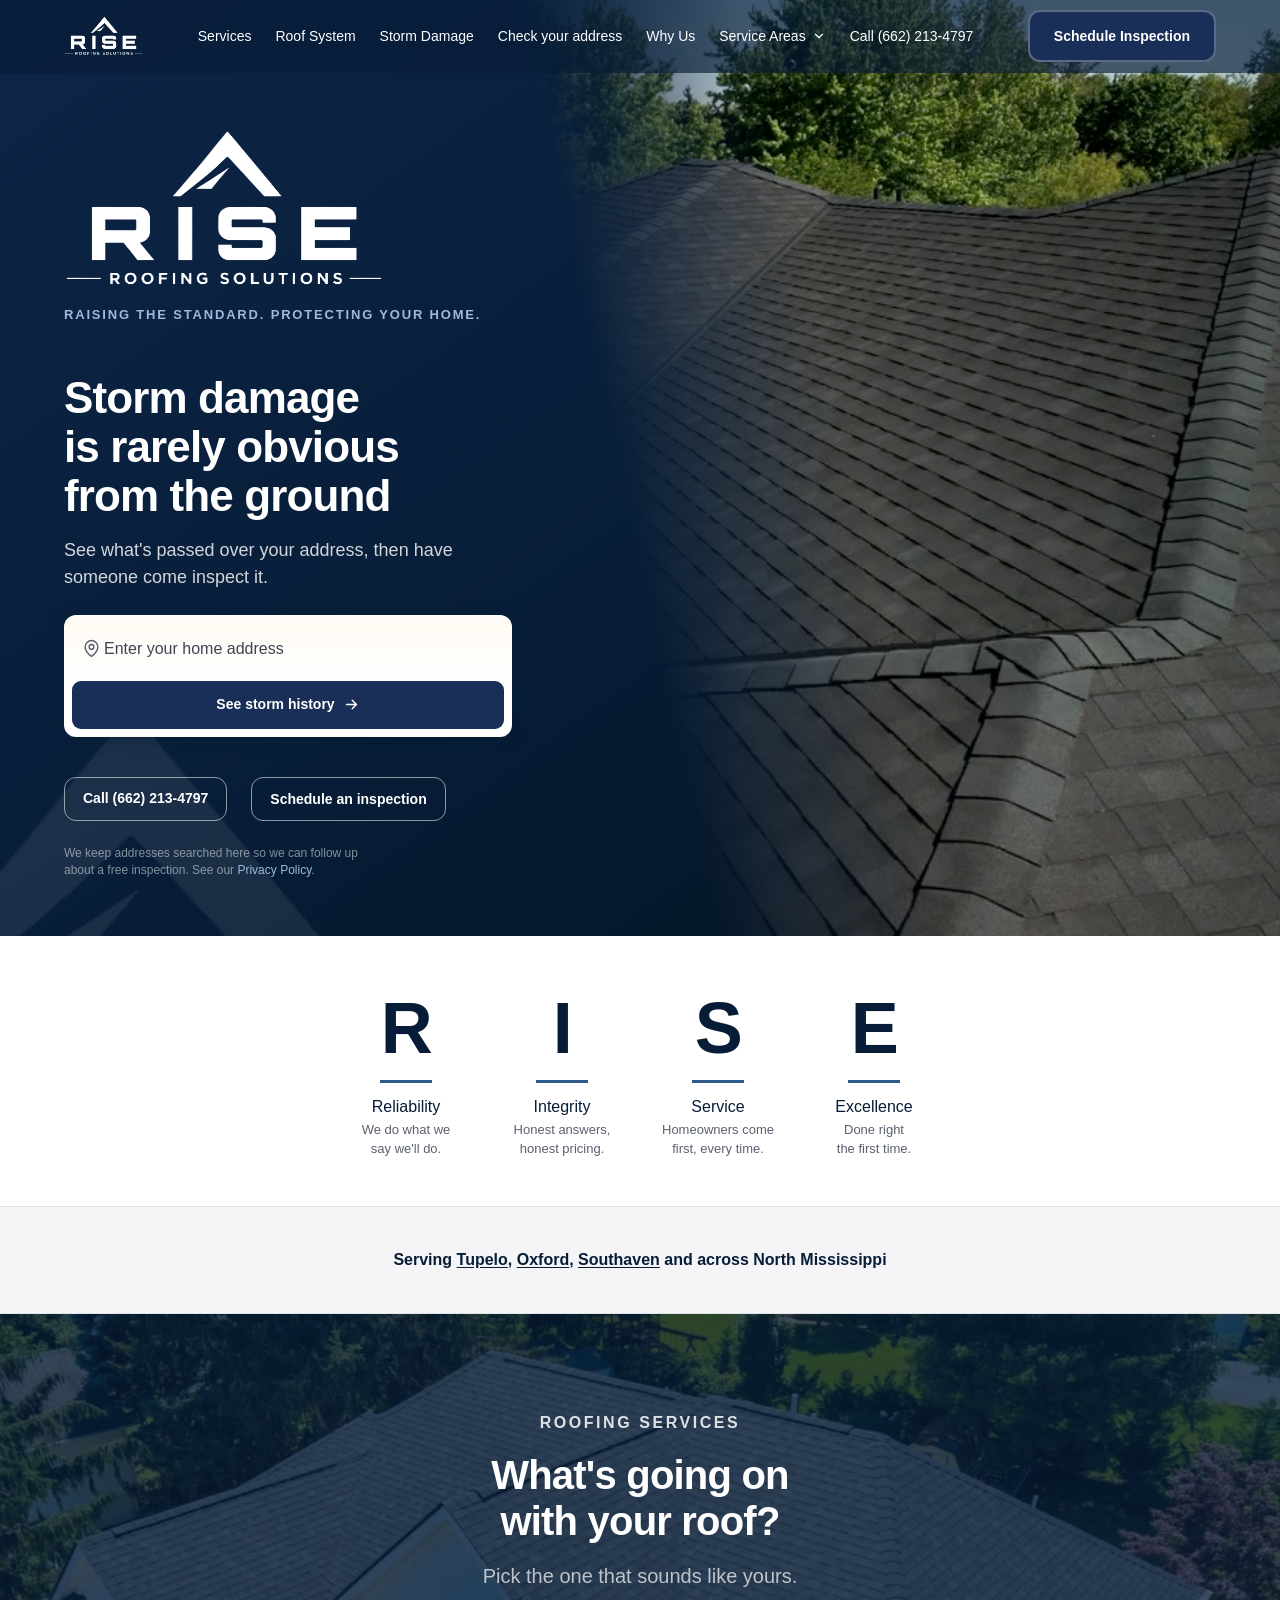
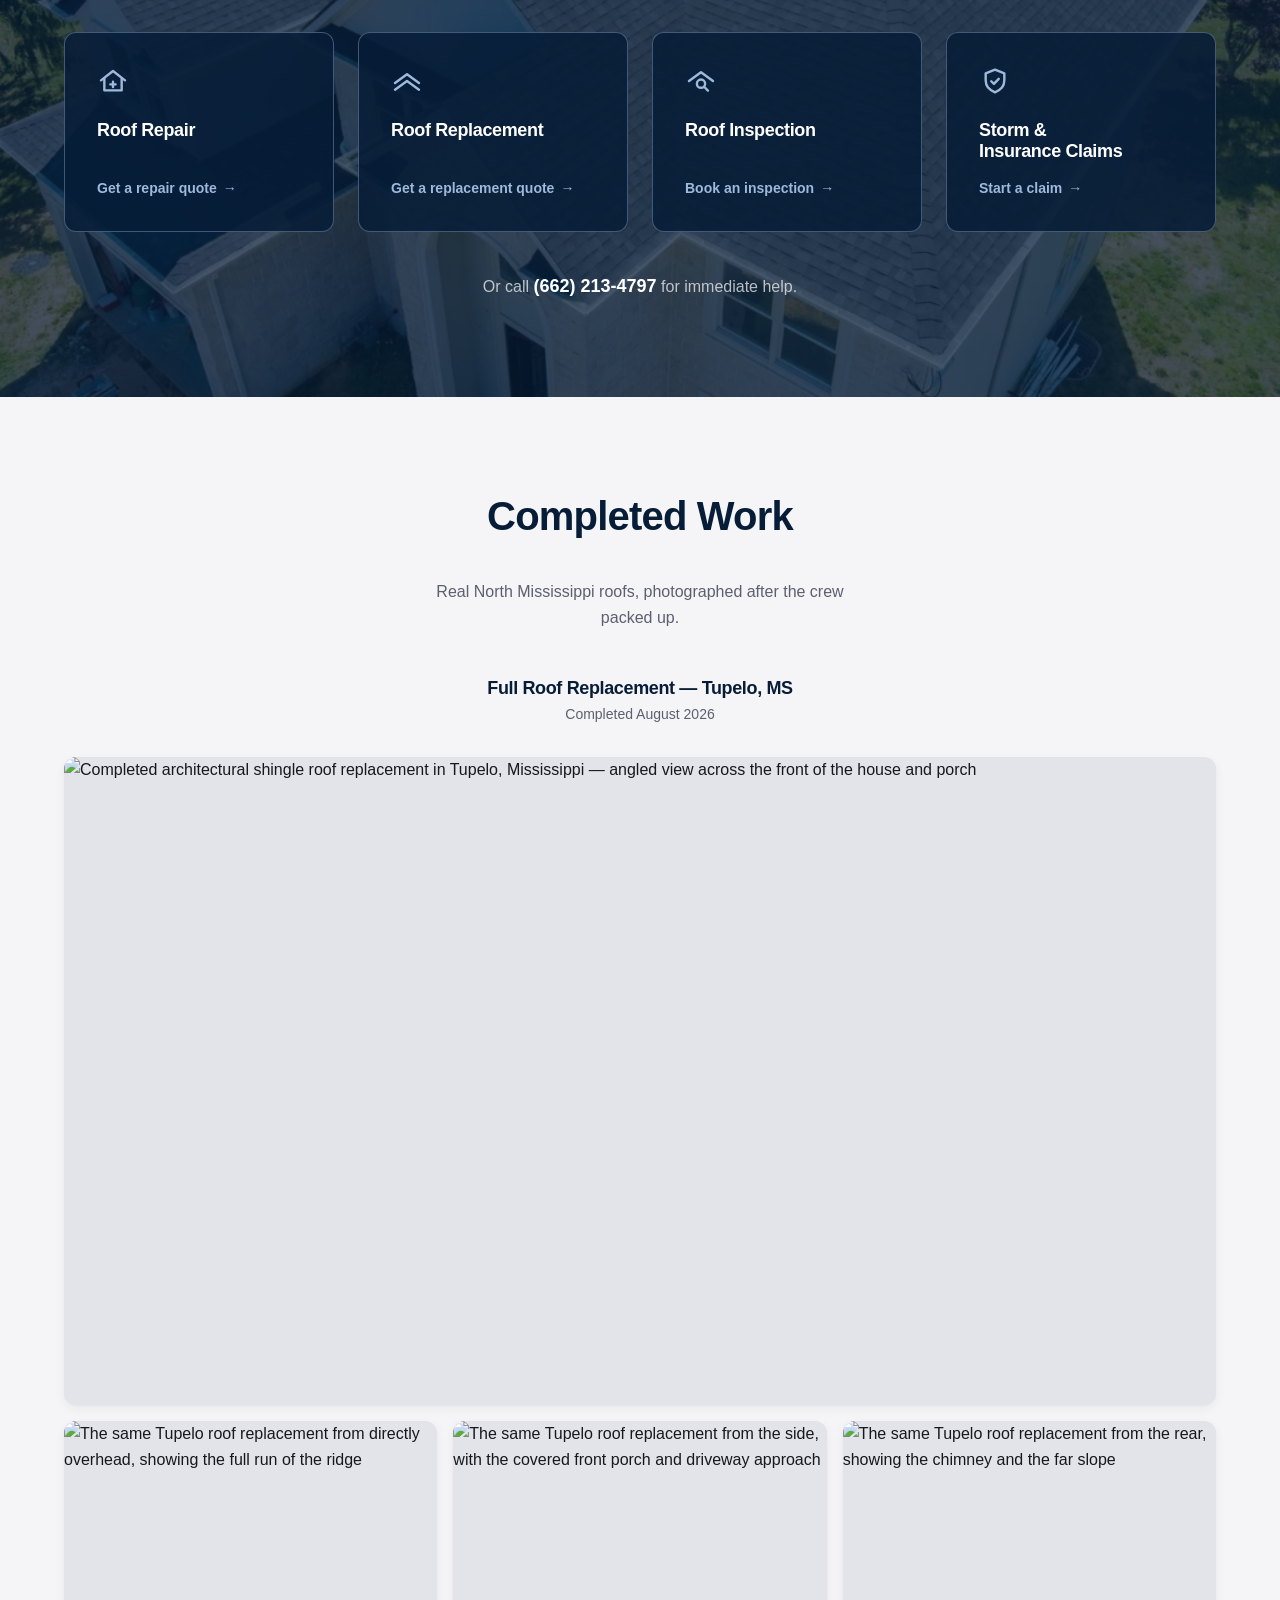
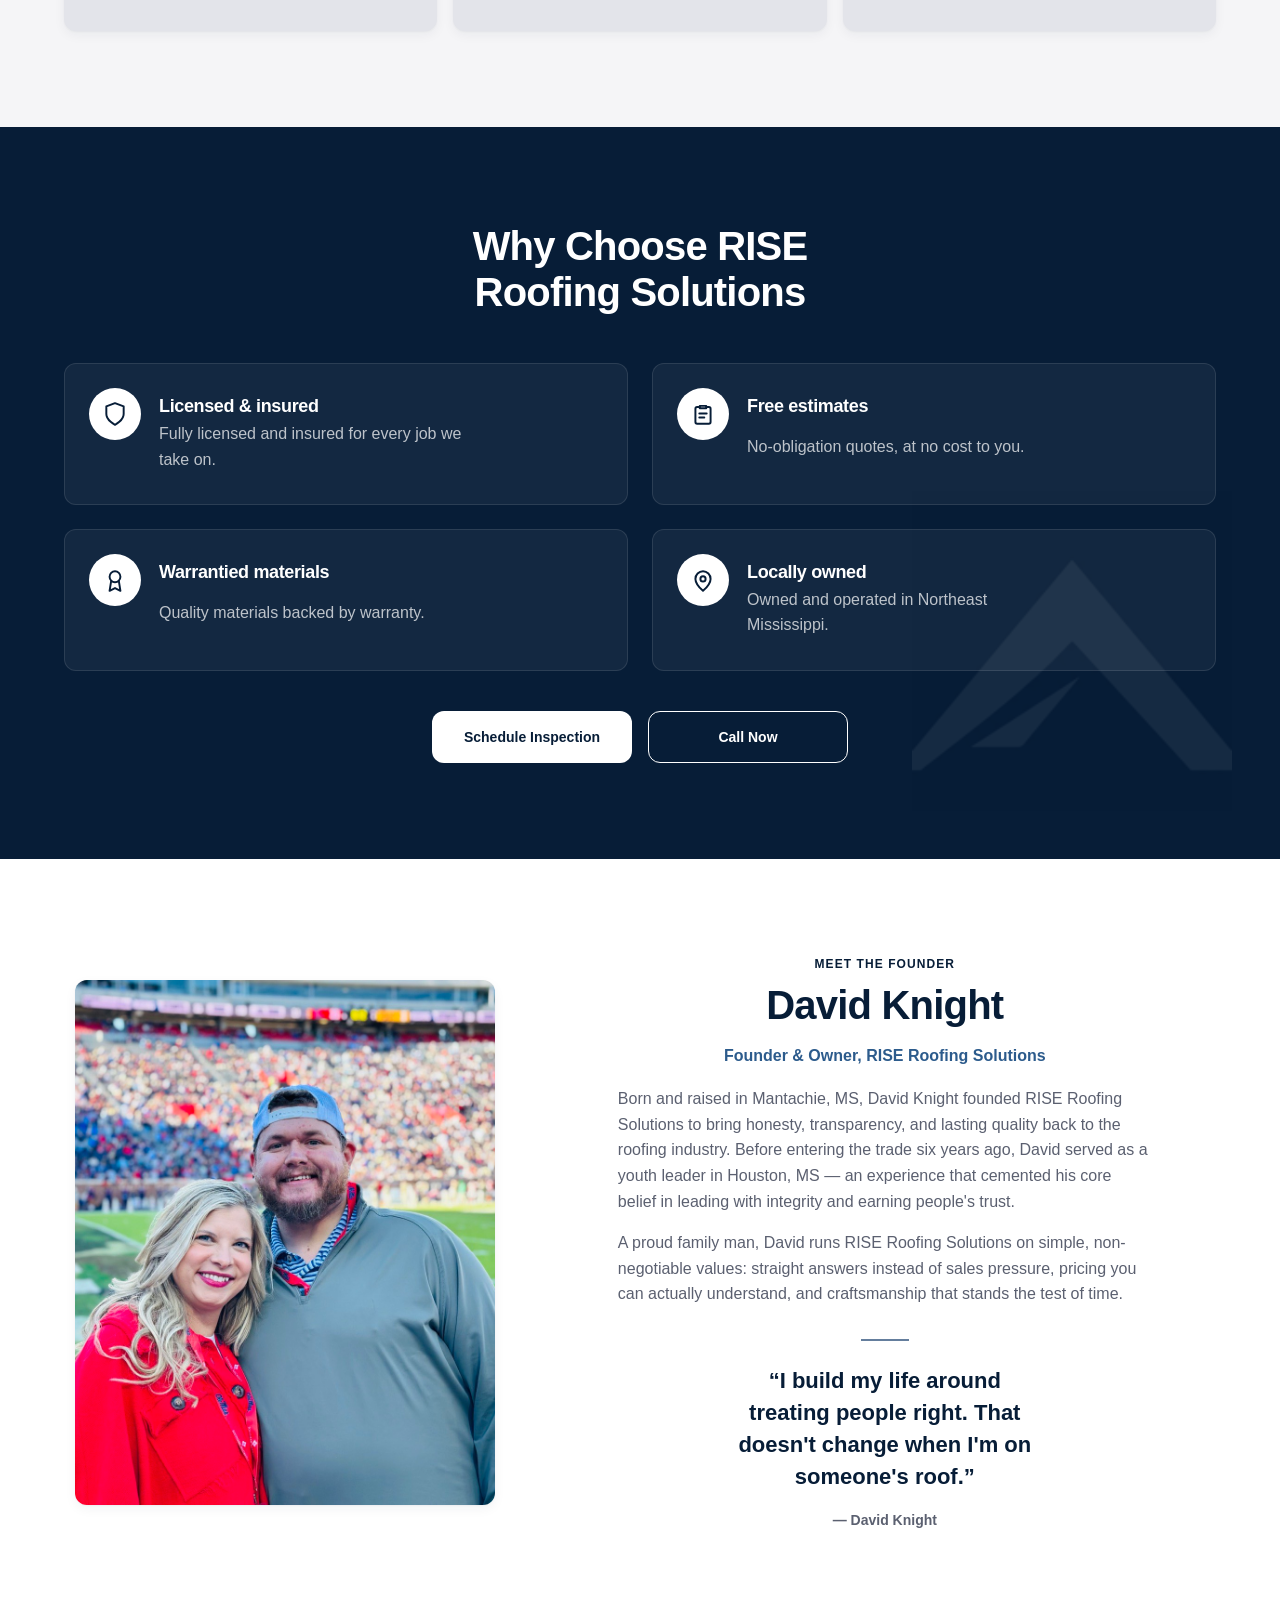
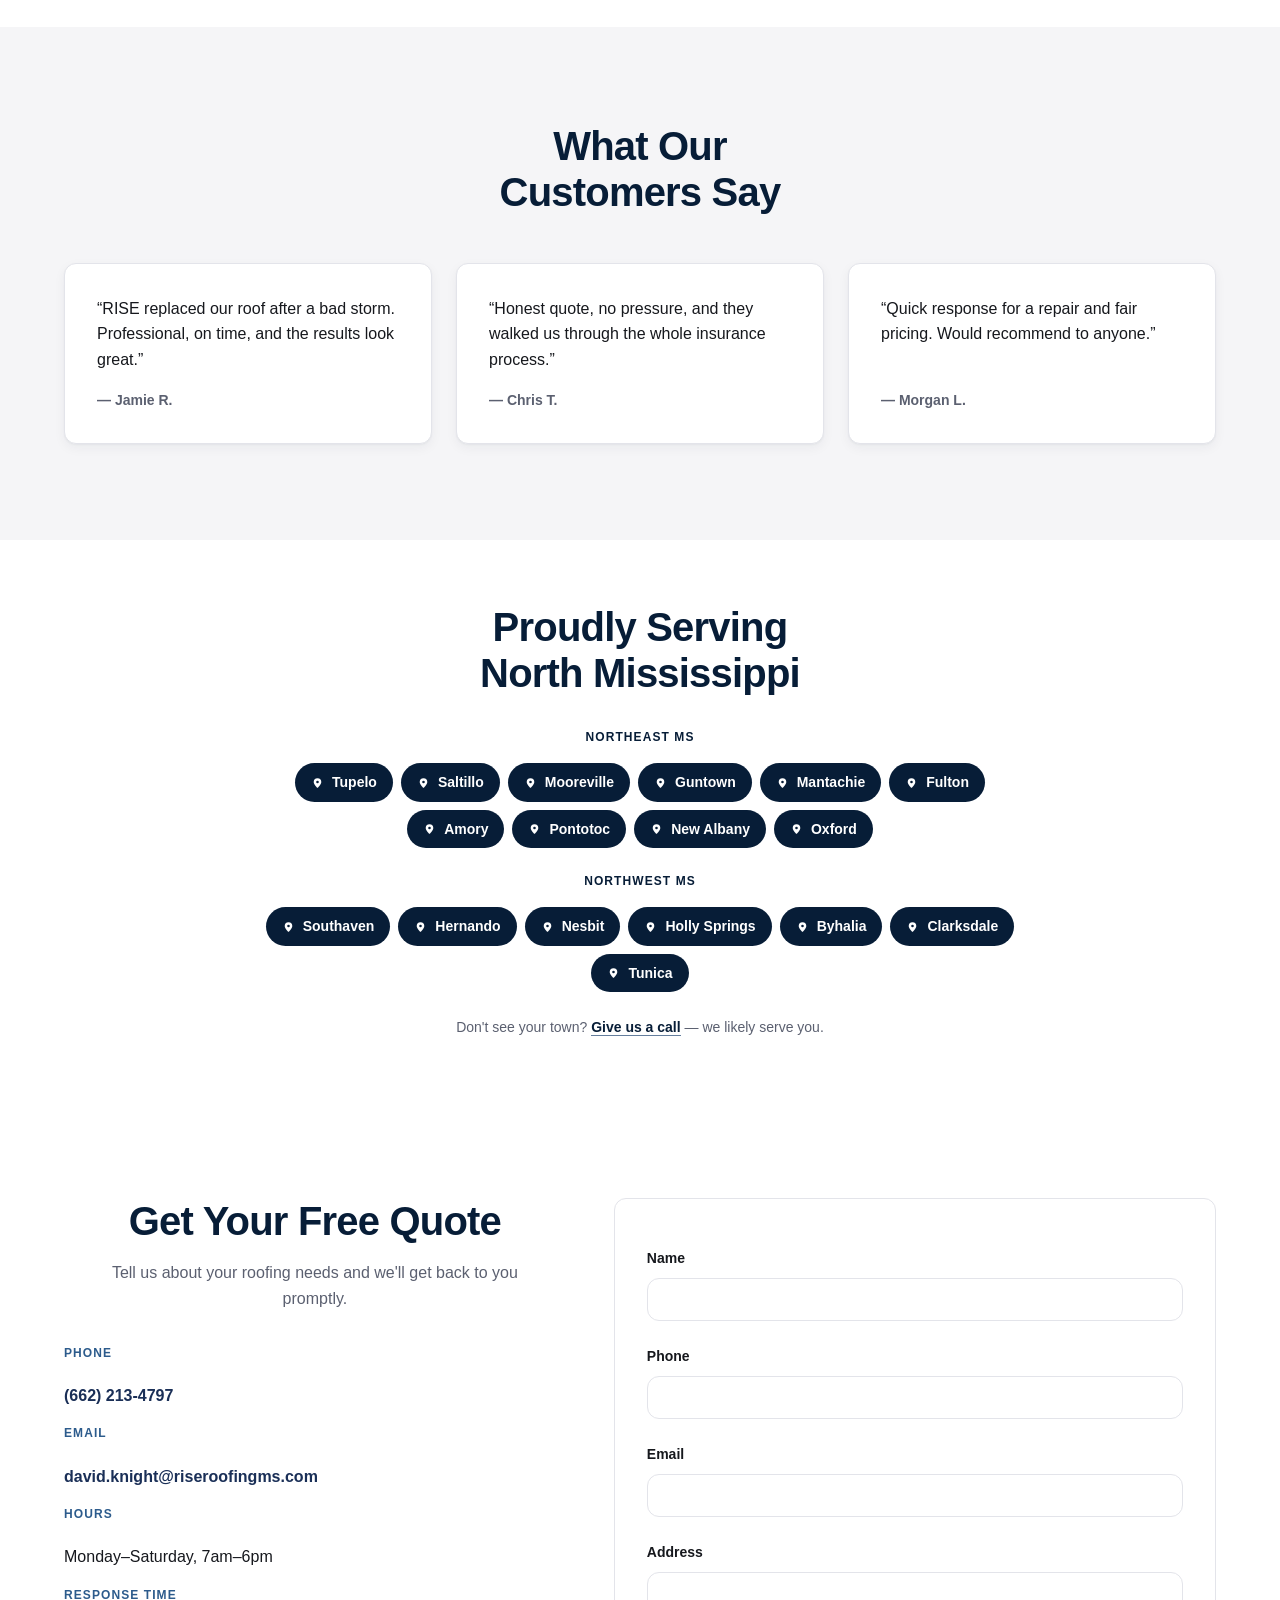
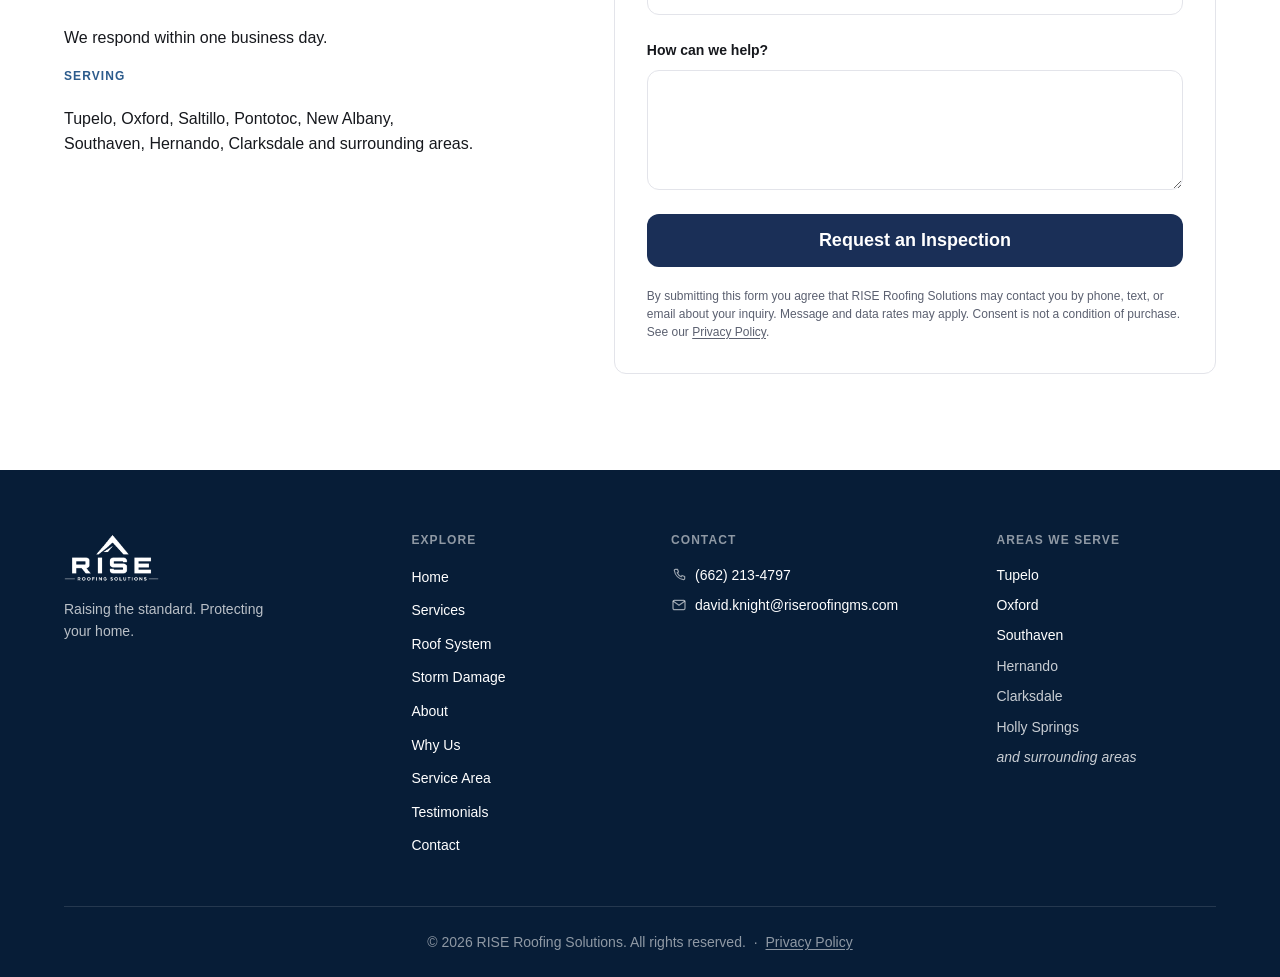
==== index.html @ 1c5282e2 "Separate service-area from contact on four pages, and hook the homepage why-us Applied per page in t" ====
<!DOCTYPE html>
<html lang="en">
<head>
  <meta charset="UTF-8" />
  <meta name="viewport" content="width=device-width, initial-scale=1.0" />
  <title>Roofing in Tupelo &amp; North Mississippi | RISE Roofing Solutions</title>
  <meta name="description" content="Roof repair, replacement, inspection and storm damage claims in Tupelo, Oxford, Southaven and across North Mississippi. Licensed, insured, free estimates." />
  <link rel="canonical" href="https://riseroofingms.com/" />

  <!-- Open Graph — link previews in Messages, Facebook, LinkedIn -->
  <meta property="og:type" content="website" />
  <meta property="og:site_name" content="RISE Roofing Solutions" />
  <meta property="og:title" content="Roofing in Tupelo &amp; North Mississippi | RISE Roofing Solutions" />
  <meta property="og:description" content="Roof repair, replacement, inspection and storm damage claims across North Mississippi. Licensed, insured and locally owned. Free estimates." />
  <meta property="og:url" content="https://riseroofingms.com/" />
  <meta property="og:image" content="https://riseroofingms.com/images/og-image.jpg" />
  <meta property="og:image:width" content="1200" />
  <meta property="og:image:height" content="630" />
  <meta property="og:image:alt" content="RISE Roofing Solutions — Raising the standard. Protecting your home." />
  <meta property="og:locale" content="en_US" />

  <!-- Twitter/X uses its own namespace but falls back to OG for the rest -->
  <meta name="twitter:card" content="summary_large_image" />
  <meta name="twitter:title" content="Roofing in Tupelo &amp; North Mississippi | RISE Roofing Solutions" />
  <meta name="twitter:description" content="Roof repair, replacement, inspection and storm damage claims across North Mississippi. Licensed, insured and locally owned." />
  <meta name="twitter:image" content="https://riseroofingms.com/images/og-image.jpg" />

  <link rel="icon" type="image/png" sizes="32x32" href="images/favicon-32.png" />
  <link rel="icon" type="image/png" sizes="16x16" href="images/favicon-16.png" />
  <link rel="apple-touch-icon" sizes="180x180" href="images/apple-touch-icon.png" />
  <link rel="stylesheet" href="styles.css" />

  <script type="application/ld+json">
  {
    "@context": "https://schema.org",
    "@type": "RoofingContractor",
    "name": "RISE Roofing Solutions",
    "description": "Roof repair, replacement, inspection and storm damage insurance claims across North Mississippi.",
    "url": "https://riseroofingms.com/",
    "logo": "https://riseroofingms.com/images/logo.png",
    "image": "https://riseroofingms.com/images/og-image.jpg",
    "telephone": "+1-662-213-4797",
    "email": "david.knight@riseroofingms.com",
    "priceRange": "$$",
    "founder": {
      "@type": "Person",
      "name": "David Knight"
    },
    "address": {
      "@type": "PostalAddress",
      "addressRegion": "MS",
      "addressCountry": "US"
    },
    "areaServed": [
      { "@type": "City", "name": "Tupelo", "addressRegion": "MS" },
      { "@type": "City", "name": "Saltillo", "addressRegion": "MS" },
      { "@type": "City", "name": "Mooreville", "addressRegion": "MS" },
      { "@type": "City", "name": "Guntown", "addressRegion": "MS" },
      { "@type": "City", "name": "Mantachie", "addressRegion": "MS" },
      { "@type": "City", "name": "Fulton", "addressRegion": "MS" },
      { "@type": "City", "name": "Amory", "addressRegion": "MS" },
      { "@type": "City", "name": "Pontotoc", "addressRegion": "MS" },
      { "@type": "City", "name": "New Albany", "addressRegion": "MS" },
      { "@type": "City", "name": "Oxford", "addressRegion": "MS" },
      { "@type": "City", "name": "Southaven", "addressRegion": "MS" },
      { "@type": "City", "name": "Hernando", "addressRegion": "MS" },
      { "@type": "City", "name": "Nesbit", "addressRegion": "MS" },
      { "@type": "City", "name": "Holly Springs", "addressRegion": "MS" },
      { "@type": "City", "name": "Byhalia", "addressRegion": "MS" },
      { "@type": "City", "name": "Clarksdale", "addressRegion": "MS" },
      { "@type": "City", "name": "Tunica", "addressRegion": "MS" }
    ],
    "openingHoursSpecification": [
      {
        "@type": "OpeningHoursSpecification",
        "dayOfWeek": [
          "Monday",
          "Tuesday",
          "Wednesday",
          "Thursday",
          "Friday",
          "Saturday"
        ],
        "opens": "07:00",
        "closes": "18:00"
      }
    ],
    "hasOfferCatalog": {
      "@type": "OfferCatalog",
      "name": "Roofing services",
      "itemListElement": [
        { "@type": "Offer", "itemOffered": { "@type": "Service", "name": "Roof repair" } },
        { "@type": "Offer", "itemOffered": { "@type": "Service", "name": "Roof replacement" } },
        { "@type": "Offer", "itemOffered": { "@type": "Service", "name": "Roof inspection" } },
        { "@type": "Offer", "itemOffered": { "@type": "Service", "name": "Storm and insurance claims" } }
      ]
    }
  }
  </script>

  <script>document.documentElement.classList.add("js");</script>
</head>
<body>

  <header class="site-header">
    <div class="container header-inner">
      <a href="#top" class="logo">
        <img src="images/logo.png" alt="RISE Roofing Solutions" class="logo-img" width="611" height="308" onerror="this.style.display='none'" />
      </a>

      <!-- Visible in the header bar on phones, so the number is never buried
           inside the collapsed menu. Hidden on desktop, where the nav has it. -->
      <a href="tel:+16622134797" class="header-phone">
        <svg viewBox="0 0 24 24" aria-hidden="true">
          <path d="M6.6 3.5h3.1l1.6 4-2 1.2a12 12 0 0 0 6 6l1.2-2 4 1.6v3.1a1.6 1.6 0 0 1-1.7 1.6A16.5 16.5 0 0 1 5 5.2 1.6 1.6 0 0 1 6.6 3.5z" />
        </svg>
        (662) 213-4797
      </a>

      <button
        type="button"
        class="nav-toggle"
        id="nav-toggle"
        aria-controls="site-nav"
        aria-expanded="false"
      >
        <span class="nav-toggle-bars" aria-hidden="true"></span>
        <span class="visually-hidden">Menu</span>
      </button>

      <nav class="nav" id="site-nav">
        <a href="#services">Services</a>
        <a href="/roof-system">Roof System</a>
        <a href="/storm-damage/">Storm Damage</a>
        <a href="/storm-history">Check your address</a>
        <a href="#founder" class="nav-secondary">About</a>
        <a href="#why-us">Why Us</a>

        <div class="nav-group" data-nav-dropdown>
          <div class="nav-group-head">
            <button
              type="button"
              class="nav-group-toggle"
              aria-expanded="false"
              aria-controls="nav-areas"
            >
              Service Areas
              <svg class="nav-chevron" viewBox="0 0 24 24" aria-hidden="true">
                <path d="m6 9 6 6 6-6" />
              </svg>
            </button>
          </div>
          <div class="nav-panel" id="nav-areas">
            <div class="nav-panel-inner">
              <a href="/roofing-tupelo-ms/">Tupelo</a>
              <a href="/roofing-oxford-ms/">Oxford</a>
              <a href="/roofing-southaven-ms/">Southaven</a>
              <a href="#service-area" class="nav-panel-all">All Service Areas</a>
            </div>
          </div>
        </div>

        <a href="#testimonials" class="nav-secondary">Testimonials</a>
        <a href="#contact" class="nav-mobile-only">Contact</a>
        <a href="tel:+16622134797" class="nav-phone">Call (662) 213-4797</a>
      </nav>

      <a href="#contact" class="btn btn-primary nav-cta">Schedule Inspection</a>
    </div>
  </header>

  <main id="top">
    <section class="hero">
      <div class="hero-panel">
        <div class="hero-panel-inner">
          <img
            src="images/logo.png"
            alt="RISE Roofing Solutions"
            class="hero-logo hero-anim hero-anim-1"
            width="611"
            height="308"
            fetchpriority="high"
          />

          <!-- The tagline belongs with the mark, not floating over the footage.
               Desktop only: below 768 the hero has no room for it, and the
               mobile hero is deliberately left exactly as it was. -->
          <p class="hero-lockup-tagline">
            <span>Raising the standard.</span> <span>Protecting your home.</span>
          </p>

          <!-- The page's h1. It was a visually-hidden line above the hero, which
               meant the largest text a homeowner actually read was the logo,
               followed by four abstract values. -->
          <h1 class="hero-headline hero-anim hero-anim-2">
            Storm damage is rarely obvious from the ground
          </h1>

          <p class="hero-sub hero-anim hero-anim-2">
            See what's passed over your address, then have someone come
            inspect it.
          </p>

          <!-- Same ids and classes as the shared lookup partial, deliberately:
               script.js binds the Search Box autocomplete to #lookup-cta-address
               and #lookup-cta-suggest, so this markup picks it up with no new
               code. The dropdown treatment already works on navy.

               A GET form, so it still works with JavaScript off — the browser
               builds /storm-history?address=… and the storm page runs the
               lookup from the query string. -->
          <form class="lookup-cta-form hero-lookup hero-anim hero-anim-3" action="/storm-history" method="get">
            <label class="visually-hidden" for="lookup-cta-address">Street address</label>
            <div class="lookup-cta-field hero-field">
              <span class="hero-field-icon" aria-hidden="true">
                <svg viewBox="0 0 24 24">
                  <path d="M20 10c0 6-8 12-8 12s-8-6-8-12a8 8 0 0 1 16 0z" />
                  <circle cx="12" cy="10" r="3" />
                </svg>
              </span>
              <input
                type="text"
                id="lookup-cta-address"
                name="address"
                placeholder="Enter your home address"
                autocomplete="off"
                enterkeyhint="search"
                role="combobox"
                aria-expanded="false"
                aria-controls="lookup-cta-suggest"
                aria-autocomplete="list"
                required
              />
              <button type="submit" class="hero-field-go">
                <span>See storm history</span>
                <svg class="hero-field-arrow" viewBox="0 0 24 24" aria-hidden="true">
                  <path d="M5 12h14M13 6l6 6-6 6" />
                </svg>
              </button>
              <ul
                class="sh-suggest lookup-cta-suggest"
                id="lookup-cta-suggest"
                role="listbox"
                aria-label="Address suggestions"
                hidden
              ></ul>
            </div>
          </form>


          <!-- Secondary to the lookup above. Call Now stays a button because
               the phone is the higher-converting path for a roofer; Schedule
               Inspection drops to a text link — it is also the header's
               standing CTA, so it is never more than a click away. -->
          <div class="hero-actions hero-anim hero-anim-4">
            <a href="tel:+16622134797" class="btn btn-hero-call">Call (662) 213-4797</a>
            <a href="#contact" class="hero-secondary-link">Schedule an inspection</a>
          </div>

          <p class="hero-lookup-note hero-anim hero-anim-4">
            We keep addresses searched here so we can follow up about a free
            inspection. See our <a href="/privacy">Privacy Policy</a>.
          </p>
        </div>
      </div>

      <div class="hero-media">
        <!-- src is attached by script.js, never in the markup: below 768px and
             under prefers-reduced-motion it is left unset, and a <video> with
             no source simply paints its poster — which is the still we want in
             both those cases, with none of the footage downloaded. -->
        <video
          class="hero-video"
          data-hero-video
          data-src="video/hero.mp4"
          poster="video/hero-poster.jpg"
          autoplay
          muted
          loop
          playsinline
          preload="metadata"
          aria-hidden="true"
          tabindex="-1"
        ></video>
      </div>

    </section>


    <!-- The R.I.S.E. values, moved out of the hero. They are supporting
         content now that the address lookup leads, and four columns rather
         than four stacked rows is what makes them read as scaffolding instead
         of the main event. -->
    <section class="values">
      <div class="container values-inner">
        <!-- The acronym is the whole point of these four and it was invisible:
             the values appeared with no introduction, so a visitor had no
             reason to read them as a set. -->
        <h2 class="visually-hidden">What R.I.S.E. stands for</h2>
    <ul class="rise-values">
      <li class="reveal">
        <span class="rise-letter-mask" aria-hidden="true"><span class="rise-letter">R</span></span>
        <span class="rise-rule" aria-hidden="true"></span>
        <span class="rise-text">
          <strong class="rise-name">Reliability</strong>
          <span class="rise-desc">We do what we say we'll do.</span>
        </span>
      </li>
      <li class="reveal">
        <span class="rise-letter-mask" aria-hidden="true"><span class="rise-letter">I</span></span>
        <span class="rise-rule" aria-hidden="true"></span>
        <span class="rise-text">
          <strong class="rise-name">Integrity</strong>
          <span class="rise-desc">Honest answers, honest pricing.</span>
        </span>
      </li>
      <li class="reveal">
        <span class="rise-letter-mask" aria-hidden="true"><span class="rise-letter">S</span></span>
        <span class="rise-rule" aria-hidden="true"></span>
        <span class="rise-text">
          <strong class="rise-name">Service</strong>
          <span class="rise-desc">Homeowners come first, every time.</span>
        </span>
      </li>
      <li class="reveal">
        <span class="rise-letter-mask" aria-hidden="true"><span class="rise-letter">E</span></span>
        <span class="rise-rule" aria-hidden="true"></span>
        <span class="rise-text">
          <strong class="rise-name">Excellence</strong>
          <span class="rise-desc">Done right the first time.</span>
        </span>
      </li>
    </ul>
      </div>
    </section>
    <section class="service-line">
      <div class="container">
        <h2 class="visually-hidden">Service area</h2>
        <p>
          Serving <a href="/roofing-tupelo-ms/">Tupelo</a>,
          <a href="/roofing-oxford-ms/">Oxford</a>,
          <a href="/roofing-southaven-ms/">Southaven</a>
          and across North Mississippi
        </p>
      </div>
    </section>

    <section id="services" class="services services-photo">
      <div class="container">
        <p class="services-eyebrow reveal">Roofing services</p>
        <h2 class="reveal">What's going on with your roof?</h2>
        <p class="services-lead reveal">Pick the one that sounds like yours.</p>
        <div class="cards">
          <div class="card reveal">
            <span class="service-icon" aria-hidden="true">
              <svg viewBox="0 0 24 24"><path d="M3 11.5 12 4.5l9 7"/><path d="M5.5 10v9h13v-9"/><path d="M12 12.5v4M10 14.5h4"/></svg>
            </span>
            <h3>Roof Repair</h3>
            <a href="/?need=repair#contact" class="card-link">Get a repair quote</a>
          </div>
          <div class="card reveal">
            <span class="service-icon" aria-hidden="true">
              <svg viewBox="0 0 24 24"><path d="M3 13.5 12 7l9 6.5"/><path d="M3 18.5 12 12l9 6.5"/></svg>
            </span>
            <h3>Roof Replacement</h3>
            <a href="/?need=replacement#contact" class="card-link">Get a replacement quote</a>
          </div>
          <div class="card reveal">
            <span class="service-icon" aria-hidden="true">
              <svg viewBox="0 0 24 24"><path d="M3 12 12 5.5l9 6.5"/><circle cx="12" cy="14" r="3.1"/><path d="M14.3 16.3 17.2 19.2"/></svg>
            </span>
            <h3>Roof Inspection</h3>
            <a href="/?need=inspection#contact" class="card-link">Book an inspection</a>
          </div>
          <div class="card reveal">
            <span class="service-icon" aria-hidden="true">
              <svg viewBox="0 0 24 24"><path d="M12 3.5 5 6.2v5.3c0 4.2 2.9 7.4 7 9 4.1-1.6 7-4.8 7-9V6.2L12 3.5z"/><path d="m9.2 12.2 2 2 3.6-3.8"/></svg>
            </span>
            <h3>Storm &amp; Insurance Claims</h3>
            <a href="/?need=claim#contact" class="card-link">Start a claim</a>
          </div>
        </div>
        <p class="services-call reveal">
          Or call <a href="tel:+16622134797">(662) 213-4797</a> for immediate help.
        </p>
      </div>
    </section>

    <section id="work" class="work">
      <div class="container">
        <h2 class="reveal">Completed Work</h2>
        <p class="work-intro reveal">
          Real North Mississippi roofs, photographed after the crew packed up.
        </p>

        <!-- One <article class="work-project"> per job. Adding the next one is
             a copy of this block with new images; nothing else changes. -->
        <article class="work-project reveal">
          <div class="work-project-head">
            <h3>Full Roof Replacement &mdash; Tupelo, MS</h3>
            <p class="work-meta">Completed August 2026</p>
          </div>

          <div class="work-gallery">
            <figure class="work-lead">
              <img
                src="/.netlify/images?url=/images/work/tupelo-replacement-front.jpg&amp;w=1200&amp;q=80"
                alt="Completed architectural shingle roof replacement in Tupelo, Mississippi &mdash; angled view across the front of the house and porch"
                width="1021" height="577" loading="lazy" decoding="async"
              />
            </figure>

            <figure>
              <img
                src="/.netlify/images?url=/images/work/tupelo-replacement-aerial.jpg&amp;w=800&amp;q=80"
                alt="The same Tupelo roof replacement from directly overhead, showing the full run of the ridge"
                width="1200" height="675" loading="lazy" decoding="async"
              />
            </figure>

            <figure>
              <img
                src="/.netlify/images?url=/images/work/tupelo-replacement-side.jpg&amp;w=800&amp;q=80"
                alt="The same Tupelo roof replacement from the side, with the covered front porch and driveway approach"
                width="1200" height="675" loading="lazy" decoding="async"
              />
            </figure>

            <figure>
              <img
                src="/.netlify/images?url=/images/work/tupelo-replacement-rear.jpg&amp;w=800&amp;q=80"
                alt="The same Tupelo roof replacement from the rear, showing the chimney and the far slope"
                width="1040" height="720" loading="lazy" decoding="async"
              />
            </figure>
          </div>
        </article>
      </div>
    </section>

    <section id="why-us" class="why-us why-us-home">
      <div class="container">
        <h2 class="reveal">Why Choose RISE Roofing Solutions</h2>

        <ul class="why-grid">
          <li class="why-card reveal">
            <span class="why-icon" aria-hidden="true">
              <svg viewBox="0 0 24 24"><path d="M12 22s8-4 8-10V5l-8-3-8 3v7c0 6 8 10 8 10z" /></svg>
            </span>
            <h3>Licensed &amp; insured</h3>
            <p>Fully licensed and insured for every job we take on.</p>
          </li>

          <li class="why-card reveal">
            <span class="why-icon" aria-hidden="true">
              <svg viewBox="0 0 24 24">
                <path d="M9 4.5h6v2.2H9z" />
                <path d="M9 5.6H6.6A1.6 1.6 0 0 0 5 7.2v12.2A1.6 1.6 0 0 0 6.6 21h10.8a1.6 1.6 0 0 0 1.6-1.6V7.2a1.6 1.6 0 0 0-1.6-1.6H15" />
                <path d="M8.6 11.5h6.8M8.6 15.3h4.6" />
              </svg>
            </span>
            <h3>Free estimates</h3>
            <p>No-obligation quotes, at no cost to you.</p>
          </li>

          <li class="why-card reveal">
            <span class="why-icon" aria-hidden="true">
              <svg viewBox="0 0 24 24">
                <circle cx="12" cy="9" r="5" />
                <path d="M8.4 13.2 7 22l5-2.6L17 22l-1.4-8.8" />
              </svg>
            </span>
            <h3>Warrantied materials</h3>
            <p>Quality materials backed by warranty.</p>
          </li>

          <li class="why-card reveal">
            <span class="why-icon" aria-hidden="true">
              <svg viewBox="0 0 24 24">
                <path d="M12 22s7-6.2 7-11a7 7 0 1 0-14 0c0 4.8 7 11 7 11z" />
                <circle cx="12" cy="11" r="2.4" />
              </svg>
            </span>
            <h3>Locally owned</h3>
            <p>Owned and operated in Northeast Mississippi.</p>
          </li>
        </ul>

        <div class="why-cta reveal">
          <a href="#contact" class="btn btn-invert">Schedule Inspection</a>
          <a href="tel:+16622134797" class="btn btn-outline">Call Now</a>
        </div>
      </div>
    </section>

    <section id="founder" class="founder">
      <div class="container founder-inner">
        <div class="founder-photo reveal">
          <img
            src="images/founder.jpg"
            alt="David Knight, founder of RISE Roofing Solutions, with his wife"
            width="1200"
            height="1129"
            loading="lazy"
            decoding="async"
          />
        </div>

        <div class="founder-text reveal">
          <p class="eyebrow">Meet the founder</p>
          <h2>David Knight</h2>
          <p class="founder-role">Founder &amp; Owner, RISE Roofing Solutions</p>

          <p>
            Born and raised in Mantachie, MS, David Knight founded RISE Roofing
            Solutions to bring honesty, transparency, and lasting quality back to the
            roofing industry. Before entering the trade six years ago, David served as
            a youth leader in Houston, MS &mdash; an experience that cemented his core
            belief in leading with integrity and earning people's trust.
          </p>

          <p>
            A proud family man, David runs RISE Roofing Solutions on simple,
            non-negotiable values: straight answers instead of sales pressure, pricing
            you can actually understand, and craftsmanship that stands the test of time.
          </p>

          <blockquote class="founder-quote">
            <p>
              &ldquo;I build my life around treating people right. That doesn't change
              when I'm on someone's roof.&rdquo;
            </p>
            <cite>&mdash; David Knight</cite>
          </blockquote>
        </div>
      </div>
    </section>

    <section id="testimonials" class="testimonials">
      <div class="container">
        <h2 class="reveal">What Our Customers Say</h2>
        <div class="cards">
          <blockquote class="card reveal">
            <p>&ldquo;RISE replaced our roof after a bad storm. Professional, on time, and the results look great.&rdquo;</p>
            <cite>&mdash; Jamie R.</cite>
          </blockquote>
          <blockquote class="card reveal">
            <p>&ldquo;Honest quote, no pressure, and they walked us through the whole insurance process.&rdquo;</p>
            <cite>&mdash; Chris T.</cite>
          </blockquote>
          <blockquote class="card reveal">
            <p>&ldquo;Quick response for a repair and fair pricing. Would recommend to anyone.&rdquo;</p>
            <cite>&mdash; Morgan L.</cite>
          </blockquote>
        </div>
      </div>
    </section>

    <section id="service-area" class="service-area">
      <div class="container">
        <h2 class="reveal">Proudly Serving North Mississippi</h2>

        <div class="area-groups">
          <div class="area-group reveal">
            <p class="eyebrow">Northeast MS</p>
            <ul class="area-list">
              <li class="reveal"><a href="/roofing-tupelo-ms/">Tupelo</a></li>
              <li class="reveal">Saltillo</li>
              <li class="reveal">Mooreville</li>
              <li class="reveal">Guntown</li>
              <li class="reveal">Mantachie</li>
              <li class="reveal">Fulton</li>
              <li class="reveal">Amory</li>
              <li class="reveal">Pontotoc</li>
              <li class="reveal">New Albany</li>
              <li class="reveal"><a href="/roofing-oxford-ms/">Oxford</a></li>
            </ul>
          </div>

          <div class="area-group reveal">
            <p class="eyebrow">Northwest MS</p>
            <ul class="area-list">
              <li class="reveal"><a href="/roofing-southaven-ms/">Southaven</a></li>
              <li class="reveal">Hernando</li>
              <li class="reveal">Nesbit</li>
              <li class="reveal">Holly Springs</li>
              <li class="reveal">Byhalia</li>
              <li class="reveal">Clarksdale</li>
              <li class="reveal">Tunica</li>
            </ul>
          </div>
        </div>

        <p class="area-note reveal">
          Don't see your town? <a href="tel:+16622134797">Give us a call</a> &mdash; we
          likely serve you.
        </p>
      </div>
    </section>

        <!-- HIDDEN UNTIL DAVID SUPPLIES COPY.
         Held back rather than deleted so the questions and the structure
         survive: this section carried the five homepage FAQ answers,
         every one of them still reading "[David . your answer here.]" on the
         live site. Uncomment as a block once the wording arrives.
         Nothing else links to it - there is no href to #faq anywhere in the
         source, and no FAQPage schema depends on it.

<section id="faq" class="faq-section">
      <div class="container">
        <h2 class="reveal">Frequently Asked Questions</h2>

        <div class="faq reveal">
          <details class="faq-item" name="home-faq">
            <summary>How do I know if I need a repair or a full replacement?</summary>
            <div class="faq-answer">
              <p class="needs-copy">[David &mdash; your answer here.]</p>
            </div>
          </details>

          <details class="faq-item" name="home-faq">
            <summary>How long does a roof replacement take?</summary>
            <div class="faq-answer">
              <p class="needs-copy">[David &mdash; your answer here.]</p>
            </div>
          </details>

          <details class="faq-item" name="home-faq">
            <summary>What does a new roof cost?</summary>
            <div class="faq-answer">
              <p class="needs-copy">[David &mdash; your answer here.]</p>
            </div>
          </details>

          <details class="faq-item" name="home-faq">
            <summary>How soon can you come out?</summary>
            <div class="faq-answer">
              <p class="needs-copy">[David &mdash; your answer here.]</p>
            </div>
          </details>

          <details class="faq-item" name="home-faq">
            <summary>What happens to the old shingles and debris?</summary>
            <div class="faq-answer">
              <p class="needs-copy">[David &mdash; your answer here.]</p>
            </div>
          </details>
        </div>
      </div>
    </section>
    -->

    <section id="contact" class="contact">
      <div class="container contact-inner">
        <div class="contact-info">
          <h2>Get Your Free Quote</h2>
          <p>Tell us about your roofing needs and we'll get back to you promptly.</p>

          <dl class="contact-details">
            <dt>Phone</dt>
            <dd><a href="tel:+16622134797">(662) 213-4797</a></dd>

            <dt>Email</dt>
            <dd><a href="mailto:david.knight@riseroofingms.com">david.knight@riseroofingms.com</a></dd>

            <dt>Hours</dt>
            <dd>Monday&ndash;Saturday, 7am&ndash;6pm</dd>

            <dt>Response time</dt>
            <dd>We respond within one business day.</dd>

            <dt>Serving</dt>
            <dd>
              Tupelo, Oxford, Saltillo, Pontotoc, New Albany, Southaven, Hernando,
              Clarksdale and surrounding areas.
            </dd>
          </dl>
        </div>
        <form
          class="contact-form"
          id="contact-form"
          name="quote"
          method="POST"
          action="/thanks"
          data-netlify="true"
          data-netlify-honeypot="bot-field"
        >
          <!-- Netlify matches the submission to the form by this value -->
          <input type="hidden" name="form-name" value="quote" />
          <input type="hidden" name="page" value="Homepage" />

          <p class="visually-hidden" aria-hidden="true">
            <label>Leave this field empty: <input name="bot-field" tabindex="-1" autocomplete="off" /></label>
          </p>

          <label for="name">Name</label>
          <input type="text" id="name" name="name" autocomplete="name" required />

          <label for="phone">Phone</label>
          <input type="tel" id="phone" name="phone" autocomplete="tel" required />

          <label for="email">Email</label>
          <input type="email" id="email" name="email" autocomplete="email" />

          <label for="address">Address</label>
          <input type="text" id="address" name="address" autocomplete="street-address" />

          <label for="message">How can we help?</label>
          <textarea id="message" name="message" rows="4"></textarea>

          <button type="submit" class="btn btn-primary">Request an Inspection</button>

          <p class="form-consent">
            By submitting this form you agree that RISE Roofing Solutions may
            contact you by phone, text, or email about your inquiry. Message and
            data rates may apply. Consent is not a condition of purchase. See
            our <a href="/privacy">Privacy Policy</a>.
          </p>

          <!-- Declared so every "quote" form on the site has an identical
               field set. Netlify registers one schema per form name and drops
               anything undeclared, which is how storm-history leads lost their
               address. Only the storm history page sets it. -->
          <input type="hidden" name="storm_date" value="" />
        </form>
      </div>
    </section>
  </main>

  <footer class="site-footer">
    <div class="container">
      <div class="footer-grid">
        <div class="footer-brand">
          <img src="images/logo.png" alt="RISE Roofing Solutions" width="611" height="308" />
          <p>Raising the standard. Protecting your home.</p>
        </div>

        <nav class="footer-nav" aria-label="Footer">
          <h2>Explore</h2>
          <ul>
              <li><a href="#top">Home</a></li>
              <li><a href="#services">Services</a></li>
              <li><a href="/roof-system">Roof System</a></li>
              <li><a href="/storm-damage/">Storm Damage</a></li>
              <li><a href="#founder">About</a></li>
              <li><a href="#why-us">Why Us</a></li>
              <li><a href="#service-area">Service Area</a></li>
              <li><a href="#testimonials">Testimonials</a></li>
              <li><a href="#contact">Contact</a></li>
            </ul>
        </nav>

        <div class="footer-contact">
          <h2>Contact</h2>
          <ul>
            <li>
              <svg viewBox="0 0 24 24" aria-hidden="true">
                <path d="M6.6 3.5h3.1l1.6 4-2 1.2a12 12 0 0 0 6 6l1.2-2 4 1.6v3.1a1.6 1.6 0 0 1-1.7 1.6A16.5 16.5 0 0 1 5 5.2 1.6 1.6 0 0 1 6.6 3.5z" />
              </svg>
              <a href="tel:+16622134797">(662) 213-4797</a>
            </li>
            <li>
              <svg viewBox="0 0 24 24">
                <rect x="3" y="5" width="18" height="14" rx="2" />
                <path d="m3.5 6.5 8.5 6 8.5-6" />
              </svg>
              <a href="mailto:david.knight@riseroofingms.com">david.knight@riseroofingms.com</a>
            </li>
          </ul>
        </div>

        <div class="footer-area">
          <h2>Areas We Serve</h2>
          <ul>
            <li><a href="/roofing-tupelo-ms/">Tupelo</a></li>
            <li><a href="/roofing-oxford-ms/">Oxford</a></li>
            <li><a href="/roofing-southaven-ms/">Southaven</a></li>
            <li>Hernando</li>
            <li>Clarksdale</li>
            <li>Holly Springs</li>
            <li class="footer-area-more">and surrounding areas</li>
          </ul>
        </div>
      </div>

      <div class="footer-bottom">
        <p>
          &copy; <span id="year"></span> RISE Roofing Solutions. All rights reserved.
          <span class="footer-sep" aria-hidden="true">&middot;</span>
          <a href="/privacy">Privacy Policy</a>
        </p>
      </div>
    </div>
  </footer>

  <div class="sticky-call">
    <a class="sticky-call-btn" href="tel:+16622134797">
      <svg class="sticky-call-icon" viewBox="0 0 24 24" aria-hidden="true">
        <path d="M6.6 3.5h3.1l1.6 4-2 1.2a12 12 0 0 0 6 6l1.2-2 4 1.6v3.1a1.6 1.6 0 0 1-1.7 1.6A16.5 16.5 0 0 1 5 5.2 1.6 1.6 0 0 1 6.6 3.5z" />
      </svg>
      Call (662) 213-4797
    </a>
  </div>

  <script src="script.js"></script>
</body>
</html>
---- styles.css ----
:root {
  --color-bg: #ffffff;
  --color-text: #16181d;
  --color-text-muted: #5b6070;
  --color-primary: #1a2f57;
  --color-primary-dark: #0e2547;
  --color-navy: #071d37;
  --color-navy-deep: #04121f;
  --color-slate: #647e9d;
  /* The logo artwork's light blue, lifted until it clears AA as body copy on
     the hero gradient. #647e9d itself measures 4.04:1 on #071d37 and 3.27:1 on
     #0e2e52 — this tint is 6.32:1 and 5.12:1 against the same two ends. */
  --color-accent-light: #8aa0bc;

  /* Accent, two stops of the same hue family as --color-slate. Replaces the
     cream that used to sit on the storm and Oxford heroes, so the site has one
     accent colour rather than a warm one and a cool one.
       --accent-light  on navy, dark surfaces, and over photography
       --accent-deep   on white and the light sections */
  --accent-light: #9db9dc;
  --accent-deep: #2c5b8c;

  --color-surface: #f5f5f7;
  /* The values band's own ground. Declared here with the other section colours
     rather than inline on the rule. */
  --color-values-bg: #ffffff;
  --color-border: #e3e4ea;

  /* One radius for every card, button, and input */
  --radius: 12px;
  /* One alignment grid for every section */
  --max-width: 1200px;
  --header-h: 72px;
  /* The bar's own height: 52px button plus 10px padding top and bottom, plus
     its 1px top border. Anything that has to clear it derives its spacing
     from this rather than repeating the number. */
  --sticky-call-h: 73px;

  /* What the footer pads by so the bar never covers it. script.js overwrites
     this with the bar's measured height on load and on resize — the measured
     value already includes the safe-area inset, because that inset lives in
     the bar's own padding. This declaration is the no-JS fallback, which is
     why it adds the inset itself. */
  --sticky-clearance: calc(var(--sticky-call-h) + env(safe-area-inset-bottom));

  /* Spacing scale — 8px base. Every padding and margin uses one of these. */
  --space-1: 8px;
  --space-2: 16px;
  --space-3: 24px;
  --space-4: 32px;
  --space-5: 40px;
  --space-6: 48px;
  --space-8: 64px;
  --space-12: 96px;

  /* Identical vertical padding on every content section */
  --space-section: var(--space-12);
  /* The page's side padding, promoted to a token so the storm-history
     workspace gutter can be the same value rather than a second number that
     happens to match today. */
  --container-pad: 24px;
  /* Storm history's content column. The search row and the map/panel row both
     take it, so they share one edge — the row used to run the full container
     while the search box stopped at 720px, and nothing lined up vertically. */
  --sh-col: 1000px;
  --space-heading: var(--space-6);

  /* Type scale — no element sets a size outside this set */
  --text-xs: 0.75rem;
  --text-sm: 0.875rem;
  --text-base: 1rem;
  --text-lg: 1.125rem;
  --text-xl: 1.375rem;
  --text-h3: var(--text-lg);
  --text-h2: clamp(1.75rem, 1.2rem + 2vw, 2.5rem);
  --text-h1: clamp(2rem, 1.4rem + 2.4vw, 2.75rem);

  /* Motion — everything stays under 400ms */
  --dur-hover: 150ms;
  --dur-fast: 200ms;
  --dur-base: 260ms;
  --dur-slow: 380ms;
  --dur-reveal: 400ms;
  --ease-out: cubic-bezier(0.22, 0.75, 0.3, 1);

  /* One card shadow, one lifted variant, one for fixed overlays */
  --shadow-card: 0 1px 2px rgba(16, 31, 61, 0.04),
    0 4px 12px rgba(16, 31, 61, 0.05);
  --shadow-card-hover: 0 2px 4px rgba(16, 31, 61, 0.06),
    0 18px 32px rgba(16, 31, 61, 0.13);
  --shadow-overlay: 0 2px 20px rgba(0, 0, 0, 0.22);
  /* Two layers, both tinted navy rather than black, and both wide relative to
     their offset: a large soft pool plus a tighter contact shadow. A single
     hard drop shadow reads as a sticker; this reads as weight. */
  --shadow-lift: 0 28px 56px -28px rgba(7, 29, 55, 0.42),
    0 10px 24px -16px rgba(7, 29, 55, 0.22);

  font-size: 16px;
}

* {
  box-sizing: border-box;
}

html {
  scroll-behavior: smooth;
  /* The header is fixed, so an anchor target would otherwise scroll to sit
     underneath it. This offsets every anchor landing by the header height. */
  scroll-padding-top: var(--header-h);
}

body {
  margin: 0;
  font-family: -apple-system, BlinkMacSystemFont, "Segoe UI", Roboto, Helvetica,
    Arial, sans-serif;
  color: var(--color-text);
  background: var(--color-bg);
  line-height: 1.6;
  -webkit-font-smoothing: antialiased;
}

h1,
h2,
h3 {
  line-height: 1.15;
  margin: 0 0 0.5em;
  letter-spacing: -0.02em;
  text-wrap: balance;
}

p {
  margin: 0 0 1em;
  color: var(--color-text-muted);
}

a {
  color: var(--color-primary);
  text-decoration: none;
}

/* Safety net. Every image on the site is already sized by its own rule, so
   this changes nothing today — it stops a future image dropped in without one
   from pushing the page wider than the viewport. */
img {
  max-width: 100%;
}

:focus-visible {
  outline: 3px solid var(--color-primary);
  outline-offset: 3px;
  border-radius: 4px;
}

.visually-hidden {
  position: absolute;
  width: 1px;
  height: 1px;
  margin: -1px;
  padding: 0;
  overflow: hidden;
  clip: rect(0 0 0 0);
  white-space: nowrap;
  border: 0;
}

.container {
  max-width: var(--max-width);
  margin: 0 auto;
  padding: 0 var(--container-pad);
}

/* Header — transparent over the hero, solid navy once past it */
.site-header {
  position: fixed;
  top: 0;
  left: 0;
  right: 0;
  z-index: 20;
  /* Tinted rather than clear over the hero: enough to seat the white nav
     against a bright photo, still transparent enough to read the image
     through. Deliberately no backdrop-filter — blurring only the strip behind
     the header draws a hard seam along its bottom edge against the sharp
     image below it. */
  background: rgba(7, 29, 55, 0.65);
  /* Border is declared transparent up front so it fades in rather than
     appearing abruptly, and so the header height never shifts. */
  border-bottom: 1px solid transparent;
  transition: background-color var(--dur-fast) var(--ease-out),
    border-color var(--dur-fast) var(--ease-out),
    box-shadow var(--dur-fast) var(--ease-out);
}

.site-header.is-solid {
  background: var(--color-navy);
  border-bottom-color: rgba(255, 255, 255, 0.1);
  box-shadow: var(--shadow-overlay);
}

/* The two conversion elements never dim between the transparent and solid
   states — only the logo crossfades. */
.site-header .nav-phone,
.site-header .nav-cta {
  opacity: 1;
}

.header-inner {
  display: flex;
  align-items: center;
  justify-content: space-between;
  height: var(--header-h);
  gap: 16px;
}

/* The art is now white-on-transparent, so the navy plate that used to disguise
   its baked-in background has gone with it — the mark sits directly on the
   header. */
.logo {
  display: flex;
  align-items: center;
  flex: none;
}


.logo-img {
  height: 40px;
  width: auto;
  display: block;
}

.nav {
  display: flex;
  /* 24px rather than 32px: with eight items the labels alone run 625px, and at
     32px the row no longer clears the 1152px container. */
  gap: 24px;
  align-items: center;
}

.nav a {
  position: relative;
  color: #fff;
  font-weight: 500;
  font-size: var(--text-sm);
  /* A nav label that wraps is always wrong — it makes the bar taller than the
     header. Adding an eighth item pushed several onto two lines, and the phone
     number onto four. They stay on one line and the widths below give them the
     room. */
  white-space: nowrap;
}

/* Underline grows out from the left edge. Scoped to direct children so the
   dropdown panel's links, which sit deeper, keep their own hover treatment. */
.nav > a::after,
.nav-group-toggle::after {
  content: "";
  position: absolute;
  left: 0;
  right: 0;
  bottom: -4px;
  height: 2px;
  background: currentColor;
  transform: scaleX(0);
  transform-origin: left;
  transition: transform var(--dur-hover) var(--ease-out);
}

.nav > a:hover::after,
.nav > a:focus-visible::after,
.nav-group-toggle:hover::after,
.nav-group-toggle:focus-visible::after {
  transform: scaleX(1);
}

/* Phone stays visible at every width — it is the main conversion action */
.nav-phone {
  font-weight: 700;
}

.nav-cta {
  white-space: nowrap;
}

/* Below 1100 the gap tightens further still. Measured: labels 625px, logo 79,
   CTA 189, two 16px flex gaps — at 18px between items the row needs 1051px
   against the 1052px available at 1100. */
@media (min-width: 1024px) and (max-width: 1099.98px) {
  .nav {
    gap: 18px;
  }
}

/* Below 1180 the CTA no longer clears the edge, so it drops out the way it
   already does on mobile. The phone number and Contact both stay, and the hero
   still carries the button. Threshold found by sweeping, not by arithmetic.
   1150 was too low even after the nav lost About and Testimonials: the row
   needs 1109.6px, the container below 1200 gives vw - 48, so the two only
   balance at 1157.6 and the button hung past the padding from 1150 to 1156.
   1180 leaves 22.4px of slack, in line with the twenty-odd this file leaves
   at its other thresholds. */
@media (min-width: 1024px) and (max-width: 1179.98px) {
  /* Qualified with .site-header because .btn sets display:inline-flex further
     down the file — media queries add no specificity, so a bare .nav-cta here
     would lose on source order. */
  .site-header .nav-cta {
    display: none;
  }
}

/* Contact duplicates the Schedule Inspection button beside it — same anchor,
   same destination — so the desktop nav drops it and keeps the button. The
   mobile menu has no header button, so it keeps the link. */
@media (min-width: 1024px) {
  .nav-mobile-only {
    display: none;
  }
}

/* About and Testimonials are out of the desktop bar at every width, not just
   through a narrow band. With them in, the row needed 1279.9px against the
   1152px content box of the 1200px container — 127.9px over, at every viewport
   from 1150 up, because the container stops growing at 1200. A centred nowrap
   flex row can only overflow at its end edge, so the bar kept its 24px of left
   padding while the CTA hung past the right one and, below 1408, past the
   window itself. Dropping these two reclaims 170.3px (39.8 + 82.5 of label
   plus two 24px gaps) and the row fits with room to spare.

   Both are homepage-only anchors and both remain in the footer and in the
   mobile menu, so nothing becomes unreachable. No other page's nav carries
   them — the city and storm pages lead with Home instead. */
@media (min-width: 1024px) {
  .nav-secondary {
    display: none;
  }
}

/* Service Areas dropdown
   -------------------------------------------------------------------------
   Open/closed is driven entirely from JS — including hover on desktop — so
   aria-expanded can never disagree with what is on screen. A CSS :hover rule
   would open the panel without the button knowing. */
.nav-group {
  position: relative;
  display: flex;
}


.nav-group-toggle {
  position: relative;
  display: inline-flex;
  align-items: center;
  gap: 6px;
  padding: 0;
  border: 0;
  background: none;
  /* Buttons do not inherit the page font */
  font: inherit;
  font-size: var(--text-sm);
  font-weight: 500;
  color: #fff;
  cursor: pointer;
  /* Same reason as .nav a — the label must not break across two lines */
  white-space: nowrap;
}

.nav-chevron {
  width: 14px;
  height: 14px;
  flex: none;
  fill: none;
  stroke: currentColor;
  stroke-width: 2.2;
  stroke-linecap: round;
  stroke-linejoin: round;
  transition: rotate var(--dur-hover) var(--ease-out);
}

.nav-group.is-open .nav-chevron {
  rotate: 180deg;
}

.nav-panel {
  position: absolute;
  top: calc(100% + 14px);
  left: 50%;
  translate: -50% -6px;
  min-width: 210px;
  padding: 6px;
  background: var(--color-navy);
  border: 1px solid rgba(255, 255, 255, 0.12);
  border-radius: 8px;
  box-shadow: var(--shadow-overlay);
  opacity: 0;
  visibility: hidden;
  /* Visibility is what keeps a closed panel out of the tab order and out of
     hit-testing; it is delayed so the fade can finish before it applies. */
  transition: opacity var(--dur-hover) var(--ease-out),
    translate var(--dur-hover) var(--ease-out),
    visibility 0s linear var(--dur-hover);
}

.nav-group.is-open .nav-panel {
  opacity: 1;
  translate: -50% 0;
  visibility: visible;
  transition-delay: 0s, 0s, 0s;
}

/* Bridges the gap between button and panel so crossing it does not read as a
   mouseleave. Only hit-testable while the panel is visible. */
.nav-panel::before {
  content: "";
  position: absolute;
  left: 0;
  right: 0;
  top: -15px;
  height: 15px;
}

.nav-panel-inner {
  display: flex;
  flex-direction: column;
}

.nav-panel a {
  display: flex;
  align-items: center;
  min-height: 44px;
  padding: 0 14px;
  border-radius: 6px;
  font-size: var(--text-sm);
  font-weight: 500;
  color: #fff;
  white-space: nowrap;
  transition: background-color var(--dur-hover) var(--ease-out);
}

.nav-panel a:hover,
.nav-panel a:focus-visible {
  background: rgba(255, 255, 255, 0.12);
}

/* The city whose page you are already on */
.nav-panel a[aria-current="page"] {
  background: rgba(255, 255, 255, 0.07);
  font-weight: 700;
}

.nav-panel a[aria-current="page"]::before {
  content: "";
  width: 4px;
  height: 4px;
  margin-right: 8px;
  margin-left: -12px;
  border-radius: 50%;
  background: currentColor;
}

/* Separates "All Service Areas" from the three cities above it. Specificity
   matched to .nav-panel a so the border-radius override actually lands. */
.nav-panel a.nav-panel-all {
  margin-top: 5px;
  border-top: 1px solid rgba(255, 255, 255, 0.12);
  border-radius: 0 0 6px 6px;
}

/* Phone in the header bar — phones only; the desktop nav carries its own */
.header-phone {
  display: none;
  align-items: center;
  gap: 6px;
  min-height: 44px;
  color: #fff;
  font-weight: 700;
  font-size: var(--text-sm);
  white-space: nowrap;
}

.header-phone svg {
  flex: none;
  width: 15px;
  height: 15px;
  fill: none;
  stroke: currentColor;
  stroke-width: 1.8;
  stroke-linecap: round;
  stroke-linejoin: round;
}

/* Hamburger — only rendered below the nav breakpoint */
.nav-toggle {
  display: none;
  width: 48px;
  height: 48px;
  padding: 0;
  border: 0;
  background: transparent;
  /* Buttons do not inherit the page font by default */
  font: inherit;
  font-size: var(--text-sm);
  cursor: pointer;
  align-items: center;
  justify-content: center;
}

.nav-toggle-bars,
.nav-toggle-bars::before,
.nav-toggle-bars::after {
  display: block;
  width: 24px;
  height: 2px;
  background: #fff;
  border-radius: 2px;
  transition: transform var(--dur-fast) var(--ease-out),
    opacity var(--dur-fast) var(--ease-out);
}

.nav-toggle-bars::before,
.nav-toggle-bars::after {
  content: "";
  position: relative;
}

.nav-toggle-bars::before {
  top: -7px;
}

.nav-toggle-bars::after {
  top: 5px;
}

.nav-toggle[aria-expanded="true"] .nav-toggle-bars {
  background: transparent;
}

.nav-toggle[aria-expanded="true"] .nav-toggle-bars::before {
  transform: translateY(7px) rotate(45deg);
}

.nav-toggle[aria-expanded="true"] .nav-toggle-bars::after {
  transform: translateY(-5px) rotate(-45deg);
}

/* Buttons */
.btn {
  display: inline-flex;
  align-items: center;
  justify-content: center;
  min-height: 44px;
  padding: 16px 24px;
  border-radius: var(--radius);
  font-weight: 600;
  font-size: var(--text-sm);
  line-height: 1.2;
  cursor: pointer;
  border: 2px solid transparent;
  transition: background-color var(--dur-hover) var(--ease-out),
    border-color var(--dur-hover) var(--ease-out),
    color var(--dur-hover) var(--ease-out),
    transform var(--dur-hover) var(--ease-out);
}

.btn-primary {
  background: var(--color-primary);
  color: #fff;
}

.btn-primary:hover {
  background: var(--color-primary-dark);
}

.btn-outline {
  background: transparent;
  border-color: var(--color-text);
  color: var(--color-text);
}

.btn-outline:hover {
  border-color: var(--color-primary);
  color: var(--color-primary);
}

/* Header CTA sits on the hero, so it needs a light edge */
.btn.nav-cta {
  border-color: rgba(255, 255, 255, 0.28);
}

/* Hero — navy copy panel on the left, footage on the right */
.hero {
  position: relative;
  display: grid;
  grid-template-columns: 45% 55%;
  background: var(--color-navy);
}

.hero-panel {
  display: flex;
  align-items: center;
  /* Top padding clears the fixed header so the logo never sits under the nav */
  padding-top: calc(var(--header-h) + 56px);
  padding-bottom: 56px;
  padding-right: 56px;
  /* Lines the copy up with the site container's left edge — the same grid the
     header logo and every section below sit on — instead of hanging off the
     panel's own edge. Falls back to the plain gutter once the viewport is
     narrower than the container. */
  padding-left: max(56px, calc((100vw - var(--max-width)) / 2 + 24px));
  /* Above the blend, so the gradient dissolves into the panel rather than
     over it at the seam. */
  position: relative;
  z-index: 1;
  /* Crops the watermark at the panel edge rather than letting it widen the
     page. */
  overflow: hidden;
}

/* The roof mark as texture, the same treatment the mobile hero uses —
   oversized, 5%, and running off the corner so it is partly cropped and never
   reads as a second logo. It sits under .hero-panel-inner, which is lifted to
   z-index 1, so it cannot compete with the tagline or the buttons. */
.hero-panel::before {
  content: "";
  position: absolute;
  left: -110px;
  bottom: -80px;
  width: 420px;
  height: 257px;
  background: url("images/roof-mark-white.png") no-repeat center / contain;
  opacity: 0.05;
  pointer-events: none;
}

/* Desktop hero depth. Every rule here is inside a min-width query — the hero
   below 768px is untouched.
   ------------------------------------------------------------------------ */
@media (min-width: 768px) {
  /* The panel was a flat fill taking the section's navy. A shallow diagonal,
     lighter toward the upper left and deeper toward the lower right, so the
     surface reads as lit rather than printed. The range is narrow on purpose —
     #0d2547 sits just above --color-navy and the far end is --color-navy-deep,
     which is close enough that it reads as a surface rather than a gradient. */
  .hero-panel {
    background-image: linear-gradient(
      145deg,
      #0d2547 0%,
      var(--color-navy) 55%,
      var(--color-navy-deep) 100%
    );
  }

  /* 420x257 to 560x343 at the same 1.634 aspect, opacity 0.05 to 0.08. Kept
     under a tenth so it stays a texture in the corner rather than a second
     logo competing with the real one above it. */
  .hero-panel::before {
    left: -150px;
    bottom: -110px;
    width: 560px;
    height: 343px;
    opacity: 0.08;
  }
}

/* The angled blend. Below 1100px the panel does not have room for both the
   copy and a few hundred pixels of fade, so the seam stays vertical there.
   ------------------------------------------------------------------------ */
@media (min-width: 1100px) {
  /* One cell. The footage spans the whole hero and the navy panel lies over
     it, faded out along an angle. A clip-path could only ever give a hard
     edge; the fade has to come from alpha. */
  .hero {
    grid-template-columns: 1fr;
  }

  /* Qualified with .hero for the same reason as the two rules below it: the
     base .hero-media rule sits later in this file, so at one class it would
     win the tie on source order the moment anyone adds one of these three
     properties to it. tools/check-css-order.mjs fails the build on this. */
  .hero .hero-media {
    grid-column: 1;
    grid-row: 1;
    margin-left: 0;
  }

  /* Constant copy width at every width from 1100 up, which is what lets the
     mask stops below be real px rather than something that drifts. */
  /* Qualified with .hero-panel because the base .hero-panel-inner rule sits
     LATER in this file than this media query. Both are one class, so the base
     would win the tie on source order and the copy column would widen to
     520px, rewrapping the H1 from three lines to two. */
  .hero-panel .hero-panel-inner {
    max-width: 448px;
  }

  .hero-panel {
    grid-column: 1;
    grid-row: 1;
    padding-right: 0;

    /* Same expression as padding-left: the container's left gutter. */
    --fade-origin: max(56px, calc((100vw - var(--max-width)) / 2 + 24px));

    /* Two mask layers, composited additively.

       Layer 1 is flat black across the gutter, so the panel is solid from the
       hero's left edge to where the copy starts.

       Layer 2 is the angled fade, in a box 1200px wide anchored at the gutter.
       The fixed box is the whole point: a linear-gradient's stops are measured
       along a gradient line whose length is derived from the box it paints
       into, so on a full-width element the same px stop lands somewhere
       different at 1440 than at 2400 — the percentage trap in another form.
       Pinning the box to 1200px makes 640px and 960px mean the same distance
       at every viewport.

       78deg leans the boundary the opposite way to the old clip-path: narrow
       at the top, widening toward the bottom, 191px of travel over a 900px
       hero, which is 12 degrees off vertical.

       The ramp is 220px, down from 320. The solid stop is unchanged at 640px,
       so the copy keeps the clearance it had; shortening only the far end
       pulls full transparency left and hands the right of the frame back to
       the footage. */
    -webkit-mask-image: linear-gradient(#000, #000),
      linear-gradient(78deg, #000 0, #000 640px, rgba(0, 0, 0, 0) 860px);
    mask-image: linear-gradient(#000, #000),
      linear-gradient(78deg, #000 0, #000 640px, rgba(0, 0, 0, 0) 860px);
    -webkit-mask-size: var(--fade-origin) 100%, 1200px 100%;
    mask-size: var(--fade-origin) 100%, 1200px 100%;
    -webkit-mask-position: left top, var(--fade-origin) top;
    mask-position: left top, var(--fade-origin) top;
    -webkit-mask-repeat: no-repeat, no-repeat;
    mask-repeat: no-repeat, no-repeat;
  }
}

/* The tagline, in the brand lockup rather than over the footage. Hidden by
   default and shown only from 768 up: the mobile hero never displayed it — the
   .hero-tagline-inline rules that used to target it had no element left in the
   markup — and it stays that way. */
.hero-lockup-tagline {
  display: none;
}

@media (min-width: 768px) {
  .hero-lockup-tagline {
    display: block;
    /* Tight to the mark above, generous below, so the two read as one lockup
       and the H1 starts a new thought. */
    margin: 0 0 var(--space-6);
    color: var(--accent-light);
    font-size: 13px;
    font-weight: 600;
    letter-spacing: 0.14em;
    line-height: 1.5;
    text-transform: uppercase;
  }

  .hero-lockup-tagline span {
    display: inline-block;
  }

  /* Was 48px; the tagline's own bottom margin carries that distance now.
     Qualified because the base .hero-logo rule sits later in this file. */
  .hero-panel .hero-logo {
    margin-bottom: var(--space-2);
  }
}

.hero-panel-inner {
  width: 100%;
  max-width: 520px;
  /* Above the watermark */
  position: relative;
  z-index: 1;
}

/* Sized by width, not height — the lockup is wider than it is tall and the
   width is what has to read. No background, border, padding or radius: the
   art carries its own transparency now. */
/* Smaller than it was, and closer to what follows. The logo shared the panel
   with four short values before; it now shares it with a headline, a lookup and
   two buttons, and at 340px with 40px beneath it the buttons fell below the
   fold. It is still the first thing seen — it no longer has to be the biggest
   thing on the page. */
.hero-logo {
  display: block;
  /* 320px, up from 240. The panel is 45% of the viewport less its padding, so
     at 1440 this is roughly half the panel's width — large enough to read as
     the hero's opening statement rather than as a label above the headline. */
  width: 320px;
  max-width: 100%;
  height: auto;
  /* 48px, up from 32. At 240px wide a 32px gap held; at 320 the mark is 161px
     tall and the headline started to look attached to it. */
  margin-bottom: var(--space-6);
}

/* Steps back from the logo rather than competing with it: smaller than the
   wordmark it sits under, and the tracking pulled in. */
/* The hero headline. The h1 used to be visually-hidden above the section,
   which left the logo as the largest thing on the page and "R.I.S.E." as the
   first words read. */
.hero-headline {
  margin: 0 0 var(--space-2);
  color: #fff;
  font-size: var(--text-h1);
  line-height: 1.12;
  text-wrap: balance;
}

/* Tight to the headline it belongs to; the air in this panel is spent on the
   lookup below, which is the action. */
.hero-sub {
  margin: 0 0 var(--space-3);
  max-width: 46ch;
  color: rgba(255, 255, 255, 0.82);
  font-size: var(--text-lg);
  line-height: 1.5;
}

/* Two classes, not one. The element carries both .lookup-cta-form and
   .hero-lookup; both are single-class selectors and .lookup-cta-form { margin:
   0 } sits ~4,000 lines further down, so it won the tie on source order and
   the separation below the field silently measured zero.

   The lookup is the hero's primary action, so it is the biggest thing in the
   panel after the headline — wider than the copy above it and with real air on
   both sides, rather than a control tucked between two paragraphs. */
.hero-panel .hero-lookup {
  margin: 0 0 var(--space-5);
  max-width: 600px;
}

/* The hero panel is pinned at z-index 1, which caps everything inside it —
   .hero-panel and .hero-panel-inner both set position: relative; z-index: 1,
   so the whole subtree sits at 1 in the root stacking context and no inner
   z-index, however large, can reach past the sticky call bar at 30.

   Lifted only while focus is inside the panel, which in practice means while
   someone is using the lookup. At rest the panel drops back to 1 and the bar
   sits above the hero as before. */
.hero-panel:focus-within {
  z-index: 40;
}

/* The dropdown's own z-index is not enough here.

   .hero-anim animates transform with fill-mode: both, so the transform
   persists after the animation ends — and a non-none transform creates a
   stacking context. That traps the dropdown's z-index inside .hero-lookup,
   where it can never rise above .hero-actions, a later sibling with a
   stacking context of its own. The result was that the first suggestion was
   covered by "or schedule an inspection" and the second by the sticky call
   bar: tapping an address dialled the phone.

   Raising the form itself lifts the whole context, dropdown included. Only
   while focus is inside it, so the form does not paint over the sticky bar
   as it scrolls past at rest. */
.hero-panel .hero-lookup:focus-within {
  position: relative;
  z-index: 50;
}

/* The hero control is a white pill: a light surface with a navy submit button
   inset at its right.

   The outlined-on-navy variants all blended into the panel and read as a third
   button rather than the primary action. White is what separates it.

   Opaque, and that removes the contrast question entirely. The earlier white
   pill was translucent and had to be bounded against the brightest video frame;
   measuring since showed the bar sits wholly over the opaque navy panel at
   every width from 768 to 1920, and an opaque surface makes even that
   irrelevant. Navy typed text is 16.94:1 on white and 16.42:1 on the warm top
   stop — fixed, with no frame or backdrop variable in it.

   No backdrop-filter: there is nothing behind the pill to blur, so it would be
   cost with no effect. That also means no @supports fallback is needed. */
.hero-panel .hero-lookup .lookup-cta-field {
  display: flex;
  /* Stacked at every width, desktop included: the input takes the full width
     of the white surface and the button sits beneath it.

     This was the sub-1200 treatment only, for a real reason — the hero panel
     is 45% of the viewport less 112px of padding, so the bar is 389px at a
     1113px viewport and 293px at 900px, and side by side that left the input
     84-180px against the 182px "Enter your home address" needs, clipping
     mid-word. It is now the only treatment, so the control no longer
     rearranges itself halfway down the viewport range.

     Anchoring for the suggestion list comes from .lookup-cta-field's own
     position: relative further down the file; the list is a child of this
     element, so it hangs off the whole surface rather than off the input. */
  flex-direction: column;
  align-items: stretch;
  gap: 6px;
  padding: 7px;
  overflow: visible;
  background: linear-gradient(180deg, #fffbf4 0%, var(--color-bg) 58%);
  border: 1px solid transparent;
  border-radius: var(--radius);
  box-shadow: inset 0 1px 0 #fff,
    0 4px 14px rgba(7, 29, 55, 0.34),
    0 1px 3px rgba(7, 29, 55, 0.2);
  transition: box-shadow var(--dur-fast) var(--ease-out),
    border-color var(--dur-fast) var(--ease-out);
}

/* Focus ring, accent-deep. Deliberately NOT inside the reduced-motion query:
   a ring is state, not motion, and gating it would leave reduced-motion
   keyboard users with no visible focus at all. Only the transition below is
   gated.

   :focus-within rather than :focus-visible on the input, because the ring
   belongs to the whole white field — the input, the pin and the submit button
   all sit inside it. It fires for keyboard and pointer alike, which is what
   makes it survive a Tab as well as a click.

   Drawn with box-shadow, not outline or border-width, so it adds no layout box
   the Search Box dropdown would have to be repositioned around: the list is
   absolutely positioned against this element and its top: calc(100% + 6px) is
   measured from the border edge, which the shadow does not move. */
.hero-panel .hero-lookup .lookup-cta-field:focus-within {
  /* Border accent-deep: it sits against the white field, where #2C5B8C is
     7.04:1 and unmistakable.

     The outer ring is accent-light, not accent-deep. Measured, an accent-deep
     ring on the navy panel is rgb(14,40,71) against rgb(9,31,59) — 1.11:1,
     which is invisible. A dark blue ring on a dark navy ground cannot work;
     the ring has to lighten away from the panel, not darken into it. */
  border-color: var(--accent-deep);
  box-shadow: inset 0 1px 0 #fff,
    0 8px 22px rgba(7, 29, 55, 0.4),
    0 2px 6px rgba(7, 29, 55, 0.24),
    0 0 0 3px rgba(157, 185, 220, 0.75);
}

@media (prefers-reduced-motion: no-preference) {
  .hero-panel .hero-lookup .lookup-cta-field {
    transition: box-shadow var(--dur-fast) var(--ease-out),
      border-color var(--dur-fast) var(--ease-out);
  }
}

/* Sits on the input's row rather than becoming a row of its own. */
.hero-field-icon {
  position: absolute;
  top: 7px;
  left: 7px;
  height: 52px;
  display: flex;
  align-items: center;
  padding-left: 10px;
  color: #5b6070;
}

.hero-field-icon svg {
  width: 19px;
  height: 19px;
  fill: none;
  stroke: currentColor;
  stroke-width: 1.8;
  stroke-linecap: round;
  stroke-linejoin: round;
}

.hero-panel .hero-lookup .lookup-cta-field input {
  flex: 1;
  min-width: 0;
  min-height: 52px;
  /* Left padding clears the absolutely-placed pin rather than sitting beside
     it in flow — in a column the icon would otherwise stack above the input. */
  padding: 0 10px 0 32px;
  font-size: var(--text-base);
  text-overflow: ellipsis;
  color: var(--color-navy);
  background: transparent;
  border: 0;
}

/* Darker than --color-text-muted, which is 6.27:1 on white — AA, not AAA. The
   hint holds the same standard as the value someone types. */
.hero-panel .hero-lookup .lookup-cta-field input::placeholder {
  color: #3f4453;
}

.hero-panel .hero-lookup .lookup-cta-field input:focus {
  outline: none;
}

/* The action, inset in the pill rather than being the pill's end. */
.hero-field-go {
  display: flex;
  align-items: center;
  justify-content: center;
  gap: 8px;
  flex: none;
  width: 100%;
  min-height: 48px;
  padding: 0 var(--space-2);
  font: inherit;
  font-size: var(--text-sm);
  font-weight: 700;
  color: #fff;
  background: var(--color-primary);
  border: 0;
  border-radius: 9px;
  cursor: pointer;
  white-space: nowrap;
  transition: background-color var(--dur-hover) var(--ease-out);
}

.hero-field-go:hover {
  background: var(--color-primary-dark);
}

/* The shift is motion, so it is gated. The transition lives here too — with
   it on the base rule a reduced-motion visitor would still get an animated
   colour change on the arrow. --dur-hover/--ease-out are the site's hover
   timing, the same pair .card-link and .btn already use. */
@media (prefers-reduced-motion: no-preference) {
  /* Qualified: the base .hero-field-arrow rule sits below this query, so at
     one class it would win the tie on source order. check-css-order caught
     this on the first build. */
  .hero-field-go .hero-field-arrow {
    transition: transform var(--dur-hover) var(--ease-out);
  }

  .hero-field-go:hover .hero-field-arrow,
  .hero-field-go:focus-visible .hero-field-arrow {
    transform: translateX(3px);
  }
}

.hero-field-go:focus-visible {
  outline: 2px solid var(--accent-light);
  outline-offset: 2px;
}

.hero-field-arrow {
  width: 17px;
  height: 17px;
  flex: none;
  fill: none;
  stroke: currentColor;
  stroke-width: 2;
  stroke-linecap: round;
  stroke-linejoin: round;
}

/* Below the buttons now, and smaller. It used to sit between the lookup and
   the CTAs, splitting the two things a reader might act on with a line that is
   neither. */
.hero-lookup-note {
  margin: var(--space-3) 0 0;
  max-width: 46ch;
  font-size: var(--text-xs);
  line-height: 1.45;
  color: rgba(255, 255, 255, 0.5);
}

.hero-lookup-note a {
  color: var(--accent-light);
}

/* Light ground, not navy. On navy it butted straight against the navy hero
   with no seam and read as part of it — the band needs to announce that the
   hero has ended. Everything inside inverts to suit. */
/* Extra top padding now that the visible heading is gone — without it the
   letters sat tight under the section above with nothing introducing them.
   The heading still exists for the outline, as a visually-hidden h2. */
.values {
  padding: var(--space-8) 0 var(--space-6);
  background: var(--color-values-bg);
  border-bottom: 1px solid var(--color-border);
}

/* 640px, not the 1200px container. The four letters have to sit close enough
   together to be read as R.I.S.E. rather than as four unrelated initials —
   that adjacency is the whole point of the band. */
.values-inner {
  max-width: 640px;
}

/* Four columns, no cards. The letter carries the weight, so the borders,
   radius, fill and circle icons the cards needed are all gone. */
.rise-values {
  list-style: none;
  margin: 0;
  padding: 0;
  display: grid;
  grid-template-columns: repeat(4, minmax(0, 1fr));
  gap: var(--space-4);
}

.rise-values li {
  display: flex;
  flex-direction: column;
  align-items: center;
  text-align: center;
}

/* The mask. Its height is what the letter is clipped against, so it is set at
   every width — including under reduced motion, where only the overflow and
   the transform are dropped. Leaving the height out there would change the
   band's layout between the two modes. */
.rise-letter-mask {
  display: block;
  height: 66px;
}

.rise-letter {
  display: block;
  font-size: 72px;
  font-weight: 700;
  letter-spacing: -0.02em;
  /* Deliberately below the font-size, and below the 66px mask. A capital sits
     low in its line box -- the box reserves room for descenders and accents
     that R/I/S/E never use -- so at line-height 66px the glyph bottom fell
     outside the mask and S, which overshoots the baseline, was clipped by
     ~2px. Pulling the line box up 10px lifts the cap by half that and clears
     the bottom edge. Measured against rendered ink via TextMetrics, not
     derived from the font size. */
  line-height: 56px;
  color: var(--color-navy);
}

/* Fixed width, centred under the letter — a rule spanning the column read as a
   divider between rows rather than as part of the letter above it. */
.rise-rule {
  display: block;
  width: 52px;
  height: 3px;
  margin: 14px 0;
  background: var(--accent-deep);
  transform-origin: center;
}

.rise-text {
  display: block;
}

.rise-name {
  display: block;
  font-size: 16px;
  font-weight: 500;
  line-height: 1.25;
  color: var(--color-navy);
}

.rise-desc {
  display: block;
  margin-top: 4px;
  font-size: 13px;
  line-height: 1.45;
  /* Two roughly even lines rather than a full line plus an orphan word. */
  text-wrap: balance;
  color: var(--color-text-muted);
}

/* Right panel — the footage */
.hero-media {
  position: relative;
  overflow: hidden;
  /* Grid stretches this to the row height; the floor keeps the panel from
     collapsing when the left column is short. */
  min-height: 560px;
}

.hero-video {
  position: absolute;
  inset: 0;
  width: 100%;
  height: 100%;
  object-fit: cover;
  /* Also governs the poster, which is what shows when no src is attached */
  object-position: center;
}

/* Two jobs in one layer: the left-edge gradient that dissolves the navy panel
   into the footage, and a light navy wash over the whole frame so the video
   sits in the site palette rather than beside it. */
/* Buttons have to invert to stay readable on the navy */
/* Secondary to the lookup. Two solid buttons at full size read as the main
   action and pulled attention off the field above them. */
.hero-actions {
  display: flex;
  align-items: center;
  flex-wrap: wrap;
  gap: var(--space-3);
  margin: 0;
}

/* Call Now stays a button — the phone is the higher-converting path for a
   roofer — but outlined and smaller, so it ranks below the lookup and above
   the text link beside it. */
.btn-hero-call {
  min-height: 44px;
  padding: 10px 18px;
  font-size: var(--text-sm);
  background: transparent;
  border: 1px solid rgba(255, 255, 255, 0.55);
  color: #fff;
  white-space: nowrap;
}

.btn-hero-call:hover {
  background: rgba(255, 255, 255, 0.1);
  border-color: #fff;
}

/* An outlined button matching Call, not a text link.

   This reverses the earlier demotion to a link, which existed so the lookup
   would dominate. The white pill above does that job now on its own — these
   two are matched to each other and clearly subordinate to it, rather than one
   being subordinate to the other. */
.hero-secondary-link {
  display: inline-flex;
  align-items: center;
  justify-content: center;
  min-height: 44px;
  padding: 10px 18px;
  font-size: var(--text-sm);
  font-weight: 600;
  color: #fff;
  background: transparent;
  border: 1px solid rgba(255, 255, 255, 0.55);
  border-radius: var(--radius);
  text-decoration: none;
  white-space: nowrap;
  transition: background-color var(--dur-hover) var(--ease-out),
    border-color var(--dur-hover) var(--ease-out);
}

.hero-secondary-link:hover {
  background: rgba(255, 255, 255, 0.1);
  border-color: #fff;
  color: #fff;
}

/* Sections — one consistent rhythm */
.services,
.why-us,
.service-area,
.testimonials,
.contact,
.faq-section,
.work,
.storm-section {
  padding: var(--space-section) 0;
  /* Header clearance now comes from html's scroll-padding-top, which covers
     every anchor target rather than just these sections. This is only the
     breathing room below it — the two add up, so restating the header height
     here would land the section 72px too low. */
  scroll-margin-top: var(--space-3);
}

/* Services over a photograph.
   -------------------------------------------------------------------------
   Overlay opacity is derived from the image, not picked. Scanning the source
   at 16px blocks, the brightest are the sunlit grass on the right
   (rgb(235,213,173), L 0.68) and the pale siding and concrete bottom-left
   (rgb(224,212,200), L 0.67). At 48px blocks — closer to the area a line of
   text actually covers — the brightest drops to L 0.61, and at 96px to 0.39,
   so the hot spots are small.

   At 0.82 over the worst 16px block the ground is rgb(48,62,76), where white
   clears 10.9:1, white at 70% clears 6.3:1 and accent-light clears 5.4:1.
   Accent-light is the binding constraint everywhere; it is the reason this is
   0.82 and not lower.

   Position is 50% 35%: at 1440 that crops the tree line off the top and the
   siding and steps off the bottom, leaving the card band over source rows
   44-66%, which is unbroken shingle (0.1% green pixels, 1.2% pale). Below
   about 1100 the section is tall enough that the image fits vertically and
   the crop turns horizontal, so the Y term stops doing anything and the strip
   on view is the middle fifth of the frame — also shingle. */
/* Photographic treatment — HOMEPAGE ONLY.

   .services is not a shared partial: the homepage and the three city pages
   each carry their own copy of the markup under the same class name. So the
   only thing that was shared here was the CSS, and unscoped it repainted the
   city pages' service cards navy while leaving their descriptions at
   --color-text-muted, which measured 1.01:1 — invisible. Everything below is
   keyed to .services-photo, which only the homepage section carries. */
.services-photo {
  position: relative;
  /* Keeps the ::before's negative z-index inside this section rather than
     letting it slide behind the page background. */
  isolation: isolate;
  background-color: var(--color-navy);
  background-image: url("images/services-roof-bg.jpg");
  background-size: cover;
  background-position: 50% 35%;
  color: #fff;
}

/* One flat overlay across the whole section. Two scrims anchored to the top
   and bottom edges left an undarkened band across the middle, which read as
   stripes rather than as a photograph.

   0.74 is derived. Every text element over the photo is now white at some
   alpha — nothing out here is accent-light any more — so the binding
   constraint is white at 70%, the supporting and call lines. Against the
   brightest 16px block, rgb(235,213,173), those clear 4.5:1 from 0.676 up;
   against the single brightest pixel found behind live text,
   rgb(252,255,255), from 0.735 up. 0.74 clears the stricter of the two.

   The eyebrow moving off accent-light is only half of why this sits below the
   old 0.76 floor. Accent-light did not stop being the constraint, it moved to
   the phone number — with that still accent-light the floor is 0.801. */
.services-photo::before {
  content: "";
  position: absolute;
  inset: 0;
  z-index: -1;
  background: rgba(7, 29, 55, 0.74);
}

/* White rather than accent-light. Accent-light is a lighter target than white
   and runs out of contrast about a full point sooner, which is what held the
   overlay at 0.76. */
.services-eyebrow {
  margin: 0 0 var(--space-2);
  color: rgba(255, 255, 255, 0.85);
  font-size: 16px;
  font-weight: 600;
  letter-spacing: 0.16em;
  text-transform: uppercase;
  text-align: center;
}

.services-lead {
  max-width: 46ch;
  margin: 0 auto var(--space-5);
  color: rgba(255, 255, 255, 0.7);
  /* 20px: half the 40px heading — a clear step up from the 16px it was,
     without starting to compete with it. */
  font-size: 20px;
  text-align: center;
  text-wrap: balance;
}

/* The panels. Solid objects rather than glass: at 8% white the photo read
   straight through them and the shingle texture competed with the type. Navy
   at 88% still lets the roof register behind it without the text sitting on
   texture. No shadow — a drop shadow over a photograph reads as a sticker,
   and the border is what separates the panel from the image.

   The border is accent-light rather than white because it has to hold over
   the photo's brightest areas as well as its darkest; white at 20% dissolved
   into the sunlit grass. */
.services-photo .card {
  display: flex;
  flex-direction: column;
  background: rgba(7, 29, 55, 0.88);
  border: 1px solid rgba(157, 185, 220, 0.38);
  box-shadow: none;
}

.services-photo .card:hover {
  background: rgba(7, 29, 55, 0.94);
  border-color: rgba(157, 185, 220, 0.6);
  box-shadow: none;
}

/* The two-line floor further down exists so a wrapping title does not push a
   description out of line with its neighbours. These cards have no
   descriptions any more, so all it did here was reserve an empty line between
   every one-line title and its link. Scoped off rather than deleted — the city
   pages still have descriptions and still need it. */
.services-photo .card h3 {
  min-height: 0;
}

.services-photo .card-link {
  padding-top: var(--space-1);
}

.services-photo .card h3 {
  color: #fff;
}

.services-photo .card-link {
  color: var(--accent-light);
}

/* Same outline treatment as every other icon on the site: 24x24 box, no fill,
   currentColor stroke at 1.8, round caps and joins. */
.service-icon {
  display: block;
  margin-bottom: var(--space-2);
  color: var(--accent-light);
}

.service-icon svg {
  width: 32px;
  height: 32px;
  fill: none;
  stroke: currentColor;
  stroke-width: 1.8;
  stroke-linecap: round;
  stroke-linejoin: round;
}

.services-call {
  margin: var(--space-5) 0 0;
  color: rgba(255, 255, 255, 0.7);
  font-size: var(--text-base);
  text-align: center;
}

/* The number carries the line: full-strength white against the sentence's 70%,
   a size up, and heavier. That reads as more prominent than accent-light did,
   because accent-light is dimmer than white rather than brighter. It is also
   what lets the overlay sit at 0.74 — as accent-light it was the binding
   constraint and the floor was 0.801. */
.services-call a {
  color: #fff;
  font-size: 18px;
  font-weight: 700;
}

/* Headlines centre; body copy stays left-aligned so the eye keeps its
   starting point on each new line. */
.services h2,
.why-us h2,
.service-area h2,
.testimonials h2,
.faq-section h2,
.work h2,
.storm-section h2 {
  /* Brand navy rather than near-black */
  color: var(--color-navy);
  text-align: center;
  font-size: var(--text-h2);
  font-weight: 800;
  margin: 0 auto var(--space-heading);
  max-width: 20ch;
}

/* White, and it has to sit *after* the group above: both are one class and one
   element, so the group would win the tie on source order. .why-us h2 further
   down solves the same problem the same way. */
.services-photo h2 {
  color: #fff;
  /* The shared group above sets space-heading (48px) below every section
     heading. With a supporting line directly beneath, that read as a hole. */
  margin-bottom: var(--space-2);
}

.cards {
  display: grid;
  grid-template-columns: repeat(auto-fit, minmax(240px, 1fr));
  gap: 24px;
}

/* auto-fit divides whatever width is actually available rather than assuming
   four tracks will fit, so the row can never total more than the container.
   The 240px floor is what decides the count: four across from ~1080px up,
   dropping to three below that instead of squeezing. Tablet and mobile counts
   are pinned by the overrides below. */
.services .cards {
  grid-template-columns: repeat(auto-fit, minmax(240px, 1fr));
}

@media (min-width: 769px) and (max-width: 1024px) {
  .services .cards,
  /* Compounded so it outranks .claim-grid's own rule, which is declared far
     later in this file — a media query adds no specificity of its own. */
  .storm-claims .claim-grid {
    grid-template-columns: repeat(2, 1fr);
  }
}

.card {
  background: var(--color-bg);
  border: 1px solid var(--color-border);
  border-radius: var(--radius);
  padding: 32px 32px;
  margin: 0;
  box-shadow: var(--shadow-card);
}

/* Every service card is a column so .card-link's margin-top:auto has free
   space to absorb, pinning it to the bottom edge. Grid already stretches the
   cards in a row to equal height, so the links line up across the row.
   Padding is untouched here — text-only cards keep the 32px from .card. */
.services .card {
  display: flex;
  flex-direction: column;
}

/* Photo cards only. Keyed to the class rather than to .services, because that
   also matched the city pages' text-only cards and stripped their padding —
   they have no .card-body to carry it, so the copy sat flush to the border.
   Here the padding moves inside to .card-body so the photo can run edge to
   edge, and overflow clips the image's top corners to the card radius. */
.card.has-photo {
  padding: 0;
  overflow: hidden;
  /* Grid stretches cards to equal height; this lets the body use that height */
  display: flex;
  flex-direction: column;
}

.card-media {
  display: block;
  width: 100%;
  height: auto;
  aspect-ratio: 16 / 9;
  object-fit: cover;
}

.card-body {
  display: flex;
  flex-direction: column;
  /* Takes the leftover card height, giving the link something to sit against */
  flex: 1;
  padding: 24px;
}

.card h3 {
  font-size: var(--text-lg);
  font-weight: 700;
  color: var(--color-primary);
  margin-bottom: 0.4em;
}

/* Two-line floor on the title so "Storm & Insurance Claims" wrapping does not
   push its description below the other three. Multi-column widths only —
   stacked cards are never side by side, so there the reserved line is just
   dead space. 2.3em = two lines at the global 1.15 heading line-height. */
@media (min-width: 769px) {
  .card h3 {
    min-height: 2.3em;
  }
}

.card p {
  margin-bottom: 0;
  max-width: 42ch;
}

.card-link {
  /* Absorbs the free space above it, pinning the link to the card's bottom
     edge no matter how short the description is. */
  margin-top: auto;
  padding-top: 16px;
  align-self: flex-start;
  display: inline-flex;
  align-items: center;
  gap: 6px;
  color: var(--color-primary);
  font-weight: 600;
  font-size: var(--text-sm);
}

.card-link::after {
  content: "\2192";
  transition: translate var(--dur-hover) var(--ease-out);
}

.card:hover .card-link::after,
.card-link:focus-visible::after {
  translate: 3px 0;
}

/* Every card shares one hover: a 2px lift and a stronger shadow.
   The lift uses `translate` rather than `transform` on purpose — the reveal
   animation owns `transform` at 400ms, and sharing the property would drag the
   hover to that duration. They are separate animatable properties. */
.card,
.why-card {
  transition: box-shadow var(--dur-fast) var(--ease-out),
    translate var(--dur-fast) var(--ease-out),
    background-color var(--dur-fast) var(--ease-out),
    border-color var(--dur-fast) var(--ease-out);
}

.card:hover {
  box-shadow: var(--shadow-card-hover);
}

/* On the navy band a drop shadow reads as mud, so the lift is paired with a
   brighter edge instead. */
.why-card:hover {
  border-color: rgba(255, 255, 255, 0.22);
  background: rgba(255, 255, 255, 0.08);
}

/* Founder */
.founder {
  padding: var(--space-section) 0;
  /* Header clearance now comes from html's scroll-padding-top, which covers
     every anchor target rather than just these sections. This is only the
     breathing room below it — the two add up, so restating the header height
     here would land the section 72px too low. */
  scroll-margin-top: var(--space-3);
  background: var(--color-bg);
}

/* Two columns on desktop, vertically centred against each other. The copy is
   centred inside its own column rather than across the section. */
.founder-inner {
  display: grid;
  /* fr, not 40%/60% — percentages resolve against the full content box, so the
     two tracks consumed 100% and the gap pushed the row past the container,
     scrolling the page sideways from the nav breakpoint up to ~1248px (above
     that the container's leftover margin happened to absorb it). fr splits
     what's left after the gap, keeping the same 40:60 proportion.
     minmax(0, …) stops a long unbreakable word from re-inflating a track. */
  grid-template-columns: minmax(0, 4fr) minmax(0, 6fr);
  gap: var(--space-6);
  align-items: center;
  text-align: center;
}

.founder-photo {
  width: 100%;
  max-width: 420px;
  margin-inline: auto;
  aspect-ratio: 4 / 5;
  overflow: hidden;
  border-radius: var(--radius);
  box-shadow: var(--shadow-card);
}

.founder-photo img {
  width: 100%;
  height: 100%;
  object-fit: cover;
  object-position: center 42%;
  display: block;
}

.founder-role {
  margin: -0.2em 0 1.1em;
  /* accent-deep, not slate: slate is #647e9d, which is 4.19:1 on white at this
     16px/600 and misses AA by a tenth. accent-deep is 7.04:1 and is already the
     subordinate brand blue elsewhere. */
  color: var(--accent-deep);
  font-weight: 600;
}

/* A left border would read as left-aligned even with centred text, so the
   accent is a short rule centred above the quote instead. */
/* The quote is the last thing in the column now that the CTA below it is gone,
   so it carries no trailing margin — that space existed only to separate it
   from the button. */
.founder-quote {
  margin: var(--space-4) auto 0;
  padding: 0;
  border: 0;
  max-width: 34ch;
}

.founder-quote::before {
  content: "";
  display: block;
  width: 48px;
  height: 2px;
  margin: 0 auto var(--space-3);
  background: var(--color-slate);
}

.founder-quote p {
  margin: 0;
  color: var(--color-navy);
  font-size: var(--text-xl);
  font-weight: 600;
  line-height: 1.45;
  max-width: none;
}

.founder-quote cite {
  display: block;
  margin-top: var(--space-2);
  font-style: normal;
  font-size: var(--text-sm);
  font-weight: 600;
  color: var(--color-text-muted);
}

.eyebrow {
  margin: 0 0 8px;
  font-size: var(--text-xs);
  font-weight: 700;
  letter-spacing: 0.09em;
  text-transform: uppercase;
  color: var(--color-navy);
}

/* One container for every piece of copy, so nothing sits on a different
   measure from anything else. */
.founder-text {
  width: 100%;
  max-width: 560px;
  margin-inline: auto;
}

/* Unclassed paragraphs are the bio copy — left-aligned for readability while
   the eyebrow, name, role, quote and button stay centred. */
.founder-text > p:not([class]) {
  text-align: left;
}

.founder-text h2 {
  color: var(--color-navy);
  font-size: var(--text-h2);
  font-weight: 800;
  margin-bottom: 0.45em;
}

.founder-text p {
  max-width: 60ch;
  margin-inline: auto;
}

/* Why us — inverted navy band, so it reads as its own section */
.why-us {
  position: relative;
  overflow: hidden;
  background: var(--color-navy);
  color: #fff;
}

/* Roof mark as texture, bottom-right. The art has an opaque navy backdrop, but
   at 6% over the same navy that backdrop shifts the colour by under one RGB
   step — only the white mark reads. */
.why-us::before {
  content: "";
  position: absolute;
  /* Fully inside the section bounds, so the mark reads as a whole shape
     rather than a cropped edge. */
  right: var(--space-6);
  bottom: var(--space-6);
  width: 320px;
  height: 320px;
  background: url("images/roof-mark.png") no-repeat center / contain;
  opacity: 0.06;
  pointer-events: none;
}

/* Keeps the cards and copy above the watermark */
.why-us .container {
  position: relative;
  z-index: 1;
}

.why-us h2 {
  text-align: center;
  color: #fff;
  max-width: 22ch;
  margin: 0 auto var(--space-heading);
}

.why-grid {
  list-style: none;
  margin: 0;
  padding: 0;
  display: grid;
  grid-template-columns: repeat(2, 1fr);
  gap: 24px;
}

.why-card {
  display: grid;
  grid-template-columns: auto 1fr;
  grid-template-rows: auto auto;
  column-gap: 18px;
  row-gap: 4px;
  align-items: start;
  padding: 24px 24px 32px;
  border-radius: var(--radius);
  background: rgba(255, 255, 255, 0.05);
  border: 1px solid rgba(255, 255, 255, 0.1);
}

/* Same treatment as the R.I.S.E. values in the brand banner: solid white
   circle with the navy icon knocked out of it. */
.why-icon {
  grid-row: span 2;
  display: grid;
  place-items: center;
  width: 52px;
  height: 52px;
  border-radius: 50%;
  background: #fff;
  color: var(--color-navy);
}

.why-icon svg {
  width: 26px;
  height: 26px;
  fill: none;
  stroke: currentColor;
  stroke-width: 1.8;
  stroke-linecap: round;
  stroke-linejoin: round;
}

.why-card h3 {
  margin: 8px 0 0;
  font-size: var(--text-lg);
  font-weight: 700;
  color: #fff;
}

.why-card p {
  margin: 0;
  color: rgba(255, 255, 255, 0.72);
  font-size: var(--text-base);
  max-width: 34ch;
}

.why-cta {
  display: flex;
  align-items: center;
  justify-content: center;
  flex-wrap: wrap;
  gap: 16px;
  margin-top: 40px;
}

/* Navy-on-navy would vanish, so the button inverts inside this band */
.btn-invert {
  background: #fff;
  color: var(--color-navy);
}

.btn-invert:hover {
  background: rgba(255, 255, 255, 0.88);
}

/* Call Now is a button here rather than a link, so the pair reads as two
   equal choices. Same sizing pattern as .hero-actions: min-height carries the
   height and padding-block is zeroed, so the 1px border below and the invert
   button's 2px produce the same 52px box (border-box sizing). */
.why-cta .btn {
  flex: 0 1 200px;
  min-width: 200px;
  max-width: 260px;
  min-height: 52px;
  padding-block: 0;
}

.why-cta .btn-outline {
  background: transparent;
  border: 1px solid #fff;
  color: #fff;
}

.why-cta .btn-outline:hover {
  background: rgba(255, 255, 255, 0.12);
  border-color: #fff;
  color: #fff;
}

/* One-line reassurance bar directly under the hero. The full town list lives
   further down; this is the short version. */
.service-line {
  background: var(--color-surface);
  border-bottom: 1px solid var(--color-border);
  /* Deliberately shorter than a content section — this is a bar, not a band */
  padding: var(--space-5) 0;
  text-align: center;
}

.service-line p {
  margin: 0;
  color: var(--color-navy);
  font-weight: 600;
  font-size: var(--text-base);
  text-wrap: balance;
}

/* The same inline-link treatment .footer-bottom and .form-consent use: take
   the sentence's colour and mark the link with an underline. The global
   a { color: --color-primary } would be wrong here — #1a2f57 against this
   line's #071d37 is barely a shade apart, so the three cities would read as
   plain text and nobody would know they were links. */
.service-line p a {
  color: inherit;
  text-decoration: underline;
  text-underline-offset: 2px;
}

.service-line p a:hover,
.service-line p a:focus-visible {
  color: var(--accent-deep);
}

/* Service area — the full pill grid, near the foot of the page */
.service-area {
  background: var(--color-bg);
  text-align: center;
  /* About a third shorter than a full content section */
  padding: var(--space-8) 0;
}

.service-area h2 {
  margin-bottom: var(--space-4);
}

.area-groups {
  display: flex;
  flex-direction: column;
  gap: 24px;
}

/* Grey ground for .service-area where the section below it is white.

   On the homepage .service-area is followed by .contact and both are white,
   but that page is deliberately left alone. On storm-damage and the three city
   pages the same pair had no divider between them, so ~2,000px of page read as
   one block. Applied per page in the markup rather than as a global rule keyed
   off .contact: b7dbd57 made exactly that mistake, changing .contact to white
   for the homepage and propagating it to five other pages.

   The section above it is navy on all four (.why-us on the city pages,
   .storm-claims on storm-damage), so this introduces no new same-ground pair. */
.service-area-alt {
  background: var(--color-surface);
}

/* Capped so the pills form a readable block instead of one edge-to-edge line */
.area-group {
  max-width: 780px;
  margin-inline: auto;
  width: 100%;
}

.area-group .eyebrow {
  margin-bottom: 16px;
}

.area-list {
  list-style: none;
  margin: 0;
  padding: 0;
  display: flex;
  flex-wrap: wrap;
  justify-content: center;
  gap: 8px;
}

.area-list li {
  display: inline-flex;
  align-items: center;
  gap: 8px;
  background: var(--color-navy);
  border-radius: 999px;
  padding: 8px 16px;
  font-weight: 600;
  font-size: var(--text-sm);
  color: #fff;
  transition: background-color var(--dur-hover) var(--ease-out);
}

.area-list li:hover {
  background: var(--color-primary);
}

/* Linked pills must not pick up the global navy link colour */
.area-list li a {
  color: inherit;
  text-decoration: none;
}

/* White map pin, inlined so each pill costs no extra request */
.area-list li::before {
  content: "";
  flex: none;
  width: 13px;
  height: 13px;
  background: url("data:image/svg+xml,%3Csvg xmlns='http://www.w3.org/2000/svg' viewBox='0 0 24 24' fill='%23ffffff'%3E%3Cpath fill-rule='evenodd' d='M12 22s7-6.2 7-11a7 7 0 1 0-14 0c0 4.8 7 11 7 11zm0-8.6a2.4 2.4 0 1 0 0-4.8 2.4 2.4 0 0 0 0 4.8z'/%3E%3C/svg%3E")
    no-repeat center / contain;
}

.area-note {
  margin: 24px 0 0;
  color: var(--color-text-muted);
  font-size: var(--text-sm);
}

.area-note a {
  color: var(--color-navy);
  font-weight: 600;
  border-bottom: 1px solid var(--color-slate);
}

/* Inline link inside a symptom list — same treatment as .area-note a, which
   is how this site marks a link inside body copy: navy, 600, and a rule
   underneath drawn with border-bottom rather than text-decoration. Without it
   the link carried only the global a colour, #1a2f57 against the list's
   #5b6070, which is a shade apart and reads as plain text. */
.storm-list a {
  color: var(--color-navy);
  font-weight: 600;
  border-bottom: 1px solid var(--color-slate);
}

/* Storm step link: navy and bold, but no rule beneath it. The site's other
   inline phone links draw their underline with border-bottom rather than
   text-decoration, so both have to be off here or the border survives.
   Vertical padding grows the tap target without changing the line box, so
   the sentence keeps its rhythm — the inline-flex/44px treatment further
   down would turn a mid-sentence link into a 44px-tall box. */
.storm-steps a {
  color: var(--color-navy);
  font-weight: 600;
  border-bottom: none;
  text-decoration: none;
  padding: 8px 0;
}

.storm-steps a:hover,
.storm-steps a:focus {
  border-bottom: none;
  text-decoration: none;
}

/* City-page variant — reuses the homepage pill block wholesale as one
   unlabelled group. Only the vertical rhythm differs: it halves on mobile
   rather than dropping to the 48px every other section uses. Compounded
   selector so it outranks the shared section-padding rule either way. */
.service-area.city-areas {
  padding: var(--space-8) 0;
}

/* Storm damage page
   -------------------------------------------------------------------------
   Reuses .card, .area-list and .contact wholesale; only the pieces with no
   existing equivalent are defined here. */
.storm-section-alt {
  background: var(--color-surface);
}

/* Hail and Wind side by side, collapsing to one column on phones */
.storm-cols {
  display: grid;
  grid-template-columns: repeat(2, 1fr);
  gap: 24px;
}

/* Only the two Signs cards use this now — the claims list became a timeline,
   so the checkmark variant and the .storm-cols scoping that protected it are
   both gone. Every item here is a problem, and a tick reads as approval. */
.storm-list {
  list-style: none;
  margin: 0 0 20px;
  padding: 0;
  display: flex;
  flex-direction: column;
  gap: 14px;
}

.storm-list li {
  position: relative;
  /* Marker hangs into the card's padding so the text lines up with the heading
     above it rather than sitting indented from it. */
  padding-left: 0;
  color: var(--color-text-muted);
}

.storm-list li::before {
  content: "";
  position: absolute;
  left: -16px;
  top: 0.55em;
  width: 6px;
  height: 6px;
  border-radius: 50%;
  background: var(--color-navy);
}

/* Claims. Deliberately the opposite treatment to "What to Do After a Storm":
   that section is a numbered vertical checklist on light ground — the
   homeowner's steps, where order matters. This is an icon row on navy — our
   steps, where the point is coverage rather than sequence. */
.storm-claims {
  background: var(--color-navy);
  color: #fff;
}

/* Beats the shared .storm-section h2 rule on specificity rather than relying
   on source order. */
.storm-section.storm-claims h2 {
  color: #fff;
}

.claim-intro {
  max-width: 46ch;
  margin: -8px auto 40px;
  text-align: center;
  color: rgba(255, 255, 255, 0.78);
}

.claim-grid {
  list-style: none;
  margin: 0 auto;
  padding: 0;
  max-width: 1040px;
  display: grid;
  grid-template-columns: repeat(4, 1fr);
  gap: 32px 24px;
}

.claim-grid li {
  text-align: center;
}

.claim-icon {
  display: grid;
  place-items: center;
  width: 64px;
  height: 64px;
  margin: 0 auto 16px;
  border-radius: 50%;
  background: #fff;
  color: var(--color-navy);
}

.claim-icon svg {
  width: 30px;
  height: 30px;
  fill: none;
  stroke: currentColor;
  stroke-width: 1.7;
  stroke-linecap: round;
  stroke-linejoin: round;
}

.claim-grid h3 {
  margin: 0 0 6px;
  font-size: var(--text-base);
  font-weight: 700;
  color: #fff;
}

.claim-grid p {
  margin: 0;
  color: rgba(255, 255, 255, 0.78);
}

.claim-cta {
  margin-top: 40px;
  text-align: center;
}

/* Signs of Storm Damage. Both cards share the same navy top rule — the icons
   are what separate hail from wind, so a second accent colour only weakened
   the pairing. The -hail and -wind classes stay on the markup as hooks. */
.storm-card {
  border-top: 3px solid var(--color-navy);
  display: flex;
  flex-direction: column;
}

.storm-card-icon {
  display: grid;
  place-items: center;
  width: 72px;
  height: 72px;
  margin-bottom: 16px;
  border-radius: 50%;
  background: var(--color-surface);
  color: var(--color-navy);
}

.storm-card-icon svg {
  width: 40px;
  height: 40px;
  fill: none;
  stroke: currentColor;
  stroke-width: 1.6;
  stroke-linecap: round;
  stroke-linejoin: round;
}

/* Closing line, separated from the list by a rule. margin-top:auto pins it to
   the card's baseline, so any height difference between the two lists shows as
   space above the note rather than dead space below it. */
.storm-card-note {
  margin: 20px 0 0;
  margin-top: auto;
  padding-top: 16px;
  border-top: 1px solid var(--color-border);
  color: var(--color-text-muted);
  font-style: italic;
}

.storm-signs-cta {
  margin-top: 32px;
  text-align: center;
}

.storm-signs-cta p {
  margin: 0 auto 16px;
  max-width: 46ch;
  color: var(--color-text-muted);
}

.storm-steps {
  list-style: none;
  margin: 0 auto;
  padding: 0;
  max-width: 68ch;
  counter-reset: storm-step;
  display: flex;
  flex-direction: column;
  gap: 16px;
}

.storm-steps li {
  counter-increment: storm-step;
  position: relative;
  padding: 20px 24px 20px 68px;
  background: var(--color-bg);
  border: 1px solid var(--color-border);
  border-radius: var(--radius);
  box-shadow: var(--shadow-card);
  color: var(--color-text-muted);
}

.storm-steps li::before {
  content: counter(storm-step);
  position: absolute;
  left: 20px;
  top: 18px;
  width: 32px;
  height: 32px;
  border-radius: 50%;
  background: var(--color-primary);
  color: #fff;
  font-weight: 700;
  font-size: var(--text-sm);
  display: grid;
  place-items: center;
}

/* The policy disclaimer — deliberately quieter than the steps above it */
.storm-note {
  max-width: 68ch;
  margin: 24px auto 0;
  padding: 16px 20px;
  border-left: 3px solid var(--color-slate);
  background: var(--color-bg);
  color: var(--color-text-muted);
  font-size: var(--text-sm);
}

/* Surface grey, matching the storm page's FAQ band, so the white cards read as
   raised. The contact section below shares this background — the form panel is
   what separates them, not a colour change. */
.faq-section {
  background: var(--color-surface);
}

/* FAQ — native <details>, so it works with no JS and stays keyboard operable.
   The name attribute on each item gives one-open-at-a-time natively; script.js
   takes that over only to animate the height, which <details> cannot do. */
.faq {
  max-width: 800px;
  margin-inline: auto;
  display: flex;
  flex-direction: column;
  gap: 12px;
}

.faq-item {
  background: var(--color-bg);
  border: 1px solid var(--color-border);
  border-radius: var(--radius);
  box-shadow: var(--shadow-card);
}

.faq-item summary {
  display: flex;
  align-items: center;
  justify-content: space-between;
  gap: 16px;
  min-height: 56px;
  /* Vertical padding is zeroed so min-height alone sets the row: 16px top and
     bottom pushed the box to 58px, since the label is already centred by the
     flex alignment. */
  padding: 0 20px;
  cursor: pointer;
  color: var(--color-navy);
  font-weight: 700;
  font-size: var(--text-base);
  list-style: none;
}

/* Safari draws its own triangle without this */
.faq-item summary::-webkit-details-marker {
  display: none;
}

/* Chevron, rotating on open — same idiom as the nav dropdown */
.faq-item summary::after {
  content: "";
  flex: none;
  width: 9px;
  height: 9px;
  border-right: 2px solid var(--color-slate);
  border-bottom: 2px solid var(--color-slate);
  rotate: 45deg;
  transition: rotate var(--dur-fast) var(--ease-out);
}

.faq-item[open] summary::after {
  rotate: 225deg;
}

/* Smooth expand with no JS. A height of 0 cannot animate to auto, but grid
   track sizes can: the wrapper is a one-row grid and the row animates 0fr →
   1fr, which resolves to the content's real height. The inner element carries
   the overflow clip, since the grid row is what is being sized.

   Only opening animates. <details> removes the content from the box tree the
   moment it closes, so there is nothing left to animate out — closing is
   instant, which is the usual trade for keeping this in CSS. */
.faq-answer {
  display: grid;
  grid-template-rows: 1fr;
}

.faq-answer > * {
  overflow: hidden;
}

.faq-item[open] .faq-answer {
  animation: faq-expand var(--dur-fast) var(--ease-out);
}

@keyframes faq-expand {
  from {
    grid-template-rows: 0fr;
  }
  to {
    grid-template-rows: 1fr;
  }
}

.faq-answer p {
  margin: 0;
  padding: 0 20px 20px;
  color: var(--color-text-muted);
}

@media (prefers-reduced-motion: reduce) {
  .faq-item[open] .faq-answer {
    animation: none;
  }

  .faq-item summary::after {
    transition: none;
  }
}

/* Testimonials */
.testimonials {
  background: var(--color-surface);
}

/* Cards stretch to the tallest in the row, and the attribution is pushed to
   the bottom so every citation sits on the same line. */
blockquote.card {
  font-style: normal;
  background: var(--color-bg);
  display: flex;
  flex-direction: column;
  height: 100%;
}

blockquote.card p {
  color: var(--color-text);
  max-width: 38ch;
}

blockquote.card cite {
  display: block;
  margin-top: auto;
  padding-top: var(--space-2);
  font-weight: 600;
  font-style: normal;
  color: var(--color-text-muted);
  font-size: var(--text-sm);
}

/* Contact — closes the alternating sequence, so the form inverts to white */
/* White, not --color-surface. The FAQ section directly above is already
   #F5F5F7 and neither carries a border, so the two ran together as one
   continuous block roughly 1,600px tall. This is the only adjacent pair on the
   page sharing a ground with nothing between them — every other neighbour
   either changes ground or has a 1px rule. */
.contact {
  background: var(--color-bg);
}

.contact-inner {
  display: grid;
  grid-template-columns: 1fr 1.2fr;
  gap: 48px;
  align-items: start;
}

.contact h2 {
  text-align: center;
  color: var(--color-navy);
  font-size: var(--text-h2);
  font-weight: 800;
  margin-bottom: 0.4em;
}

/* Headline and intro centre; the detail list below stays left-aligned */
.contact-info > p {
  text-align: center;
  margin-inline: auto;
}

.contact-info p {
  max-width: 46ch;
}

/* Definition list keeps each label bound to its value semantically */
.contact-details {
  margin: var(--space-4) 0 0;
  display: grid;
  gap: var(--space-2);
  max-width: 46ch;
}

.contact-details dt {
  font-size: var(--text-xs);
  font-weight: 700;
  letter-spacing: 0.09em;
  text-transform: uppercase;
  /* Same swap as .founder-role: slate on white is 4.19:1, and at 12px this is
     not large text, so the floor is 4.5. */
  color: var(--accent-deep);
}

.contact-details dd {
  margin: 4px 0 0;
  color: var(--color-text);
  font-size: var(--text-base);
}

.contact-details dd a {
  color: var(--color-primary);
  font-weight: 600;
  overflow-wrap: anywhere;
}

.contact-form {
  display: flex;
  flex-direction: column;
  gap: 8px;
  background: var(--color-bg);
  border: 1px solid var(--color-border);
  border-radius: var(--radius);
  padding: 32px;
}

.contact-form label {
  font-size: var(--text-sm);
  font-weight: 600;
  margin-top: 16px;
}

.contact-form input,
.contact-form textarea {
  padding: 8px 16px;
  border: 1px solid var(--color-border);
  border-radius: var(--radius);
  font: inherit;
  background: var(--color-bg);
  transition: border-color var(--dur-fast) var(--ease-out);
}

.contact-form input:focus,
.contact-form textarea:focus {
  border-color: var(--color-primary);
}

.contact-form button {
  margin-top: 16px;
}

/* Bigger label, same box. The compensation is 2.4px a side rather than the
   2px a naive halving suggests: line-height is 1.2, so stepping 14px -> 18px
   grows the content box by 4.8px, not 4px. 13.6px holds the button at exactly
   52.8px, which is what it measured before. */
.contact-form button[type="submit"] {
  font-size: var(--text-lg);
  padding-block: 13.6px;
}

/* "Request an Inspection" needs 192px at 18px, and the column stops offering
   that below roughly 334px — the label wraps and the button grows to 74px.
   16px is the largest step that still fits at 320px; padding rises to 14.8px
   so the box stays at the same height it has everywhere else. */
@media (max-width: 349.98px) {
  .contact-form button[type="submit"] {
    font-size: var(--text-base);
    padding-block: 14.8px;
  }
}

.form-status {
  margin: 8px 0 0;
  font-size: var(--text-sm);
  color: var(--color-primary);
}

/* Sticky call bar — phones only; a roofing lead is usually a phone call */
/* The bar is now a container, not the link itself — it carries the navy field,
   the dividing rule and the shadow, and the tappable target is the button
   inside it. */
.sticky-call {
  display: none;
  position: fixed;
  left: 0;
  right: 0;
  bottom: 0;
  z-index: 30;
  /* The safe-area inset keeps the button clear of the home indicator; without
     it the bar's own padding would sit under the gesture bar. */
  padding: 10px 12px calc(10px + env(safe-area-inset-bottom));
  background: var(--color-navy);
  border-top: 1px solid rgba(255, 255, 255, 0.12);
  box-shadow: 0 -4px 16px rgba(0, 0, 0, 0.25);
}

.sticky-call-btn {
  display: flex;
  align-items: center;
  justify-content: center;
  gap: 8px;
  min-height: 52px;
  border-radius: 12px;
  background: #fff;
  color: var(--color-navy);
  font-size: var(--text-base);
  font-weight: 600;
  letter-spacing: 0.01em;
}

/* Same stroked treatment as the shield, handshake and star icons */
.sticky-call-icon {
  flex: none;
  width: 20px;
  height: 20px;
  fill: none;
  stroke: currentColor;
  stroke-width: 1.8;
  stroke-linecap: round;
  stroke-linejoin: round;
}

.sticky-call:active {
  background: var(--color-primary-dark);
}

/* City landing pages — navy band under the fixed header. These pages have no
   .hero-media, so the header stays transparent at scroll 0; this band gives it
   something dark to sit on, exactly as the hero does on the homepage. */
.page-hero {
  background: linear-gradient(
    170deg,
    var(--color-navy) 0%,
    var(--color-navy-deep) 100%
  );
  color: #fff;
  padding: calc(var(--header-h) + var(--space-8)) 0 var(--space-8);
  text-align: center;
}

.page-hero .eyebrow {
  color: rgba(255, 255, 255, 0.55);
}

.page-hero h1 {
  margin: 0 auto var(--space-3);
  max-width: 18ch;
  color: #fff;
  font-size: var(--text-h1);
  font-weight: 800;
}

.page-hero p {
  margin: 0 auto var(--space-4);
  max-width: 58ch;
  color: rgba(255, 255, 255, 0.78);
}

.page-hero .btn-primary {
  background: #fff;
  color: var(--color-navy);
}

.page-hero .btn-primary:hover {
  background: rgba(255, 255, 255, 0.88);
}

/* City hero with a photograph. The image carries a badge near the top, so it is
   sized by aspect-ratio with height:auto and never cropped with object-fit. */
.city-hero {
  position: relative;
  /* Clears the fixed header so the image starts below it, not behind it */
  padding-top: var(--header-h);
  background: var(--color-navy);
}

/* No aspect-ratio here on purpose: combined with min-height it makes the box
   derive its *width* from the ratio, which overflows the viewport. The img's
   own width/height attributes already reserve the 1584:672 ratio during load. */
.city-hero-media {
  position: relative;
  /* Floor so the text block never runs past the bottom edge at narrower
     desktop widths, where the 2.36:1 image gets short. Lower than it needed to
     be when the button lived in the overlay too. */
  min-height: 380px;
}

.city-hero-media img {
  display: block;
  width: 100%;
  height: auto;
  /* Ratio lives here rather than on the wrapper — on the wrapper it combines
     with min-height to inflate the box width past the viewport. */
  aspect-ratio: 1584 / 672;
}

/* Each city's art is a different shape, so the ratio is per page. Compounded
   with .city-hero-media img (0,2,1) so it outranks the base rule above and the
   mobile one below regardless of source order. */
.city-hero-southaven .city-hero-media img {
  aspect-ratio: 1366 / 768;
}

/* Southaven only. No wash across the frame — the sunset, the bell tower and
   the streetscape all stay at full strength. The scrim is a left-edge gradient
   darkening just the column the headline sits in, gone by 45%. */
.city-hero-southaven .city-hero-media::after {
  background: linear-gradient(
    to right,
    rgba(7, 29, 55, 0.65) 0%,
    rgba(7, 29, 55, 0) 45%
  );
}

/* Storm damage page. The scrim runs top-to-bottom rather than left-to-right
   like the city heroes: this sky is already near-black, so it needs no help,
   while the roofline along the foot of the frame is where the headline sits.
   55% at the bottom is lighter than the city pages use. */
.city-hero-storm .city-hero-media img {
  aspect-ratio: 640 / 360;
}



/* Anchored by its top edge rather than its bottom: with bottom:8% the start
   drifted from 51% at 769 to 68% at 1600, because the headline's own height
   scales on a clamp while the frame scales on the viewport. */
.city-hero-storm .city-hero-content {
  /* Anchored above the trust row rather than to a percentage of the frame:
     the row now owns the foot of the image, so the headline needs a fixed
     gap from it, not from the frame's bottom edge. */
  top: auto;
  bottom: 84px;
  translate: none;
  text-align: left;
}

/* A step down from the city pages: three lines rather than two, and at 769 the
   frame is only 433px tall, so the old 2rem floor pushed the subhead through
   the button bar. */
.city-hero-storm .city-hero-content h1 {
  max-width: none;
  font-size: clamp(1.75rem, 3.2vw, 2.75rem);
  text-shadow: 0 2px 14px rgba(0, 0, 0, 0.6);
}

.city-hero-storm .city-hero-content h1::before {
  margin-left: 0;
}

/* 38ch, not 44: ch is the width of "0", which is wider than this font's average
   character, so 44ch measured 565px and still carried "and the" up onto line
   one. The break lands after the em dash between 466px and 503px; 38ch is
   471px at the desktop size and scales with the type on mobile. */
.city-hero-storm .city-hero-content p {
  margin-left: 0;
  max-width: 38ch;
}

.storm-frame {
  position: relative;
}

/* Vignette, on ::before so it sits under the corner scrim on ::after. Light —
   just enough to pull the eye off the edges and let the lightning read. */
.storm-frame::before {
  content: "";
  position: absolute;
  inset: 0;
  z-index: 1;
  pointer-events: none;
  background: radial-gradient(
    ellipse 78% 78% at 50% 45%,
    rgba(7, 29, 55, 0) 40%,
    rgba(7, 29, 55, 0.3) 100%
  );
}

/* Corner scrim moves onto the frame with it, so neither layer stretches over
   the trust row once that drops into flow on mobile. */
.storm-frame::after {
  content: "";
  position: absolute;
  inset: 0;
  z-index: 2;
  pointer-events: none;
  background: radial-gradient(
    110% 85% at 0% 100%,
    rgba(7, 29, 55, 0.35) 0%,
    rgba(7, 29, 55, 0.18) 45%,
    rgba(7, 29, 55, 0) 75%
  );
}

.city-hero-storm .city-hero-media::after {
  display: none;
}

.city-hero-storm .city-hero-content {
  z-index: 3;
}

/* Urgency strip across the top of the image */
.storm-urgency {
  position: absolute;
  top: 0;
  left: 0;
  right: 0;
  z-index: 3;
  margin: 0;
  min-height: 44px;
  display: flex;
  align-items: center;
  justify-content: center;
  gap: 10px;
  padding: 10px 20px;
  background: rgba(7, 29, 55, 0.8);
  color: var(--accent-light);
  font-size: var(--text-sm);
  font-weight: 600;
  text-align: center;
  text-wrap: balance;
}

.storm-urgency svg {
  flex: none;
  width: 18px;
  height: 18px;
  fill: none;
  stroke: currentColor;
  stroke-width: 1.8;
  stroke-linecap: round;
  stroke-linejoin: round;
}

/* Trust row along the foot of the image */
.storm-trust {
  position: absolute;
  left: 0;
  right: 0;
  bottom: 0;
  z-index: 3;
  list-style: none;
  margin: 0;
  padding: 14px 20px;
  display: flex;
  align-items: center;
  justify-content: center;
  gap: 0;
  background: rgba(7, 29, 55, 0.72);
}

.storm-trust li {
  display: flex;
  align-items: center;
  justify-content: center;
  gap: 8px;
  padding: 0 24px;
  color: #fff;
  font-size: 0.95rem;
  text-align: left;
}

/* Hairline dividers between, never before the first */
.storm-trust li + li {
  border-left: 1px solid rgba(255, 255, 255, 0.18);
}

.storm-trust svg {
  flex: none;
  width: 20px;
  height: 20px;
  fill: none;
  stroke: var(--accent-light);
  stroke-width: 1.8;
  stroke-linecap: round;
  stroke-linejoin: round;
}

/* Between the nav breakpoint and 900 the row has to carry three labels in
   under 720px, where it would otherwise wrap to two lines and grow to 77px.
   Tightening it keeps it a single row, so one clearance value works across the
   whole desktop range. */
@media (min-width: 769px) and (max-width: 899.98px) {
  .storm-trust {
    padding: 12px 12px;
  }

  .storm-trust li {
    padding: 0 12px;
    font-size: 0.8rem;
  }

  .storm-trust svg {
    width: 17px;
    height: 17px;
  }
}

/* Accent against the storm's cold greys and the brick below it. */
.city-hero-storm .city-hero-h1-city {
  color: var(--accent-light);
}

/* Oxford. Its wordmark spans the upper third rather than one corner, so the
   scrim needs a vertical fade on desktop too, not just on phones: nothing above
   40%, full strength by 60%. The mask does that while leaving the left-to-right
   falloff intact — a second gradient layer would composite by alpha and darken
   the wordmark rather than spare it. */
.city-hero-oxford .city-hero-media img {
  aspect-ratio: 1376 / 768;
}

.city-hero-oxford .city-hero-media::after {
  background: linear-gradient(
    to right,
    rgba(7, 29, 55, 0.65) 0%,
    rgba(7, 29, 55, 0) 45%
  );
  -webkit-mask-image: linear-gradient(
    to bottom,
    transparent 0%,
    transparent 35%,
    #000 55%,
    #000 100%
  );
  mask-image: linear-gradient(
    to bottom,
    transparent 0%,
    transparent 35%,
    #000 55%,
    #000 100%
  );
}

/* Lower portion rather than centred, anchored off the bottom so the gap under
   the last line stays fixed instead of drifting with the block's height. */
.city-hero-oxford .city-hero-content {
  top: auto;
  bottom: 8%;
  translate: none;
  text-align: left;
}

.city-hero-oxford .city-hero-content h1 {
  max-width: none;
  font-size: clamp(2.25rem, 4.5vw, 3.5rem);
  /* Set on the h1 so all three lines inherit the same shadow */
  text-shadow: 0 2px 12px rgba(0, 0, 0, 0.6);
  margin-bottom: 0;
}

/* Accent over the photograph. #647e9d measured 2.77:1 against the composited
   background behind this line — below even the 3:1 large-text bar. The cream
   this replaces read 9.16:1; --accent-light is darker, so the measured value
   after the swap is recorded below rather than assumed. */
.city-hero-oxford .city-hero-h1-city {
  color: var(--accent-light);
}

.city-hero-oxford .city-hero-content h1::before {
  margin-left: 0;
}

/* Headline sits in the scrimmed column, its top edge 60% down the image. A
   percentage with no translate means the block's start tracks the image height
   at any width, rather than being centred on it as before. The scrim above
   needs no vertical adjustment — it has no mask on desktop, so it already runs
   the full height of the frame. */
.city-hero-southaven .city-hero-content {
  top: 60%;
  translate: none;
  text-align: left;
}

.city-hero-southaven .city-hero-content h1 {
  /* Lines are broken explicitly in the markup, so the measure only has to be
     wide enough that the longest of them does not wrap again. */
  max-width: none;
  font-size: clamp(2.25rem, 4.5vw, 3.5rem);
  text-shadow: 0 2px 14px rgba(0, 0, 0, 0.6);
}

/* The rule follows the text to the left edge */
.city-hero-southaven .city-hero-content h1::before {
  margin-left: 0;
}

/* Darkens only the lower half — the road behind the text — leaving the badge
   and the storefronts at full brightness. */
.city-hero-media::after {
  content: "";
  position: absolute;
  inset: 0;
  background: linear-gradient(
    to top,
    rgba(7, 29, 55, 0.75) 0%,
    rgba(7, 29, 55, 0) 50%
  );
  pointer-events: none;
}

/* Offset is a percentage of the image height, so it tracks the badge as the
   image scales instead of drifting the way a pixel value would. The badge
   occupies roughly the top 55%. */
.city-hero-content {
  position: absolute;
  left: 0;
  right: 0;
  top: 60%;
  text-align: center;
  color: #fff;
  /* Both this and ::after are positioned with z-index auto, so without this
     they paint in DOM order and the gradient lands on top of the type —
     veiling the lower subhead more than the headline above it. */
  z-index: 1;
}

/* Solid white at full opacity — contrast comes from the background overlay,
   never from fading the type. The shadow is tight rather than a soft glow. */
.city-hero-content h1,
.city-hero-content p {
  color: #fff;
  opacity: 1;
  text-shadow: 0 1px 3px rgba(0, 0, 0, 0.6);
}

.city-hero-content h1 {
  margin: 0 auto var(--space-3);
  max-width: 22ch;
  font-size: clamp(2.25rem, 5vw, 3.75rem);
  font-weight: 600;
  /* Pulled tight so the two lines read as one block rather than as separate
     rows of type. */
  line-height: 1.05;
  letter-spacing: -0.02em;
  text-shadow: 0 2px 12px rgba(0, 0, 0, 0.55);
}

/* Short accent rule above the headline. A pseudo-element rather than markup,
   so both city pages get it from the one rule. */
.city-hero-content h1::before {
  content: "";
  display: block;
  width: 56px;
  height: 3px;
  margin: 0 auto 20px;
  background: rgba(255, 255, 255, 0.6);
}

/* Two-tone: the service on top in white, the place beneath it in the brand
   blue. Both are blocks so the split always falls on the line break rather
   than wherever the text happens to wrap. */
.city-hero-h1-main,
.city-hero-h1-city {
  display: block;
}

.city-hero-h1-city {
  color: var(--color-slate);
}

.city-hero-content p {
  margin: 0 auto;
  max-width: 52ch;
  font-size: 1.25rem;
  font-weight: 500;
}

/* Navy bar under the image, matching the homepage CTA pair */
.city-cta-bar {
  display: flex;
  align-items: center;
  justify-content: center;
  background: var(--color-navy);
  /* Equal top and bottom, so the buttons sit centred rather than pinned */
  padding: var(--space-3) 0;
}

.city-cta-bar > .container {
  width: 100%;
}

.city-cta-actions {
  display: flex;
  align-items: center;
  justify-content: center;
  gap: 16px;
}

/* Equal min-width so the longer label doesn't make one button wider */
/* Height is pinned rather than derived from padding so the outline button's
   1px border and the primary's 2px still produce the same box (border-box
   sizing). Matches the 52px used by .hero-actions and .why-cta. */
.city-cta-actions .btn {
  min-width: 240px;
  min-height: 52px;
  padding-block: 0;
}

.city-cta-actions .btn-primary {
  background: #fff;
  color: var(--color-navy);
}

.city-cta-actions .btn-primary:hover {
  background: rgba(255, 255, 255, 0.88);
}

.city-cta-actions .btn-outline {
  border: 1px solid #fff;
  color: #fff;
}

.city-cta-actions .btn-outline:hover {
  border-color: #fff;
  color: #fff;
}

/* Intro paragraph, now its own band below the photo hero */
.city-intro {
  background: var(--color-bg);
  padding: var(--space-8) 0 0;
  text-align: center;
}

.city-intro p {
  max-width: 62ch;
  margin: 0 auto;
}

/* Below the nav breakpoint there is no room to overlay text on a 2.36:1 image,
   so the headline drops beneath it and the image stays uncropped. */
@media (max-width: 767.98px) {
  .city-hero {
    padding-top: var(--header-h);
  }

  /* The taller 800x827 crop leaves room to keep the text on the image */
  .city-hero-media {
    min-height: 0;
  }

  .city-hero-media img {
    aspect-ratio: 800 / 827;
  }

  .city-hero-southaven .city-hero-media img {
    aspect-ratio: 800 / 534;
  }

  .city-hero-oxford .city-hero-media img {
    aspect-ratio: 800 / 614;
  }

  /* Bottom-anchored on a phone, where the subhead runs to three lines and a
     fixed start percentage pushed it through the button bar. `top` has to be
     reset to auto — with both set and the height auto, `top` wins and `bottom`
     is ignored. */
  .city-hero-storm .city-hero-content {
    top: auto;
    bottom: 24px;
  }

  .city-hero-storm .city-hero-content h1 {
    font-size: 1.5rem;
  }

  /* Out of the overlay and into normal flow: three stacked rows would eat most
     of a 343px-tall frame if they stayed on top of it. It sits between the
     picture and the button bar instead. */
  .storm-trust {
    position: static;
    flex-direction: column;
    align-items: stretch;
    gap: 10px;
    padding: 16px 20px;
    background: var(--color-navy-deep);
  }

  .storm-trust li {
    justify-content: flex-start;
    padding: 0;
  }

  /* Rules between rows rather than between columns */
  .storm-trust li + li {
    border-left: 0;
    border-top: 1px solid rgba(255, 255, 255, 0.18);
    padding-top: 10px;
  }

  .storm-urgency {
    font-size: var(--text-xs);
    padding: 8px 16px;
  }

  /* The squarer crop, and the same top-to-bottom scrim as desktop — no
     left-edge variant to undo here. */
  .city-hero-storm .city-hero-media img {
    aspect-ratio: 500 / 457;
  }

  /* Same fixed 24px under the last line as Southaven */
  .city-hero-oxford .city-hero-content {
    bottom: 24px;
  }

  .city-hero-oxford .city-hero-content h1 {
    font-size: 1.625rem;
  }

  /* The shared clamp's 2.25rem floor does not fit here. The text block is
     anchored at 60% of the image, so only the bottom 40% is available — at
     36px the headline runs four lines and lands on the CTA buttons below the
     image. 1.625rem is the largest that still clears it, with the rule and the
     gap under the headline tightened to buy the room. */
  .city-hero-content h1 {
    font-size: 1.625rem;
    /* Full container width: a narrower measure forced "Roof Repair &
       Replacement" onto three lines, and the extra line is what pushed the
       block past the image. */
    max-width: none;
    margin-bottom: var(--space-2);
  }

  .city-hero-content h1::before {
    margin-bottom: 12px;
  }

  /* The headline takes a much larger share of the frame on a phone, so the
     scrim reaches further across to stay behind all of it. The mask fades it in
     vertically — nothing above 35%, full strength by 55% — so the wordmark in
     the top-left corner sits on clear sky while the text area below stays dark.
     Two axes cannot be done with one gradient: backgrounds composite by alpha,
     not multiply, so a second layer would darken the corner rather than spare
     it. The mask is what keeps the horizontal falloff intact. */
  .city-hero-southaven .city-hero-media::after {
    background: linear-gradient(
      to right,
      rgba(7, 29, 55, 0.65) 0%,
      rgba(7, 29, 55, 0.55) 45%,
      rgba(7, 29, 55, 0) 85%
    );
    -webkit-mask-image: linear-gradient(
      to bottom,
      transparent 0%,
      transparent 35%,
      #000 55%,
      #000 100%
    );
    mask-image: linear-gradient(
      to bottom,
      transparent 0%,
      transparent 35%,
      #000 55%,
      #000 100%
    );
  }

  /* Anchored to the bottom of the image rather than centred on it, so the gap
     under the last line is a fixed 24px instead of drifting with the block's
     height. The h1's own bottom margin is zeroed or it would add to that gap —
     there is no subhead beneath it on this page. */
  .city-hero-southaven .city-hero-content {
    top: auto;
    bottom: 24px;
    translate: none;
  }

  .city-hero-southaven .city-hero-content h1 {
    font-size: 1.625rem;
    margin-bottom: 0;
  }

  .city-hero-content p {
    font-size: var(--text-base);
  }

  /* Stacked and full width below the nav breakpoint. The bar supplies the 20px
     side padding, so the container inside must not add a second 20px. */
  .city-cta-bar {
    padding: var(--space-3) 20px;
  }

  .city-cta-bar > .container {
    padding-inline: 0;
  }

  .city-cta-actions {
    flex-direction: column;
    align-items: stretch;
    gap: 12px;
  }

  .city-cta-actions .btn {
    min-width: 0;
    width: 100%;
    min-height: 48px;
  }

  .city-intro {
    padding-top: var(--space-5);
  }
}

/* Marks copy that still needs David's own words. This was white for the navy
   .page-hero band the city pages used to open with; that band is gone, and
   every remaining placeholder sits on a light section — where white rendered
   invisible. */
.needs-copy {
  color: var(--color-text-muted);
  font-style: italic;
}

.services .needs-copy {
  display: block;
  margin-top: var(--space-3);
  color: var(--color-text-muted);
  font-style: italic;
}

@media (max-width: 768px) {
  .page-hero {
    padding: calc(var(--header-h) + var(--space-5)) 0 var(--space-5);
  }

  .page-hero .btn {
    width: 100%;
  }
}

/* Thank-you page */
.thanks {
  padding: calc(var(--header-h) + 96px) 0 96px;
  background: var(--color-surface);
  min-height: 70dvh;
  display: flex;
  align-items: center;
}

.thanks-inner {
  max-width: 640px;
  text-align: center;
}

.thanks-mark {
  display: grid;
  place-items: center;
  width: 64px;
  height: 64px;
  margin: 0 auto 24px;
  border-radius: 50%;
  background: var(--color-navy);
  color: #fff;
}

.thanks-mark svg {
  width: 30px;
  height: 30px;
  fill: none;
  stroke: currentColor;
  stroke-width: 2.4;
  stroke-linecap: round;
  stroke-linejoin: round;
}

.thanks h1 {
  color: var(--color-navy);
  font-size: var(--text-h1);
  font-weight: 800;
  margin-bottom: 0.5em;
}

.thanks-lead {
  max-width: 46ch;
  margin-inline: auto;
}

/* Caller ID. Smaller than the lead above it — useful, but not the headline. */
.thanks-caller {
  max-width: 46ch;
  margin: 8px auto 0;
  font-size: var(--text-sm);
  color: var(--color-text-muted);
}

.thanks-caller a {
  color: var(--color-navy);
  font-weight: 700;
  white-space: nowrap;
}

/* What happens next. Left-aligned inside the centred column — these are
   facts to read, not a headline. */
.thanks-next {
  list-style: none;
  margin: 40px 0 32px;
  padding: 24px;
  background: var(--color-bg);
  border: 1px solid var(--color-border);
  border-radius: var(--radius);
  display: flex;
  flex-direction: column;
  gap: 20px;
  text-align: left;
}

.thanks-next li {
  display: flex;
  align-items: flex-start;
  gap: 16px;
}

.thanks-next-icon {
  flex: none;
  display: grid;
  place-items: center;
  width: 44px;
  height: 44px;
  border-radius: 50%;
  background: var(--color-surface);
  color: var(--color-navy);
}

.thanks-next-icon svg {
  width: 22px;
  height: 22px;
  fill: none;
  stroke: currentColor;
  stroke-width: 1.8;
  stroke-linecap: round;
  stroke-linejoin: round;
}

.thanks-next h2 {
  margin: 0 0 2px;
  font-size: var(--text-base);
  font-weight: 700;
  color: var(--color-navy);
}

.thanks-next p {
  margin: 0;
  color: var(--color-text-muted);
}

/* The one line someone mid-emergency needs to find. Accent rule on the left
   rather than a second card, so it reads as an aside to the block above. */
.thanks-urgent {
  margin: 0 0 32px;
  padding: 16px 20px;
  border-left: 3px solid var(--color-navy);
  background: var(--color-surface);
  border-radius: 0 var(--radius) var(--radius) 0;
  text-align: left;
}

.thanks-urgent p {
  margin: 0;
  color: var(--color-text-muted);
}

.thanks-urgent strong {
  color: var(--color-navy);
}

.thanks-urgent a {
  color: var(--color-navy);
  font-weight: 700;
  white-space: nowrap;
}

/* Two ways on rather than one. Side by side where there is room, stacked and
   full width on a phone — the same pattern the hero and city CTA bars use. */
.thanks-actions {
  display: flex;
  flex-wrap: wrap;
  justify-content: center;
  gap: 16px;
}

.thanks-actions .btn {
  min-height: 52px;
  padding-block: 0;
}

@media (max-width: 768px) {
  .thanks-actions {
    flex-direction: column;
    align-items: stretch;
  }
}

/* Footer */
.site-footer {
  background: var(--color-navy);
  color: #fff;
  padding: 64px 0 0;
}

.footer-grid {
  display: grid;
  grid-template-columns: 1.4fr 1fr 1.3fr 1fr;
  gap: 40px;
  padding-bottom: 48px;
}

.footer-brand img {
  height: 48px;
  width: auto;
  display: block;
}

.footer-brand p {
  margin: 16px 0 0;
  color: rgba(255, 255, 255, 0.72);
  font-size: var(--text-sm);
  max-width: 26ch;
}

/* Column headings — same weight as the eyebrows used elsewhere */
.site-footer h2 {
  margin: 0 0 16px;
  font-size: var(--text-xs);
  font-weight: 700;
  letter-spacing: 0.09em;
  text-transform: uppercase;
  color: rgba(255, 255, 255, 0.55);
}

.site-footer ul {
  list-style: none;
  margin: 0;
  padding: 0;
  display: flex;
  flex-direction: column;
  gap: 8px;
}

.site-footer a {
  color: #fff;
  font-size: var(--text-sm);
  transition: color var(--dur-fast) var(--ease-out);
}

.site-footer a:hover {
  color: var(--color-slate);
}

.footer-contact li {
  display: flex;
  align-items: center;
  gap: 8px;
}

.footer-contact svg {
  flex: none;
  width: 16px;
  height: 16px;
  fill: none;
  stroke: rgba(255, 255, 255, 0.6);
  stroke-width: 1.8;
  stroke-linecap: round;
  stroke-linejoin: round;
}

.footer-contact a {
  overflow-wrap: anywhere;
}

.footer-area li {
  color: rgba(255, 255, 255, 0.78);
  font-size: var(--text-sm);
}

.footer-area-more {
  color: rgba(255, 255, 255, 0.5);
  font-style: italic;
}

.footer-bottom {
  border-top: 1px solid rgba(255, 255, 255, 0.12);
  padding: 24px 0 24px;
}

.footer-bottom p {
  margin: 0;
  text-align: center;
  font-size: var(--text-sm);
  color: rgba(255, 255, 255, 0.55);
}

/* The privacy link sits in the copyright row and takes its colour, so it reads
   as part of that line rather than as another footer nav link. */
.footer-bottom a {
  color: inherit;
  text-decoration: underline;
  text-underline-offset: 2px;
}

.footer-bottom a:hover {
  color: #fff;
}

.footer-sep {
  margin: 0 4px;
}

/* Completed Work. Surface grey so it separates from the white services
   section above it and the navy why-us below. */
.work {
  background: var(--color-surface);
}

.work-intro {
  max-width: 52ch;
  margin: -8px auto 0;
  text-align: center;
  color: var(--color-text-muted);
}

/* One project. A second is another .work-project with its own head and
   gallery — the spacing between them comes from this margin, so nothing
   needs restructuring to add one. */
.work-project {
  margin-top: var(--space-6);
}

.work-project + .work-project {
  margin-top: var(--space-8);
  padding-top: var(--space-8);
  border-top: 1px solid var(--color-border);
}

.work-project-head {
  margin-bottom: var(--space-4);
  text-align: center;
}

.work-project-head h3 {
  margin: 0 0 4px;
  font-size: var(--text-lg);
  font-weight: 700;
  color: var(--color-navy);
}

.work-meta {
  margin: 0;
  font-size: var(--text-sm);
  color: var(--color-text-muted);
}

/* Lead photo spans the row; the three supporting shots sit beneath it. */
.work-gallery {
  display: grid;
  grid-template-columns: repeat(3, 1fr);
  gap: 16px;
}

.work-gallery figure {
  margin: 0;
  border-radius: var(--radius);
  overflow: hidden;
  background: var(--color-border);
  box-shadow: var(--shadow-card);
}

.work-lead {
  grid-column: 1 / -1;
}

/* The lead frame takes the lead photo's own ratio (1021x577) rather than the
   16/9 the row uses, so it displays with nothing cropped off any edge. No
   max-height: the cap was the only thing cropping it — the source is 1.769,
   near enough 16/9 that the sides were never touched.

   Tied to this specific photo: swapping the lead means updating this ratio,
   or dropping back to 16/9 and accepting 0.5%. */
.work-lead img {
  aspect-ratio: 1021 / 577;
}

/* 16/9 matches the drone frames, so three of the four display uncropped and
   the row still sits on one baseline. cover and a centred origin stay as the
   safety net for any future photo that is not 16/9. */
.work-gallery img {
  display: block;
  width: 100%;
  height: 100%;
  object-fit: cover;
  object-position: center;
  aspect-ratio: 16 / 9;
}

/* Link out of the services section to the roof-system page */
/* The roof-system link. Outlined rather than filled: on several pages it sits
   under a filled navy CTA, and two solid buttons would compete. Height,
   padding and radius come from .btn, whose 2px transparent border means the
   outline costs no extra height — this button and the filled one beside it
   are the same box. */
.system-cta {
  /* Separation from whatever precedes it — on most pages a filled CTA. */
  margin-top: var(--space-4);
  text-align: center;
}

/* A statement in its own right, not a caption for the button. 45ch holds the
   measure without wrapping it: at 24px this line runs 533px and 45ch is
   699px, so it stays on one line at every desktop width. Below the cap the
   paragraph just fills the column, and text-align on the parent keeps it
   centred either way. */
.system-cta p {
  max-width: 45ch;
  margin: 0 auto var(--space-2);
  color: var(--color-navy);
  font-size: 1.5rem;
  font-weight: 600;
  line-height: 1.3;
}

@media (max-width: 768px) {
  .system-cta p {
    font-size: 1.25rem;
  }
}

.btn-outline-accent {
  background: transparent;
  border-color: var(--accent-deep);
  color: var(--accent-deep);
}

.btn-outline-accent:hover,
.btn-outline-accent:focus-visible {
  background: var(--accent-deep);
  color: #fff;
}

/* Roof system page ---------------------------------------------------------
   The diagram is one roof plane drawn nine times and slid apart along the
   slope, so each layer shows its leading edge. Geometry is generated; this is
   only paint. */
.rs-intro,
.rs-diagram,
.rs-close {
  padding: var(--space-section) 0;
  scroll-margin-top: var(--space-3);
}

.rs-intro {
  background: var(--color-bg);
  text-align: center;
  /* This page has no hero, so its first section sits under the fixed header.
     Same idiom as .legal, .thanks and .hero-panel, the other places where
     content starts at the top of the document. Without it the H1's first line
     is behind the nav on mobile, where the section rhythm drops to 48px —
     less than the header's own height. */
  padding-top: calc(var(--header-h) + var(--space-5));
  /* The diagram reads as the continuation of these paragraphs, not as a
     separate section, so the full section rhythm below them left 112px of
     empty ground before the drawing — the section's 96px plus the last
     paragraph's own 16px margin. The diagram's top padding is already 0, so
     this is the only side of the junction that needed changing. */
  padding-bottom: var(--space-4);
}

.rs-intro h1 {
  margin: 0 0 var(--space-3);
  font-size: var(--text-h1);
  font-weight: 800;
  color: var(--color-navy);
}

.rs-lead {
  max-width: 62ch;
  margin: 0 auto var(--space-2);
  color: var(--color-text-muted);
}

.rs-diagram {
  background: var(--color-surface);
  padding-top: 0;
}

.rs-diagram-inner {
  display: grid;
  grid-template-columns: minmax(0, 1.15fr) minmax(0, 1fr);
  gap: var(--space-5);
  align-items: start;
}

.rs-svg {
  display: block;
  width: 100%;
  height: auto;
  overflow: visible;
}

/* The diagram is a photograph with markers laid over it. Positions are
   percentages, so they track the image at any width. */
.rs-image {
  margin: 0;
}

/* Markers are positioned against this, not the figure — the figure also holds
   the caption, and percentages against it put the low markers below the photo. */
/* No fixed height, no ratio, no overflow — the frame takes its size from the
   image, so every edge of the render is visible. It exists only to give the
   absolutely positioned markers something to measure against. */
.rs-image-frame {
  position: relative;
  line-height: 0;
}

.rs-image img {
  display: block;
  width: 100%;
  height: auto;
  border-radius: var(--radius);
  /* The source has a white background. On the section's grey it would read as
     a pasted rectangle, so it gets a surface of its own and a hairline. */
  background: #fff;
  border: 1px solid var(--color-border);
}

/* Marker. Centred on its coordinate rather than hanging off it, so the
   percentages refer to the point being pointed at. */
.rs-marker {
  position: absolute;
  z-index: 2;
  translate: -50% -50%;
  width: 30px;
  height: 30px;
  padding: 0;
  display: grid;
  place-items: center;
  border-radius: 50%;
  border: 1.5px solid var(--color-navy);
  background: #fff;
  color: var(--color-navy);
  font: inherit;
  font-size: var(--text-sm);
  font-weight: 700;
  cursor: pointer;
  box-shadow: 0 1px 4px rgba(7, 29, 55, 0.28);
}

.rs-marker.is-active {
  background: var(--accent-deep);
  border-color: var(--color-navy);
  color: #fff;
}

.rs-marker:focus-visible {
  outline: 2px solid var(--accent-deep);
  outline-offset: 3px;
}

/* Leader lines for the two ridge markers, which point at strips too close
   together to carry a marker each. Percentage space, so they track the image;
   non-scaling-stroke keeps the line even under the stretched viewBox. */
.rs-leaders {
  position: absolute;
  inset: 0;
  z-index: 1;
  width: 100%;
  height: 100%;
  pointer-events: none;
}

.rs-leaders line {
  stroke: var(--color-navy);
  stroke-width: 1.5;
}

.rs-image-caption {
  margin: var(--space-2) 0 0;
  font-size: var(--text-xs);
  color: var(--color-text-muted);
  text-align: center;
  line-height: 1.5;
}

.rs-list-note {
  margin-left: auto;
  /* Never compressed or pushed past the edge by a long layer name — the name
     wraps instead. */
  flex: none;
  font-size: var(--text-xs);
  font-weight: 400;
  color: var(--color-text-muted);
}

.rs-hint {
  margin: var(--space-2) 0 0;
  font-size: var(--text-xs);
  color: var(--color-text-muted);
  text-align: center;
}

/* Numbered list beside the diagram, in place of leader lines */
.rs-side {
  display: flex;
  flex-direction: column;
  gap: var(--space-3);
}

.rs-list {
  list-style: none;
  margin: 0;
  padding: 0;
  display: flex;
  flex-direction: column;
  gap: 2px;
  counter-reset: none;
}

.rs-list-item {
  width: 100%;
  display: flex;
  align-items: center;
  gap: 12px;
  /* Roomier on the right: the number circle gives the left side visual mass,
     but "not marked" would otherwise sit hard against the column edge with no
     gap at all, which reads as text running off it. */
  padding: 8px 16px 8px 10px;
  min-height: 44px;
  background: none;
  border: 0;
  border-radius: 8px;
  cursor: pointer;
  text-align: left;
  font: inherit;
  color: var(--color-text-muted);
}

.rs-list-num {
  flex: none;
  display: grid;
  place-items: center;
  width: 26px;
  height: 26px;
  border-radius: 50%;
  background: var(--color-bg);
  border: 1px solid var(--color-border);
  font-size: var(--text-sm);
  font-weight: 700;
  color: var(--color-navy);
}

.rs-list-name {
  font-weight: 600;
  /* Lets a long name wrap inside the flex row rather than shunting the note
     off the right edge. */
  min-width: 0;
}

.rs-list-item[aria-expanded="true"] {
  background: var(--color-bg);
  color: var(--color-navy);
}

.rs-list-item[aria-expanded="true"] .rs-list-num {
  background: var(--accent-deep);
  border-color: var(--accent-deep);
  color: #fff;
}

/* Descriptions sit inside their list row. With no JS every one is open and
   the section reads as nine headings and nine paragraphs; the script adds
   aria-expanded and the rules below collapse them. */
.rs-item + .rs-item {
  margin-top: 2px;
}

.rs-desc-inner {
  /* Indented to the layer name: 10px row padding + 26px number + 12px gap. */
  padding: 0 16px var(--space-3) 48px;
}

.rs-body {
  margin: var(--space-2) 0 0;
  color: var(--color-text-muted);
}

.rs-not-shown {
  display: block;
  margin: var(--space-2) 0 0;
  font-size: var(--text-sm);
  color: var(--color-text-muted);
}

.rs-chevron {
  display: none;
}

.js .rs-chevron {
  display: block;
  flex: none;
  width: 8px;
  height: 8px;
  border-right: 2px solid var(--color-slate);
  border-bottom: 2px solid var(--color-slate);
  rotate: 45deg;
}

.js .rs-list-item[aria-expanded="true"] .rs-chevron {
  rotate: 225deg;
}

/* Collapsed rows are not rendered at all — out of the layout, out of the
   accessibility tree, out of find-in-page.

   No height animation here. The 0fr-to-1fr row-track technique the FAQ uses
   does not survive this column: measured in place, a 1fr track finds no free
   space to claim and collapses to the padding, showing a 24px sliver instead
   of the description. The open row is a plain block, and the reveal is
   carried by the content instead of the box. */
.js .rs-desc {
  display: none;
}

.js .rs-list-item[aria-expanded="true"] + .rs-desc {
  display: block;
}

@media (prefers-reduced-motion: no-preference) {
  .js .rs-list-item[aria-expanded="true"] + .rs-desc .rs-desc-inner {
    animation: rs-reveal var(--dur-fast) var(--ease-out);
  }

  .js .rs-chevron {
    transition: rotate var(--dur-fast) var(--ease-out);
  }
}

@keyframes rs-reveal {
  from {
    opacity: 0;
    translate: 0 -4px;
  }
  to {
    opacity: 1;
    translate: 0 0;
  }
}

.rs-where {
  display: block;
  font-size: var(--text-sm);
  font-weight: 600;
  color: var(--accent-deep);
}

.rs-close {
  background: var(--color-bg);
  text-align: center;
}

.rs-close h2 {
  margin: 0 0 var(--space-2);
  font-size: var(--text-h2);
  font-weight: 800;
  color: var(--color-navy);
}

.rs-close p {
  max-width: 58ch;
  margin: 0 auto var(--space-4);
  color: var(--color-text-muted);
}

@media (max-width: 768px) {
  .rs-diagram-inner {
    grid-template-columns: 1fr;
    gap: var(--space-4);
  }

  /* Markers inside a 335px-wide photo collide. The numbered list is the control
     on a phone; shrinking them would only make them unhittable. The leaders go
     with them — a line pointing at a marker that is not there is worse than
     no line. */
  .rs-marker,
  .rs-leaders {
    display: none;
  }
}

.js .rs-layer {
  cursor: pointer;
}

.js .rs-layer:focus-visible .rs-face {
  stroke: var(--accent-deep);
  stroke-width: 3;
}

.rs-list-item:focus-visible {
  outline: 2px solid var(--accent-deep);
  outline-offset: 2px;
}

@media (prefers-reduced-motion: no-preference) {
  .rs-face,
  .rs-marker-dot,
  .rs-marker-num,
  .rs-list-item,
  .rs-list-num {
    transition: fill var(--dur-fast) var(--ease-out),
      stroke var(--dur-fast) var(--ease-out),
      background-color var(--dur-fast) var(--ease-out),
      color var(--dur-fast) var(--ease-out);
  }
}

/* Consent line under the submit button. Deliberately the smallest type on
   the page — it is disclosure, not copy anyone is meant to read first. */
.form-consent {
  margin: 12px 0 0;
  font-size: var(--text-xs);
  line-height: 1.5;
  color: var(--color-text-muted);
}

.form-consent a {
  color: inherit;
  text-decoration: underline;
  text-underline-offset: 2px;
}

.form-consent a:hover {
  color: var(--color-navy);
}

/* Storm page footnote. Shares the contact section's ground above it so it
   reads as a closing note rather than another band, separated by a hairline. */
.storm-disclaimer {
  background: var(--color-surface);
  padding: 0 0 var(--space-8);
}

.storm-disclaimer p {
  max-width: 78ch;
  margin: 0 auto;
  padding-top: var(--space-5);
  border-top: 1px solid var(--color-border);
  font-size: var(--text-xs);
  line-height: 1.6;
  color: var(--color-text-muted);
  text-align: center;
}

/* Privacy policy — a reading page, so it is a single measured column rather
   than the centred card the thanks page uses. */
.legal {
  padding: calc(var(--header-h) + 64px) 0 96px;
  background: var(--color-bg);
}

.legal-inner {
  max-width: 68ch;
}

.legal h1 {
  margin: 0;
  font-size: var(--text-h1);
  color: var(--color-navy);
}

.legal-updated {
  margin: 8px 0 32px;
  font-size: var(--text-sm);
  color: var(--color-text-muted);
}

.legal-lead {
  margin: 0 0 32px;
  font-size: var(--text-lg);
  color: var(--color-text);
}

.legal h2 {
  margin: 40px 0 12px;
  font-size: var(--text-lg);
  font-weight: 700;
  color: var(--color-navy);
}

.legal p {
  margin: 0 0 16px;
  color: var(--color-text-muted);
}

.legal ul {
  margin: 0 0 16px;
  padding-left: 20px;
  color: var(--color-text-muted);
  display: flex;
  flex-direction: column;
  gap: 8px;
}

.legal a {
  color: var(--color-navy);
  font-weight: 600;
  border-bottom: 1px solid var(--color-slate);
}

/* Summary box — the whole policy in five lines, for anyone who will not read
   the rest. */
.legal-summary {
  margin: 0 0 8px;
  padding: 24px 28px;
  background: var(--color-surface);
  border-radius: var(--radius);
  border-left: 3px solid var(--color-navy);
}

.legal-summary h2 {
  margin-top: 0;
}

.legal-summary ul {
  margin-bottom: 0;
}

.legal-contact {
  line-height: 1.9;
}

.legal .btn {
  margin-top: 40px;
}

/* Responsive
   ---------------------------------------------------------------------------
   1024px is the nav breakpoint: below it the links collapse into a hamburger
   panel. It sits here rather than at 768 because the desktop row cannot be
   made to fit the band beneath it — at 769px the nav needs 868.4px against
   721px of container, and no amount of trimming closes a 147px gap. The panel
   already holds every link comfortably, so the whole band goes to it.

   Only the header lives in this query. The rest of the mobile layout — the
   footer, the founder block, the section rhythm — stays at 768 in the block
   below, because a tablet at 900px wants the desktop page with a hamburger,
   not a phone layout stretched wide. */
@media (max-width: 1023.98px) {
  /* Collapsed nav panel. margin-left:auto pushes it to the right edge now that
     the phone number no longer sits between it and the logo. */
  .nav-toggle {
    display: inline-flex;
    order: 2;
    margin-left: auto;
  }

  .nav {
    order: 4;
    position: absolute;
    top: 100%;
    left: 0;
    right: 0;
    flex-direction: column;
    align-items: stretch;
    gap: 0;
    padding: 8px 0 16px;
    background: var(--color-navy);
    box-shadow: var(--shadow-overlay);
    /* Collapsed by default; .is-open reveals it */
    display: none;
  }

  .nav.is-open {
    display: flex;
  }

  /* 52px rows keep taps well clear of their neighbours */
  .nav > a,
  .nav-group-toggle {
    display: flex;
    align-items: center;
    min-height: 52px;
    padding: 0 24px;
    font-size: var(--text-base);
    border-bottom: 1px solid rgba(255, 255, 255, 0.09);
  }

  .nav > a:last-child {
    border-bottom: none;
  }

  /* Full-width rows already have dividers; the underline would collide */
  .nav > a::after,
  .nav-group-toggle::after {
    display: none;
  }

  /* Service Areas becomes an accordion in the hamburger panel — it expands in
     flow and pushes Contact down, rather than floating over it. */
  .nav-group {
    display: block;
    position: static;
  }

  .nav-group-head {
    display: flex;
    align-items: center;
    border-bottom: 1px solid rgba(255, 255, 255, 0.09);
  }

  .nav-group-toggle {
    width: auto;
    justify-content: center;
    padding: 0 24px;
    border-bottom: 0;
  }

  /* Services puts its label in a sibling link and leaves the toggle holding
     just the chevron. Service Areas keeps its label on the button itself, so
     that toggle is the head's only child — it spreads across the row and lands
     the chevron at the same edge. Both dropdowns then render identically. */
  .nav-group-head > .nav-group-toggle:only-child {
    flex: 1;
    justify-content: space-between;
  }

  .nav-panel {
    position: static;
    display: grid;
    /* 0fr → 1fr animates to the content's own height with no JS measuring */
    grid-template-rows: 0fr;
    translate: none;
    opacity: 1;
    visibility: visible;
    min-width: 0;
    padding: 0;
    background: rgba(0, 0, 0, 0.18);
    border: 0;
    border-radius: 0;
    box-shadow: none;
    transition: grid-template-rows var(--dur-fast) var(--ease-out);
  }

  .nav-group.is-open .nav-panel {
    grid-template-rows: 1fr;
    /* The desktop open state centres the panel with translate: -50%. That rule
       outranks the plain .nav-panel reset above, so it has to be undone here
       or the accordion sits half a width off the left edge. */
    translate: none;
  }

  /* No hover gap to bridge on touch */
  .nav-panel::before {
    display: none;
  }

  .nav-panel-inner {
    min-height: 0;
    overflow: hidden;
  }

  /* Indented under the parent row, still a full 44px target */
  .nav-panel a {
    min-height: 44px;
    padding: 0 24px 0 40px;
    border-radius: 0;
    font-size: var(--text-base);
    border-top: 1px solid rgba(255, 255, 255, 0.06);
  }

  .nav-panel a[aria-current="page"]::before {
    margin-left: -14px;
  }

  .nav-panel a.nav-panel-all {
    margin-top: 0;
    border-radius: 0;
  }

  .nav-phone {
    display: flex;
    margin-top: 8px;
    font-weight: 700;
    color: #fff;
  }

  .header-inner {
    position: relative;
    gap: 8px;
  }

  /* The padding here was the old badge's; the art carries its own
     transparency now, so the mark sits straight on the bar. */
  .logo {
    order: 1;
  }

  /* Larger now that the bar holds only the logo and the hamburger */
  .logo-img {
    height: 40px;
  }

  /* The sticky call bar is on screen at all times, so a second phone number in
  /* No sticky call bar above 768, so the number rides in the header bar
     through this band. The 768 block below hides it again, where the bar
     takes over.

     order matters: .logo is order 1 and .nav-toggle order 2, so leaving this
     at the initial 0 put the phone number to the LEFT of the logo. Matching
     the logo's order sits it just after, since source order breaks the tie,
     and the toggle's margin-left:auto still holds the hamburger at the far
     edge. */
  .header-phone {
    display: flex;
    order: 1;
  }
  .nav-cta {
    display: none;
  }

  /* Shown in the menu now that the header bar no longer carries it */
  .nav .nav-phone {
    display: flex;
  }

}

/* Responsive
   ---------------------------------------------------------------------------
   768px and below is the phone layout proper. The nav has already collapsed
   by here — see the block above. */
@media (max-width: 768px) {
  /* The sticky call bar is on screen at all times below 768, so a second
     phone number in the header bar is redundant. This overrides the
     display:flex set in the block above, which covers 769-1023 where there
     is no bar. */
  .header-phone {
    display: none;
  }

  /* Roughly half the desktop rhythm (96px → 48px) */
  :root {
    --space-section: 48px;
    --space-heading: 24px;
    --container-pad: 20px;
  }

  /* Icon and title share a row, description spans the full width beneath */
  .why-card {
    grid-template-columns: auto 1fr;
    column-gap: 14px;
    row-gap: 8px;
  }

  .why-icon {
    grid-row: auto;
  }

  .why-card h3 {
    margin: 0;
    align-self: center;
  }

  .why-card p {
    grid-column: 1 / -1;
    max-width: none;
  }

  .contact-form input,
  .contact-form textarea {
    width: 100%;
    min-height: 48px;
  }

  .contact-form textarea {
    min-height: 120px;
  }

  .services,
  .why-us,
  .service-area,
  .testimonials,
  .contact,
  .storm-section {
    padding: 48px 0;
  }

  .services-lead {
    font-size: 18px;
  }

  .services h2,
  .why-us h2,
  .service-area h2,
  .testimonials h2,
  .contact h2 {
    font-size: var(--text-h2);
    margin-bottom: 24px;
  }

  /* Single column everywhere. .services .cards is listed explicitly because it
     sets its own four-column track at 0,2,0 — a bare .cards here would lose. */
  .cards,
  .services .cards,
  .storm-cols {
    grid-template-columns: 1fr;
    gap: 16px;
  }

  /* Every frame full width, lead included — three-up thumbnails at 375px are
     too small to read a roofline in. */
  .work-gallery {
    grid-template-columns: 1fr;
  }

  .work-gallery img {
    aspect-ratio: 16 / 9;
  }

  /* Its own rule rather than joining the group above — the claim steps keep a
     larger gap stacked, since each is icon plus two lines with no card edge to
     separate them. */
  .claim-grid {
    grid-template-columns: 1fr;
    gap: 32px;
  }

  .storm-steps li {
    padding: 16px 20px 16px 60px;
  }

  .storm-steps li::before {
    left: 16px;
    top: 15px;
  }

  .contact-inner {
    grid-template-columns: 1fr;
    gap: 32px;
  }

  .founder {
    padding: 48px 0;
  }

  /* Stack, photo first */
  .founder-inner {
    grid-template-columns: 1fr;
    gap: 24px;
  }

  /* Keeps the portrait from dominating a phone screen (4:5 of 360px) */
  .founder-photo {
    max-height: 360px;
    max-width: 288px;
  }

  .founder-text h2 {
    font-size: var(--text-h2);
  }

  .founder-quote {
    font-size: var(--text-lg);
    padding-left: 16px;
  }

  /* Smaller pills so more towns fit per row before wrapping */
  .area-list {
    gap: 8px;
  }

  .area-list li {
    font-size: var(--text-sm);
    padding: 8px 14px;
    gap: 8px;
  }

  .area-list li::before {
    width: 11px;
    height: 11px;
  }

  .area-groups {
    gap: 24px;
  }

  .service-area.city-areas {
    padding: 32px 0;
  }

  .why-grid {
    grid-template-columns: 1fr;
    gap: 16px;
  }

  .why-card {
    padding: 24px;
    column-gap: 16px;
  }

  .why-icon {
    width: 44px;
    height: 44px;
  }

  .why-icon svg {
    width: 22px;
    height: 22px;
  }

  .why-cta {
    margin-top: 24px;
    gap: 16px;
    flex-direction: column;
    align-items: stretch;
  }

  /* Both buttons span the column; the desktop min/max width would otherwise
     cap them short of the container. */
  .why-cta .btn {
    flex: none;
    width: 100%;
    min-width: 0;
    max-width: none;
  }

  /* Every inline link that acts as an action gets a full tap target rather
     than the ~20px its text occupies. (.why-phone used to be in this group;
     it is a .btn now and carries its own height.) */
  .contact-details dd a,
  .area-note a,
  .card-link {
    display: inline-flex;
    align-items: center;
    justify-content: center;
    min-height: 44px;
  }

  .area-note,
  .contact-info > p,
  .why-card p,
  /* Field labels are the one piece of body copy still at 14px; on a phone they
     are what the user reads while filling the form, so they take the 16px
     minimum too. */
  .contact-form label {
    font-size: var(--text-base);
  }

  /* The clearance for the sticky bar lives on the footer, not on body. As body
     padding it sat outside the navy background, so a strip of white page
     showed between the end of the footer and the top of the bar. Inside the
     footer, the navy runs under the bar and the seam disappears. */

  .sticky-call {
    display: block;
  }

  .site-footer {
    /* The bottom pad is what the bar sits over, so the 24px below the
       copyright comes from .footer-bottom and stays visible. */
    padding: 40px 0 var(--sticky-clearance);
    /* Matches the centred rhythm every other section uses on a phone */
    text-align: center;
  }

  /* One column, with contact promoted above the nav so the phone number is
     only a short scroll from the end of the page. */
  .footer-grid {
    grid-template-columns: 1fr;
    gap: 32px;
    padding-bottom: 24px;
  }

  /* text-align cannot centre a block image or a max-width paragraph */
  .footer-brand img,
  .footer-brand p {
    margin-inline: auto;
  }

  .site-footer h2 {
    margin-bottom: 12px;
  }

  .site-footer ul {
    gap: 16px;
  }

  /* Explore and Areas run two-up. Seven and six items stacked single-file is
     most of the footer height; paired they cost four rows and three. Contact
     is left alone — the email address needs the full width. */
  .footer-nav ul,
  .footer-area ul {
    display: grid;
    grid-template-columns: repeat(2, 1fr);
    gap: 16px;
  }

  /* The odd item out spans instead of sitting alone in the left column.
     :nth-child(odd) guards both rules — add another link or city, the count
     turns even, and they stop applying on their own.

     The second selector is the last city rather than the last item: pulling
     the footnote onto its own row leaves five cities, so without this
     Clarksdale is stranded in the left half. */
  .footer-nav li:last-child:nth-child(odd),
  .footer-area li:nth-last-child(2):nth-child(odd),
  .footer-area-more {
    grid-column: 1 / -1;
  }

  /* 44px on the row, not just the anchor. That is what makes a plain city
     name sit on the same rhythm as a linked one — previously the anchors
     alone carried the height, leaving linked rows at 52px and text at 30px. */
  .footer-nav li,
  .footer-area li,
  .footer-contact li {
    min-height: 44px;
    display: flex;
    align-items: center;
    justify-content: center;
  }

  .footer-brand {
    order: 1;
  }
  .footer-contact {
    order: 2;
  }
  .footer-nav {
    order: 3;
  }
  .footer-area {
    order: 4;
  }

  /* Comfortable tap targets in the stacked list */
  .footer-nav a {
    display: inline-flex;
    align-items: center;
    min-height: 44px;
  }

  /* The link is the tap target, not the row that wraps it */
  .footer-contact li a,
  .footer-area li a {
    display: inline-flex;
    align-items: center;
    min-height: 44px;
  }
}

/* Hover lift on the completed-work frames. Both conditions in one query: no
   lift for anyone who asked for less motion, and none on touch, where :hover
   sticks after a tap instead of behaving like a hover. */
@media (prefers-reduced-motion: no-preference) and (hover: hover) and
  (pointer: fine) {
  .work-gallery figure {
    transition: translate var(--dur-fast) var(--ease-out),
      box-shadow var(--dur-fast) var(--ease-out);
  }

  .work-gallery figure:hover {
    translate: 0 -4px;
    box-shadow: var(--shadow-card-hover);
  }
}

/* Stops just short of 768px so this and the <picture> source switch at exactly
   the same width — otherwise one breakpoint would serve the portrait file
   inside the landscape container. */
@media (max-width: 767.98px) {
  /* One column, and it is the only one — the media panel is dropped below,
     so the hero on a phone is the navy block alone. Depth comes from the
     gradient plus the poster texture in ::before. */
  .hero {
    grid-template-columns: 1fr;
    /* Flat navy. The 165deg gradient lightened toward the foot of the panel,
       and against the white band that used to sit under it that fade read as
       a rendering artefact rather than depth. */
    background: var(--color-navy);
    /* The watermark below is deliberately bled past the corner; without this
       it would widen the page and scroll it sideways. */
    overflow: hidden;
  }

  /* Roof texture as depth, not a photograph. At 20% the shingle pattern barely
     registered and the panel read as empty navy; 30% is enough for the courses
     to show without the poster competing with the logo or the tiles. Sits under
     .hero-panel, which carries z-index 1. */
  .hero::before {
    content: "";
    position: absolute;
    inset: 0;
    background: url("video/hero-poster.jpg") no-repeat center / cover;
    opacity: 0.3;
    pointer-events: none;
  }

  /* The roof mark as texture, not a second logo — oversized, barely there, and
     running off the corner so it never reads as a placed element. Sits under
     .hero-panel, which carries z-index 1. */
  .hero::after {
    content: "";
    position: absolute;
    right: -64px;
    bottom: -56px;
    width: 300px;
    height: 184px;
    background: url("images/roof-mark-white.png") no-repeat center / contain;
    opacity: 0.05;
    pointer-events: none;
  }

  /* The whole right panel goes, not just the <video> — hiding only the video
     would leave its box behind and the poster with it. Removing the grid item
     outright means no empty track and no gap under the buttons. */
  .hero-media {
    display: none;
  }

  /* Header clearance at the top; at the foot, enough to clear the fixed call
     bar with 16px to spare, so the last button is never underneath it when the
     hero fills the screen on load. That bottom value is deliberately larger
     than the 32px rhythm inside the panel. */
  .hero-panel {
    padding: var(--header-h) 20px
      calc(var(--sticky-call-h) + 16px + env(safe-area-inset-bottom));
  }

  /* The phone already carries its own mark on .hero::after, bottom-right —
     the desktop one would be a second copy. */
  .hero-panel::before {
    display: none;
  }

  .hero-panel-inner {
    max-width: none;
    margin-left: 0;
  }

  /* Centred on the panel with equal space above and below. Width-driven like
     the desktop rule — a height would fight the lockup's intrinsic ratio.
     Only the logo centres; the values keep their left edge below. */
  /* One rhythm down the panel: 32px between every block — logo, grid, tagline,
     buttons — with the same 32px clearing the header at the top and the panel
     padding at the foot, so nothing sits flush against either edge. */
  /* 60% of the 260px it was. The mark is recognisable well below the size it
     needs on desktop, and at 260 it took a quarter of a 390x844 screen before
     the headline had said anything.

     The top margin drops from space-4 to space-2 as well. .hero-panel's top
     padding is exactly --header-h, which clears the fixed header and no more,
     so this margin is the whole visible gap beneath the bar — 32px of it read
     as a hole. 16px halves it and still leaves the mark clear of the bar. */
  .hero-logo {
    /* Width deliberately unchanged. At 390 the address tool is the thing that
       has to stay above the fold, and every pixel the mark gains pushes the
       card down. The presence comes from the space around it instead: 16 -> 24
       above, 32 -> 40 below, which costs 16px total rather than the 40px a
       proportional width increase would have. */
    width: 156px;
    margin: var(--space-3) auto var(--space-5);
  }

  /* The band belongs to desktop; on a phone the tagline sits inside the hero
     instead, so there is no white block between the hero and the service line. */
  /* The in-panel copy takes over here; the overlay is desktop only, and the
     video is not even loaded at this width. */
      /* Even at 0.04em the line still wrapped, so the break is placed rather than
     left to chance: one sentence per line instead of "Protecting your" /
     "home." splitting mid-phrase. */
    /* 2x2. Four columns do not fit at 390px, and the values are a band of their
     own now rather than four rows inside the hero. */
  .rise-values {
    grid-template-columns: 1fr 1fr;
    gap: 10px;
    margin-bottom: 0;
  }

  /* Alignment is inherited from the desktop rule, not restated. These used to
     force flex-start/left for the card layout; leaving them in kept the
     columns left-aligned on phones while desktop centred, which is exactly the
     kind of stale override that survives a rebuild unnoticed. */

  /* Both the mask height and the line-height scale with the letter — 66/72 and
     56/72 of 56px, rounded — so the glyph sits in the same place relative to
     the clip as it does on desktop. */
  .rise-letter {
    font-size: 56px;
    line-height: 44px;
  }

  .rise-letter-mask {
    height: 51px;
  }

  .rise-rule {
    margin: 10px 0;
  }

  /* Shown again. They were hidden to stop the hero running long, and the
     values are not in the hero any more — without them the band is four
     abstract nouns. */
  .rise-desc {
    font-size: 0.8125rem;
  }

  /* Only the text link remains here — see the .btn-hero-call rule keyed to the
     sticky bar's own breakpoint below. */
  .hero-actions {
    flex-direction: column;
    align-items: stretch;
    gap: var(--space-2);
  }

  .hero-secondary-link {
    text-align: center;
    /* 44px of tap target without 44px of visible chrome. */
    padding: 11px 0;
  }

  .btn {
    min-height: 48px;
  }
}

@media (max-width: 420px) {
  .card {
    padding: 24px;
  }

  .contact-form {
    padding: 24px;
  }
}

/* Motion */
@media (prefers-reduced-motion: no-preference) {
  /* Hero fades up on load — pure CSS, so it never gates content on JS */
  @keyframes rise-fade-up {
    from {
      opacity: 0;
      transform: translateY(18px);
    }
    to {
      opacity: 1;
      transform: translateY(0);
    }
  }

  .hero-anim {
    animation: rise-fade-up var(--dur-slow) var(--ease-out) both;
  }

  .hero-anim-1 {
    animation-delay: 0ms;
  }
  .hero-anim-2 {
    animation-delay: 100ms;
  }
  .hero-anim-3 {
    animation-delay: 200ms;
  }
  .hero-anim-4 {
    animation-delay: 300ms;
  }

  /* Scroll reveal. The hidden state hangs off .js, which JS itself puts on
     <html> — so if the script never runs, none of this applies and every
     element renders normally. */
  .js .reveal {
    opacity: 0;
    transform: translateY(24px);
    transition: opacity var(--dur-reveal) var(--ease-out),
      transform var(--dur-reveal) var(--ease-out);
  }

  /* Founder photo enters from the side rather than from below */
  .js .reveal-left {
    transform: translateX(-24px);
  }

  .js .reveal.in-view,
  .js .reveal-left.in-view {
    opacity: 1;
    transform: translate(0, 0);
  }

  /* These elements are both revealed and hoverable, so one declaration has to
     carry both timings — `.js .reveal` would otherwise replace the whole
     transition shorthand and leave hover with no transition at all. */
  .js .card,
  .js .why-card {
    transition: opacity var(--dur-reveal) var(--ease-out),
      transform var(--dur-reveal) var(--ease-out),
      box-shadow var(--dur-fast) var(--ease-out),
      translate var(--dur-fast) var(--ease-out),
      background-color var(--dur-fast) var(--ease-out),
      border-color var(--dur-fast) var(--ease-out);
  }

  .js .area-list li {
    transition: opacity var(--dur-reveal) var(--ease-out),
      transform var(--dur-reveal) var(--ease-out),
      background-color var(--dur-hover) var(--ease-out);
  }

  .card:hover,
  .why-card:hover {
    translate: 0 -2px;
  }

  .btn-primary:active,
  .btn-outline:active {
    transform: translateY(1px);
  }
}

/* Mobile gets its own cadence: a touch slower per element and tighter between
   them, so the four steps land as one sequence on a short screen. Nested under
   no-preference, so reduced motion still skips the whole thing. */
@media (prefers-reduced-motion: no-preference) and (max-width: 767.98px) {
  .hero-anim {
    animation-duration: 400ms;
  }
  .hero-anim-1 {
    animation-delay: 0ms;
  }
  .hero-anim-2 {
    animation-delay: 80ms;
  }
  .hero-anim-3 {
    animation-delay: 160ms;
  }
  .hero-anim-4 {
    animation-delay: 240ms;
  }
}

@media (prefers-reduced-motion: reduce) {
  html {
    scroll-behavior: auto;
  }

  *,
  *::before,
  *::after {
    animation-duration: 0.01ms !important;
    animation-iteration-count: 1 !important;
    transition-duration: 0.01ms !important;
    scroll-behavior: auto !important;
  }
}

/* Storm history lookup
   -------------------------------------------------------------------------
   The map area borrows the dark palette from the internal preview so the two
   read as the same tool; everything around it is the site's own chrome. */
.sh-intro,
.sh-tool,
.sh-close {
  padding: var(--space-section) 0;
  scroll-margin-top: var(--space-3);
}

.sh-intro {
  background: var(--color-bg);
  text-align: center;
  /* No hero on this page, so the first section clears the fixed header —
     same idiom as .legal, .thanks and .rs-intro. */
  padding-top: calc(var(--header-h) + var(--space-6));
  padding-bottom: var(--space-6);
}

/* Three groups in the intro, and the gaps say so: --space-2 inside a group,
   --space-6 between them. Everything was previously 24 / 48 / 24 / 24, close
   enough that nothing grouped — heading, lead, search, consent and currency
   all read as five separate items. */
.sh-intro h1 {
  margin: 0 0 var(--space-2);
}

.sh-lead {
  max-width: 62ch;
  margin: 0 auto;
  color: var(--color-text-muted);
}

/* No background of its own. The grey band used to start at the search row,
   which cut the heading and lead away from the control they belong to and made
   the intro read as two blocks. The whole intro sits on one ground now, and
   the page's one tonal break moved down to .sh-close, where it separates the
   tool from the closing CTA instead of splitting the tool in half. */
.sh-tool {
  padding-top: 0;
}

/* ---- the address form ---- */
/* Rhythm on this page runs on two values from the site scale: --space-3
   between tightly related things (heading to lead, one disclosure line to the
   next) and --space-6 between distinct blocks (lead to search, search to the
   map row). It previously ran 24 / 32 / 16 / 8 / 40 / 32 with no rule behind
   any of them. */
.sh-lookup {
  max-width: var(--sh-col);
  margin: 0 auto var(--space-6);
}

.sh-lookup-row {
  display: flex;
  gap: var(--space-2);
}

.sh-lookup input {
  flex: 1;
  min-width: 0;
  min-height: 52px;
  padding: 0 16px;
  font: inherit;
  color: var(--color-navy);
  background: var(--color-bg);
  border: 1px solid var(--color-border);
  border-radius: var(--radius);
}

.sh-lookup input:focus-visible {
  outline: 2px solid var(--accent-deep);
  outline-offset: 1px;
}

.sh-lookup .btn {
  flex: none;
}

.sh-lookup.is-busy .btn {
  opacity: 0.6;
  pointer-events: none;
}

/* Stated before the field, not after it and not only in the policy.

   Centred with the heading, lead and form box above them. These lines were
   left-aligned inside a centred column, which read as a stray edge with
   nothing to line up against — the block has one axis now.

   Set off from the search control by a group gap, with the currency line
   pulled tight beneath it so the two read as one footnote rather than two
   separate announcements. */
.sh-consent {
  margin: var(--space-6) 0 0;
  font-size: var(--text-sm);
  color: var(--color-text-muted);
  text-align: center;
}

.sh-error {
  margin: var(--space-2) 0 0;
  font-size: var(--text-sm);
  color: #b3261e;
  text-align: center;
}

/* ---- map + result panel ---- */
.sh-workspace {
  display: grid;
  grid-template-columns: minmax(0, 1.6fr) minmax(0, 1fr);
  /* The gutter is the page's side padding, so the map's left edge, the
     panel's right edge and the channel between them are all the same
     measure. */
  gap: var(--container-pad);
  align-items: start;
  max-width: var(--sh-col);
  margin: 0 auto;
}

.sh-mapwrap {
  position: relative;
  min-height: 520px;
  border-radius: var(--radius);
  overflow: hidden;
  background: #0a1420;
  border: 1px solid #22364d;
}

/* Scoped to the wrapper on purpose. The element carries both .sh-map and
   .mapboxgl-map, and mapbox-gl.css declares .mapboxgl-map { position:
   relative }. Both are single-class selectors, so the tie broke on load order
   and Mapbox won — the container collapsed to zero height and the map painted
   nothing. Two classes outrank one whatever order the stylesheets arrive in.

   height is explicit rather than left to inset, so the box is sized even if
   position is overridden again by some future version of their stylesheet. */
.sh-mapwrap .sh-map {
  position: absolute;
  inset: 0;
  height: 100%;
}

.sh-chips {
  position: absolute;
  top: 16px;
  left: 16px;
  z-index: 5;
  display: flex;
  gap: 8px;
}

.sh-chip {
  display: flex;
  align-items: center;
  gap: 7px;
  min-height: 36px;
  padding: 8px 14px;
  font: inherit;
  font-size: var(--text-sm);
  font-weight: 700;
  color: #fff;
  background: rgba(10, 20, 32, 0.72);
  border: 1px solid rgba(255, 255, 255, 0.12);
  border-radius: 999px;
  cursor: pointer;
  backdrop-filter: blur(6px);
}

/* The basemap switch sits with the layer chips because it is part of the same
   furniture, but it is a different kind of control: it has no on/off state, so
   it never takes the dimmed .is-on treatment. The rule divider keeps the two
   kinds from reading as one row of four toggles. */
.sh-chip-basemap {
  margin-left: var(--space-1);
  font-weight: 600;
  color: rgba(255, 255, 255, 0.86);
}

.sh-chip-basemap:hover {
  color: #fff;
  border-color: rgba(255, 255, 255, 0.3);
}

/* Dimming means "this layer is hidden". The basemap switch has no hidden
   state — it always does something — so it must not inherit the dimmed look,
   which read as a disabled control. */
.sh-chip:not(.is-on):not(.sh-chip-basemap) {
  opacity: 0.4;
}

.sh-dot {
  width: 9px;
  height: 9px;
  border-radius: 50%;
}

.sh-chip-hail .sh-dot {
  background: #ab68f3;
}

.sh-chip-wind .sh-dot {
  background: #faaa42;
}

.sh-legend {
  position: absolute;
  bottom: 16px;
  left: 16px;
  z-index: 5;
  padding: 12px 14px;
  background: rgba(14, 26, 43, 0.88);
  border: 1px solid #22364d;
  border-radius: 12px;
  backdrop-filter: blur(6px);
}

.sh-legend h2 {
  margin: 0 0 8px;
  font-size: var(--text-xs);
  letter-spacing: 0.1em;
  text-transform: uppercase;
  color: #8ea3bd;
}

.sh-legend-row {
  display: flex;
  align-items: center;
  gap: 8px;
  margin-bottom: 6px;
  font-size: var(--text-xs);
  color: #8ea3bd;
}

.sh-legend-row:last-child {
  margin-bottom: 0;
}

.sh-swatch {
  width: 44px;
  height: 10px;
  border-radius: 3px;
}

.sh-swatch-hail {
  background: linear-gradient(90deg, #d4cbe2, #be9ee5, #ab68f3, #a53dff);
}

.sh-swatch-wind {
  background: linear-gradient(90deg, #e3dcc9, #ebc984, #faaa42, #ff801f);
}

.sh-legend-second {
  margin-top: 10px !important;
}

.sh-legend-note {
  margin: 10px 0 0;
  font-size: 10px;
  color: #6d829c;
}

.sh-mapnote {
  position: absolute;
  inset: auto 16px 56px 16px;
  z-index: 4;
  margin: 0;
  text-align: center;
  font-size: var(--text-sm);
  color: #8ea3bd;
}

/* ---- the single-address result ---- */
.sh-panel {
  display: flex;
  flex-direction: column;
  padding: var(--space-4);
  background: var(--color-bg);
  border: 1px solid var(--color-border);
  border-radius: var(--radius);
}

.sh-panel-head h2 {
  margin: 0 0 var(--space-1);
  font-size: var(--text-lg);
  color: var(--color-navy);
}

.sh-panel-head p {
  margin: 0 0 var(--space-3);
  font-size: var(--text-sm);
  color: var(--color-text-muted);
}

.sh-events {
  list-style: none;
  margin: 0;
  padding: 0;
  /* Long histories scroll inside the panel rather than stretching the page */
  max-height: 320px;
  overflow-y: auto;
}

/* Rows are buttons now: selecting one filters the map to that day. */
.sh-event {
  display: grid;
  gap: 2px;
  width: 100%;
  padding: var(--space-2) var(--space-2);
  margin: 0;
  text-align: left;
  font: inherit;
  background: none;
  border: 0;
  border-top: 1px solid var(--color-border);
  border-radius: 8px;
  cursor: pointer;
}

.sh-events li:first-child .sh-event {
  border-top: 0;
}

.sh-event:hover {
  background: var(--color-surface);
}

.sh-event:focus-visible {
  outline: 2px solid var(--accent-deep);
  outline-offset: -2px;
}

.sh-event.is-selected {
  background: var(--color-surface);
  box-shadow: inset 3px 0 0 var(--accent-deep);
}

.sh-event-date {
  font-weight: 600;
  color: var(--color-navy);
}

.sh-event-value {
  color: var(--color-text);
}

.sh-event-source {
  font-size: var(--text-xs);
  color: var(--color-text-muted);
}

.sh-empty {
  margin: 0;
  color: var(--color-text-muted);
}

/* Currency, stated in the panel rather than only in the small print under the
   search box. A homeowner who watched a storm come over last night and finds an
   empty map has to be told the archive does not reach that far yet — otherwise
   the absence reads as an answer, which is the one thing this page must never
   let happen.

   Weighted like a notice, not like a footnote: its own surface, an accent rule
   down the leading edge, and the lead line at full text colour. */
.sh-freshness {
  margin-top: var(--space-3);
  padding: var(--space-2) var(--space-3);
  background: var(--color-surface);
  border-left: 3px solid var(--accent-deep);
  border-radius: 0 var(--radius) var(--radius) 0;
}

.sh-freshness-lead {
  margin: 0 0 var(--space-1);
  font-size: var(--text-sm);
  font-weight: 700;
  color: var(--color-navy);
}

.sh-freshness-detail {
  margin: 0;
  font-size: var(--text-sm);
  line-height: 1.5;
  color: var(--color-text-muted);
}

.sh-panel-cta {
  margin-top: auto;
  padding-top: var(--space-4);
}

.sh-panel-cta .btn {
  width: 100%;
}

.sh-disclaimer {
  max-width: 80ch;
  margin: var(--space-4) auto 0;
  font-size: var(--text-sm);
  color: var(--color-text-muted);
  text-align: center;
}

.sh-close {
  background: var(--color-surface);
  text-align: center;
}

.sh-close h2 {
  margin: 0 0 var(--space-3);
}

.sh-close p {
  max-width: 62ch;
  margin: 0 auto var(--space-4);
  color: var(--color-text-muted);
}

@media (max-width: 900px) {
  .sh-workspace {
    grid-template-columns: minmax(0, 1fr);
    /* Stacked, the two stop being columns with a gutter and become distinct
       blocks, so the separation comes from the block value. */
    gap: var(--space-6);
  }

  .sh-mapwrap {
    min-height: 360px;
  }

  .sh-lookup-row {
    flex-direction: column;
  }

  .sh-lookup .btn {
    width: 100%;
  }
}

/* Storm-history lookup block.

   One component, injected into five pages from partials/lookup-cta.html. The
   rhythm is the storm page's two values — --space-2 inside a group, --space-6
   between them — so the block reads the same wherever it lands.

   Navy, not surface grey. Every other band on these pages is white or grey, so
   the one thing on the site nobody else offers was reading as another form
   section. The brand navy is already the header and the footer, so this is the
   site's own colour doing the work rather than a new accent. */
/* The section is only a wrapper now — the navy belongs to the card inside it.

   Full-bleed navy read as another site section, and on four of the five pages
   it butted straight against a navy hero or tagline bar so the darks stacked
   into one region. Insetting it puts page background on all four sides, which
   is what separates it from whatever sits above without needing a hairline to
   fake an edge. */
.lookup-cta {
  padding: var(--space-8) 0;
}

/* The card. A contained navy panel reads as a feature; a full-width navy band
   reads as another section, which is what it was doing.

   --space-6 inside, against the --space-8 the section puts outside it: the
   navy is now only as tall as the content needs, rather than 64px of empty
   dark above the heading and below the disclosure line. */
.lookup-cta-inner {
  max-width: 780px;
  padding: var(--space-6);
  /* Both stops are existing brand navies — --color-primary-dark is the lighter
     one already used for button hovers — so the gradient can only ever move
     within the navy the site already owns. Off-axis angle so the light falls
     across a corner rather than reading as a horizontal band. */
  background: linear-gradient(152deg, var(--color-primary-dark) 0%, var(--color-navy) 62%);
  border-radius: var(--radius);
  /* The 1px inner highlight along the top edge, over the lift.

     A gradient border and a wide ambient glow were tried here and removed.
     Once a stale-stylesheet bug was fixed and they were genuinely rendering,
     neither was visible at any strength that still read as restrained — the
     edge because a 1px line at low alpha disappears against the card's own
     navy, the glow because a low-opacity navy halo on white is close to
     nothing. Left out rather than left in at values that do nothing. */
  box-shadow: inset 0 1px 0 rgba(255, 255, 255, 0.07), var(--shadow-lift);
  text-align: center;
}

.lookup-cta h2 {
  margin: 0 0 var(--space-2);
  color: #fff;
}

.lookup-cta-lead {
  margin: 0 0 var(--space-6);
  color: rgba(255, 255, 255, 0.78);
}

.lookup-cta-form {
  margin: 0;
}

/* One control. The white surface belongs to the wrapper, the input is
   transparent inside it, and the button sits in the padding at its right
   edge. */
.lookup-cta-field {
  /* Anchors the suggestion list, which is absolutely positioned against it. */
  position: relative;
  display: flex;
  align-items: center;
  gap: var(--space-1);
  padding: 6px;
  /* A very shallow vertical gradient: a barely-warm white at the top falling
     to pure white by 58%. Enough to read as a surface catching light from
     above rather than a flat rectangle, far too little to stop reading as
     white. Both stops are effectively white, so navy input text keeps the same
     contrast it had against the flat fill. */
  background: linear-gradient(180deg, #fffbf4 0%, var(--color-bg) 58%);
  border: 1px solid transparent;
  border-radius: var(--radius);
  /* Resting: a 1px pure-white line along the top edge — crisp against the warm
     tint just beneath it, which is what makes the edge read — over a deepened
     navy-tinted shadow, each layer wider than its own offset. */
  box-shadow: inset 0 1px 0 #fff,
    0 4px 14px rgba(7, 29, 55, 0.34),
    0 1px 3px rgba(7, 29, 55, 0.2);
  transition: border-color var(--dur-fast) var(--ease-out),
    box-shadow var(--dur-fast) var(--ease-out);
}

/* The dropdown spans the pill's outer edge, not its padding box. On this block
   the 1px border sits on the wrapper the list is positioned against, so left:0
   lands inside it and the menu came out 2px narrower than the control above.
   The storm page puts its border on the input inside an unbordered .sh-combo,
   where left:0 is already flush — so this is a structural correction for one
   layout, not a second visual treatment. Two classes, because .sh-suggest is a
   single class further down the file. */
.lookup-cta-field .lookup-cta-suggest {
  left: -1px;
  right: -1px;
}

/* :focus-within, so the whole control lights up when the field inside it is
   focused — the input has no border of its own to show a state on. */
/* Focus lifts it: the same shadow, grown rather than swapped, with the accent
   ring composited on top. Replacing the stack instead of extending it would
   drop the pill flat onto the card at the exact moment it gains focus. The
   transition on box-shadow above carries all of it. */
.lookup-cta-field:focus-within {
  border-color: var(--accent-light);
  box-shadow: inset 0 1px 0 #fff,
    0 8px 22px rgba(7, 29, 55, 0.4),
    0 2px 6px rgba(7, 29, 55, 0.24),
    0 0 0 4px rgba(157, 185, 220, 0.32);
}

.lookup-cta-field input {
  flex: 1;
  min-width: 0;
  /* Taller than the button, so the field reads as the surface and the button
     as the thing sitting on it. */
  min-height: 58px;
  padding: 0 var(--space-2);
  font: inherit;
  color: var(--color-navy);
  background: transparent;
  border: 0;
}

.lookup-cta-field input::placeholder {
  color: var(--color-text-muted);
}

/* The wrapper owns the focus ring, so the input showing its own would draw a
   second box inside the first. */
.lookup-cta-field input:focus {
  outline: none;
}

.lookup-cta-field .btn {
  flex: none;
  min-height: 46px;
}

.lookup-cta-note {
  margin: var(--space-2) 0 0;
  font-size: var(--text-sm);
  color: rgba(255, 255, 255, 0.62);
}

.lookup-cta-note a {
  color: var(--accent-light);
}

/* The dropdown reuses .sh-suggest wholesale — same markup, same classes, same
   styling as the storm page. It only needs adjusting for where it lands: there
   the list is navy against a white page, here it is navy against a navy card,
   so the 12% white border disappears. A brighter edge and a wider offset give
   it back its own outline. */
@media (max-width: 640px) {
  /* Stacked, the two stop being one control: the button becomes a full-width
     primary action like every other one on a phone, and the field gets its own
     edge back now that it is no longer the container. */
  .lookup-cta-field {
    flex-direction: column;
    align-items: stretch;
    gap: var(--space-2);
    padding: var(--space-2);
  }

  .lookup-cta-field input {
    min-height: 52px;
    padding: 0 var(--space-1);
    border-bottom: 1px solid var(--color-border);
  }

  .lookup-cta-field .btn {
    width: 100%;
  }
}

/* The base .btn already lists transform in its transition and nothing on the
   site uses it, so the lift is new behaviour rather than a new pattern — it is
   scoped here and guarded, not applied site-wide. */
@media (prefers-reduced-motion: no-preference) {
  .lookup-cta .btn:hover {
    transform: translateY(-1px);
  }
}

/* Contact section at the foot of the storm history page.

   The markup is the site's existing .contact / .contact-inner block; only the
   spacing and the phone treatment are page-specific, on the same two values
   the intro uses — --space-2 inside a group, --space-6 between them.

   White, because .sh-close directly above it took the surface tone. Two grey
   bands in a row would read as one long section with a heading floating in the
   middle of it. */
.sh-contact {
  background: var(--color-bg);
}

/* Left-aligned, against the site's centred .contact-info. The form beside it is
   a left-aligned stack of labelled fields, and a centred column next to it read
   as two different systems sharing a row. Everything here now hangs off one
   edge with the form.

   Each rule below overrides an existing centring rule rather than adding to it:
   .contact h2 and .contact-info > p both set text-align: center, and the latter
   also sets margin-inline: auto, which would keep the paragraph box centred
   even once its text was left-aligned.

   Vertically centred against the form. The column is roughly a third of the
   form's height, so top-aligning left one large void beneath it that read as a
   missing element; splitting that space above and below reads as a deliberate
   pairing of two unequal columns. */
.sh-contact .contact-info {
  text-align: left;
  align-self: center;
}

.sh-contact .contact-info h2 {
  margin: 0 0 var(--space-2);
  text-align: left;
}

.sh-contact .contact-info > p:not(.sh-contact-hours) {
  margin: 0 0 var(--space-6);
  margin-inline: 0;
  text-align: left;
}

/* The phone is the point of this section for anyone who would rather call than
   type, so it is sized as a heading rather than as body copy. A real tel: link,
   so it dials on a phone instead of being text someone has to copy. */
/* An inline-block, so it sits on a text line and takes the container's
   text-align rather than filling the column — left-aligning the container is
   what puts its left edge on the same line as the copy above it. The padding is
   vertical only, deliberately, so nothing indents it off that edge. */
.sh-contact-phone {
  display: inline-block;
  font-size: var(--text-xl);
  font-weight: 700;
  line-height: 1.1;
  color: var(--color-navy);
  text-decoration: none;
  /* 44px of vertical target on touch without moving it visually on desktop */
  padding: var(--space-1) 0;
}

.sh-contact-phone:hover,
.sh-contact-phone:focus-visible {
  color: var(--accent-deep);
  text-decoration: underline;
}

/* Beaten by `.sh-contact .contact-info > p` on specificity when it was one
   class lighter, which silently gave the hours line a 48px bottom margin and
   no top margin at all. */
.sh-contact .contact-info > p.sh-contact-hours {
  margin: var(--space-2) 0 0;
  margin-inline: 0;
  text-align: left;
  font-size: var(--text-sm);
  color: var(--color-text-muted);
}

/* The collapsed intro bar. Display:none at every width — the mobile
   breakpoint is the only thing that turns it on, so desktop cannot show it
   however .sh-has-results is set. */
.sh-collapsed {
  display: none;
}

/* The hero's Call button, dropped wherever the sticky call bar is showing —
   the bar is fixed to the bottom of the viewport with the same number, so the
   two are the same action twice on one screen, and the hero is where the
   vertical space above the fold matters most.

   Keyed to max-width: 768px deliberately, matching the sticky bar's own query
   rather than the 767.98px the rest of the hero's mobile rules use. Those two
   are not the same: at exactly 768px — iPad portrait — the bar is showing and
   a rule at 767.98 would not have applied, leaving both on screen. That is the
   one viewport where this change had to work and would silently have failed.

   Desktop keeps the button; there is no sticky bar above 768. */
@media (max-width: 768px) {
  .btn-hero-call {
    display: none;
  }
}

/* The values band's three-beat reveal.

   It rides the existing observer rather than adding a parallel one: the <li>
   carries .reveal, so script.js groups the four columns and toggles .in-view on
   each exactly as before. The column is only the carrier — its three children
   stage off its .in-view.

   That indirection is necessary rather than stylistic: script.js assigns delay
   by sibling index within a parent, so three beats inside one column would all
   inherit that column's delay and every column would fire identically. The
   per-column offsets are declared here with :nth-child instead.

   BOTH the mask's overflow and the letter's transform sit inside
   prefers-reduced-motion: no-preference, deliberately. Gating only the
   transform would leave a reduced-motion visitor with a clipping mask over a
   letter that never moves — a permanently cropped R. Gating both means the
   letter is simply an unclipped letter there. Everything is also behind .js,
   so a scripting failure leaves nothing hidden either. */
@media (prefers-reduced-motion: no-preference) {
  /* The column must not inherit .reveal's own fade — it would move the whole
     stack as one block and there would be no beats. Two classes plus a type
     selector, so this outranks `.js .reveal`. */
  .js .rise-values li.reveal {
    opacity: 1;
    transform: none;
    transition: none;
  }

  /* The clip. Without this the letter's translateY is just a letter sliding
     over its neighbours. */
  .js .rise-letter-mask {
    overflow: hidden;
  }

  /* No opacity on the letter — the mask does the reveal, so it rises out of a
     hard edge rather than fading through one. */
  .js .rise-values li .rise-letter {
    transform: translateY(100%);
    transition: transform 600ms cubic-bezier(0.16, 1, 0.3, 1);
  }

  .js .rise-values li .rise-text {
    opacity: 0;
    transform: translateY(18px);
    transition: opacity 450ms var(--ease-out), transform 450ms var(--ease-out);
  }

  .js .rise-values li .rise-rule {
    transform: scaleX(0);
    transition: transform 500ms var(--ease-out);
  }

  .js .rise-values li.in-view .rise-letter {
    transform: translateY(0);
  }

  .js .rise-values li.in-view .rise-text {
    opacity: 1;
    transform: translateY(0);
  }

  .js .rise-values li.in-view .rise-rule {
    transform: scaleX(1);
  }

  /* letter at the column delay, rule +300ms, text +400ms */
  .rise-values li:nth-child(1) .rise-letter { transition-delay: 0ms; }
  .rise-values li:nth-child(1) .rise-rule   { transition-delay: 300ms; }
  .rise-values li:nth-child(1) .rise-text   { transition-delay: 400ms; }

  .rise-values li:nth-child(2) .rise-letter { transition-delay: 80ms; }
  .rise-values li:nth-child(2) .rise-rule   { transition-delay: 380ms; }
  .rise-values li:nth-child(2) .rise-text   { transition-delay: 480ms; }

  .rise-values li:nth-child(3) .rise-letter { transition-delay: 160ms; }
  .rise-values li:nth-child(3) .rise-rule   { transition-delay: 460ms; }
  .rise-values li:nth-child(3) .rise-text   { transition-delay: 560ms; }

  .rise-values li:nth-child(4) .rise-letter { transition-delay: 240ms; }
  .rise-values li:nth-child(4) .rise-rule   { transition-delay: 540ms; }
  .rise-values li:nth-child(4) .rise-text   { transition-delay: 640ms; }
}

/* Storm history at phone widths.
   -------------------------------------------------------------------------
   Everything here is furniture sitting ON the map, and at 390px the map is
   only ~350px wide — so controls sized for a desktop pane were eating the
   thing they annotate. Measured before: the legend covered 25.7% of the map
   and sat on top of the Mapbox logo.

   Desktop is untouched; this is all inside the breakpoint. */
@media (max-width: 767.98px) {
  /* Chips: same shape, roughly two-thirds the size. 32px keeps a usable tap
     target while giving the map back ~8px of height and a lot of width. */
  .sh-chips {
    gap: 5px;
  }

  .sh-chip {
    min-height: 32px;
    gap: 5px;
    padding: 5px 9px;
    font-size: 11px;
  }

  .sh-dot {
    width: 7px;
    height: 7px;
  }

  /* Legend, shrunk hard rather than hidden or moved — option (a). A homeowner
     needs the colour ramp beside the colours, not underneath the map where it
     is read separately from the thing it explains. */
  .sh-legend {
    /* Clears the Mapbox logo, which sits bottom-left in this corner. The
       attribution is a licensing requirement, so the legend moves rather than
       the attribution. */
    bottom: 30px;
    left: 10px;
    padding: 7px 9px;
    border-radius: 9px;
  }

  .sh-legend h2 {
    margin: 0 0 5px;
    font-size: 9px;
    letter-spacing: 0.08em;
  }

  .sh-legend-row {
    gap: 6px;
    margin-bottom: 4px;
    font-size: 9px;
  }

  .sh-swatch {
    width: 30px;
    height: 7px;
  }

  /* The note is dropped, not shrunk. It reads "Hail radar-estimated · wind NWS
     reports", which is the same claim the disclaimer under the map makes at
     length — and it was the widest line in the box, driving the legend to 57%
     of the map's width on its own. */
  .sh-legend-note {
    display: none;
  }

  /* Shorter map. The panel is the answer and the map illustrates it, so the
     top of the panel should be reachable without the map having to be scrolled
     past first. */
  .sh-mapwrap {
    min-height: 250px;
  }

  /* The currency line sat --space-6 clear of the map on a screen with no room
     to spare. Tightened to the group value, since the line and the map it
     describes belong together. */
  .sh-workspace {
    gap: var(--space-4);
  }

  /* The 48px under the search block was the actual gap above the map — not the
     workspace gap, which is why shrinking that alone did nothing. */
  .sh-lookup {
    margin-bottom: var(--space-3);
  }

  .sh-intro {
    padding-bottom: var(--space-4);
  }

  /* The address wrapped to two lines at 18px and pushed the first result down
     with it. */
  .sh-panel-head h2 {
    font-size: var(--text-base);
    line-height: 1.3;
  }

  .sh-panel {
    padding: var(--space-3);
  }

  /* ---- collapsed intro, after a successful lookup ---------------------- */

  /* The heading, the lead and the search block are instructions already
     followed. On a 390px screen they were 520px of the 947px standing between
     the reader and the answer. */
  .sh-has-results .sh-intro h1,
  .sh-has-results .sh-lead,
  .sh-has-results .sh-lookup-row,
  .sh-has-results .sh-consent,
  .sh-has-results .sh-currency {
    display: none;
  }

  /* The intro's top padding exists to clear the fixed header, so it stays —
     only the space that belonged to the hidden copy goes. */
  .sh-has-results .sh-intro {
    padding-bottom: 0;
  }

  .sh-has-results .sh-lookup {
    margin-bottom: var(--space-3);
  }

  .sh-has-results .sh-collapsed {
    display: flex;
    align-items: center;
    gap: var(--space-2);
    padding: var(--space-1) var(--space-2);
    background: var(--color-surface);
    border: 1px solid var(--color-border);
    border-radius: var(--radius);
    text-align: left;
  }

  .sh-collapsed-address {
    flex: 1;
    min-width: 0;
    margin: 0;
    font-size: var(--text-sm);
    font-weight: 600;
    color: var(--color-navy);
    /* One line, whatever the geocoder returns — a wrapped address here would
       rebuild the block this replaces. */
    white-space: nowrap;
    overflow: hidden;
    text-overflow: ellipsis;
  }

  .sh-collapsed-change {
    flex: none;
    /* 44px of tap target without 44px of visible chrome. */
    min-height: 44px;
    padding: 0 var(--space-1);
    font: inherit;
    font-size: var(--text-sm);
    font-weight: 700;
    color: var(--accent-deep);
    background: none;
    border: 0;
    cursor: pointer;
    text-decoration: underline;
  }
}

/* Address autocomplete
   ------------------------------------------------------------------------- */
.sh-combo {
  position: relative;
  flex: 1;
  min-width: 0;
}

.sh-combo input {
  width: 100%;
}

.sh-suggest {
  position: absolute;
  /* Above the sticky call bar, which is fixed at z-index 30. At 20 the bar
     painted over the lower suggestions, so tapping one dialled the phone
     instead of choosing an address. */
  z-index: 40;
  top: calc(100% + 6px);
  left: 0;
  right: 0;
  margin: 0;
  padding: 6px;
  list-style: none;
  /* White, on both grounds. It was navy, which on the lookup card meant navy
     on navy — the menu read as part of the card rather than as something that
     had appeared. White also pairs it with the white field directly above, so
     the two read as one control.

     On the storm page this is white on a white section, which is why the
     border and the shadow are doing real work rather than decorating: they are
     the only things separating the surface from the page. */
  background: var(--color-bg);
  border: 1px solid var(--color-border);
  border-radius: var(--radius);
  /* Stronger than --shadow-overlay, and navy-tinted: it has to lift off a
     dark card as convincingly as off a white page. */
  box-shadow: 0 14px 32px -10px rgba(7, 29, 55, 0.45),
    0 2px 8px rgba(7, 29, 55, 0.18);
  max-height: 320px;
  overflow-y: auto;
}

.sh-suggestion {
  display: grid;
  gap: 1px;
  /* 44px floor: this is a list people tap on a phone */
  min-height: 44px;
  padding: 8px 12px;
  border-radius: 8px;
  cursor: pointer;
  align-content: center;
}

/* is-active is the keyboard state — the list items are never focused
   themselves, the input keeps focus and points at one through
   aria-activedescendant — so it has to carry the same weight as hover or
   arrowing through the list is invisible. */
.sh-suggestion.is-active,
.sh-suggestion:hover {
  background: rgba(44, 91, 140, 0.1);
  /* A leading edge as well as a fill: on a pale tint alone the active row is
     easy to lose while scanning. */
  box-shadow: inset 2px 0 0 var(--accent-deep);
}

.sh-suggestion-name {
  color: var(--color-navy);
  font-weight: 600;
  font-size: var(--text-sm);
}

.sh-suggestion-context {
  color: var(--color-text-muted);
  font-size: var(--text-xs);
}

/* Per-layer data currency, stated under the field */
.sh-currency {
  margin: var(--space-1) 0 0;
  font-size: var(--text-xs);
  color: var(--color-text-muted);
  text-align: center;
}

/* Results panel sections */
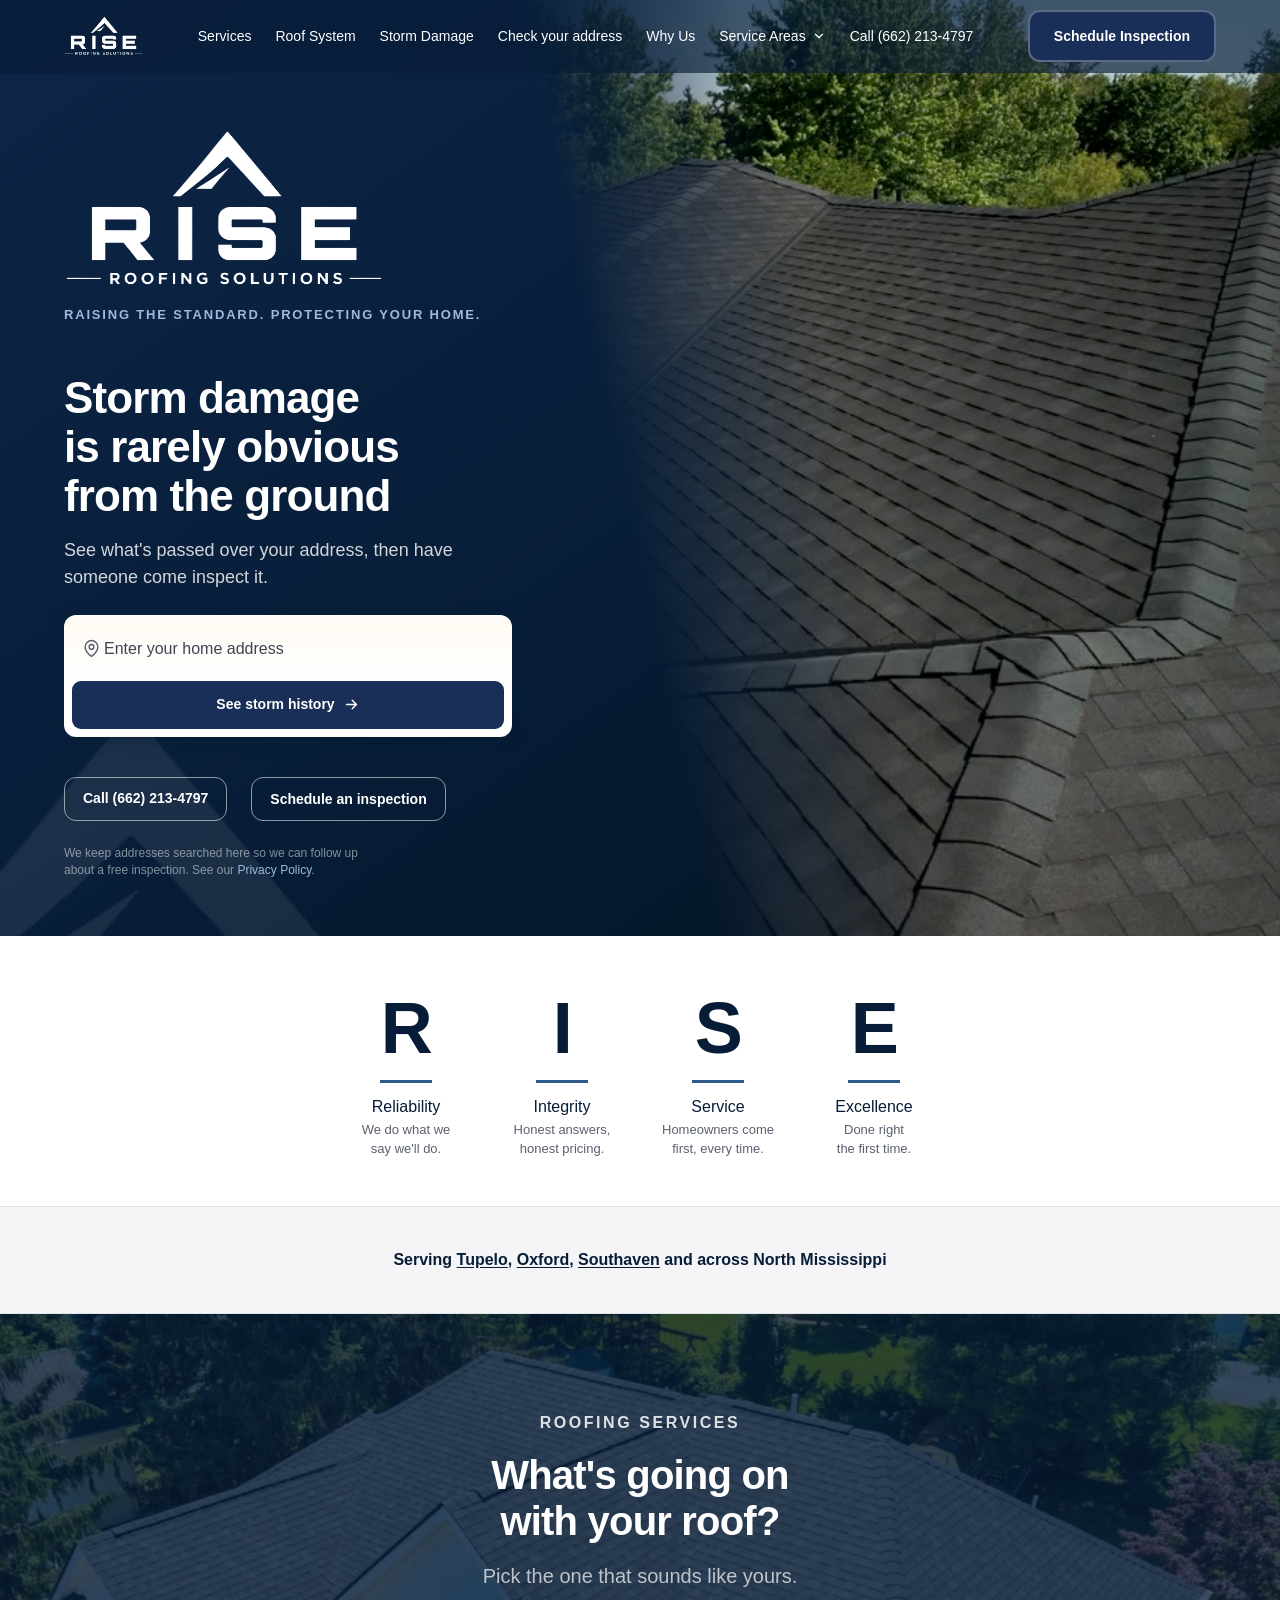
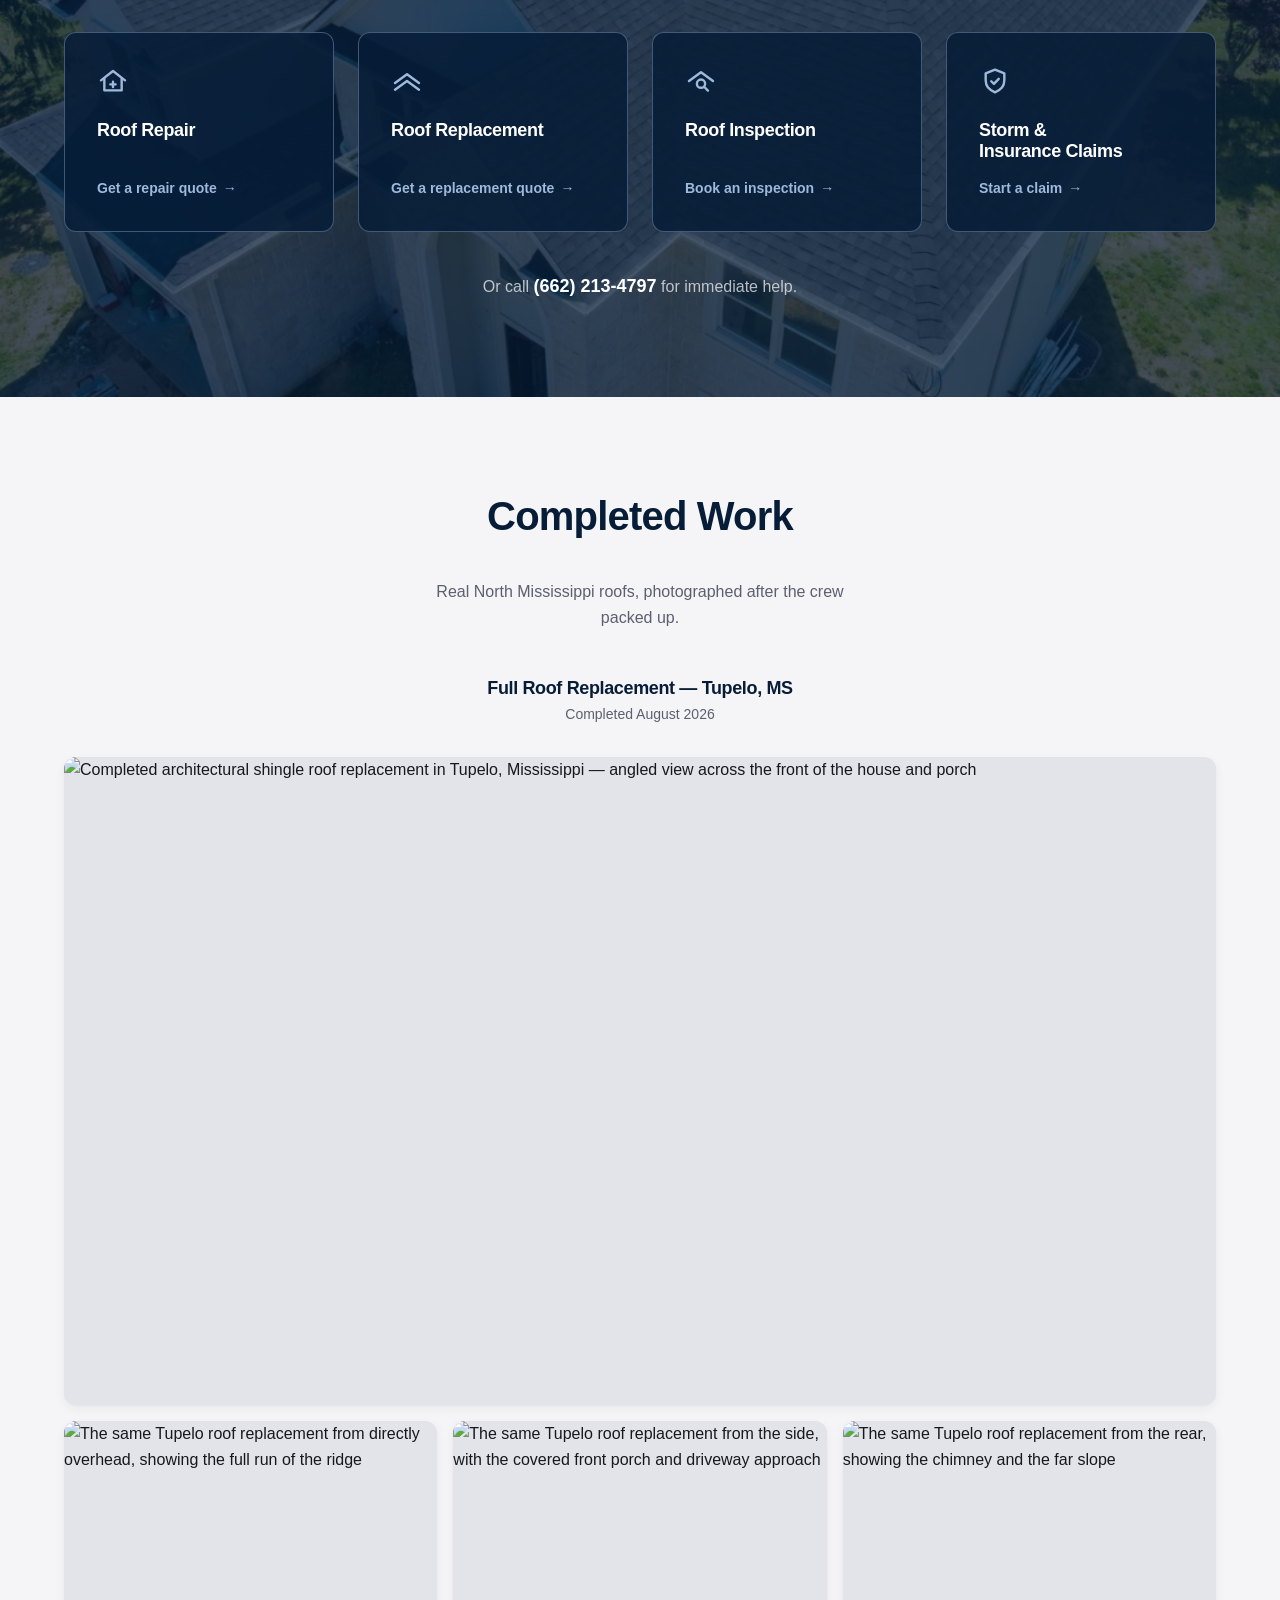
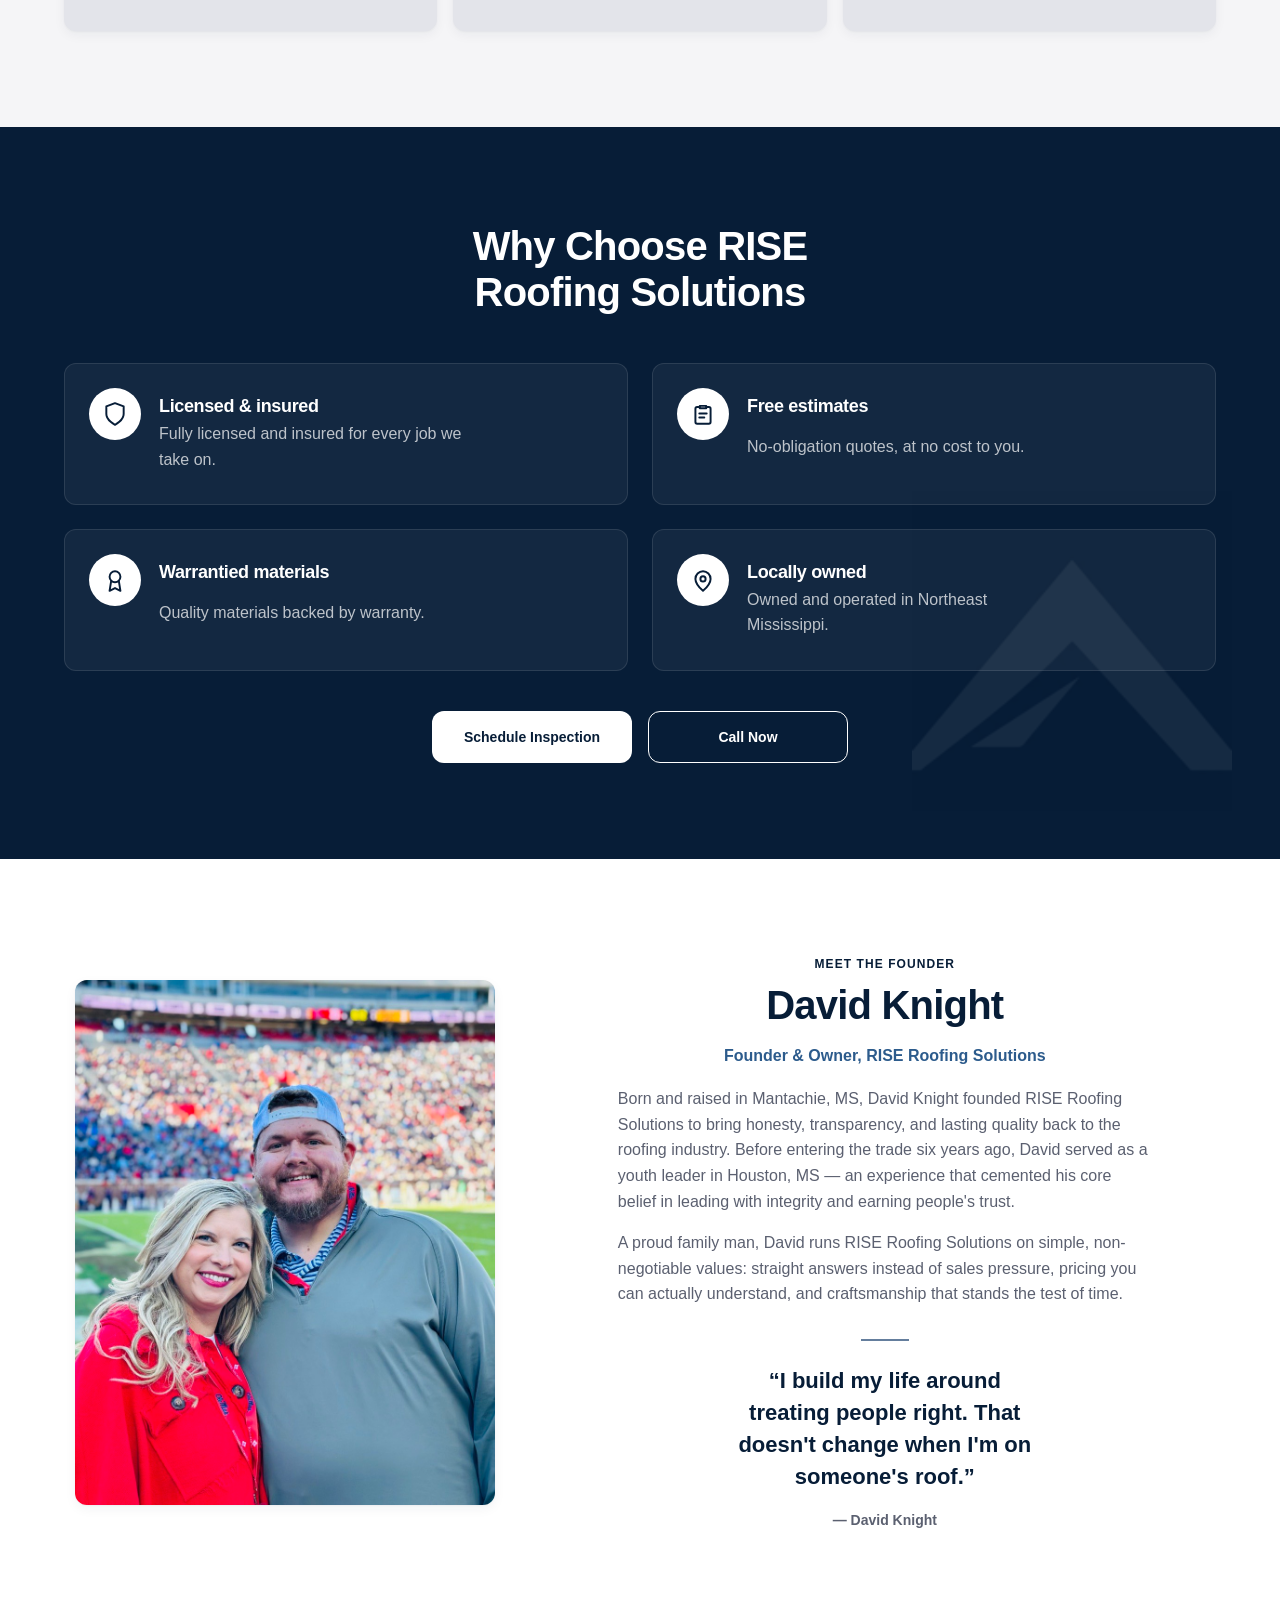
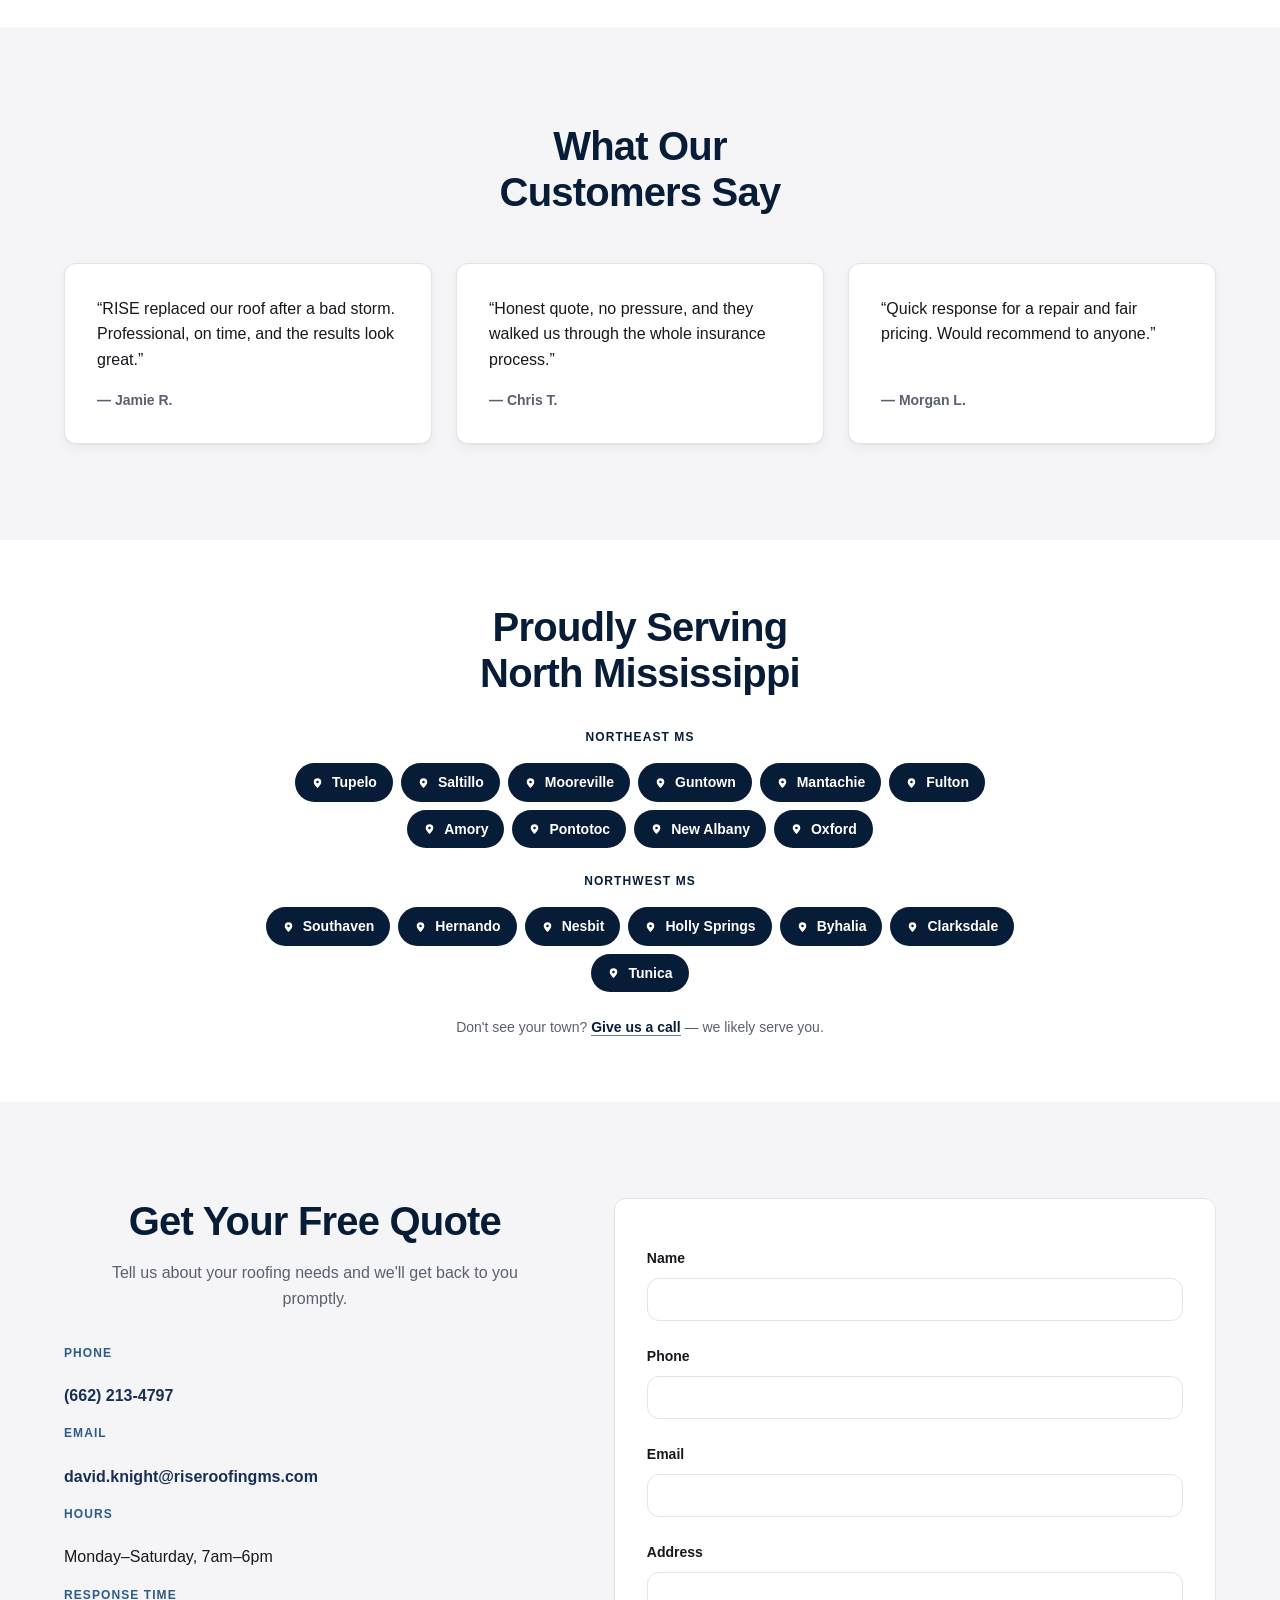
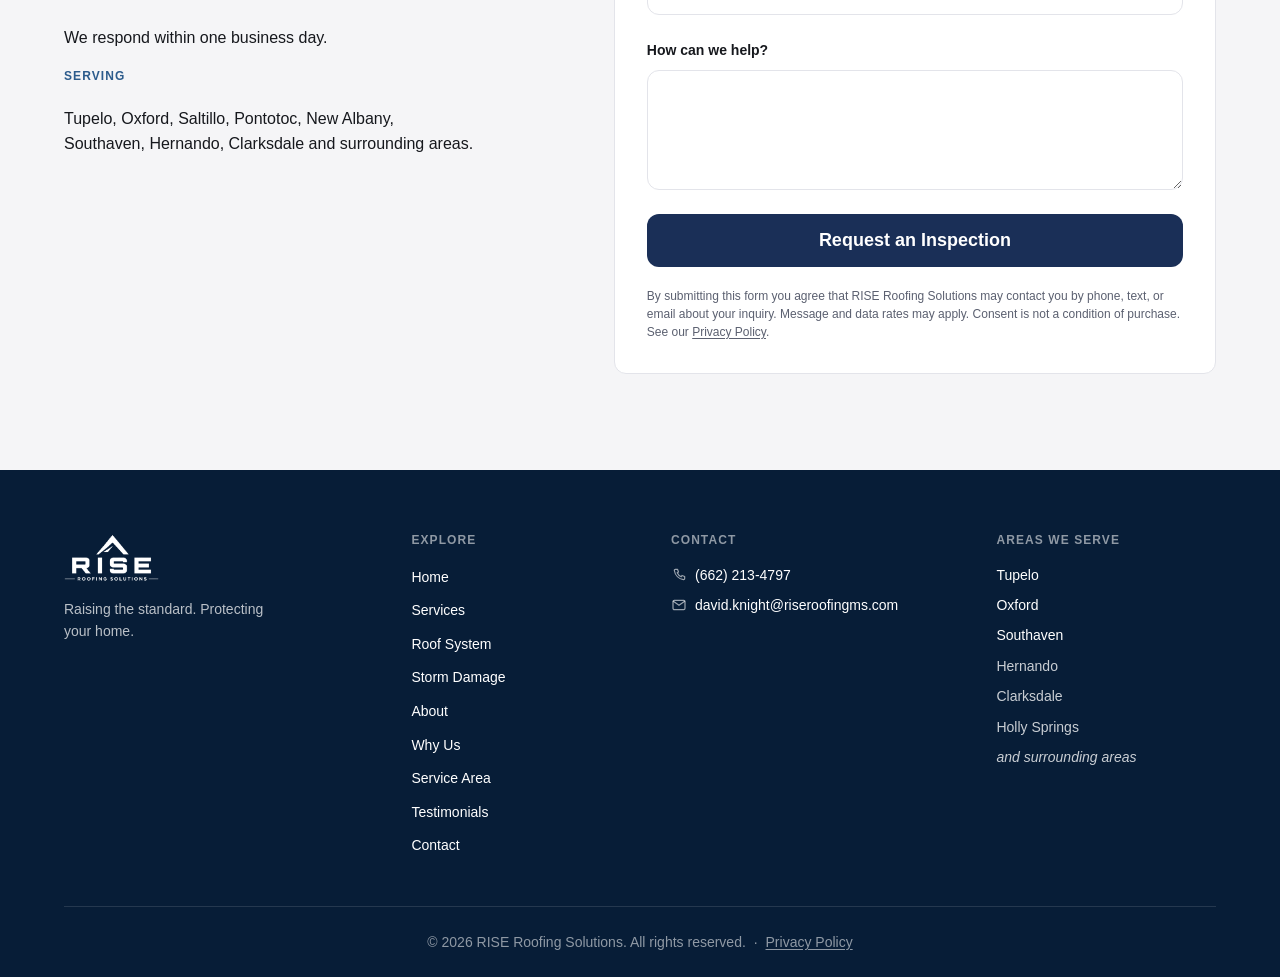
==== commit 600dfb68: "Separate the homepage's contact section from service-area The pair resolves at .contact, not at .ser" ====
--- a/index.html
+++ b/index.html
@@ -650,7 +650,7 @@
     </section>
     -->
 
-    <section id="contact" class="contact">
+    <section id="contact" class="contact contact-alt">
       <div class="container contact-inner">
         <div class="contact-info">
           <h2>Get Your Free Quote</h2>
--- a/styles.css
+++ b/styles.css
@@ -1920,6 +1920,54 @@
    The section above it is navy on all four (.why-us on the city pages,
    .storm-claims on storm-damage), so this introduces no new same-ground pair. */
 .service-area-alt {
+  background: var(--color-surface);
+}
+
+/* Grey ground for the injected lookup block.
+
+   .lookup-cta declared no background, so it inherited white from body — and
+   the section below it does the same. That left navy hero, white, white with
+   nothing between the last two on all four pages that include the partial.
+
+   Carried on the partial rather than per page, unlike .service-area-alt,
+   because the section markup does not exist in the source pages: they hold a
+   <!-- lookup-cta --> marker and tools/inject-partials.mjs supplies the
+   section at build time. A per-page class would mean teaching the injector to
+   substitute one, which is machinery for a difference that does not exist —
+   all four pages need the same ground. The partial's inclusion set is exactly
+   the affected set: the three city pages and storm-damage. The homepage does
+   not include it; its lookup lives in the hero and shares only the form
+   classes, not .lookup-cta.
+
+   Navy above and white below on every one of the four, so this separates the
+   pair without creating another. */
+.lookup-cta-alt {
+  background: var(--color-surface);
+}
+
+/* Grey ground for the homepage's contact section.
+
+   The homepage pair resolves here, not at .service-area. Above .service-area
+   sits .testimonials, which is already --color-surface, so giving
+   .service-area the alt ground would have traded one same-ground pair for
+   another rather than removing it — testimonials/service-area instead of
+   service-area/contact.
+
+   .contact was white because of b7dbd57, which needed it separated from the
+   grey FAQ section above it. That FAQ is commented out until David supplies
+   the answers, so the reason is gone and the white is now what causes the
+   pair. Reverting .contact globally would re-break the other four pages,
+   where it is correctly white under a grey .service-area-alt — hence a
+   homepage-only modifier.
+
+   Below it is the navy footer, so nothing new is created underneath.
+
+   Qualified with .contact because the base .contact rule sets background at
+   L2440, below this point in the file. As a bare single class this lost the
+   tie on source order and still rendered white. check-css-order did not flag
+   it: that tool only compares media-query rules against later base rules, and
+   both of these are top level. */
+.contact.contact-alt {
   background: var(--color-surface);
 }
 
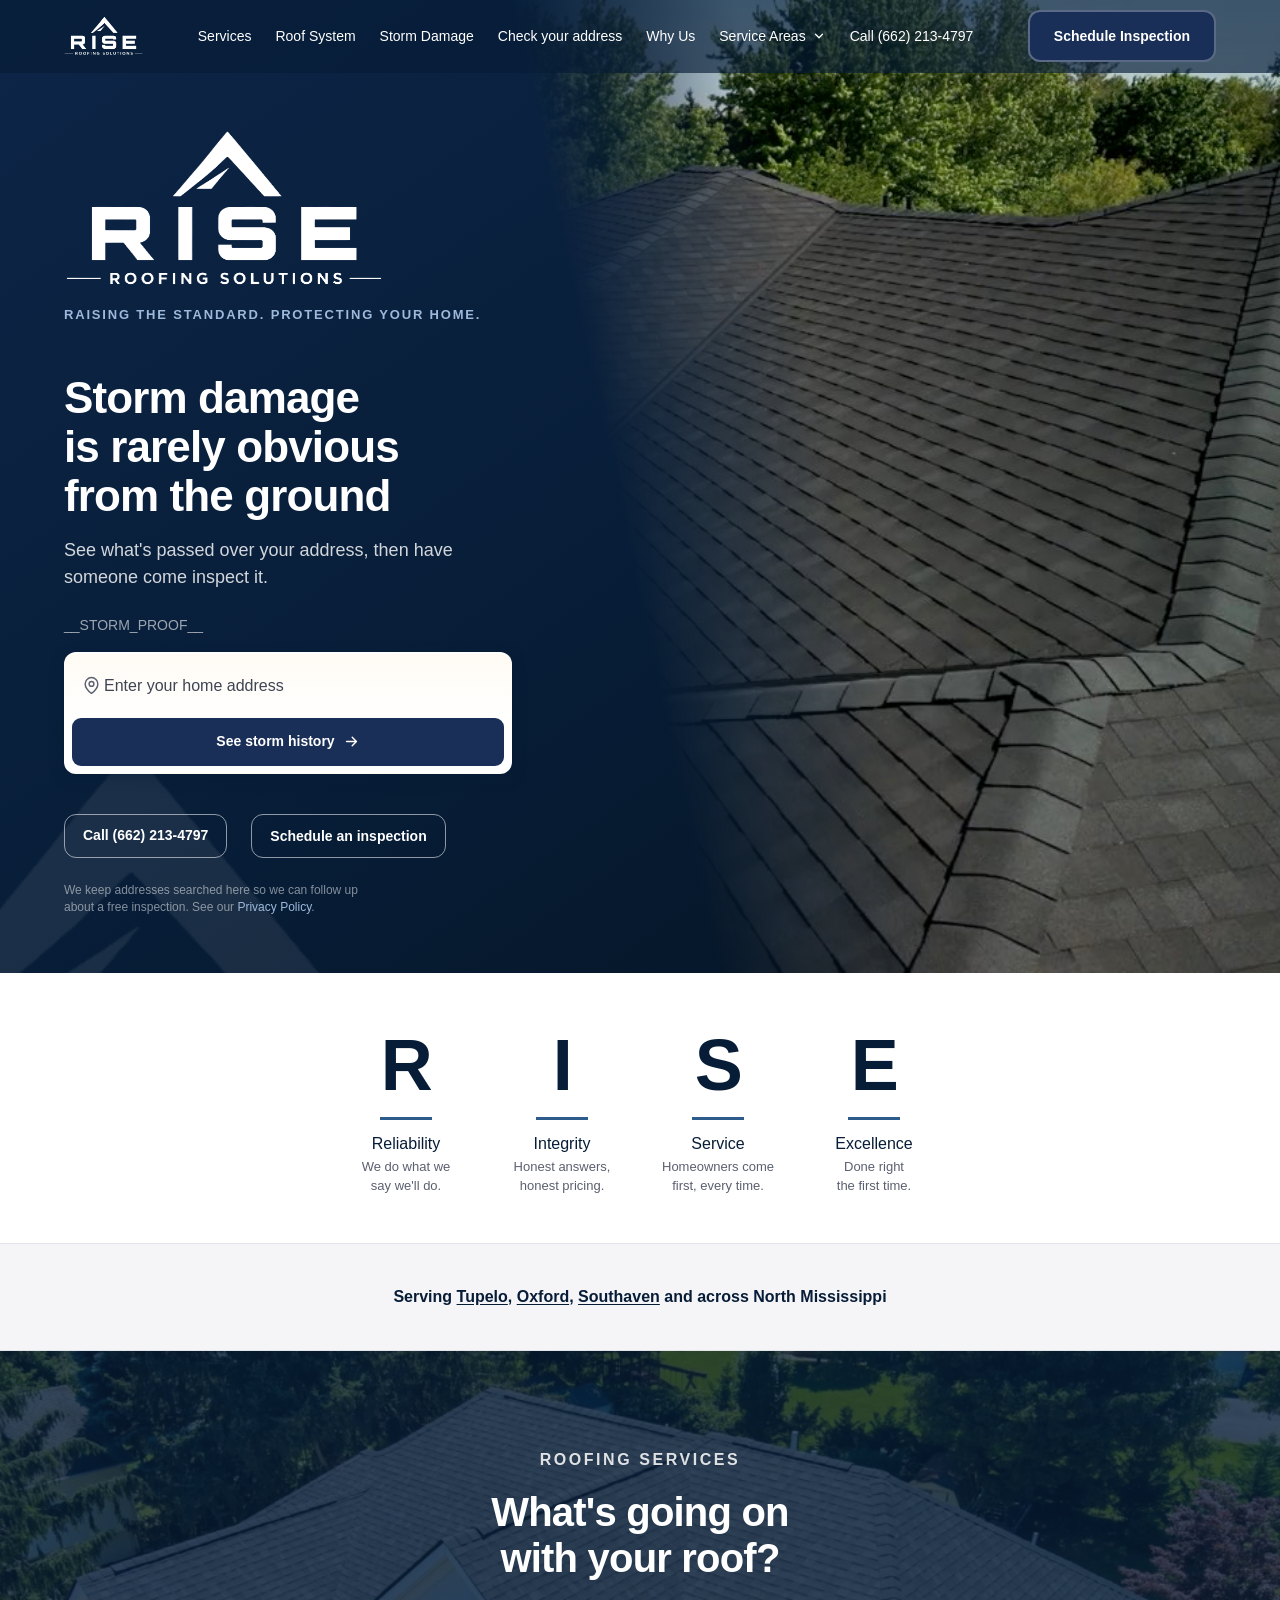
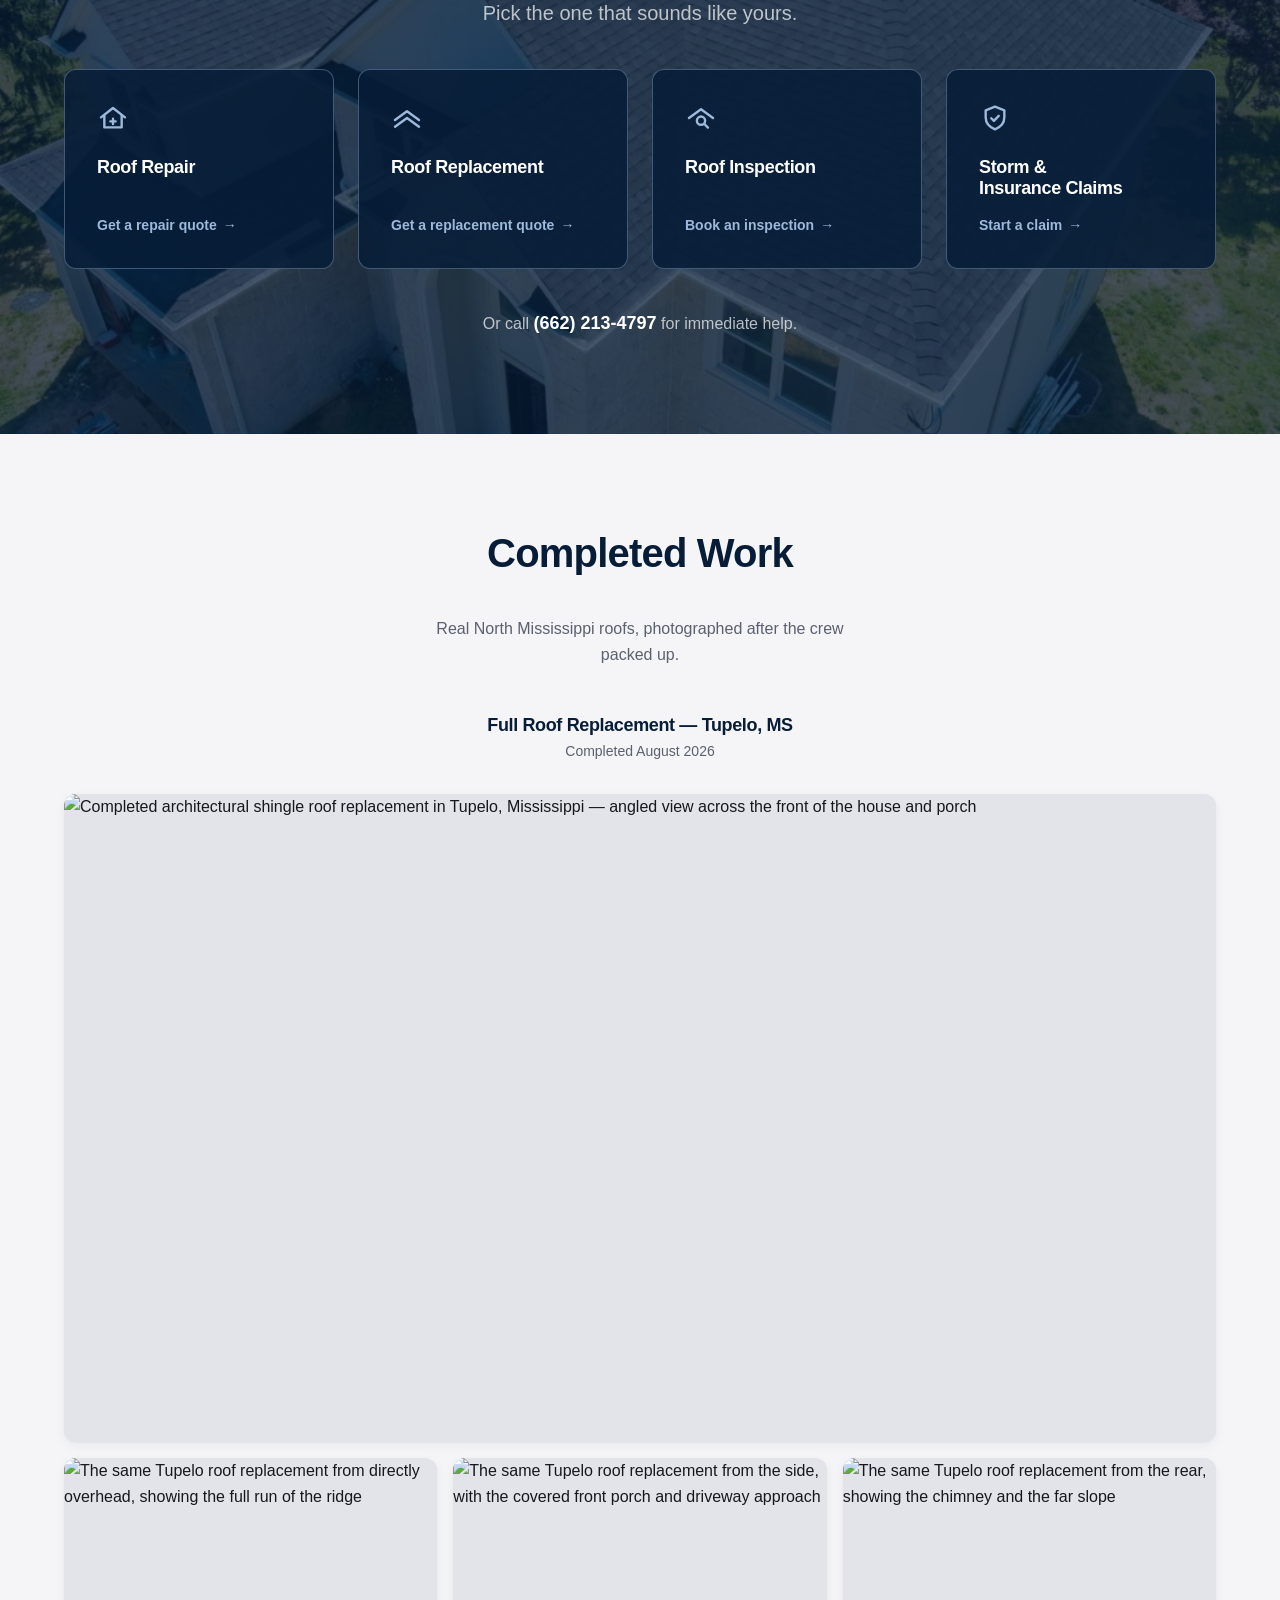
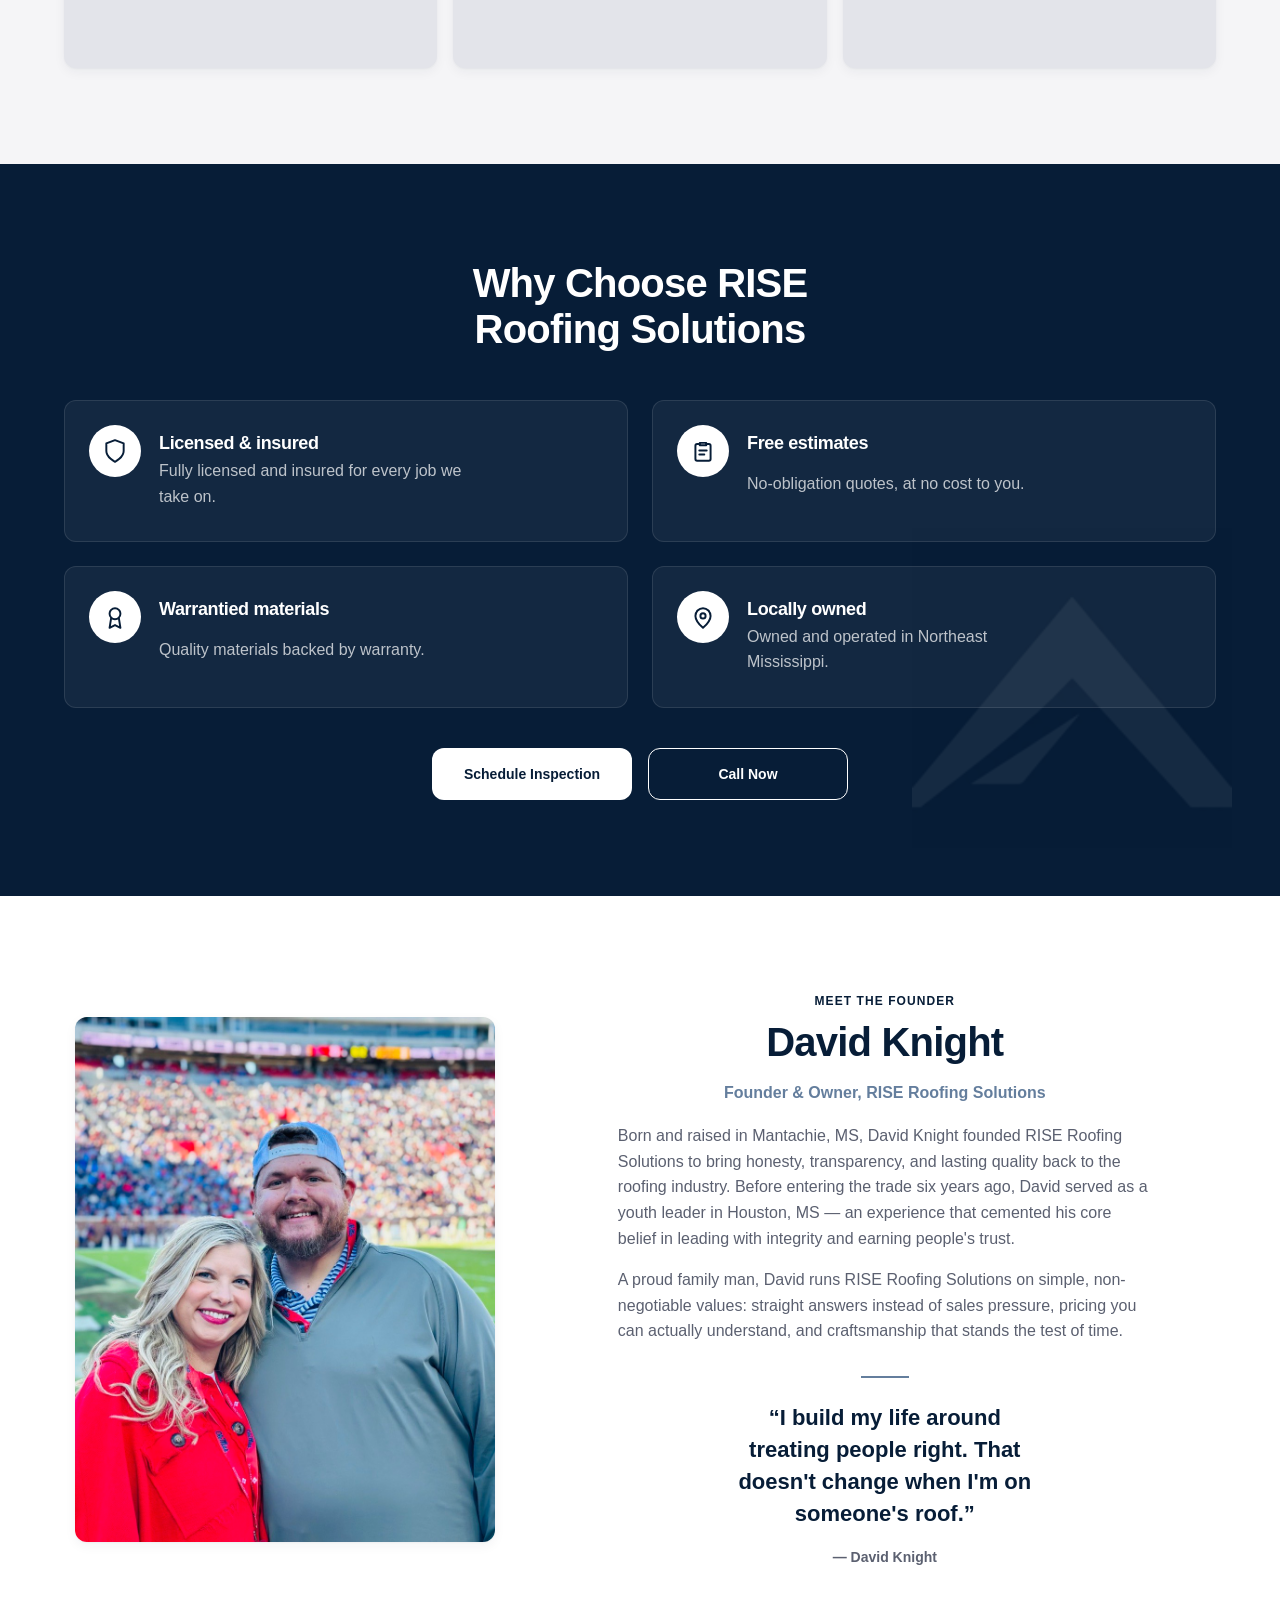
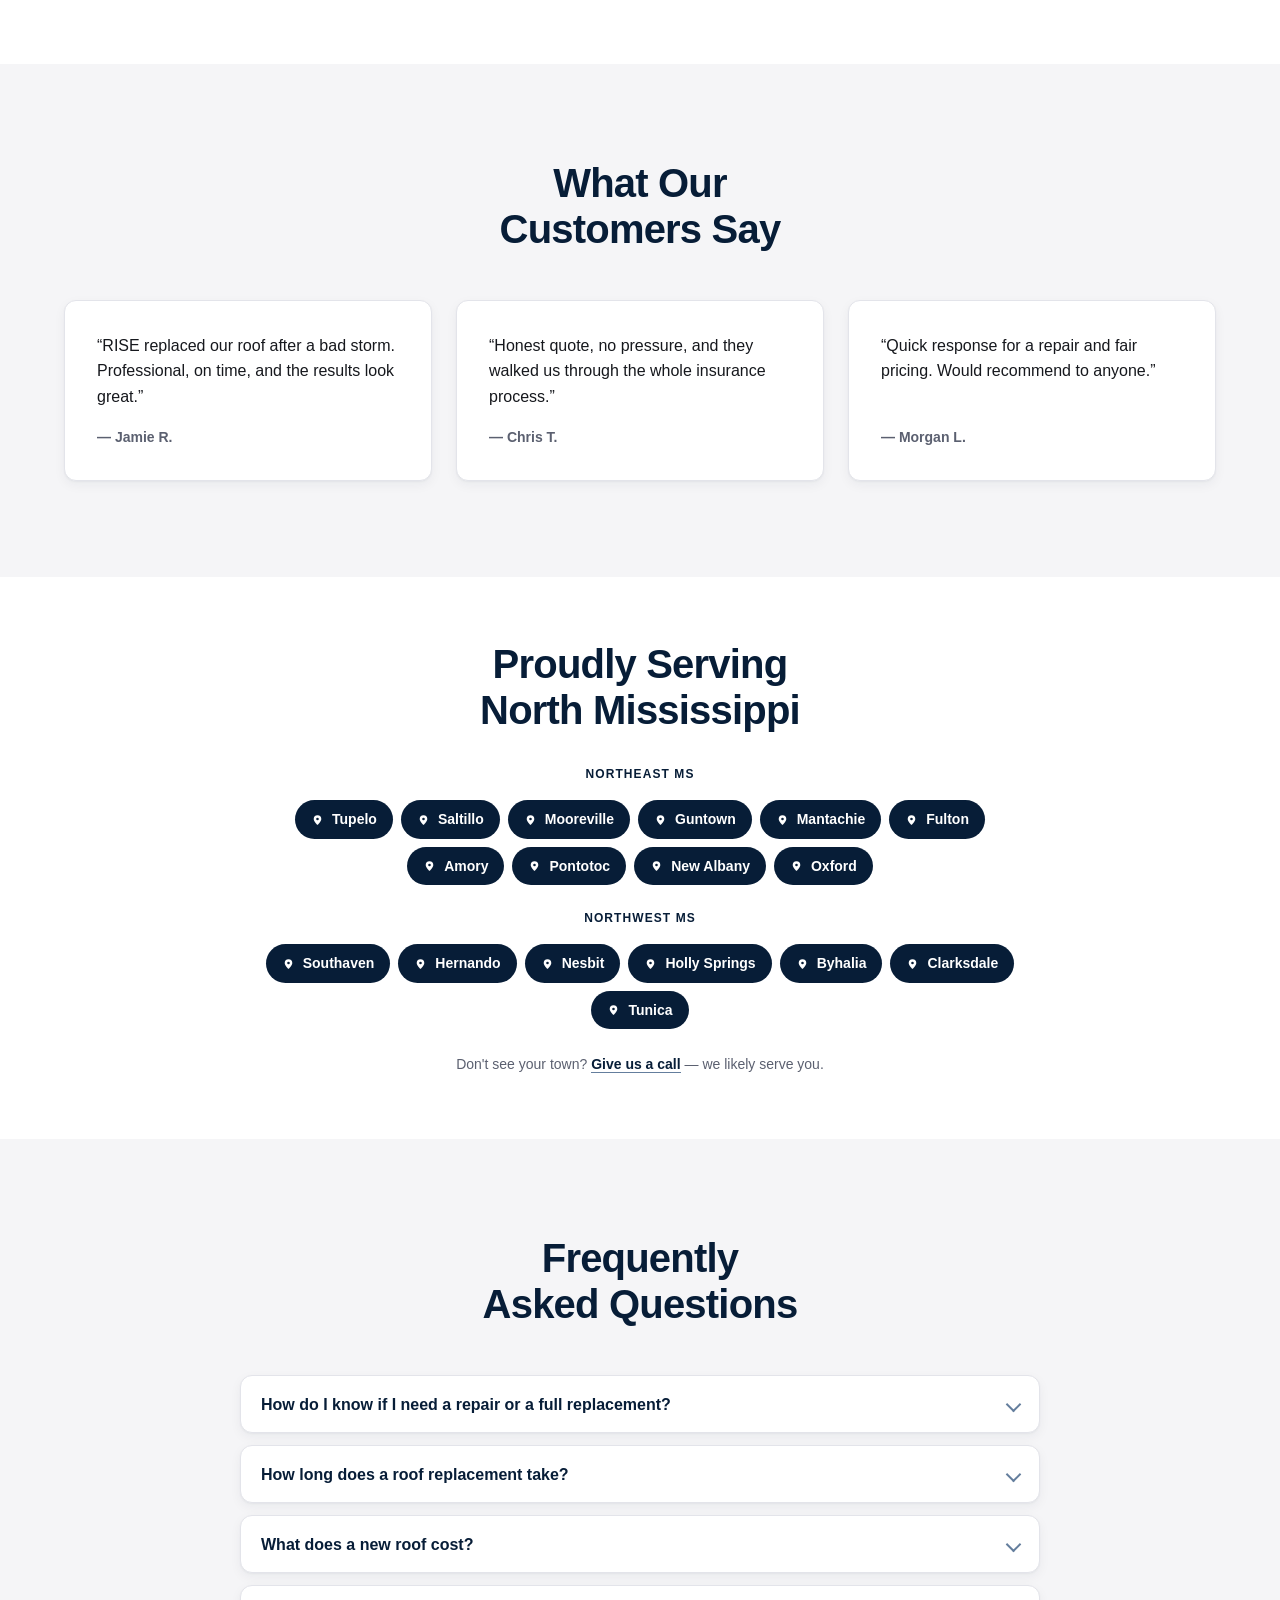
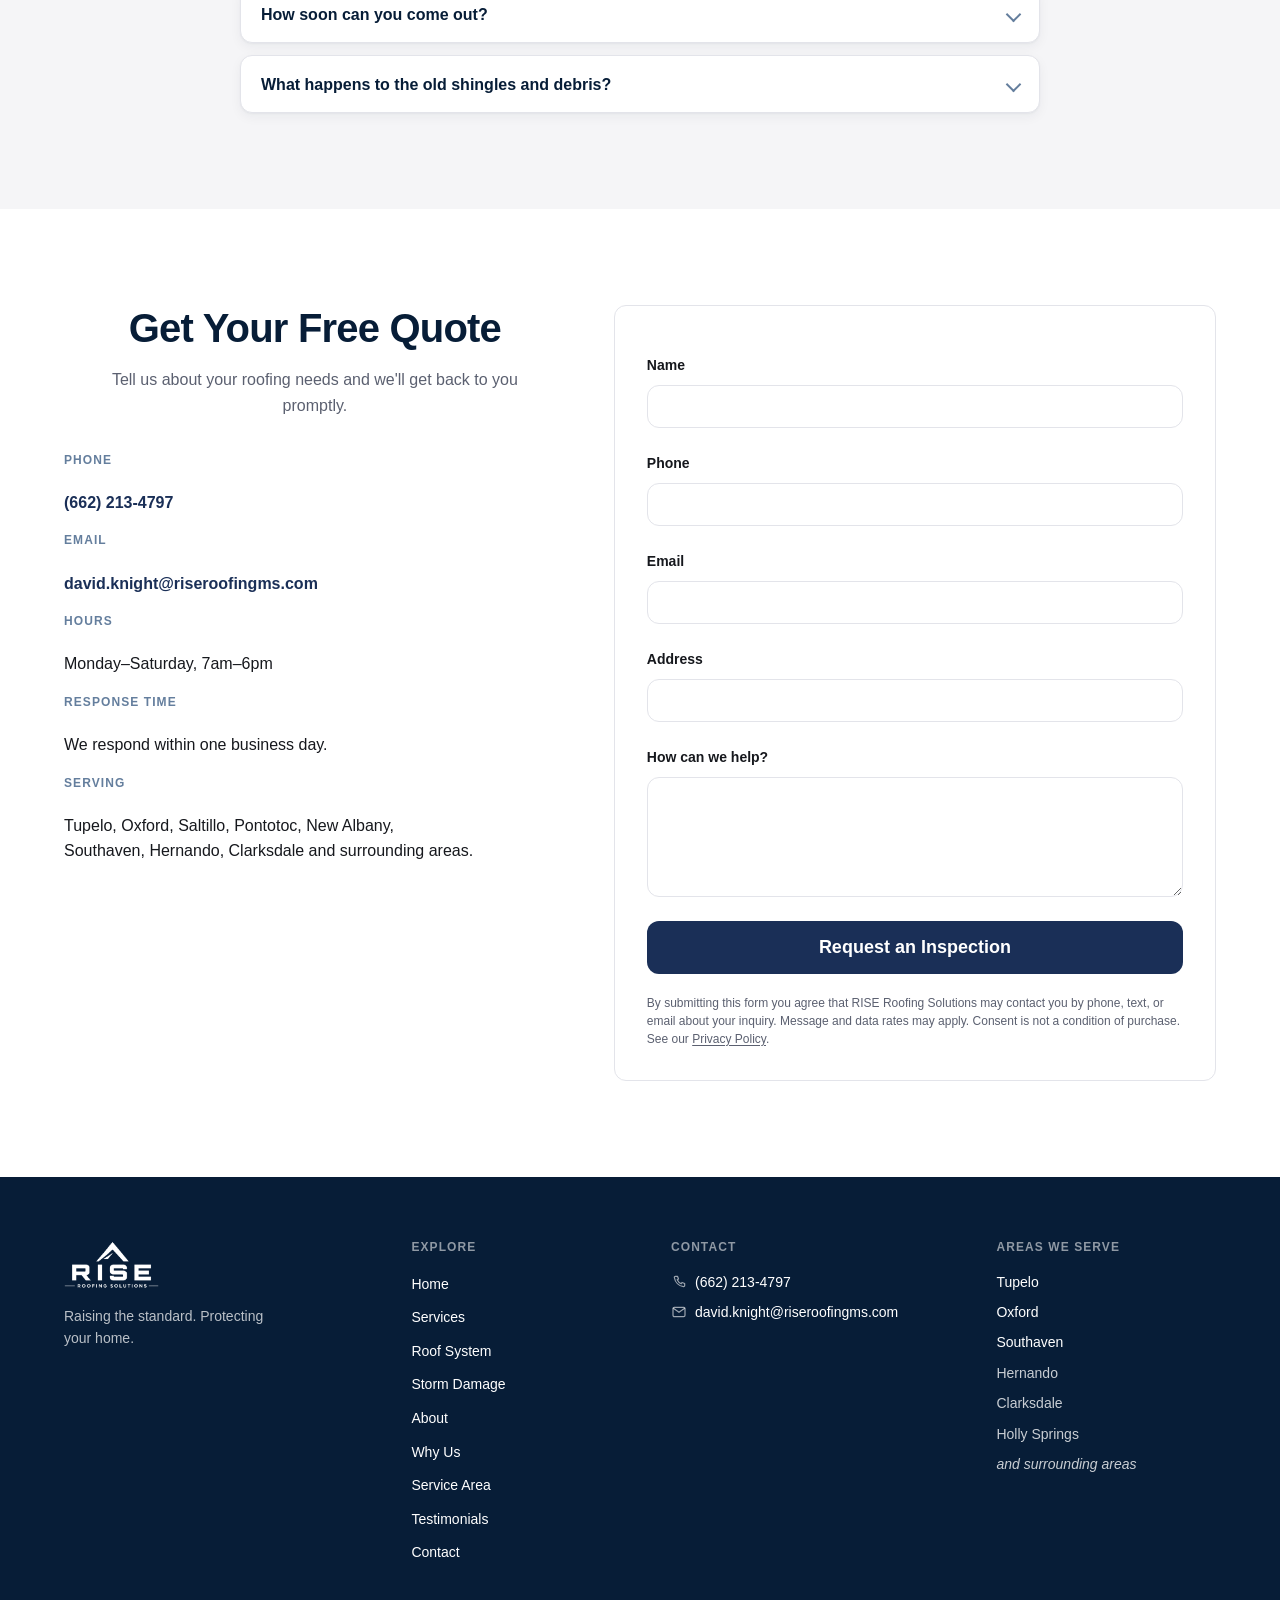
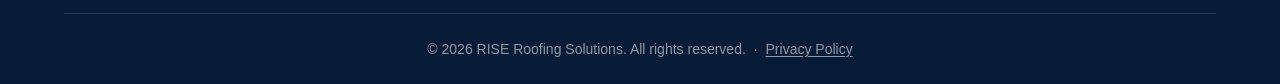
==== commit d5c47efd: "Put the evidence between the hero's claim and its ask The panel made a claim, then asked for a home " ====
--- a/index.html
+++ b/index.html
@@ -201,6 +201,22 @@
             inspect it.
           </p>
 
+          <!-- Evidence between the claim above and the ask below. Without it
+               the panel asks for a home address, and discloses that it will be
+               followed up on, having given no reason to believe the lookup
+               returns anything — so the most specific thing said was the cost.
+
+               Written by tools/inject-storm-proof.mjs at build time, from the
+               same data/storm-index.json the storm page reads. Not fetched:
+               the numbers would land after first paint and push the form down,
+               and the form is what the height queries in styles.css exist to
+               keep above the fold. The build fails if the placeholder survives,
+               so this can never ship as literal text.
+
+               It carries hero-anim-2, the step the headline and sub already
+               share, rather than a fifth beat of its own. -->
+          <p class="hero-proof hero-anim hero-anim-2">__STORM_PROOF__</p>
+
           <!-- Same ids and classes as the shared lookup partial, deliberately:
                script.js binds the Search Box autocomplete to #lookup-cta-address
                and #lookup-cta-suggest, so this markup picks it up with no new
@@ -345,7 +361,7 @@
       </div>
     </section>
 
-    <section id="services" class="services services-photo">
+    <section id="services" class="services">
       <div class="container">
         <p class="services-eyebrow reveal">Roofing services</p>
         <h2 class="reveal">What's going on with your roof?</h2>
@@ -438,7 +454,7 @@
       </div>
     </section>
 
-    <section id="why-us" class="why-us why-us-home">
+    <section id="why-us" class="why-us">
       <div class="container">
         <h2 class="reveal">Why Choose RISE Roofing Solutions</h2>
 
@@ -598,18 +614,15 @@
       </div>
     </section>
 
-        <!-- HIDDEN UNTIL DAVID SUPPLIES COPY.
-         Held back rather than deleted so the questions and the structure
-         survive: this section carried the five homepage FAQ answers,
-         every one of them still reading "[David . your answer here.]" on the
-         live site. Uncomment as a block once the wording arrives.
-         Nothing else links to it - there is no href to #faq anywhere in the
-         source, and no FAQPage schema depends on it.
-
-<section id="faq" class="faq-section">
+    <section id="faq" class="faq-section">
       <div class="container">
         <h2 class="reveal">Frequently Asked Questions</h2>
 
+        <!-- PLACEHOLDER — the five answers still need David's own wording.
+             Each one commits the business to specifics (cost, lead time,
+             response time, debris handling), so none of it should be invented.
+             Replace the bracketed text and drop the needs-copy class as each
+             answer is filled in. -->
         <div class="faq reveal">
           <details class="faq-item" name="home-faq">
             <summary>How do I know if I need a repair or a full replacement?</summary>
@@ -648,9 +661,8 @@
         </div>
       </div>
     </section>
-    -->
-
-    <section id="contact" class="contact contact-alt">
+
+    <section id="contact" class="contact">
       <div class="container contact-inner">
         <div class="contact-info">
           <h2>Get Your Free Quote</h2>
--- a/styles.css
+++ b/styles.css
@@ -816,6 +816,32 @@
   line-height: 1.5;
 }
 
+/* The proof line. Deliberately not a stat block: a big number with a small
+   label under it is the template hero move, and at display size these two
+   counts would read as decoration and invite the question of what a "cell"
+   is. Set as body copy instead, a step below .hero-sub in both size and
+   brightness, so it reads as a footnote to the claim rather than a competing
+   headline — the credibility is in NOAA and the National Weather Service
+   being named and in the date being current, not in the type size.
+
+   The counts themselves take the one step back up, to the sub's brightness.
+   They are the two words a homeowner scanning the panel should catch. */
+/* No max-width of its own, deliberately. .hero-sub caps at 46ch to keep the
+   sentence readable, but this line is scanned rather than read, and every
+   character pulled off a third line is 22px the Call button gets back. It
+   takes the full copy column instead and the injector keeps it to two. */
+.hero-proof {
+  margin: 0 0 var(--space-2);
+  color: rgba(255, 255, 255, 0.6);
+  font-size: var(--text-sm);
+  line-height: 1.5;
+}
+
+.hero-proof strong {
+  color: rgba(255, 255, 255, 0.82);
+  font-weight: 600;
+}
+
 /* Two classes, not one. The element carries both .lookup-cta-form and
    .hero-lookup; both are single-class selectors and .lookup-cta-form { margin:
    0 } sits ~4,000 lines further down, so it won the tie on source order and
@@ -904,40 +930,12 @@
     border-color var(--dur-fast) var(--ease-out);
 }
 
-/* Focus ring, accent-deep. Deliberately NOT inside the reduced-motion query:
-   a ring is state, not motion, and gating it would leave reduced-motion
-   keyboard users with no visible focus at all. Only the transition below is
-   gated.
-
-   :focus-within rather than :focus-visible on the input, because the ring
-   belongs to the whole white field — the input, the pin and the submit button
-   all sit inside it. It fires for keyboard and pointer alike, which is what
-   makes it survive a Tab as well as a click.
-
-   Drawn with box-shadow, not outline or border-width, so it adds no layout box
-   the Search Box dropdown would have to be repositioned around: the list is
-   absolutely positioned against this element and its top: calc(100% + 6px) is
-   measured from the border edge, which the shadow does not move. */
 .hero-panel .hero-lookup .lookup-cta-field:focus-within {
-  /* Border accent-deep: it sits against the white field, where #2C5B8C is
-     7.04:1 and unmistakable.
-
-     The outer ring is accent-light, not accent-deep. Measured, an accent-deep
-     ring on the navy panel is rgb(14,40,71) against rgb(9,31,59) — 1.11:1,
-     which is invisible. A dark blue ring on a dark navy ground cannot work;
-     the ring has to lighten away from the panel, not darken into it. */
-  border-color: var(--accent-deep);
+  border-color: var(--accent-light);
   box-shadow: inset 0 1px 0 #fff,
     0 8px 22px rgba(7, 29, 55, 0.4),
     0 2px 6px rgba(7, 29, 55, 0.24),
-    0 0 0 3px rgba(157, 185, 220, 0.75);
-}
-
-@media (prefers-reduced-motion: no-preference) {
-  .hero-panel .hero-lookup .lookup-cta-field {
-    transition: box-shadow var(--dur-fast) var(--ease-out),
-      border-color var(--dur-fast) var(--ease-out);
-  }
+    0 0 0 4px rgba(157, 185, 220, 0.32);
 }
 
 /* Sits on the input's row rather than becoming a row of its own. */
@@ -1012,22 +1010,8 @@
   background: var(--color-primary-dark);
 }
 
-/* The shift is motion, so it is gated. The transition lives here too — with
-   it on the base rule a reduced-motion visitor would still get an animated
-   colour change on the arrow. --dur-hover/--ease-out are the site's hover
-   timing, the same pair .card-link and .btn already use. */
-@media (prefers-reduced-motion: no-preference) {
-  /* Qualified: the base .hero-field-arrow rule sits below this query, so at
-     one class it would win the tie on source order. check-css-order caught
-     this on the first build. */
-  .hero-field-go .hero-field-arrow {
-    transition: transform var(--dur-hover) var(--ease-out);
-  }
-
-  .hero-field-go:hover .hero-field-arrow,
-  .hero-field-go:focus-visible .hero-field-arrow {
-    transform: translateX(3px);
-  }
+.hero-field-go:hover .hero-field-arrow {
+  transform: translateX(2px);
 }
 
 .hero-field-go:focus-visible {
@@ -1044,6 +1028,7 @@
   stroke-width: 2;
   stroke-linecap: round;
   stroke-linejoin: round;
+  transition: transform var(--dur-hover) var(--ease-out);
 }
 
 /* Below the buttons now, and smaller. It used to sit between the lookup and
@@ -1274,15 +1259,7 @@
    about 1100 the section is tall enough that the image fits vertically and
    the crop turns horizontal, so the Y term stops doing anything and the strip
    on view is the middle fifth of the frame — also shingle. */
-/* Photographic treatment — HOMEPAGE ONLY.
-
-   .services is not a shared partial: the homepage and the three city pages
-   each carry their own copy of the markup under the same class name. So the
-   only thing that was shared here was the CSS, and unscoped it repainted the
-   city pages' service cards navy while leaving their descriptions at
-   --color-text-muted, which measured 1.01:1 — invisible. Everything below is
-   keyed to .services-photo, which only the homepage section carries. */
-.services-photo {
+.services {
   position: relative;
   /* Keeps the ::before's negative z-index inside this section rather than
      letting it slide behind the page background. */
@@ -1308,7 +1285,7 @@
    The eyebrow moving off accent-light is only half of why this sits below the
    old 0.76 floor. Accent-light did not stop being the constraint, it moved to
    the phone number — with that still accent-light the floor is 0.801. */
-.services-photo::before {
+.services::before {
   content: "";
   position: absolute;
   inset: 0;
@@ -1349,7 +1326,7 @@
    The border is accent-light rather than white because it has to hold over
    the photo's brightest areas as well as its darkest; white at 20% dissolved
    into the sunlit grass. */
-.services-photo .card {
+.services .card {
   display: flex;
   flex-direction: column;
   background: rgba(7, 29, 55, 0.88);
@@ -1357,7 +1334,7 @@
   box-shadow: none;
 }
 
-.services-photo .card:hover {
+.services .card:hover {
   background: rgba(7, 29, 55, 0.94);
   border-color: rgba(157, 185, 220, 0.6);
   box-shadow: none;
@@ -1368,19 +1345,19 @@
    descriptions any more, so all it did here was reserve an empty line between
    every one-line title and its link. Scoped off rather than deleted — the city
    pages still have descriptions and still need it. */
-.services-photo .card h3 {
+.services .card h3 {
   min-height: 0;
 }
 
-.services-photo .card-link {
+.services .card-link {
   padding-top: var(--space-1);
 }
 
-.services-photo .card h3 {
+.services .card h3 {
   color: #fff;
 }
 
-.services-photo .card-link {
+.services .card-link {
   color: var(--accent-light);
 }
 
@@ -1441,7 +1418,7 @@
 /* White, and it has to sit *after* the group above: both are one class and one
    element, so the group would win the tie on source order. .why-us h2 further
    down solves the same problem the same way. */
-.services-photo h2 {
+.services h2 {
   color: #fff;
   /* The shared group above sets space-heading (48px) below every section
      heading. With a supporting line directly beneath, that read as a hole. */
@@ -1635,10 +1612,7 @@
 
 .founder-role {
   margin: -0.2em 0 1.1em;
-  /* accent-deep, not slate: slate is #647e9d, which is 4.19:1 on white at this
-     16px/600 and misses AA by a tenth. accent-deep is 7.04:1 and is already the
-     subordinate brand blue elsewhere. */
-  color: var(--accent-deep);
+  color: var(--color-slate);
   font-weight: 600;
 }
 
@@ -1908,69 +1882,6 @@
   gap: 24px;
 }
 
-/* Grey ground for .service-area where the section below it is white.
-
-   On the homepage .service-area is followed by .contact and both are white,
-   but that page is deliberately left alone. On storm-damage and the three city
-   pages the same pair had no divider between them, so ~2,000px of page read as
-   one block. Applied per page in the markup rather than as a global rule keyed
-   off .contact: b7dbd57 made exactly that mistake, changing .contact to white
-   for the homepage and propagating it to five other pages.
-
-   The section above it is navy on all four (.why-us on the city pages,
-   .storm-claims on storm-damage), so this introduces no new same-ground pair. */
-.service-area-alt {
-  background: var(--color-surface);
-}
-
-/* Grey ground for the injected lookup block.
-
-   .lookup-cta declared no background, so it inherited white from body — and
-   the section below it does the same. That left navy hero, white, white with
-   nothing between the last two on all four pages that include the partial.
-
-   Carried on the partial rather than per page, unlike .service-area-alt,
-   because the section markup does not exist in the source pages: they hold a
-   <!-- lookup-cta --> marker and tools/inject-partials.mjs supplies the
-   section at build time. A per-page class would mean teaching the injector to
-   substitute one, which is machinery for a difference that does not exist —
-   all four pages need the same ground. The partial's inclusion set is exactly
-   the affected set: the three city pages and storm-damage. The homepage does
-   not include it; its lookup lives in the hero and shares only the form
-   classes, not .lookup-cta.
-
-   Navy above and white below on every one of the four, so this separates the
-   pair without creating another. */
-.lookup-cta-alt {
-  background: var(--color-surface);
-}
-
-/* Grey ground for the homepage's contact section.
-
-   The homepage pair resolves here, not at .service-area. Above .service-area
-   sits .testimonials, which is already --color-surface, so giving
-   .service-area the alt ground would have traded one same-ground pair for
-   another rather than removing it — testimonials/service-area instead of
-   service-area/contact.
-
-   .contact was white because of b7dbd57, which needed it separated from the
-   grey FAQ section above it. That FAQ is commented out until David supplies
-   the answers, so the reason is gone and the white is now what causes the
-   pair. Reverting .contact globally would re-break the other four pages,
-   where it is correctly white under a grey .service-area-alt — hence a
-   homepage-only modifier.
-
-   Below it is the navy footer, so nothing new is created underneath.
-
-   Qualified with .contact because the base .contact rule sets background at
-   L2440, below this point in the file. As a bare single class this lost the
-   tie on source order and still rendered white. check-css-order did not flag
-   it: that tool only compares media-query rules against later base rules, and
-   both of these are top level. */
-.contact.contact-alt {
-  background: var(--color-surface);
-}
-
 /* Capped so the pills form a readable block instead of one edge-to-edge line */
 .area-group {
   max-width: 780px;
@@ -2485,9 +2396,7 @@
   font-weight: 700;
   letter-spacing: 0.09em;
   text-transform: uppercase;
-  /* Same swap as .founder-role: slate on white is 4.19:1, and at 12px this is
-     not large text, so the floor is 4.5. */
-  color: var(--accent-deep);
+  color: var(--color-slate);
 }
 
 .contact-details dd {
@@ -5303,6 +5212,16 @@
   color: #6d829c;
 }
 
+.sh-attrib {
+  position: absolute;
+  right: 10px;
+  bottom: 6px;
+  z-index: 5;
+  margin: 0;
+  font-size: 10px;
+  color: #48607a;
+}
+
 .sh-mapnote {
   position: absolute;
   inset: auto 16px 56px 16px;
@@ -6106,3 +6025,143 @@
 }
 
 /* Results panel sections */
+
+/* ============================================================
+   Hero fold
+   ============================================================
+
+   Measured, not eyeballed. At 1440x900 the panel ends at 880 and everything
+   fits, which is the width the hero was built at. Two other bands did not:
+
+     1366x768  the Call button ran to 821 and the privacy note to 880, so on
+               the most common laptop resolution the phone number was not on
+               screen. Real browser chrome makes the usable height smaller
+               still, so the true miss was worse than 53px.
+     900x800   the submit button itself started at 746. The primary action was
+               below the fold, and the H1 broke to five lines with "Storm /
+               damage" split mid-phrase.
+
+   Two separate causes, so two separate queries below: one keyed to height,
+   one to width. Both live at the end of the stylesheet deliberately — every
+   base rule they override sits earlier in the file, so nothing later can beat
+   them on source order and tools/check-css-order.mjs stays quiet.
+   ------------------------------------------------------------------------ */
+
+/* Cause 1: not enough vertical room.
+
+   Keyed to the viewport's height rather than its width, because height is the
+   thing actually in short supply — a 1440-wide window with browser chrome has
+   less usable height than the 900 it reports as a screen size. 860 is the
+   ceiling so 1440x900 keeps the proportions it was designed with and only
+   genuinely short viewports compress.
+
+   The logo takes the largest single cut, from 320 to 232. That is the trade
+   this query exists to make: on a short screen the address field and the phone
+   number beat the size of the mark, and 232 is still half again the 156 the
+   phone layout has always used. The rest is rhythm — six gaps, none of them
+   more than 16px, which together recover more than the logo does. */
+@media (min-width: 768px) and (max-height: 860px) {
+  .hero-panel {
+    /* Still clears the fixed header; 56px of air below it becomes 28. */
+    padding-top: calc(var(--header-h) + 28px);
+    padding-bottom: var(--space-5);
+  }
+
+  .hero-panel .hero-logo {
+    width: 232px;
+  }
+
+  .hero-panel .hero-lockup-tagline {
+    margin-bottom: var(--space-4);
+  }
+
+  .hero-panel .hero-headline {
+    margin-bottom: var(--space-1);
+  }
+
+  .hero-panel .hero-sub {
+    margin-bottom: var(--space-2);
+  }
+
+  .hero-panel .hero-lookup {
+    margin-bottom: var(--space-3);
+  }
+}
+
+/* Cause 2: not enough horizontal room for the copy.
+
+   Between 768 and 1100 the panel was 45% of the viewport, which at 900 left a
+   293px column still being set with 44px type — hence the five-line H1 and the
+   mid-phrase break. The angled blend already switches at 1100; the column
+   split did not, so this band inherited a ratio chosen for widths it never
+   sees.
+
+   58/42 gives the copy 410px at 900 and the H1 goes back to three lines. The
+   media keeps enough width to read as footage rather than a stripe, and above
+   1100 the single-cell blend takes over and neither value applies. */
+@media (min-width: 768px) and (max-width: 1099.98px) {
+  .hero {
+    grid-template-columns: 58% 42%;
+  }
+
+  /* The panel's right padding is dead space in this band — the seam is a hard
+     vertical edge here, not a fade, so the copy can run closer to it. */
+  .hero-panel {
+    padding-right: var(--space-5);
+  }
+
+  /* A narrower column wraps everything one line deeper — the proof line runs
+     to three here rather than two — so the gaps give back what the wrapping
+     takes. Without this the Call button missed by 9px at 768x900, which is
+     the tall-and-narrow corner neither height tier reaches. */
+  .hero-panel .hero-sub {
+    margin-bottom: var(--space-2);
+  }
+
+  .hero-panel .hero-proof {
+    margin-bottom: var(--space-1);
+  }
+}
+
+/* Second tier, for viewports shorter still.
+
+   The first tier alone lands the Call button at 759 and the privacy note at
+   817, so it is only fully sufficient from about 820 of height upward. Below
+   that this tier takes over — which means it covers the whole 650-to-820 span
+   where most real laptop windows actually sit once the browser's own chrome is
+   subtracted from a 768- or 800-tall screen.
+
+   The logo takes another cut here, to 172. Below this height the hero is no
+   longer a composition with a mark at the top of it; it is a form with a
+   letterhead, and the mark is sized accordingly.
+
+   The tagline goes entirely at this height. It is the one block in the panel
+   that carries no information the visitor cannot already see: the logo it sits
+   under is the same lockup, and "raising the standard" is a slogan where the
+   line above the form is evidence. Dropping it buys 36px, which is most of
+   what the proof line costs — that is the trade, made explicitly.
+
+   It pays for itself twice: at 768 of height this tier puts the privacy note
+   back above the fold as well, which the first tier could not do. */
+@media (min-width: 768px) and (max-height: 820px) {
+  .hero-panel {
+    padding-top: calc(var(--header-h) + 16px);
+    padding-bottom: var(--space-4);
+  }
+
+  .hero-panel .hero-logo {
+    width: 148px;
+  }
+
+  .hero-panel .hero-lockup-tagline {
+    display: none;
+  }
+
+  .hero-panel .hero-sub {
+    margin-bottom: var(--space-1);
+  }
+
+  .hero-panel .hero-lookup {
+    margin-bottom: var(--space-2);
+  }
+}
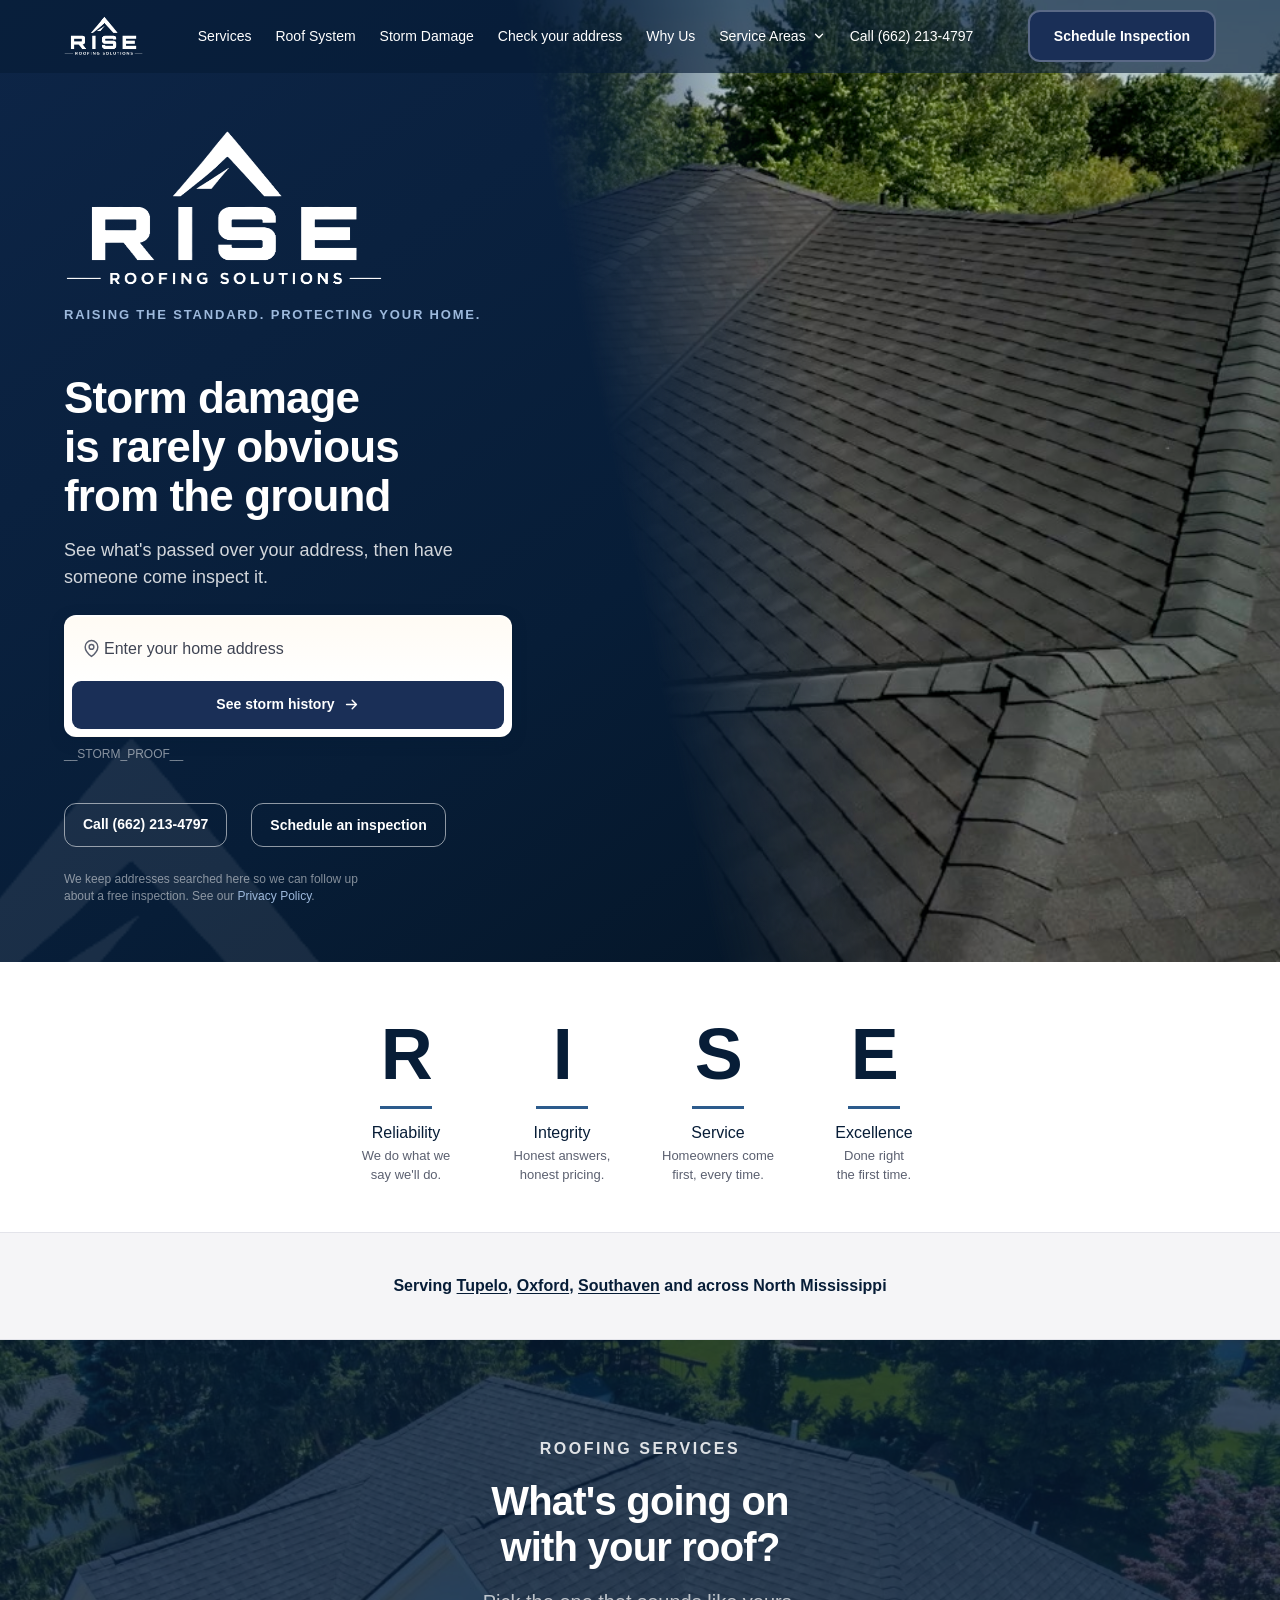
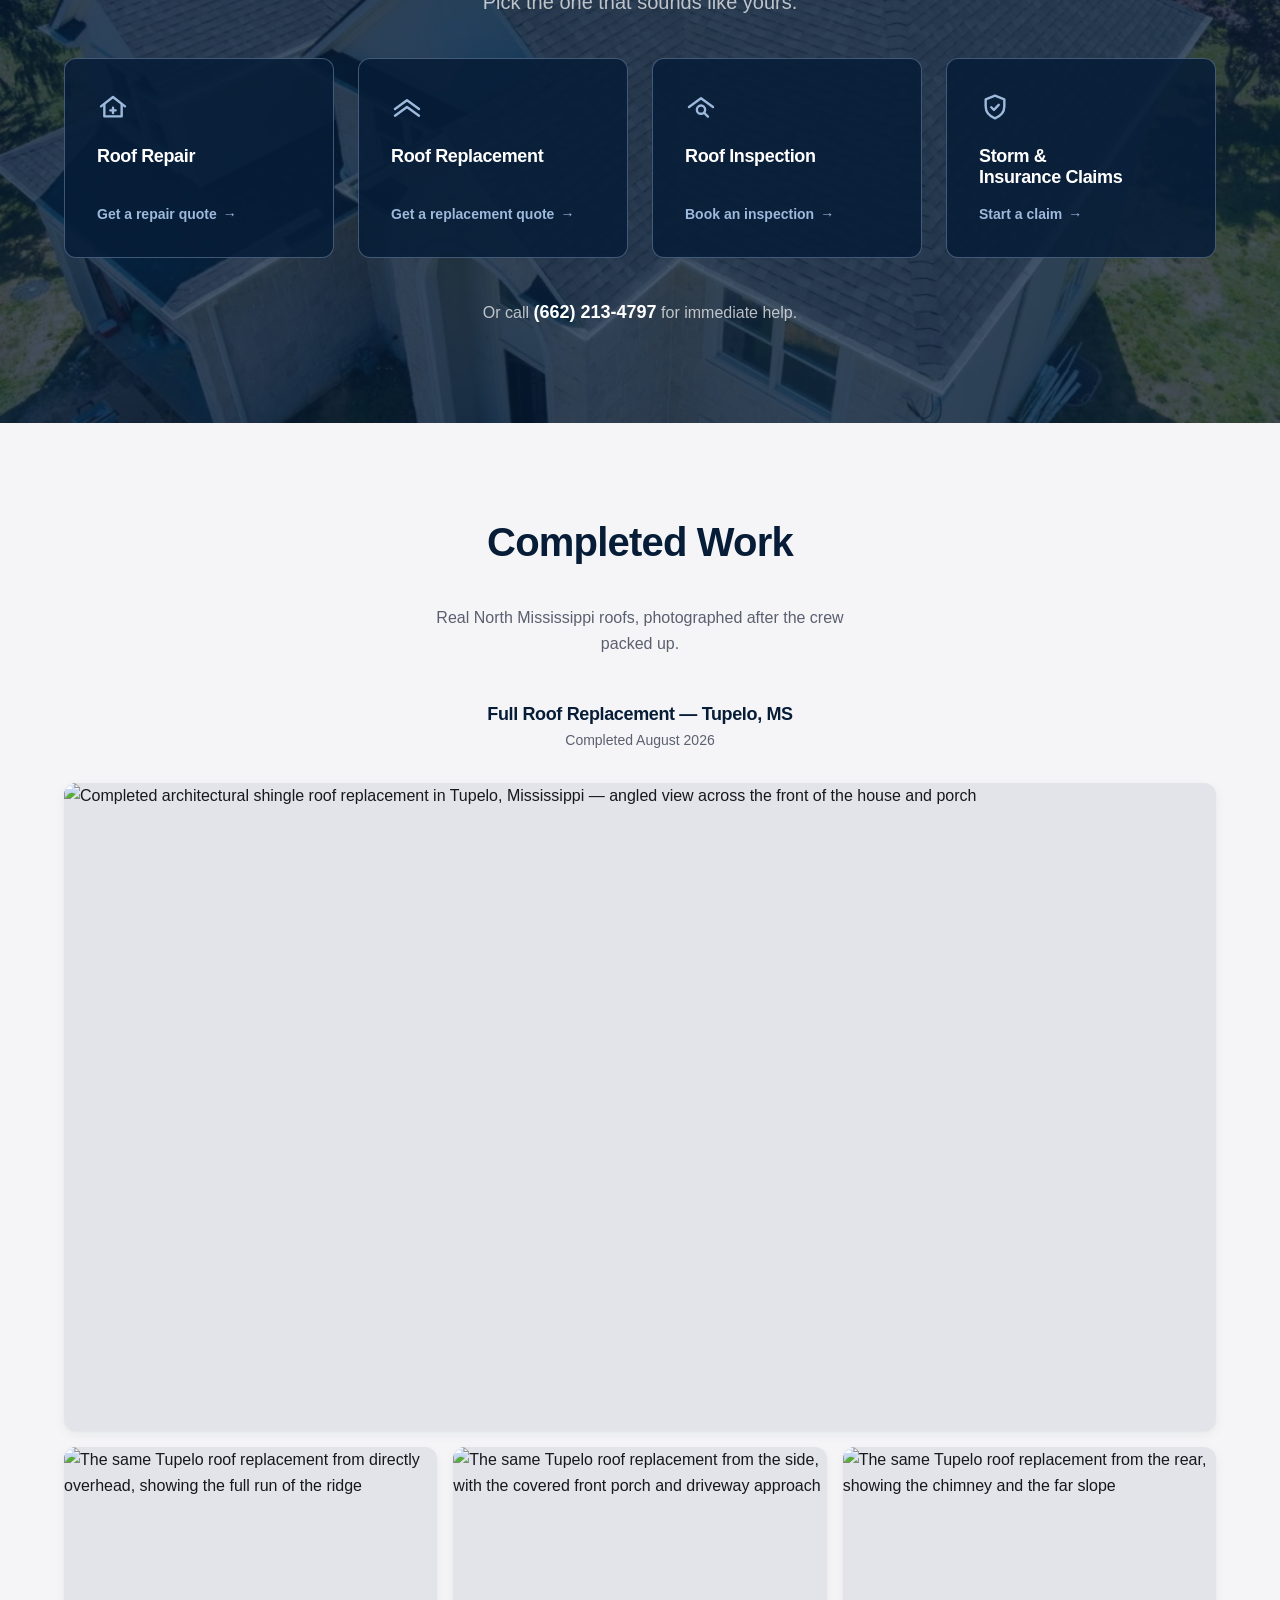
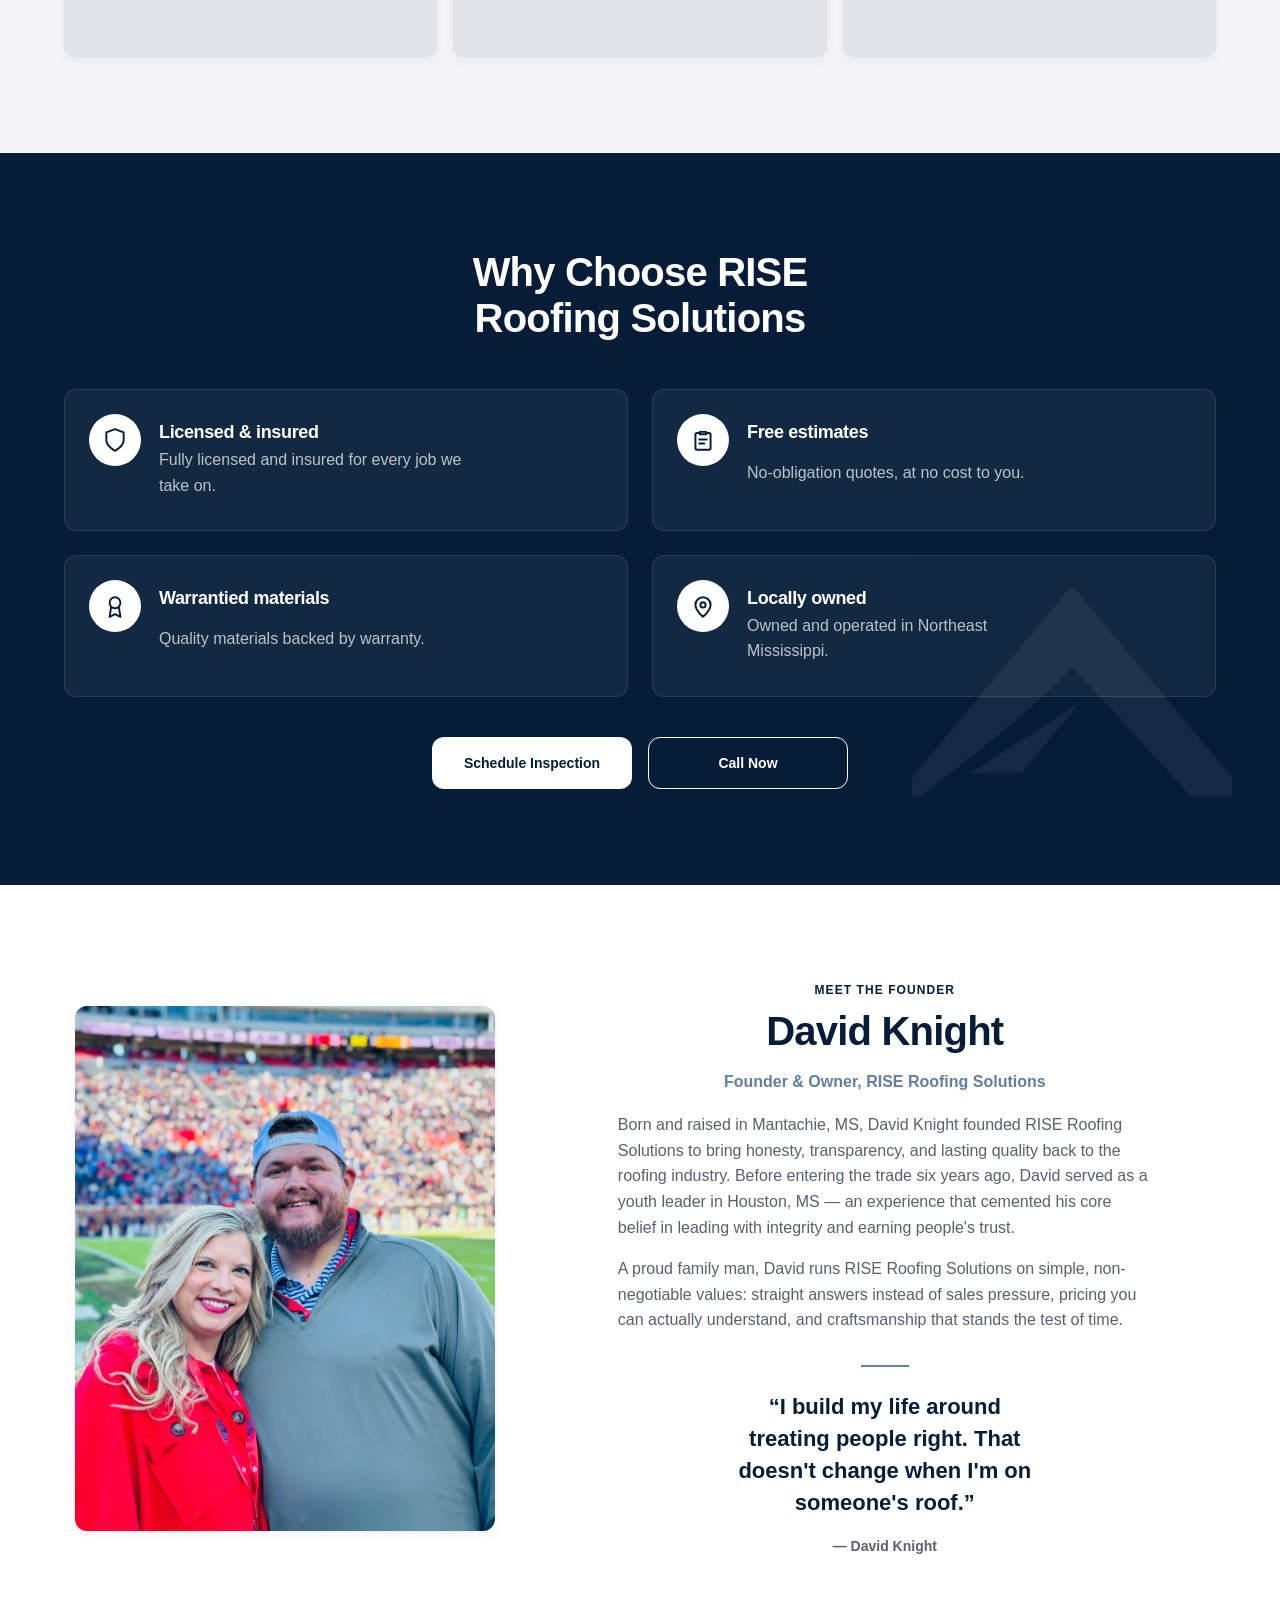
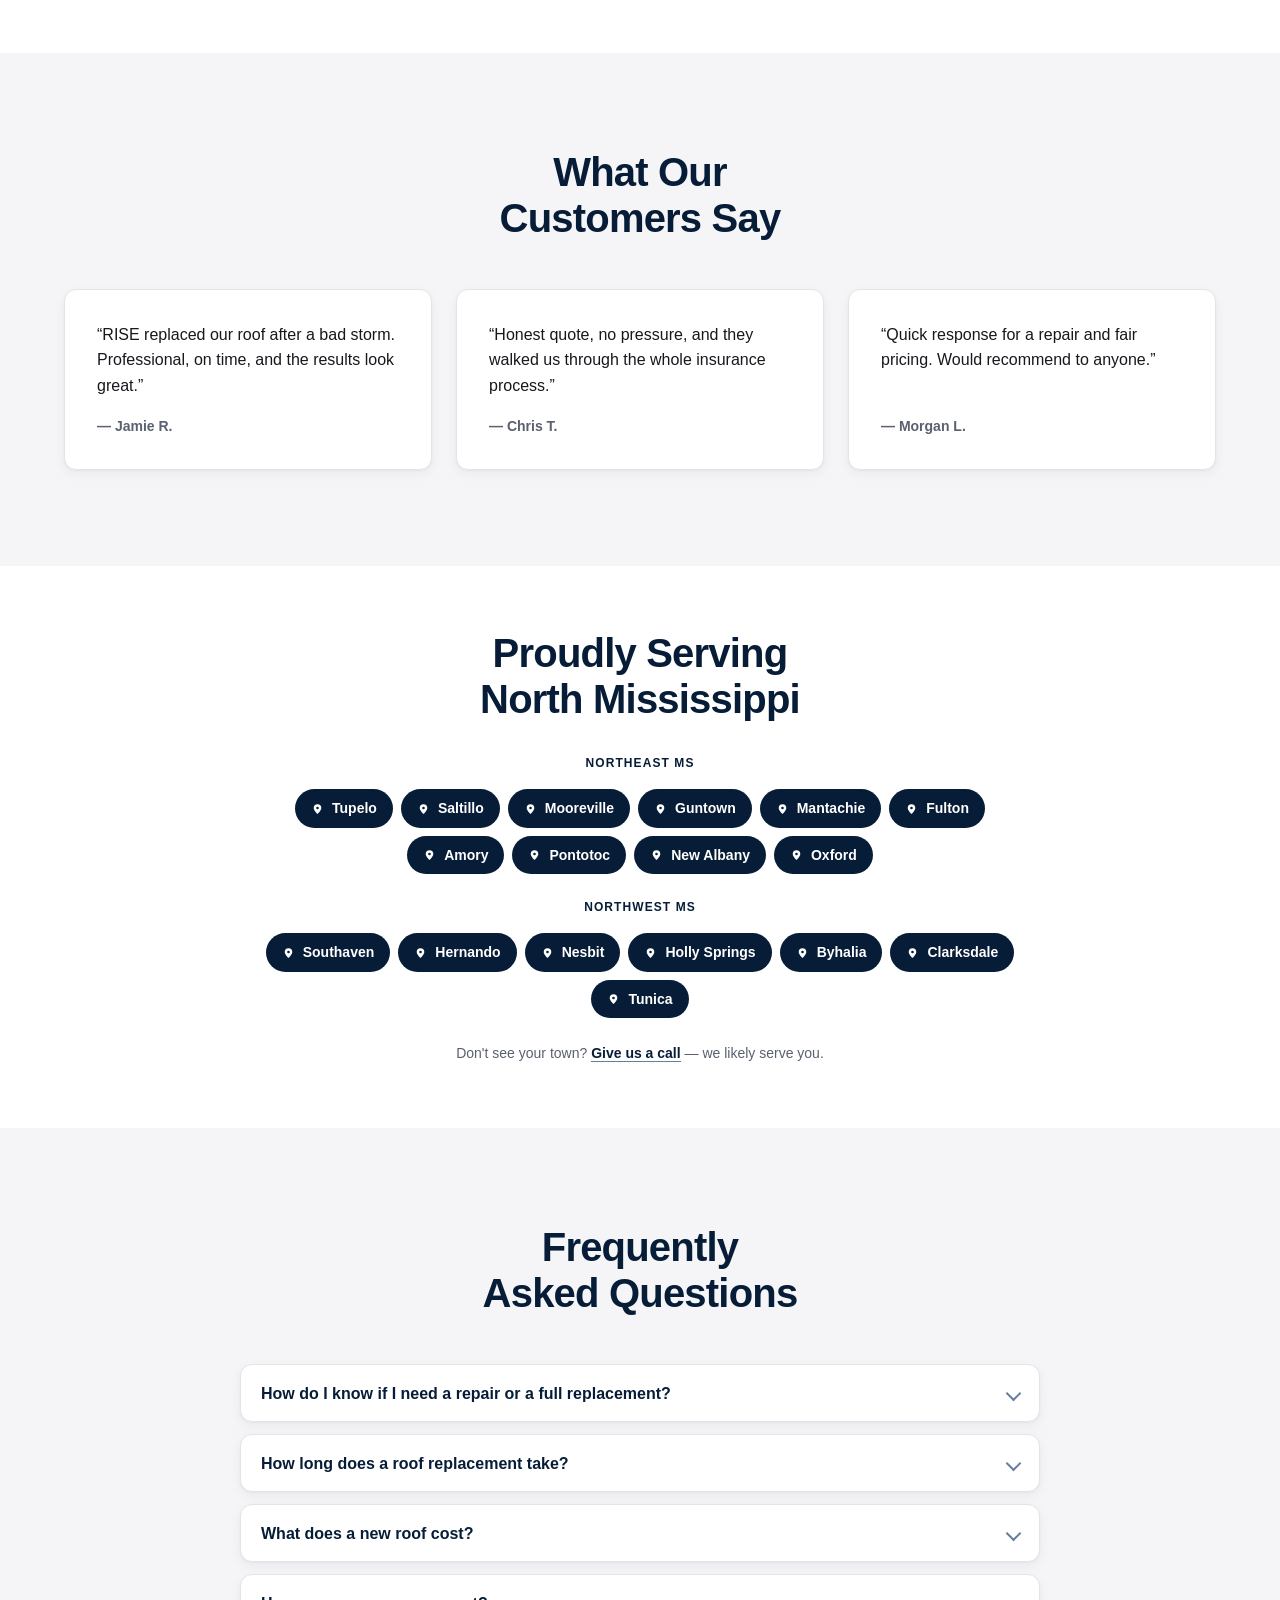
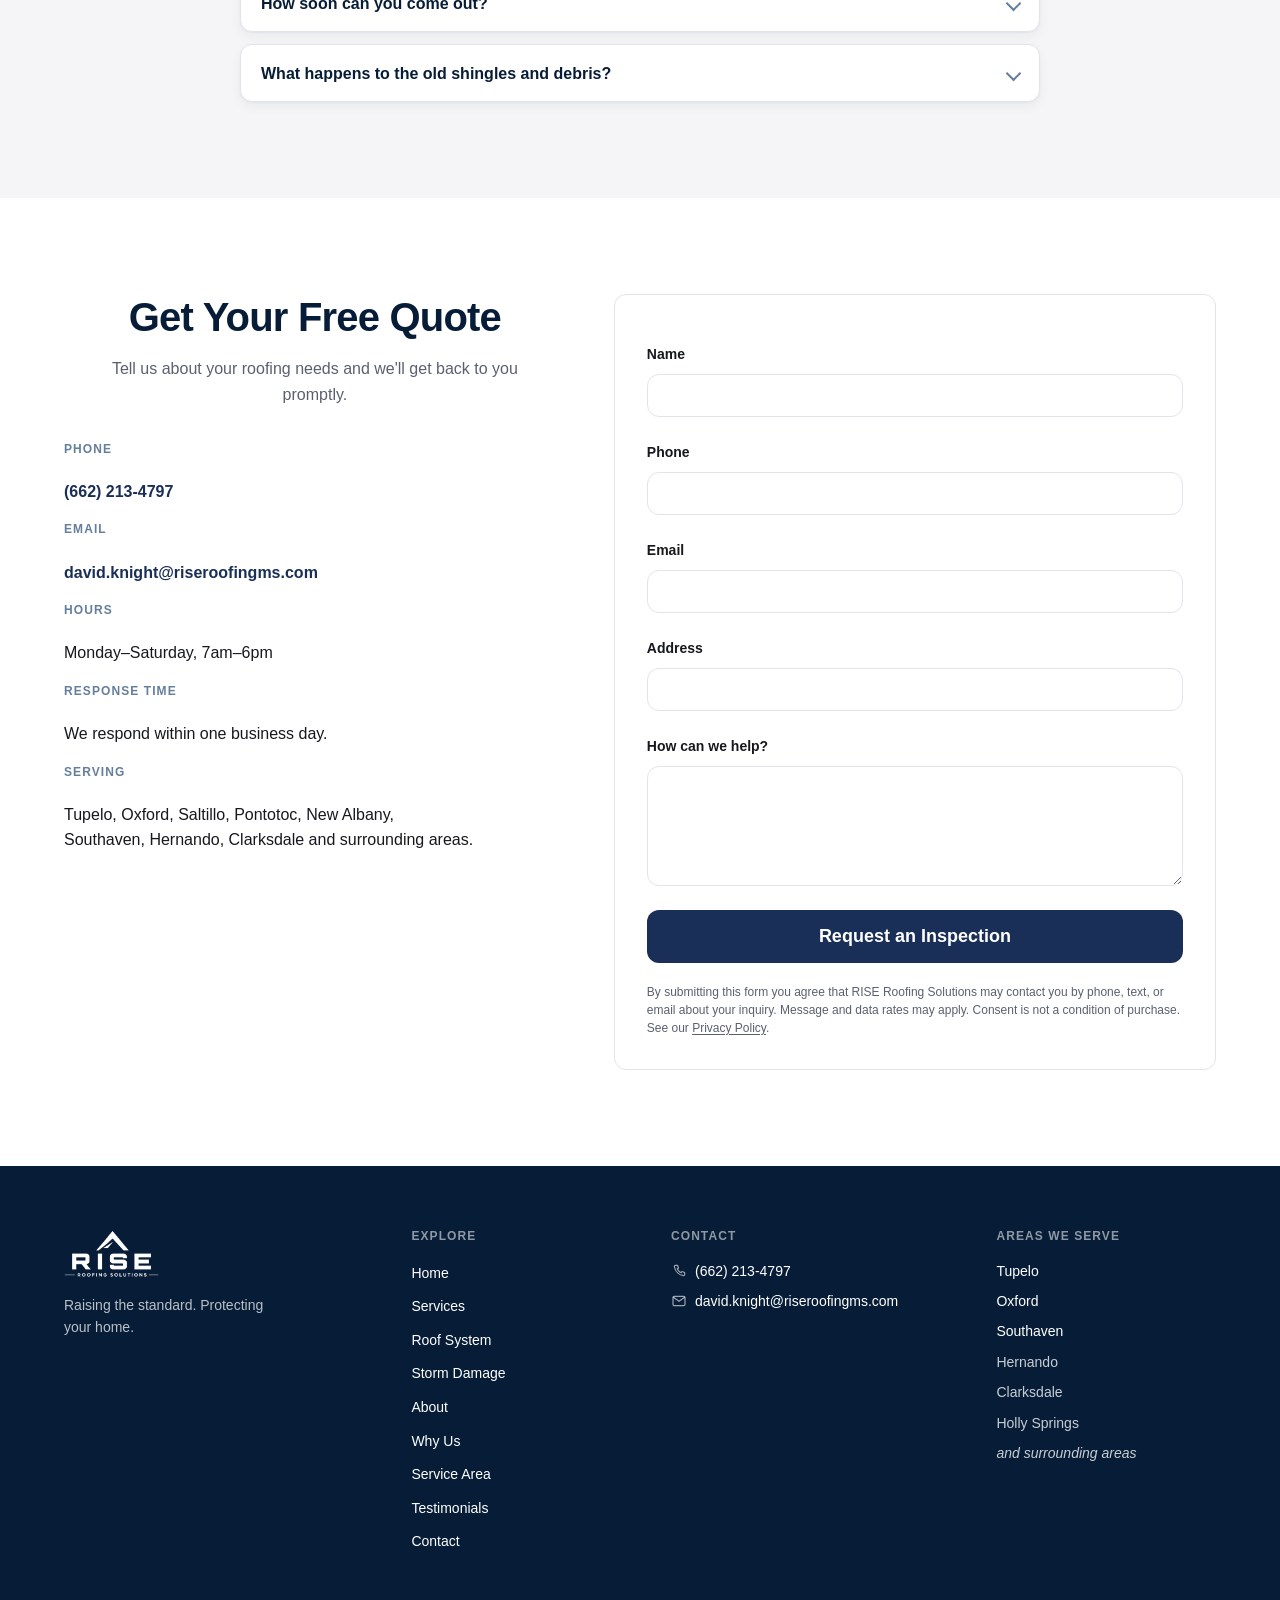
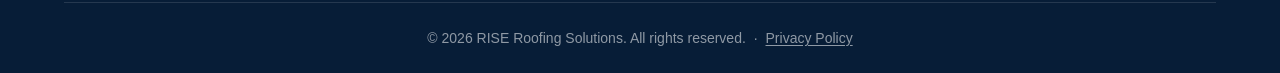
==== commit a55736d3: "Move the proof line under the field, where the storm page already puts it Between the sub and the fo" ====
--- a/index.html
+++ b/index.html
@@ -201,22 +201,6 @@
             inspect it.
           </p>
 
-          <!-- Evidence between the claim above and the ask below. Without it
-               the panel asks for a home address, and discloses that it will be
-               followed up on, having given no reason to believe the lookup
-               returns anything — so the most specific thing said was the cost.
-
-               Written by tools/inject-storm-proof.mjs at build time, from the
-               same data/storm-index.json the storm page reads. Not fetched:
-               the numbers would land after first paint and push the form down,
-               and the form is what the height queries in styles.css exist to
-               keep above the fold. The build fails if the placeholder survives,
-               so this can never ship as literal text.
-
-               It carries hero-anim-2, the step the headline and sub already
-               share, rather than a fifth beat of its own. -->
-          <p class="hero-proof hero-anim hero-anim-2">__STORM_PROOF__</p>
-
           <!-- Same ids and classes as the shared lookup partial, deliberately:
                script.js binds the Search Box autocomplete to #lookup-cta-address
                and #lookup-cta-suggest, so this markup picks it up with no new
@@ -261,6 +245,26 @@
                 hidden
               ></ul>
             </div>
+
+            <!-- Evidence for the control it sits under. Without it the panel
+                 asks for a home address, and discloses that it will be followed
+                 up on, having given no reason to believe the lookup returns
+                 anything — so the most specific thing said was the cost.
+
+                 Under the field rather than up in the copy stack: three
+                 paragraphs before the form read as busy, and the storm page
+                 already states its own currency this way (.sh-currency). Inside
+                 the form so it is structurally attached to the input it
+                 describes, and below .lookup-cta-field so it sits on the navy
+                 rather than inside the white card.
+
+                 Written by tools/inject-storm-proof.mjs at build time from the
+                 same data/storm-index.json the storm page reads. Not fetched:
+                 the numbers would land after first paint and push the form
+                 down, and the form is what the height queries in styles.css
+                 exist to keep above the fold. The build fails if the
+                 placeholder survives, so it can never ship as literal text. -->
+            <p class="hero-proof">__STORM_PROOF__</p>
           </form>
 
 
--- a/styles.css
+++ b/styles.css
@@ -826,20 +826,40 @@
 
    The counts themselves take the one step back up, to the sub's brightness.
    They are the two words a homeowner scanning the panel should catch. */
-/* No max-width of its own, deliberately. .hero-sub caps at 46ch to keep the
-   sentence readable, but this line is scanned rather than read, and every
-   character pulled off a third line is 22px the Call button gets back. It
-   takes the full copy column instead and the injector keeps it to two. */
+/* The proof line, stated under the field rather than in the copy stack.
+
+   It began between .hero-sub and the form, and three paragraphs stacked ahead
+   of the control read as busy — the sub and this line are both explanatory
+   grey text, one after the other, and they competed. Under the field it stops
+   competing: it is a caption on the thing it substantiates, in the place this
+   site already puts provenance (see .sh-currency, "per-layer data currency,
+   stated under the field", which the storm page uses for the same job).
+
+   Sized and coloured as a credit line, not a stat block. A big number over a
+   small label is the template hero move, and at display size these counts read
+   as decoration and invite the question of what a cell is. The credibility is
+   in NOAA and the National Weather Service being named and the date being
+   current, not in the type size.
+
+   No max-width: .hero-sub caps at 46ch to keep a sentence readable, but this
+   is scanned rather than read, and running the full column is what keeps it to
+   one line. */
 .hero-proof {
-  margin: 0 0 var(--space-2);
-  color: rgba(255, 255, 255, 0.6);
-  font-size: var(--text-sm);
+  /* 8px to the card above against the lookup's own 24-40px below it, so the
+     caption reads as attached to the field rather than as a row floating
+     between the field and the buttons. Equal gaps on both sides made it a
+     seventh block; unequal ones make it part of the sixth. */
+  margin: var(--space-1) 0 0;
+  color: rgba(255, 255, 255, 0.52);
+  font-size: var(--text-xs);
   line-height: 1.5;
 }
 
+/* A brightness step, not a weight one. Bolding both counts at caption size put
+   the busyness straight back — two dark blobs in a line meant to be quiet. */
 .hero-proof strong {
-  color: rgba(255, 255, 255, 0.82);
-  font-weight: 600;
+  color: rgba(255, 255, 255, 0.74);
+  font-weight: inherit;
 }
 
 /* Two classes, not one. The element carries both .lookup-cta-form and
@@ -6110,23 +6130,19 @@
     padding-right: var(--space-5);
   }
 
-  /* A narrower column wraps everything one line deeper — the proof line runs
-     to three here rather than two — so the gaps give back what the wrapping
-     takes. Without this the Call button missed by 9px at 768x900, which is
-     the tall-and-narrow corner neither height tier reaches. */
+  /* A narrower column wraps everything one line deeper — the proof caption
+     runs to two here rather than one — so the gap gives back what the wrapping
+     takes. Without this the Call button missed by 9px at 768x900, which is the
+     tall-and-narrow corner neither height tier reaches. */
   .hero-panel .hero-sub {
     margin-bottom: var(--space-2);
   }
-
-  .hero-panel .hero-proof {
-    margin-bottom: var(--space-1);
-  }
 }
 
 /* Second tier, for viewports shorter still.
 
-   The first tier alone lands the Call button at 759 and the privacy note at
-   817, so it is only fully sufficient from about 820 of height upward. Below
+   The first tier alone lands the Call button at 735 and the privacy note at
+   793, so it is only fully sufficient from about 800 of height upward. Below
    that this tier takes over — which means it covers the whole 650-to-820 span
    where most real laptop windows actually sit once the browser's own chrome is
    subtracted from a 768- or 800-tall screen.
@@ -6135,14 +6151,18 @@
    longer a composition with a mark at the top of it; it is a form with a
    letterhead, and the mark is sized accordingly.
 
-   The tagline goes entirely at this height. It is the one block in the panel
-   that carries no information the visitor cannot already see: the logo it sits
-   under is the same lockup, and "raising the standard" is a slogan where the
-   line above the form is evidence. Dropping it buys 36px, which is most of
-   what the proof line costs — that is the trade, made explicitly.
-
-   It pays for itself twice: at 768 of height this tier puts the privacy note
-   back above the fold as well, which the first tier could not do. */
+   The tagline goes entirely at this height, and the reason is count rather
+   than arithmetic. It is the one block in the panel carrying nothing the
+   visitor cannot already see — the logo above it is the same lockup, and
+   "raising the standard" is a slogan where everything else here is either the
+   claim, the evidence or the control. On a short screen the panel has room to
+   be read as five blocks, not six, and this is the one to lose.
+
+   It was first dropped to pay for a proof line that cost 58px in the copy
+   stack. That line is a caption under the field now and costs 18, so the
+   budget no longer needs it — restoring the tagline would still fit at 768.
+   It stays out because six blocks on a short screen is what made the panel
+   feel busy, which is the thing the caption move was answering. */
 @media (min-width: 768px) and (max-height: 820px) {
   .hero-panel {
     padding-top: calc(var(--header-h) + 16px);
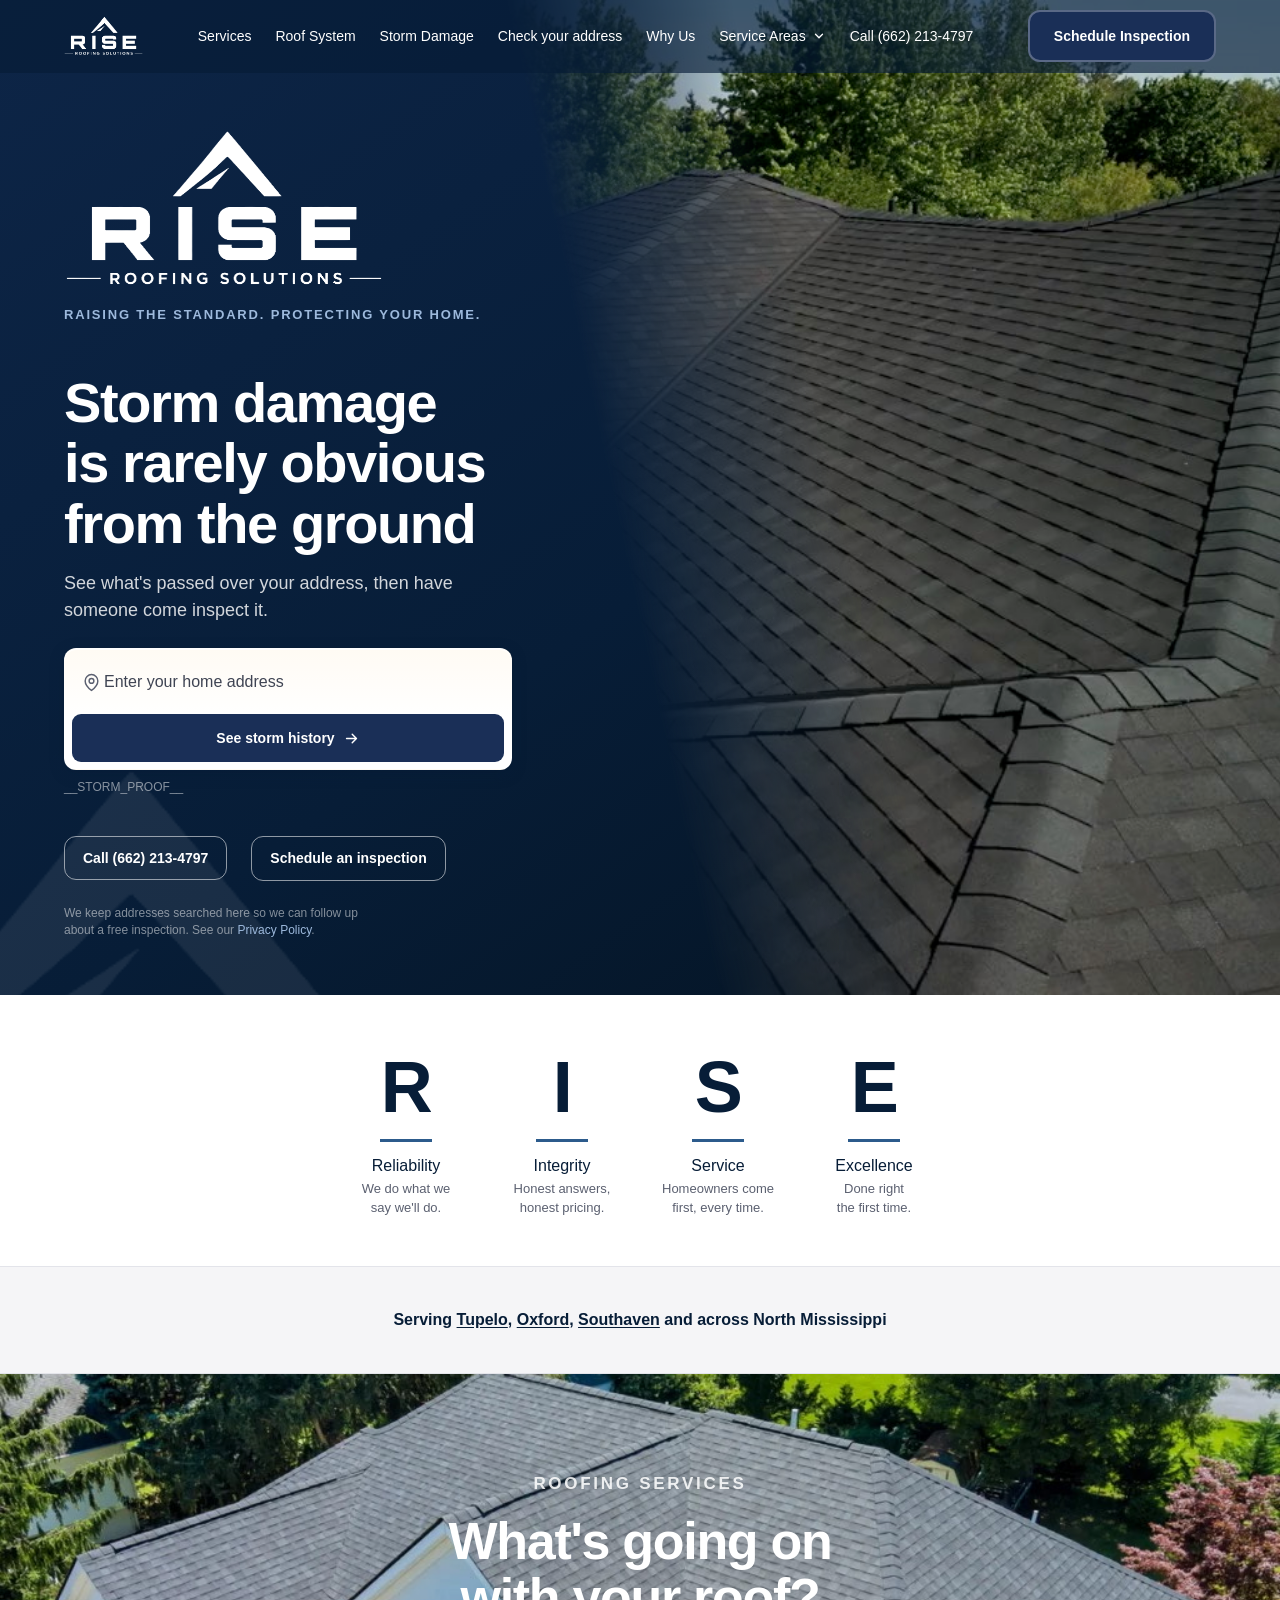
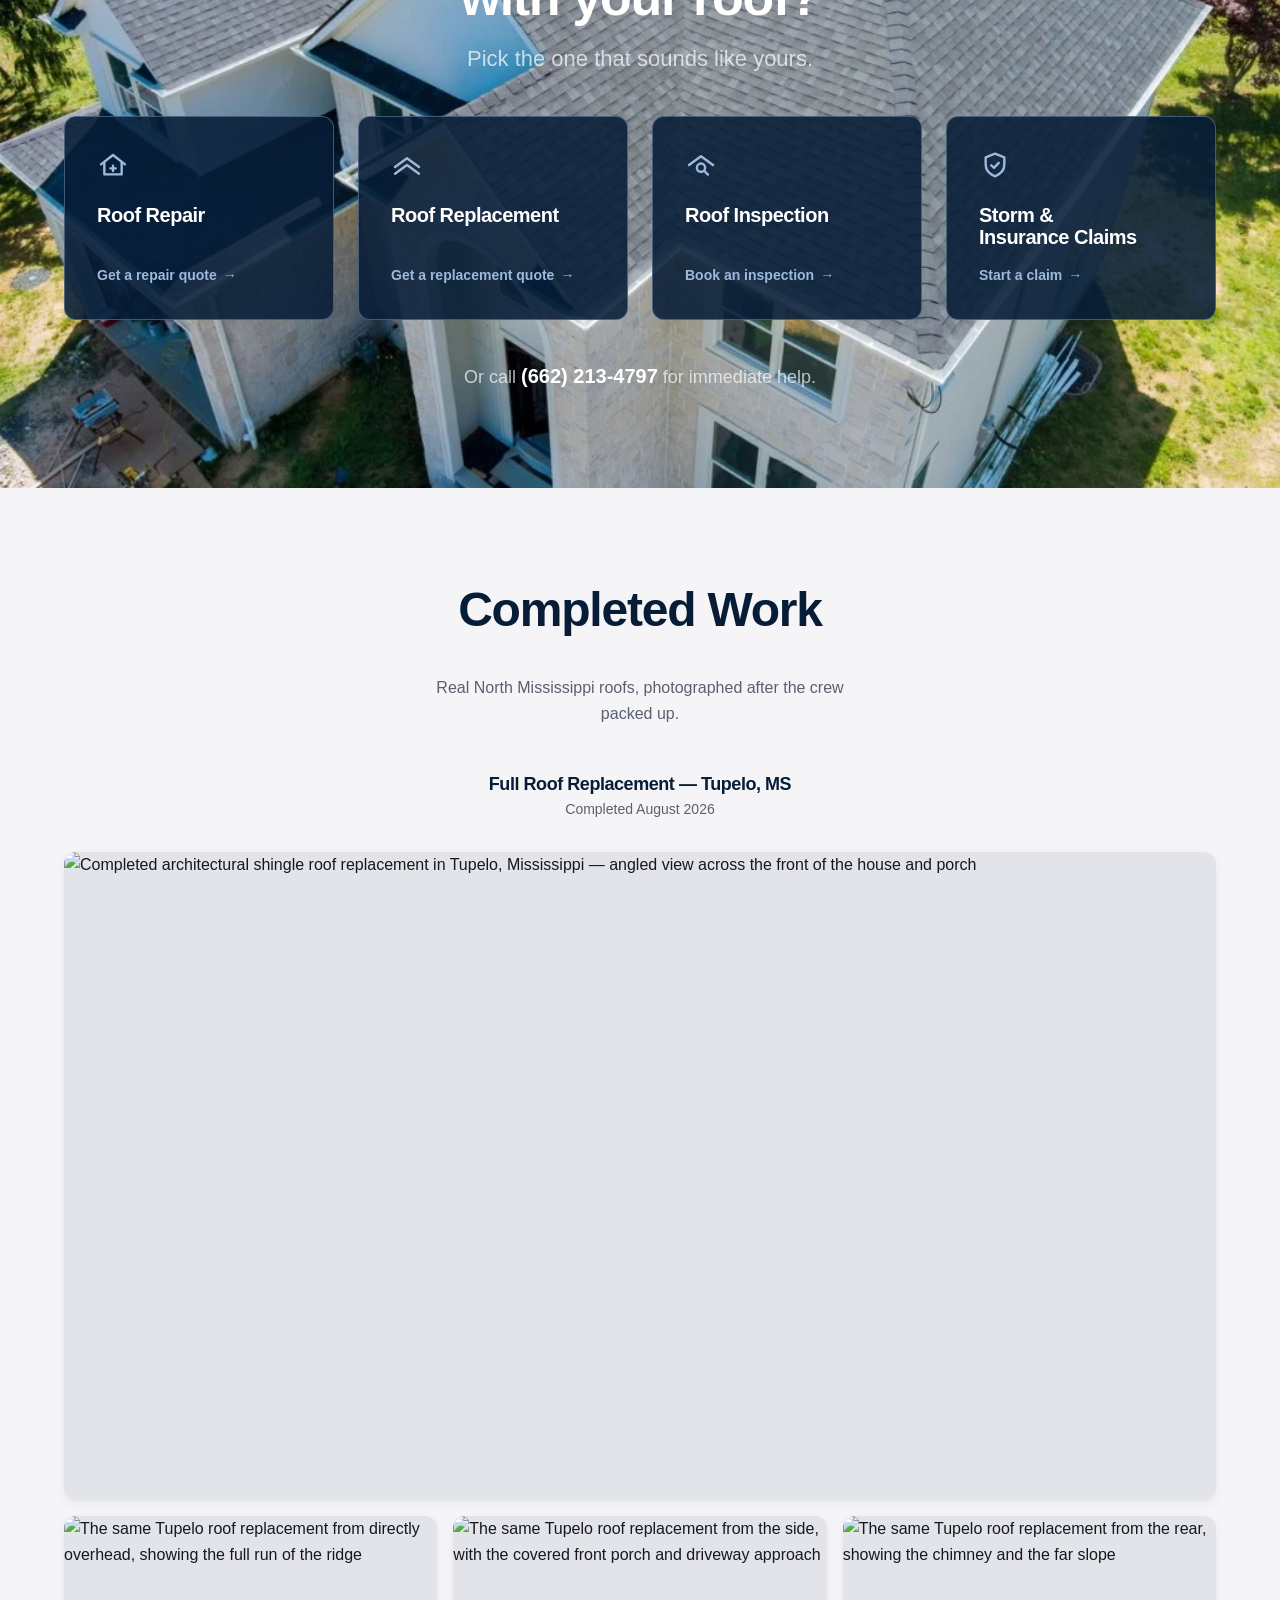
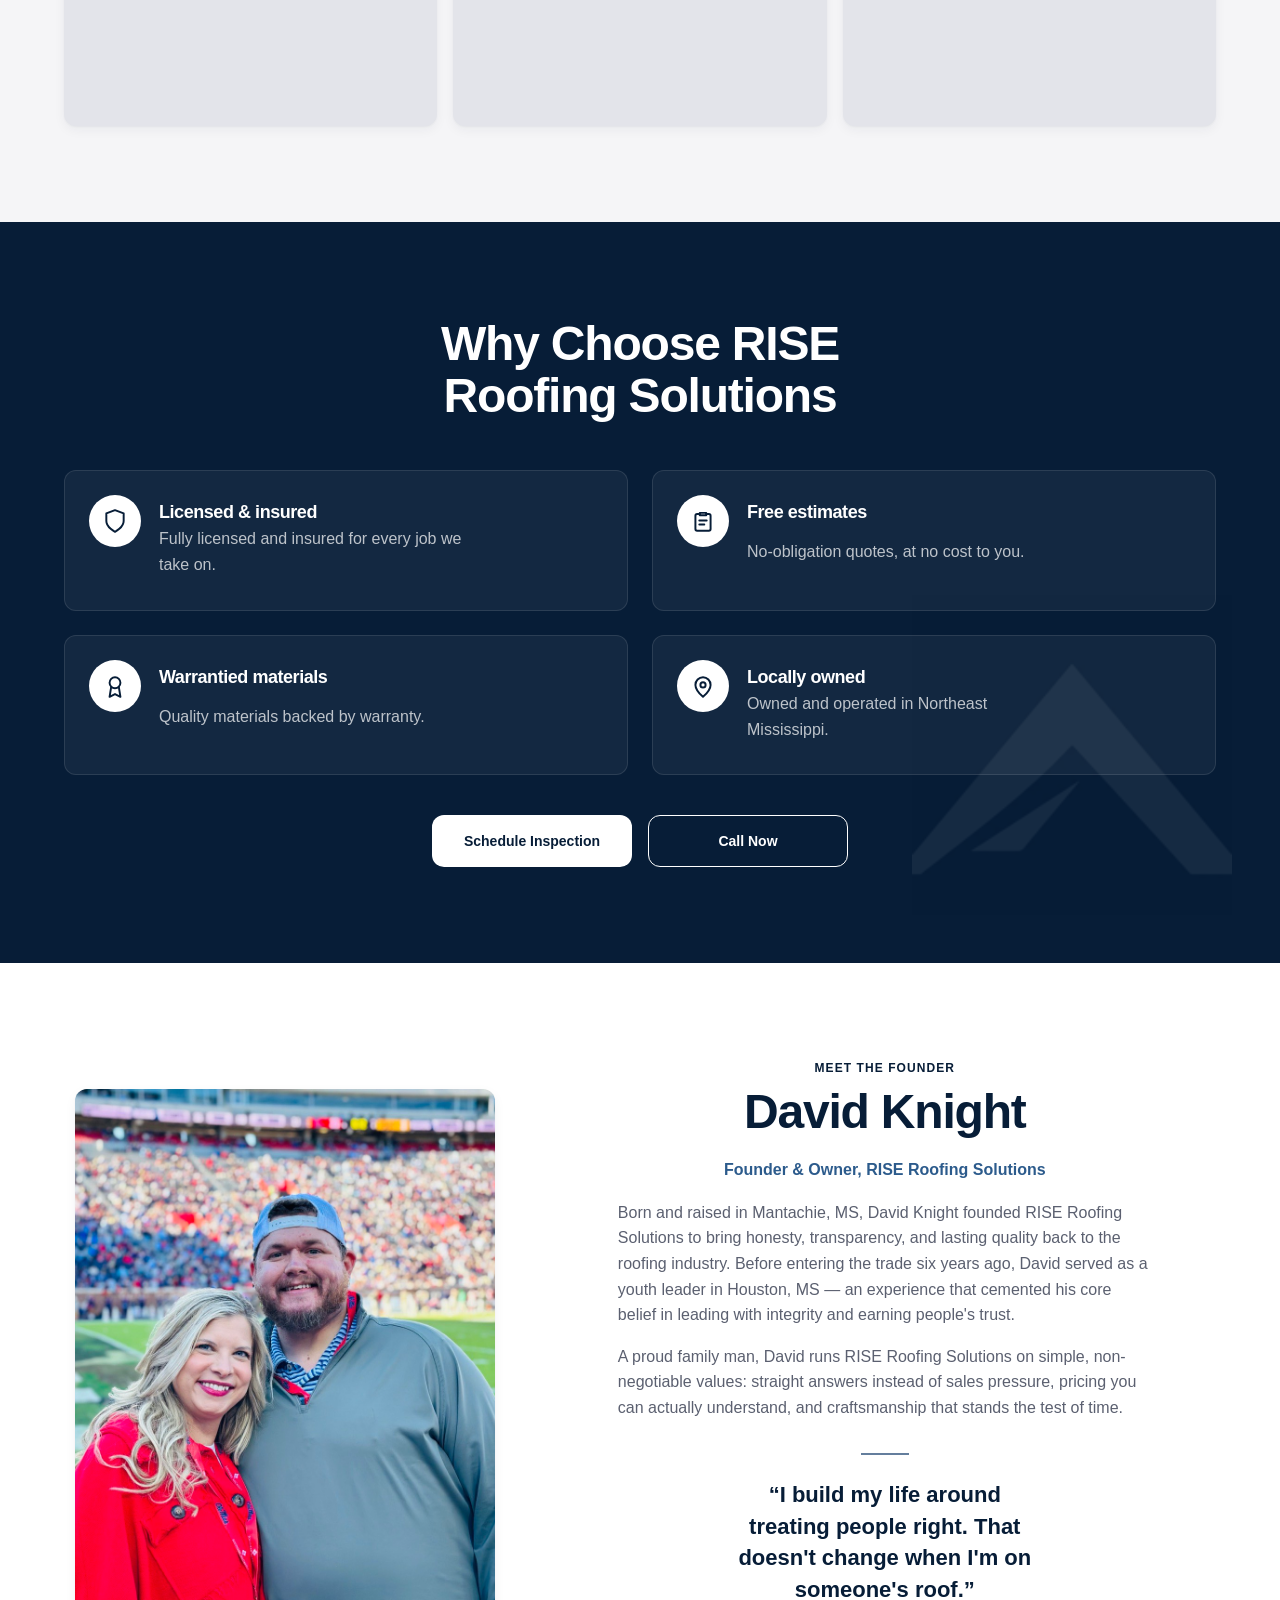
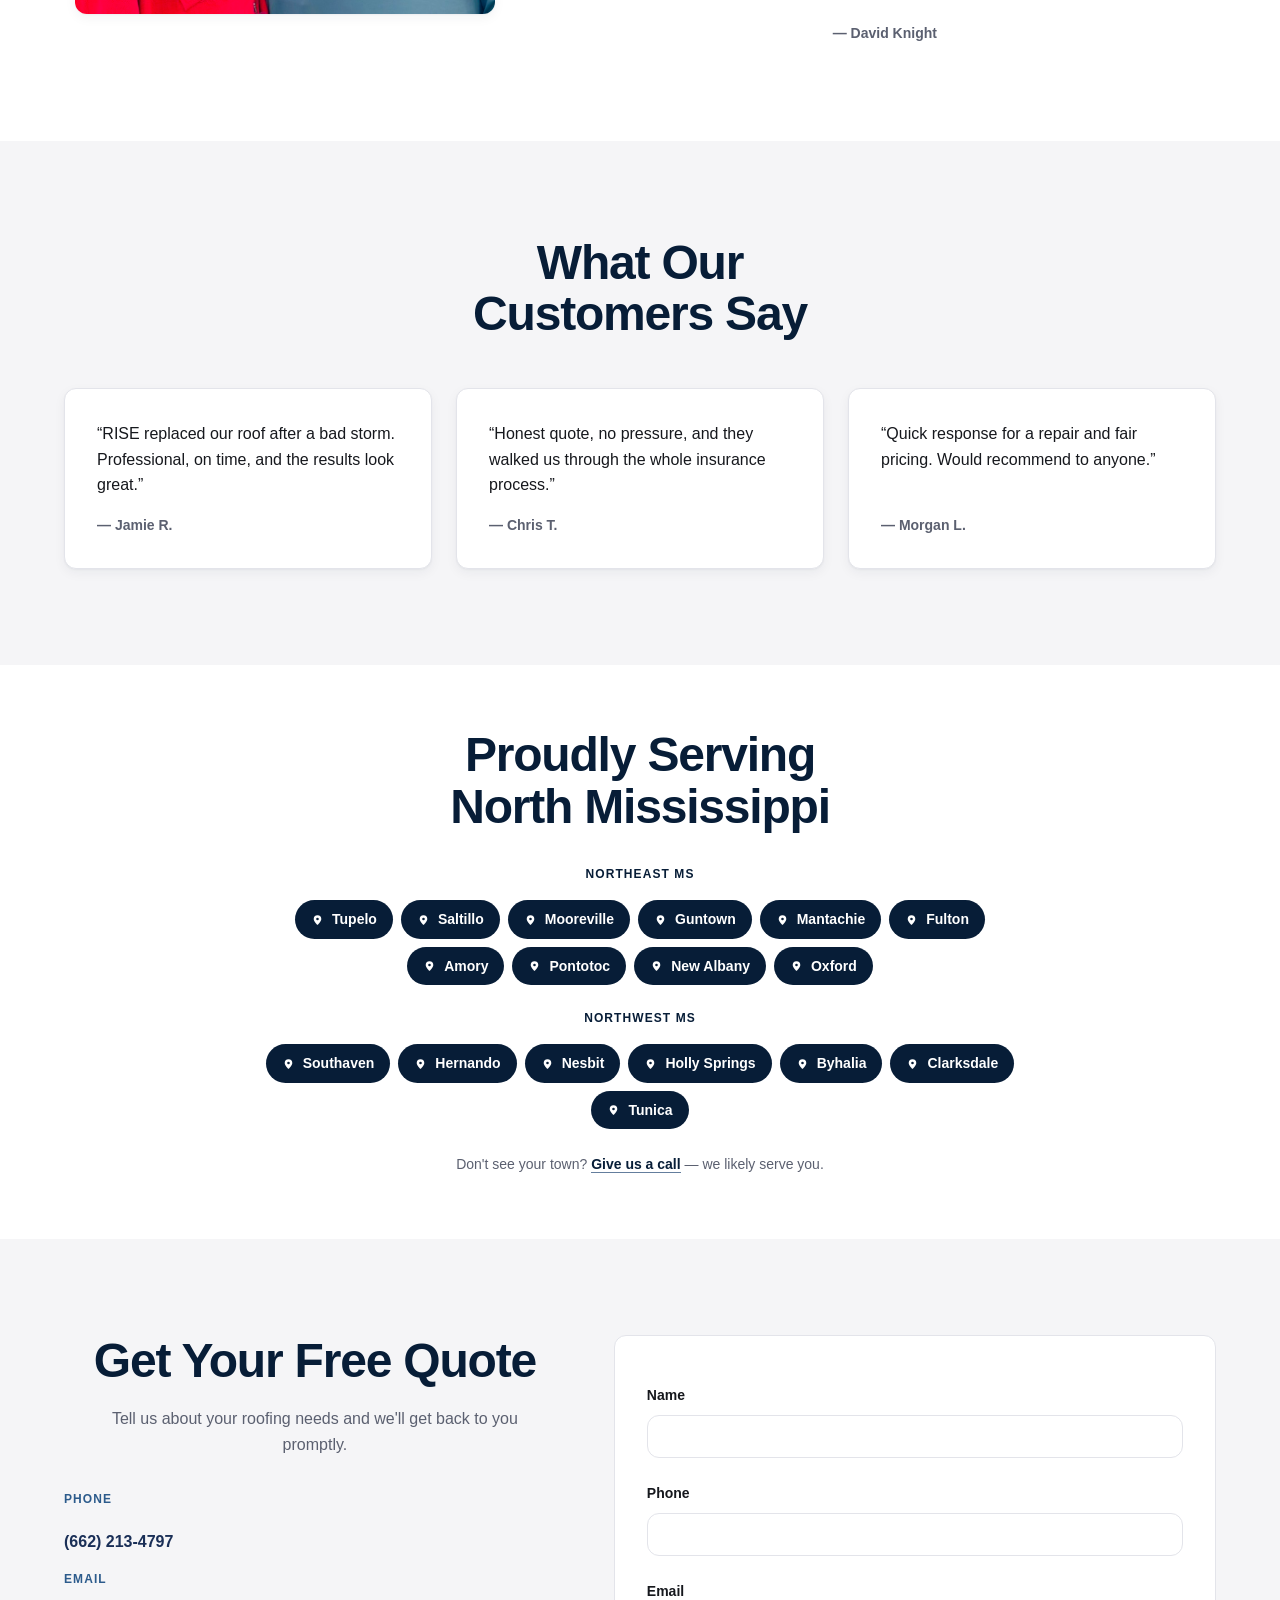
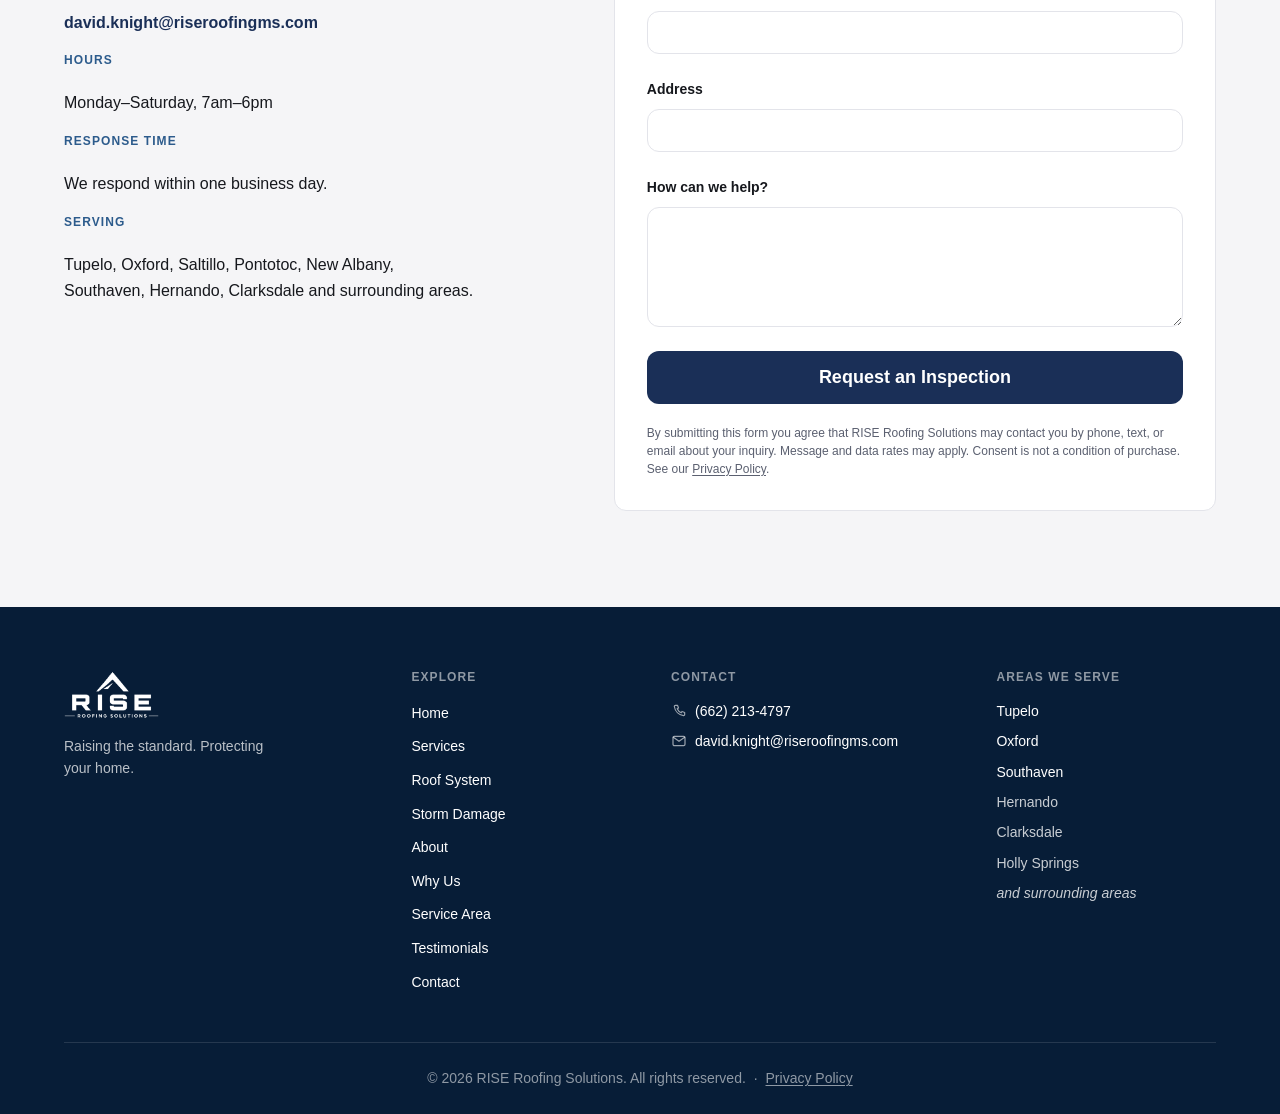
==== commit 2634f28b: "Merge main, and rescale the hero headline below 1100 to keep the fold Auto-merge was clean in both i" ====
--- a/index.html
+++ b/index.html
@@ -365,7 +365,7 @@
       </div>
     </section>
 
-    <section id="services" class="services">
+    <section id="services" class="services services-photo">
       <div class="container">
         <p class="services-eyebrow reveal">Roofing services</p>
         <h2 class="reveal">What's going on with your roof?</h2>
@@ -458,7 +458,7 @@
       </div>
     </section>
 
-    <section id="why-us" class="why-us">
+    <section id="why-us" class="why-us why-us-home">
       <div class="container">
         <h2 class="reveal">Why Choose RISE Roofing Solutions</h2>
 
@@ -618,15 +618,18 @@
       </div>
     </section>
 
-    <section id="faq" class="faq-section">
+        <!-- HIDDEN UNTIL DAVID SUPPLIES COPY.
+         Held back rather than deleted so the questions and the structure
+         survive: this section carried the five homepage FAQ answers,
+         every one of them still reading "[David . your answer here.]" on the
+         live site. Uncomment as a block once the wording arrives.
+         Nothing else links to it - there is no href to #faq anywhere in the
+         source, and no FAQPage schema depends on it.
+
+<section id="faq" class="faq-section">
       <div class="container">
         <h2 class="reveal">Frequently Asked Questions</h2>
 
-        <!-- PLACEHOLDER — the five answers still need David's own wording.
-             Each one commits the business to specifics (cost, lead time,
-             response time, debris handling), so none of it should be invented.
-             Replace the bracketed text and drop the needs-copy class as each
-             answer is filled in. -->
         <div class="faq reveal">
           <details class="faq-item" name="home-faq">
             <summary>How do I know if I need a repair or a full replacement?</summary>
@@ -665,8 +668,9 @@
         </div>
       </div>
     </section>
-
-    <section id="contact" class="contact">
+    -->
+
+    <section id="contact" class="contact contact-alt">
       <div class="container contact-inner">
         <div class="contact-info">
           <h2>Get Your Free Quote</h2>
--- a/styles.css
+++ b/styles.css
@@ -71,16 +71,45 @@
   --text-base: 1rem;
   --text-lg: 1.125rem;
   --text-xl: 1.375rem;
-  --text-h3: var(--text-lg);
-  --text-h2: clamp(1.75rem, 1.2rem + 2vw, 2.5rem);
-  --text-h1: clamp(2rem, 1.4rem + 2.4vw, 2.75rem);
+  /* Display scale. Headings only — body text is deliberately untouched, so the
+     gap between display and copy widens instead of everything growing. Tune
+     these five and every heading on every page follows; nothing downstream
+     restates a size.
+
+              390px    1440px      was
+     h1        36px      56px      32 / 44
+     h2        32px      48px      28 / 40
+     h3        20px      20px      18 / 18
+  */
+  --display-h1: clamp(2.25rem, 1.5rem + 3vw, 3.5rem);
+  --display-h2: clamp(2rem, 1.3rem + 2.6vw, 3rem);
+  --display-h3: 1.25rem;
+  /* 1.08 from 1.15. At 56px that is 60px of leading; 1.15 left 64px and the
+     two lines of a headline read as separate rows. */
+  --display-lh: 1.08;
+  /* -0.025em from -0.02em. Larger type needs proportionally more negative
+     tracking to hold together, not less. */
+  --display-track: -0.025em;
+
+  /* The old names stay as the interface every rule already consumes, so the
+     rescale needs no edit at any call site. */
+  --text-h3: var(--display-h3);
+  --text-h2: var(--display-h2);
+  --text-h1: var(--display-h1);
 
   /* Motion — everything stays under 400ms */
   --dur-hover: 150ms;
   --dur-fast: 200ms;
   --dur-base: 260ms;
   --dur-slow: 380ms;
-  --dur-reveal: 400ms;
+  /* Scroll-reveal motion. These three are the whole vocabulary: change them
+     here and every revealed element on every page follows, because nothing
+     restates a literal. 800ms with a strong ease-out finishes most of its
+     travel early, so it reads deliberate rather than slow. The values band
+     runs the same curve at its own hardcoded 600ms. */
+  --dur-reveal: 800ms;
+  --reveal-travel: 40px;
+  --ease-reveal: cubic-bezier(0.16, 1, 0.3, 1);
   --ease-out: cubic-bezier(0.22, 0.75, 0.3, 1);
 
   /* One card shadow, one lifted variant, one for fixed overlays */
@@ -122,9 +151,9 @@
 h1,
 h2,
 h3 {
-  line-height: 1.15;
+  line-height: var(--display-lh);
   margin: 0 0 0.5em;
-  letter-spacing: -0.02em;
+  letter-spacing: var(--display-track);
   text-wrap: balance;
 }
 
@@ -275,7 +304,11 @@
   font-weight: 700;
 }
 
-.nav-cta {
+/* Qualified with .btn because .btn and .btn-primary both sit later in this
+   file at equal specificity, so a bare .nav-cta loses the tie the moment
+   either gains white-space. The element is always class="btn btn-primary
+   nav-cta". Found by tools/check-css-order.mjs. */
+.btn.nav-cta {
   white-space: nowrap;
 }
 
@@ -802,7 +835,7 @@
   margin: 0 0 var(--space-2);
   color: #fff;
   font-size: var(--text-h1);
-  line-height: 1.12;
+  line-height: var(--display-lh);
   text-wrap: balance;
 }
 
@@ -950,12 +983,40 @@
     border-color var(--dur-fast) var(--ease-out);
 }
 
+/* Focus ring, accent-deep. Deliberately NOT inside the reduced-motion query:
+   a ring is state, not motion, and gating it would leave reduced-motion
+   keyboard users with no visible focus at all. Only the transition below is
+   gated.
+
+   :focus-within rather than :focus-visible on the input, because the ring
+   belongs to the whole white field — the input, the pin and the submit button
+   all sit inside it. It fires for keyboard and pointer alike, which is what
+   makes it survive a Tab as well as a click.
+
+   Drawn with box-shadow, not outline or border-width, so it adds no layout box
+   the Search Box dropdown would have to be repositioned around: the list is
+   absolutely positioned against this element and its top: calc(100% + 6px) is
+   measured from the border edge, which the shadow does not move. */
 .hero-panel .hero-lookup .lookup-cta-field:focus-within {
-  border-color: var(--accent-light);
+  /* Border accent-deep: it sits against the white field, where #2C5B8C is
+     7.04:1 and unmistakable.
+
+     The outer ring is accent-light, not accent-deep. Measured, an accent-deep
+     ring on the navy panel is rgb(14,40,71) against rgb(9,31,59) — 1.11:1,
+     which is invisible. A dark blue ring on a dark navy ground cannot work;
+     the ring has to lighten away from the panel, not darken into it. */
+  border-color: var(--accent-deep);
   box-shadow: inset 0 1px 0 #fff,
     0 8px 22px rgba(7, 29, 55, 0.4),
     0 2px 6px rgba(7, 29, 55, 0.24),
-    0 0 0 4px rgba(157, 185, 220, 0.32);
+    0 0 0 3px rgba(157, 185, 220, 0.75);
+}
+
+@media (prefers-reduced-motion: no-preference) {
+  .hero-panel .hero-lookup .lookup-cta-field {
+    transition: box-shadow var(--dur-fast) var(--ease-out),
+      border-color var(--dur-fast) var(--ease-out);
+  }
 }
 
 /* Sits on the input's row rather than becoming a row of its own. */
@@ -1030,8 +1091,22 @@
   background: var(--color-primary-dark);
 }
 
-.hero-field-go:hover .hero-field-arrow {
-  transform: translateX(2px);
+/* The shift is motion, so it is gated. The transition lives here too — with
+   it on the base rule a reduced-motion visitor would still get an animated
+   colour change on the arrow. --dur-hover/--ease-out are the site's hover
+   timing, the same pair .card-link and .btn already use. */
+@media (prefers-reduced-motion: no-preference) {
+  /* Qualified: the base .hero-field-arrow rule sits below this query, so at
+     one class it would win the tie on source order. check-css-order caught
+     this on the first build. */
+  .hero-field-go .hero-field-arrow {
+    transition: transform var(--dur-hover) var(--ease-out);
+  }
+
+  .hero-field-go:hover .hero-field-arrow,
+  .hero-field-go:focus-visible .hero-field-arrow {
+    transform: translateX(3px);
+  }
 }
 
 .hero-field-go:focus-visible {
@@ -1048,7 +1123,6 @@
   stroke-width: 2;
   stroke-linecap: round;
   stroke-linejoin: round;
-  transition: transform var(--dur-hover) var(--ease-out);
 }
 
 /* Below the buttons now, and smaller. It used to sit between the lookup and
@@ -1279,38 +1353,37 @@
    about 1100 the section is tall enough that the image fits vertically and
    the crop turns horizontal, so the Y term stops doing anything and the strip
    on view is the middle fifth of the frame — also shingle. */
-.services {
+/* Photographic treatment — HOMEPAGE ONLY.
+
+   .services is not a shared partial: the homepage and the three city pages
+   each carry their own copy of the markup under the same class name. So the
+   only thing that was shared here was the CSS, and unscoped it repainted the
+   city pages' service cards navy while leaving their descriptions at
+   --color-text-muted, which measured 1.01:1 — invisible. Everything below is
+   keyed to .services-photo, which only the homepage section carries. */
+.services-photo {
   position: relative;
-  /* Keeps the ::before's negative z-index inside this section rather than
-     letting it slide behind the page background. */
-  isolation: isolate;
-  background-color: var(--color-navy);
+  /* No background-color, no ::before, no scrim. The photo paints at full
+     strength — chosen deliberately, not a leftover diagnostic.
+
+     Know what this costs before touching it: every text element in this
+     section fails WCAG AA against the photo, at every width from 320 to 2400.
+     Measured over glyph runs: eyebrow 1.61-2.12, heading 1.75-2.22, supporting
+     line 1.57-1.85, call line 1.63-2.01, phone 2.04-2.60, against floors of
+     4.5 (3 for the large text). The four card titles and four card links still
+     pass — they sit on opaque navy, not on the photo.
+
+     Restoring legibility means restoring an overlay. The measured floor for
+     this photo and crop is rgba(10,12,14,0.58); see commit 4195c68 for how
+     that number was derived. */
   background-image: url("images/services-roof-bg.jpg");
   background-size: cover;
-  background-position: 50% 35%;
+  /* Carried over from the overlay work. It was derived to keep bright ground
+     out from under the text, which no longer buys anything with no overlay to
+     minimise, but it is also the crop that centres the roof plane — an
+     independent derivation from the roof centroid lands at 50% 74%. */
+  background-position: 30% 75%;
   color: #fff;
-}
-
-/* One flat overlay across the whole section. Two scrims anchored to the top
-   and bottom edges left an undarkened band across the middle, which read as
-   stripes rather than as a photograph.
-
-   0.74 is derived. Every text element over the photo is now white at some
-   alpha — nothing out here is accent-light any more — so the binding
-   constraint is white at 70%, the supporting and call lines. Against the
-   brightest 16px block, rgb(235,213,173), those clear 4.5:1 from 0.676 up;
-   against the single brightest pixel found behind live text,
-   rgb(252,255,255), from 0.735 up. 0.74 clears the stricter of the two.
-
-   The eyebrow moving off accent-light is only half of why this sits below the
-   old 0.76 floor. Accent-light did not stop being the constraint, it moved to
-   the phone number — with that still accent-light the floor is 0.801. */
-.services::before {
-  content: "";
-  position: absolute;
-  inset: 0;
-  z-index: -1;
-  background: rgba(7, 29, 55, 0.74);
 }
 
 /* White rather than accent-light. Accent-light is a lighter target than white
@@ -1319,7 +1392,7 @@
 .services-eyebrow {
   margin: 0 0 var(--space-2);
   color: rgba(255, 255, 255, 0.85);
-  font-size: 16px;
+  font-size: 17px;
   font-weight: 600;
   letter-spacing: 0.16em;
   text-transform: uppercase;
@@ -1330,9 +1403,7 @@
   max-width: 46ch;
   margin: 0 auto var(--space-5);
   color: rgba(255, 255, 255, 0.7);
-  /* 20px: half the 40px heading — a clear step up from the 16px it was,
-     without starting to compete with it. */
-  font-size: 20px;
+  font-size: 22px;
   text-align: center;
   text-wrap: balance;
 }
@@ -1346,17 +1417,56 @@
    The border is accent-light rather than white because it has to hold over
    the photo's brightest areas as well as its darkest; white at 20% dissolved
    into the sunlit grass. */
-.services .card {
+.services-photo .card {
   display: flex;
   flex-direction: column;
   background: rgba(7, 29, 55, 0.88);
   border: 1px solid rgba(157, 185, 220, 0.38);
   box-shadow: none;
-}
-
-.services .card:hover {
+  /* Containing block for the stretched hit area below. */
+  position: relative;
+  /* The affordance has to match the hit area, or the whole card is clickable
+     without looking it. */
+  cursor: pointer;
+}
+
+/* The whole card is the click target, not just the CTA line. Measured before
+   this: the link's box was 4,259px2 inside a 55,616px2 card — 7.7% of what
+   reads as clickable actually was.
+
+   A pseudo-element on the existing <a>, not a wrapper: an <a> around the card
+   would nest a link inside a link, which is invalid, and it would swallow the
+   h3 into the link text. This keeps one link, one tab stop, one accessible
+   name, and the ?need= href untouched. ::after is already the arrow glyph, so
+   this is ::before.
+
+   Scoped to .services-photo — the homepage. The city pages' service cards look
+   the same but carry a paragraph of body copy and four links that all point at
+   #contact, so a full-card overlay there would block text selection and buy
+   nothing. */
+.services-photo .card-link::before {
+  content: "";
+  position: absolute;
+  inset: 0;
+}
+
+/* Hover and keyboard focus are one state in one selector list, not two rules
+   that agree today. They were split before and immediately drifted: the -2px
+   lift lived on :hover alone, so keyboard users got three of the four changes.
+
+   Border goes to 0.85 from 0.6. The whole card is a click target now, and the
+   old delta — +0.06 background alpha on an already-dark navy, +0.22 border,
+   2px — was sized for flagging a small text link. The border is the most
+   legible of the three against the photo, so it takes the largest step.
+
+   box-shadow stays none here: on the photo a drop shadow reads as mud. That is
+   why .card:hover's shadow has to be cancelled, and the cancel now covers both
+   states — :has() is (0,4,0) against the shared rule's (0,3,0), so it wins on
+   specificity rather than on position. */
+.services-photo .card:hover,
+.services-photo .card:has(.card-link:focus-visible) {
   background: rgba(7, 29, 55, 0.94);
-  border-color: rgba(157, 185, 220, 0.6);
+  border-color: rgba(157, 185, 220, 0.85);
   box-shadow: none;
 }
 
@@ -1365,19 +1475,20 @@
    descriptions any more, so all it did here was reserve an empty line between
    every one-line title and its link. Scoped off rather than deleted — the city
    pages still have descriptions and still need it. */
-.services .card h3 {
+.services-photo .card h3 {
   min-height: 0;
 }
 
-.services .card-link {
+.services-photo .card-link {
   padding-top: var(--space-1);
 }
 
-.services .card h3 {
+.services-photo .card h3 {
   color: #fff;
-}
-
-.services .card-link {
+  font-size: 20px;
+}
+
+.services-photo .card-link {
   color: var(--accent-light);
 }
 
@@ -1402,7 +1513,7 @@
 .services-call {
   margin: var(--space-5) 0 0;
   color: rgba(255, 255, 255, 0.7);
-  font-size: var(--text-base);
+  font-size: 18px;
   text-align: center;
 }
 
@@ -1413,7 +1524,7 @@
    constraint and the floor was 0.801. */
 .services-call a {
   color: #fff;
-  font-size: 18px;
+  font-size: 20px;
   font-weight: 700;
 }
 
@@ -1438,8 +1549,20 @@
 /* White, and it has to sit *after* the group above: both are one class and one
    element, so the group would win the tie on source order. .why-us h2 further
    down solves the same problem the same way. */
-.services h2 {
+.services.services-photo h2 {
   color: #fff;
+  /* Its own clamp, one step above the shared --text-h2 at both ends: 32px at
+     390 against that scale's 28px, 44px from 1440 up against its 40px. Same
+     shape rather than a flat size, so the mobile end doesn't jump. Qualified
+     selector, two classes deep, so it wins on specificity rather than order.
+     It has to: the mobile block near the end of the file re-asserts
+     `.services h2 { font-size: var(--text-h2) }` at equal specificity and
+     later, and a one-class selector here lost that tie silently — 390 was
+     still rendering 28px.
+
+     Still one step above the shared --display-h2 at both ends after the
+     rescale: 34px against 32 at 390, 52px against 48 from 1440 up. */
+  font-size: clamp(2.125rem, 1.35rem + 2.9vw, 3.25rem);
   /* The shared group above sets space-heading (48px) below every section
      heading. With a supporting line directly beneath, that read as a hole. */
   margin-bottom: var(--space-2);
@@ -1552,12 +1675,31 @@
   font-size: var(--text-sm);
 }
 
+/* A disabled control should read as blocked, not as a button that ignored the
+   click. The contact form's submit goes disabled and becomes "Sending…" on
+   submit; before this it kept cursor: pointer and a second click looked
+   dropped rather than refused.
+
+   Set on the state, so source order cannot undo it: .btn:disabled is (0,2,0)
+   against .btn's (0,1,0). The bare button:disabled covers the same state on
+   any submit that is not carrying .btn. */
+.btn:disabled,
+.btn[disabled],
+button:disabled {
+  cursor: not-allowed;
+}
+
 .card-link::after {
   content: "\2192";
   transition: translate var(--dur-hover) var(--ease-out);
 }
 
+/* Deliberately not inside the reduced-motion query. It is 3px on a glyph, and
+   the global reduce rule collapses the transition to ~0s so it steps rather
+   than slides. .card-link:focus-visible::after is kept alongside the :has()
+   forms because it also covers links that sit outside a .card. */
 .card:hover .card-link::after,
+.card:has(.card-link:focus-visible) .card-link::after,
 .card-link:focus-visible::after {
   translate: 3px 0;
 }
@@ -1574,12 +1716,15 @@
     border-color var(--dur-fast) var(--ease-out);
 }
 
-.card:hover {
+.card:hover,
+.card:has(.card-link:focus-visible) {
   box-shadow: var(--shadow-card-hover);
 }
 
-/* On the navy band a drop shadow reads as mud, so the lift is paired with a
-   brighter edge instead. */
+/* On the navy band a drop shadow reads as mud, so the edge brightens instead.
+   This is the whole of .why-card's hover now — no lift, and no :has() branch.
+   Nothing in a .why-card is focusable, so a focus selector here could only ever
+   be dead weight that reads as intent. */
 .why-card:hover {
   border-color: rgba(255, 255, 255, 0.22);
   background: rgba(255, 255, 255, 0.08);
@@ -1632,7 +1777,10 @@
 
 .founder-role {
   margin: -0.2em 0 1.1em;
-  color: var(--color-slate);
+  /* accent-deep, not slate: slate is #647e9d, which is 4.19:1 on white at this
+     16px/600 and misses AA by a tenth. accent-deep is 7.04:1 and is already the
+     subordinate brand blue elsewhere. */
+  color: var(--accent-deep);
   font-weight: 600;
 }
 
@@ -1902,6 +2050,69 @@
   gap: 24px;
 }
 
+/* Grey ground for .service-area where the section below it is white.
+
+   On the homepage .service-area is followed by .contact and both are white,
+   but that page is deliberately left alone. On storm-damage and the three city
+   pages the same pair had no divider between them, so ~2,000px of page read as
+   one block. Applied per page in the markup rather than as a global rule keyed
+   off .contact: b7dbd57 made exactly that mistake, changing .contact to white
+   for the homepage and propagating it to five other pages.
+
+   The section above it is navy on all four (.why-us on the city pages,
+   .storm-claims on storm-damage), so this introduces no new same-ground pair. */
+.service-area-alt {
+  background: var(--color-surface);
+}
+
+/* Grey ground for the injected lookup block.
+
+   .lookup-cta declared no background, so it inherited white from body — and
+   the section below it does the same. That left navy hero, white, white with
+   nothing between the last two on all four pages that include the partial.
+
+   Carried on the partial rather than per page, unlike .service-area-alt,
+   because the section markup does not exist in the source pages: they hold a
+   <!-- lookup-cta --> marker and tools/inject-partials.mjs supplies the
+   section at build time. A per-page class would mean teaching the injector to
+   substitute one, which is machinery for a difference that does not exist —
+   all four pages need the same ground. The partial's inclusion set is exactly
+   the affected set: the three city pages and storm-damage. The homepage does
+   not include it; its lookup lives in the hero and shares only the form
+   classes, not .lookup-cta.
+
+   Navy above and white below on every one of the four, so this separates the
+   pair without creating another. */
+.lookup-cta-alt {
+  background: var(--color-surface);
+}
+
+/* Grey ground for the homepage's contact section.
+
+   The homepage pair resolves here, not at .service-area. Above .service-area
+   sits .testimonials, which is already --color-surface, so giving
+   .service-area the alt ground would have traded one same-ground pair for
+   another rather than removing it — testimonials/service-area instead of
+   service-area/contact.
+
+   .contact was white because of b7dbd57, which needed it separated from the
+   grey FAQ section above it. That FAQ is commented out until David supplies
+   the answers, so the reason is gone and the white is now what causes the
+   pair. Reverting .contact globally would re-break the other four pages,
+   where it is correctly white under a grey .service-area-alt — hence a
+   homepage-only modifier.
+
+   Below it is the navy footer, so nothing new is created underneath.
+
+   Qualified with .contact because the base .contact rule sets background at
+   L2440, below this point in the file. As a bare single class this lost the
+   tie on source order and still rendered white. check-css-order did not flag
+   it: that tool only compares media-query rules against later base rules, and
+   both of these are top level. */
+.contact.contact-alt {
+  background: var(--color-surface);
+}
+
 /* Capped so the pills form a readable block instead of one edge-to-edge line */
 .area-group {
   max-width: 780px;
@@ -2416,7 +2627,9 @@
   font-weight: 700;
   letter-spacing: 0.09em;
   text-transform: uppercase;
-  color: var(--color-slate);
+  /* Same swap as .founder-role: slate on white is 4.19:1, and at 12px this is
+     not large text, so the floor is 4.5. */
+  color: var(--accent-deep);
 }
 
 .contact-details dd {
@@ -2614,8 +2827,36 @@
 /* Each city's art is a different shape, so the ratio is per page. Compounded
    with .city-hero-media img (0,2,1) so it outranks the base rule above and the
    mobile one below regardless of source order. */
+/* Cropped to the left 91% of the frame, not the whole photograph. Centring the
+   headline to match Tupelo put it over the bell tower, which sits at 58-86% of
+   the source width. object-fit is what the rest of the city heroes avoid — it
+   clips — but here the clip is the point, and 91% keeps the tower whole with
+   5% to spare. It magnifies as it crops, so the hero grows from 810px to 890px
+   at 1440.
+
+   Measured behind the headline at 1440, 90th-percentile ground: "Roof Repair"
+   3.71 -> 4.86, "& Replacement" 3.72 -> 6.69. */
 .city-hero-southaven .city-hero-media img {
-  aspect-ratio: 1366 / 768;
+  aspect-ratio: 1243 / 768;
+  object-fit: cover;
+  object-position: 0% 50%;
+}
+
+/* White, not a brand blue — the only city hero where this line is not
+   two-tone. Both blues were measured against the actual pixels behind the
+   glyphs and both failed: --color-slate at a 90th-percentile 1.03:1,
+   --accent-light at 1.95:1, against a 3:1 floor for text this size. Oxford's
+   --accent-light fix works there because that headline sits over a dark car
+   park; here the same line lands on sunlit grass.
+
+   White measures 3.94:1 at 1440 and 5.22:1 at 390. Still short of 4.5 at
+   desktop, and the honest reason it is not higher is the photograph: a scrim
+   heavy enough to carry a blue here needs alpha 0.80, which erases the road,
+   the lawn and the sunset the picture exists for.
+
+   Recheck with: node tools/text-contrast.mjs      http://127.0.0.1:8744/roofing-southaven-ms/ '.city-hero-content h1 span' */
+.city-hero-southaven .city-hero-h1-city {
+  color: #fff;
 }
 
 /* Southaven only. No wash across the frame — the sunset, the bell tower and
@@ -2850,22 +3091,12 @@
   );
 }
 
-/* Lower portion rather than centred, anchored off the bottom so the gap under
-   the last line stays fixed instead of drifting with the block's height. */
-.city-hero-oxford .city-hero-content {
-  top: auto;
-  bottom: 8%;
-  translate: none;
-  text-align: left;
-}
-
-.city-hero-oxford .city-hero-content h1 {
-  max-width: none;
-  font-size: clamp(2.25rem, 4.5vw, 3.5rem);
-  /* Set on the h1 so all three lines inherit the same shadow */
-  text-shadow: 0 2px 12px rgba(0, 0, 0, 0.6);
-  margin-bottom: 0;
-}
+/* Oxford and Southaven carry no layout overrides for the hero copy. Both took
+   their own anchoring, measure, size and alignment, which put three variants of
+   the same block on three pages built from the same markup. Everything below
+   now comes from the shared .city-hero-content rules — the Tupelo treatment —
+   so there is one set of values to change instead of three. Only the image
+   treatment and the contrast fix below stay per-city. */
 
 /* Accent over the photograph. #647e9d measured 2.77:1 against the composited
    background behind this line — below even the 3:1 large-text bar. The cream
@@ -2875,33 +3106,6 @@
   color: var(--accent-light);
 }
 
-.city-hero-oxford .city-hero-content h1::before {
-  margin-left: 0;
-}
-
-/* Headline sits in the scrimmed column, its top edge 60% down the image. A
-   percentage with no translate means the block's start tracks the image height
-   at any width, rather than being centred on it as before. The scrim above
-   needs no vertical adjustment — it has no mask on desktop, so it already runs
-   the full height of the frame. */
-.city-hero-southaven .city-hero-content {
-  top: 60%;
-  translate: none;
-  text-align: left;
-}
-
-.city-hero-southaven .city-hero-content h1 {
-  /* Lines are broken explicitly in the markup, so the measure only has to be
-     wide enough that the longest of them does not wrap again. */
-  max-width: none;
-  font-size: clamp(2.25rem, 4.5vw, 3.5rem);
-  text-shadow: 0 2px 14px rgba(0, 0, 0, 0.6);
-}
-
-/* The rule follows the text to the left edge */
-.city-hero-southaven .city-hero-content h1::before {
-  margin-left: 0;
-}
 
 /* Darkens only the lower half — the road behind the text — leaving the badge
    and the storefronts at full brightness. */
@@ -3062,8 +3266,11 @@
     aspect-ratio: 800 / 827;
   }
 
+  /* Same 91% window as desktop, against the mobile source's own 800x534. */
   .city-hero-southaven .city-hero-media img {
-    aspect-ratio: 800 / 534;
+    aspect-ratio: 728 / 534;
+    object-fit: cover;
+    object-position: 0% 50%;
   }
 
   .city-hero-oxford .city-hero-media img {
@@ -3116,15 +3323,6 @@
      left-edge variant to undo here. */
   .city-hero-storm .city-hero-media img {
     aspect-ratio: 500 / 457;
-  }
-
-  /* Same fixed 24px under the last line as Southaven */
-  .city-hero-oxford .city-hero-content {
-    bottom: 24px;
-  }
-
-  .city-hero-oxford .city-hero-content h1 {
-    font-size: 1.625rem;
   }
 
   /* The shared clamp's 2.25rem floor does not fit here. The text block is
@@ -3175,21 +3373,6 @@
     );
   }
 
-  /* Anchored to the bottom of the image rather than centred on it, so the gap
-     under the last line is a fixed 24px instead of drifting with the block's
-     height. The h1's own bottom margin is zeroed or it would add to that gap —
-     there is no subhead beneath it on this page. */
-  .city-hero-southaven .city-hero-content {
-    top: auto;
-    bottom: 24px;
-    translate: none;
-  }
-
-  .city-hero-southaven .city-hero-content h1 {
-    font-size: 1.625rem;
-    margin-bottom: 0;
-  }
-
   .city-hero-content p {
     font-size: var(--text-base);
   }
@@ -4402,10 +4585,6 @@
     padding: 48px 0;
   }
 
-  .services-lead {
-    font-size: 18px;
-  }
-
   .services h2,
   .why-us h2,
   .service-area h2,
@@ -4865,8 +5044,12 @@
     }
   }
 
+  /* Same curve as the scroll reveal, so the load sequence and everything that
+     arrives on scroll share one deceleration. Duration stays --dur-slow: only
+     the curve was asked to unify, and 800ms on a four-step load sequence would
+     hold the hero back for over a second. */
   .hero-anim {
-    animation: rise-fade-up var(--dur-slow) var(--ease-out) both;
+    animation: rise-fade-up var(--dur-slow) var(--ease-reveal) both;
   }
 
   .hero-anim-1 {
@@ -4887,14 +5070,15 @@
      element renders normally. */
   .js .reveal {
     opacity: 0;
-    transform: translateY(24px);
-    transition: opacity var(--dur-reveal) var(--ease-out),
-      transform var(--dur-reveal) var(--ease-out);
-  }
-
-  /* Founder photo enters from the side rather than from below */
+    transform: translateY(var(--reveal-travel));
+    transition: opacity var(--dur-reveal) var(--ease-reveal),
+      transform var(--dur-reveal) var(--ease-reveal);
+  }
+
+  /* Founder photo enters from the side rather than from below. Negated from
+     the same token so the two directions cannot drift apart. */
   .js .reveal-left {
-    transform: translateX(-24px);
+    transform: translateX(calc(-1 * var(--reveal-travel)));
   }
 
   .js .reveal.in-view,
@@ -4908,8 +5092,8 @@
      transition shorthand and leave hover with no transition at all. */
   .js .card,
   .js .why-card {
-    transition: opacity var(--dur-reveal) var(--ease-out),
-      transform var(--dur-reveal) var(--ease-out),
+    transition: opacity var(--dur-reveal) var(--ease-reveal),
+      transform var(--dur-reveal) var(--ease-reveal),
       box-shadow var(--dur-fast) var(--ease-out),
       translate var(--dur-fast) var(--ease-out),
       background-color var(--dur-fast) var(--ease-out),
@@ -4917,14 +5101,25 @@
   }
 
   .js .area-list li {
-    transition: opacity var(--dur-reveal) var(--ease-out),
-      transform var(--dur-reveal) var(--ease-out),
+    transition: opacity var(--dur-reveal) var(--ease-reveal),
+      transform var(--dur-reveal) var(--ease-reveal),
       background-color var(--dur-hover) var(--ease-out);
   }
 
+  /* The one rule that had drifted. Adding the :has() branch is what closes the
+     keyboard gap; -4px from -2px is the strengthening. Stays on `translate`
+     because the reveal animation owns `transform`, and stays inside
+     no-preference because it is the only part of this state that moves.
+
+     .why-card is deliberately absent, and absent rather than reverted to -2px.
+     It is a non-interactive <li> — icon, h3, p, no link, nothing to click — so
+     a lift on it promises a press that never happens. On iOS the promise also
+     sticks: a tap raises the hover state and nothing clears it until the next
+     tap elsewhere. Its border and background shift stay as they were, which is
+     enough to show the row is alive without implying a target. */
   .card:hover,
-  .why-card:hover {
-    translate: 0 -2px;
+  .card:has(.card-link:focus-visible) {
+    translate: 0 -4px;
   }
 
   .btn-primary:active,
@@ -5232,16 +5427,6 @@
   color: #6d829c;
 }
 
-.sh-attrib {
-  position: absolute;
-  right: 10px;
-  bottom: 6px;
-  z-index: 5;
-  margin: 0;
-  font-size: 10px;
-  color: #48607a;
-}
-
 .sh-mapnote {
   position: absolute;
   inset: auto 16px 56px 16px;
@@ -5390,6 +5575,26 @@
 
 .sh-close h2 {
   margin: 0 0 var(--space-3);
+}
+
+/* The results panel's address line is a map UI label, not display type, so the
+   display scale's -0.025em is pinned back off it. Scoped to .sh-panel-head
+   rather than .sh-tool, which would also catch the .sh-legend captions and
+   override the 0.1em uppercase tracking they carry. */
+.sh-panel-head h2 {
+  letter-spacing: -0.02em;
+}
+
+/* The storm tool's own captions are UI chrome, not display type, so they keep
+   the leading they had before the rescale. Two classes deep, so this holds
+   regardless of where the base h1/h2/h3 rule sits.
+
+   line-height only. Pinning letter-spacing here as well overrode the 0.1em
+   uppercase tracking those labels carry — it read as -0.24px instead of 1.2px
+   and the captions closed up. Their own rule already beats the base h1/h2/h3
+   selector, so leaving the property out lets it keep winning. */
+.sh-tool h2 {
+  line-height: 1.15;
 }
 
 .sh-close p {
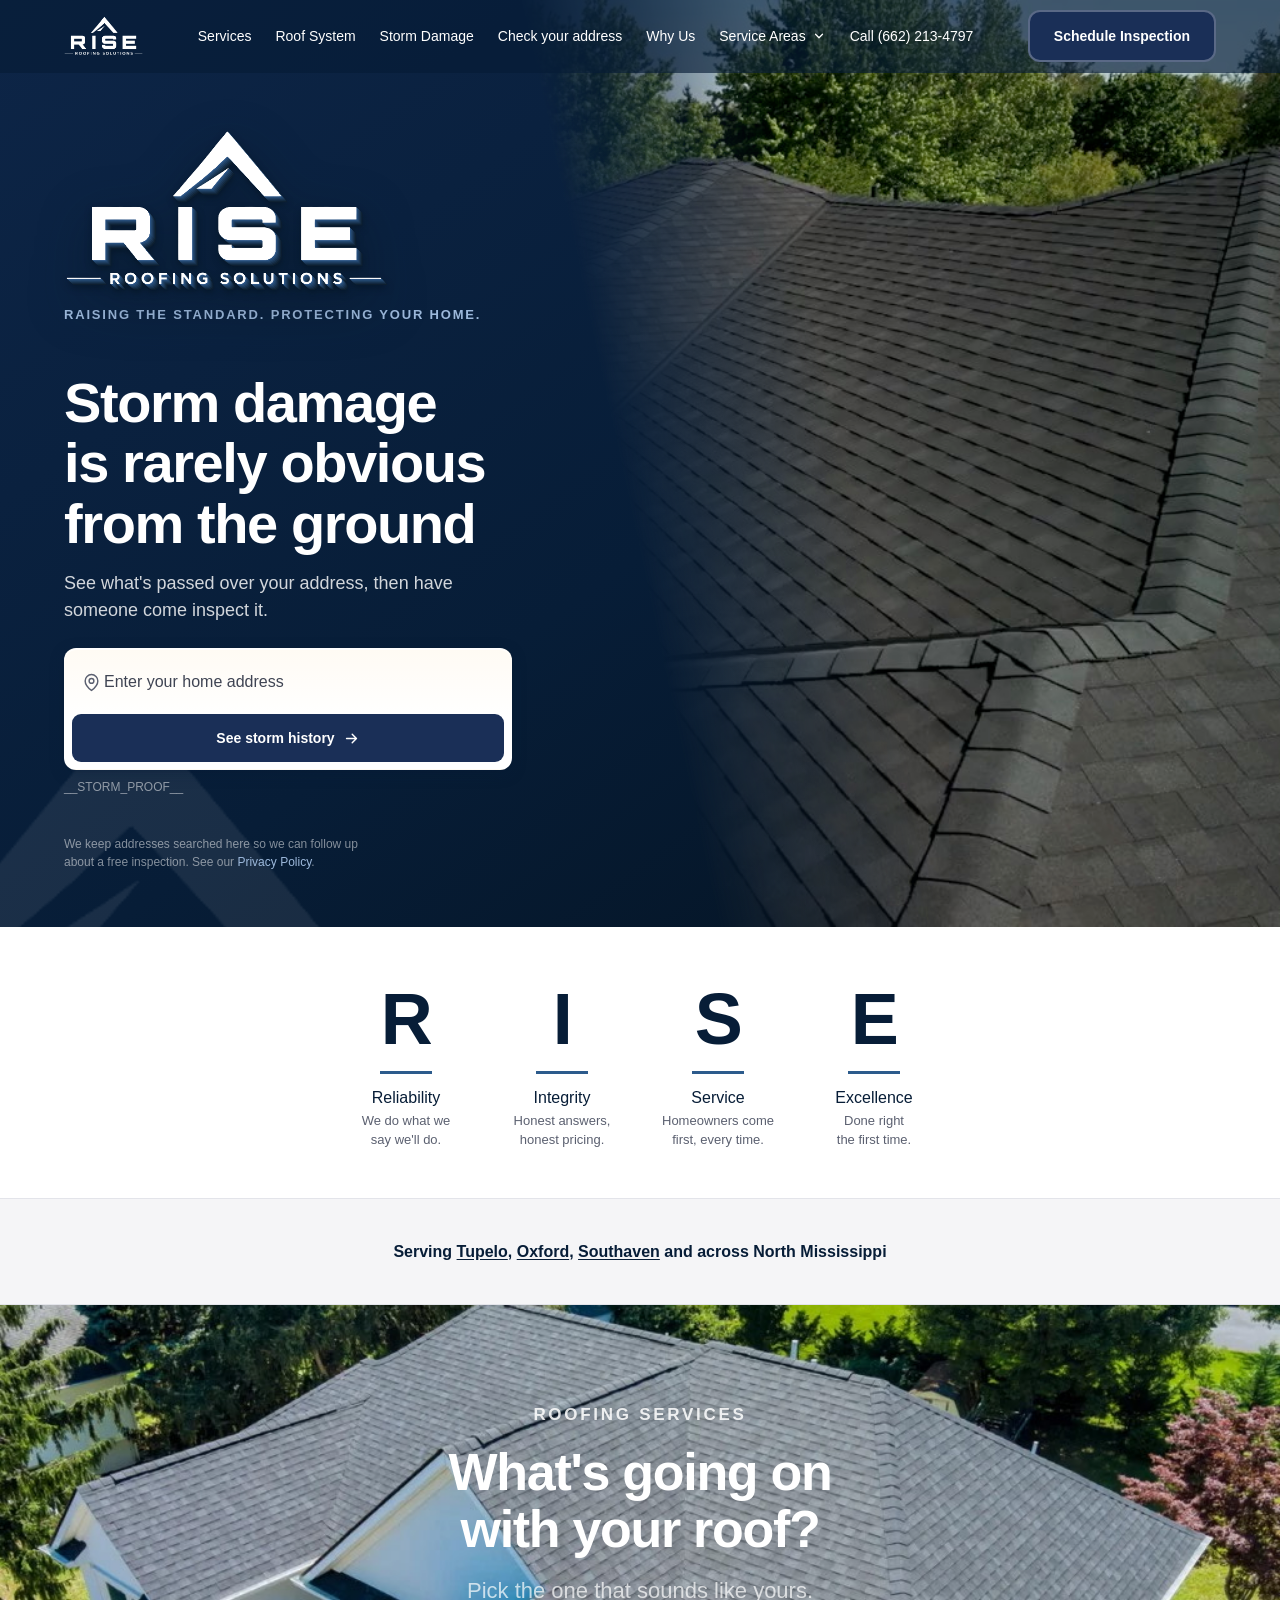
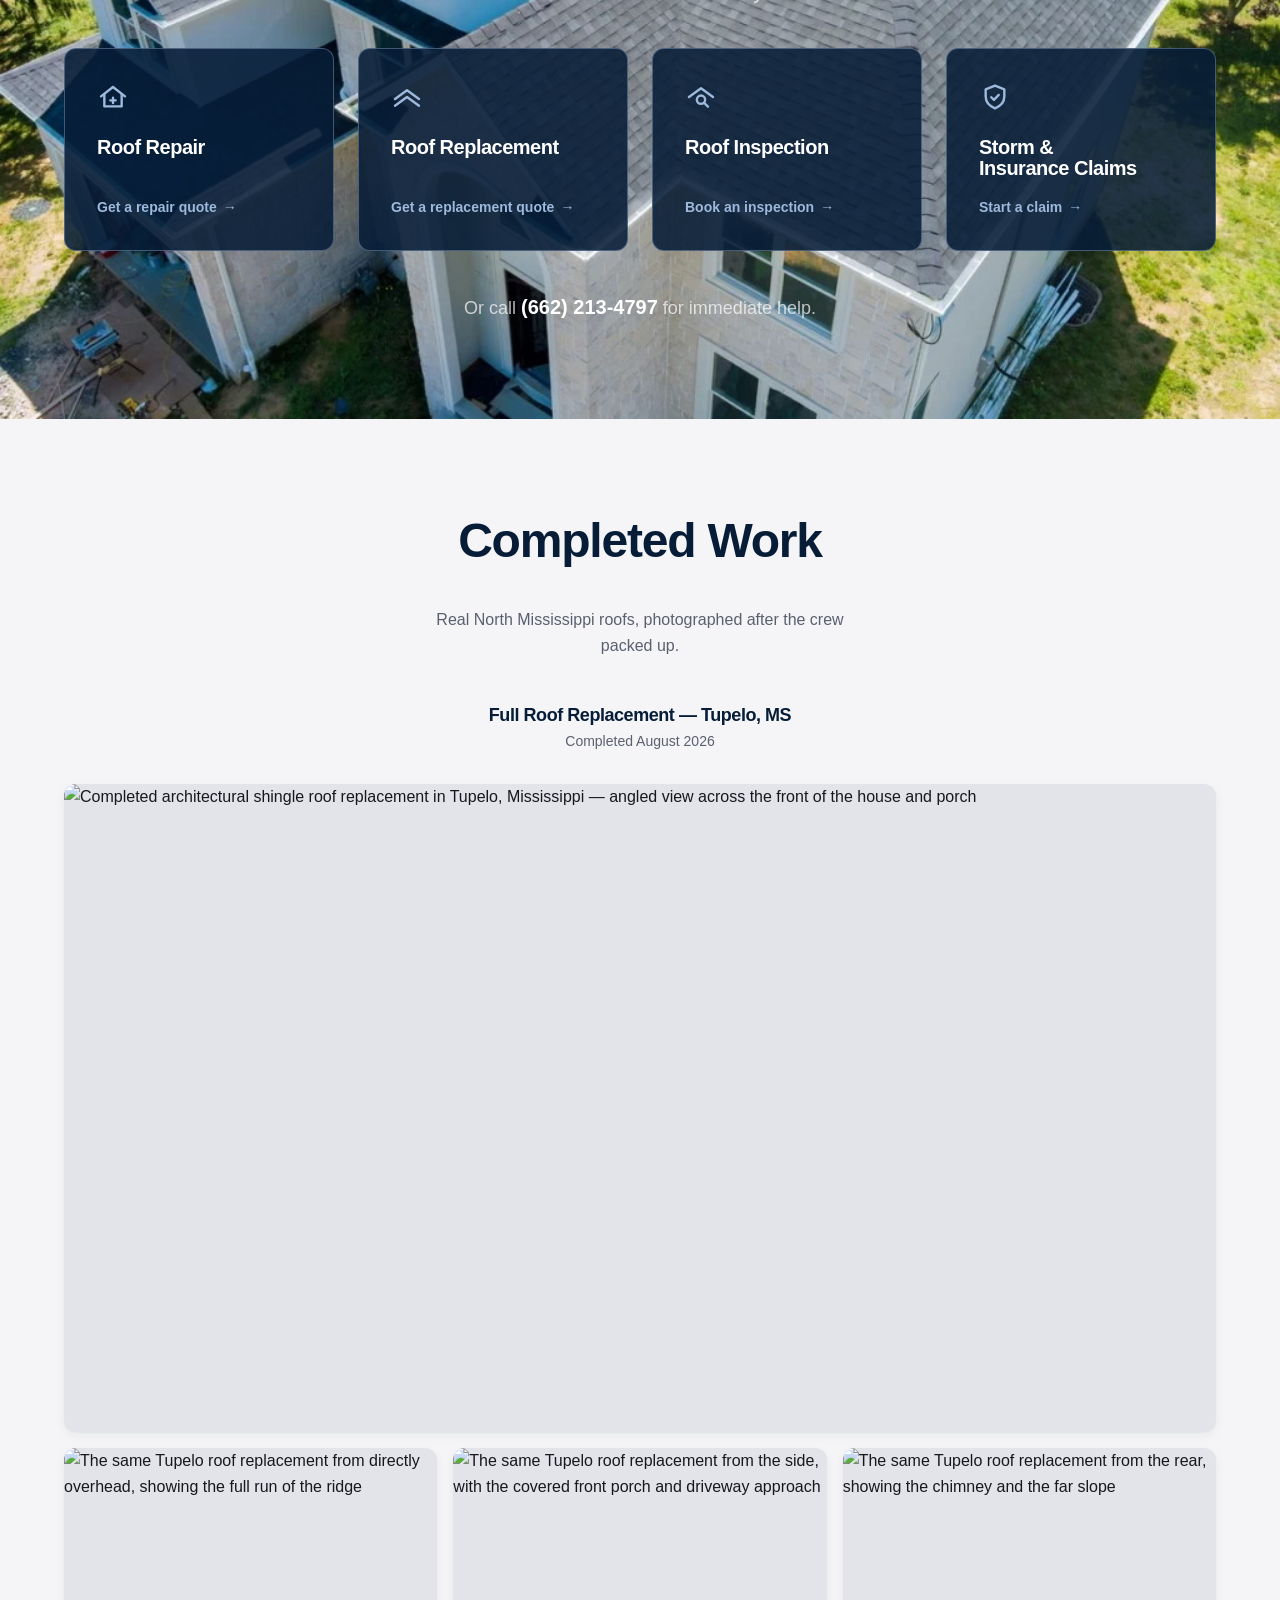
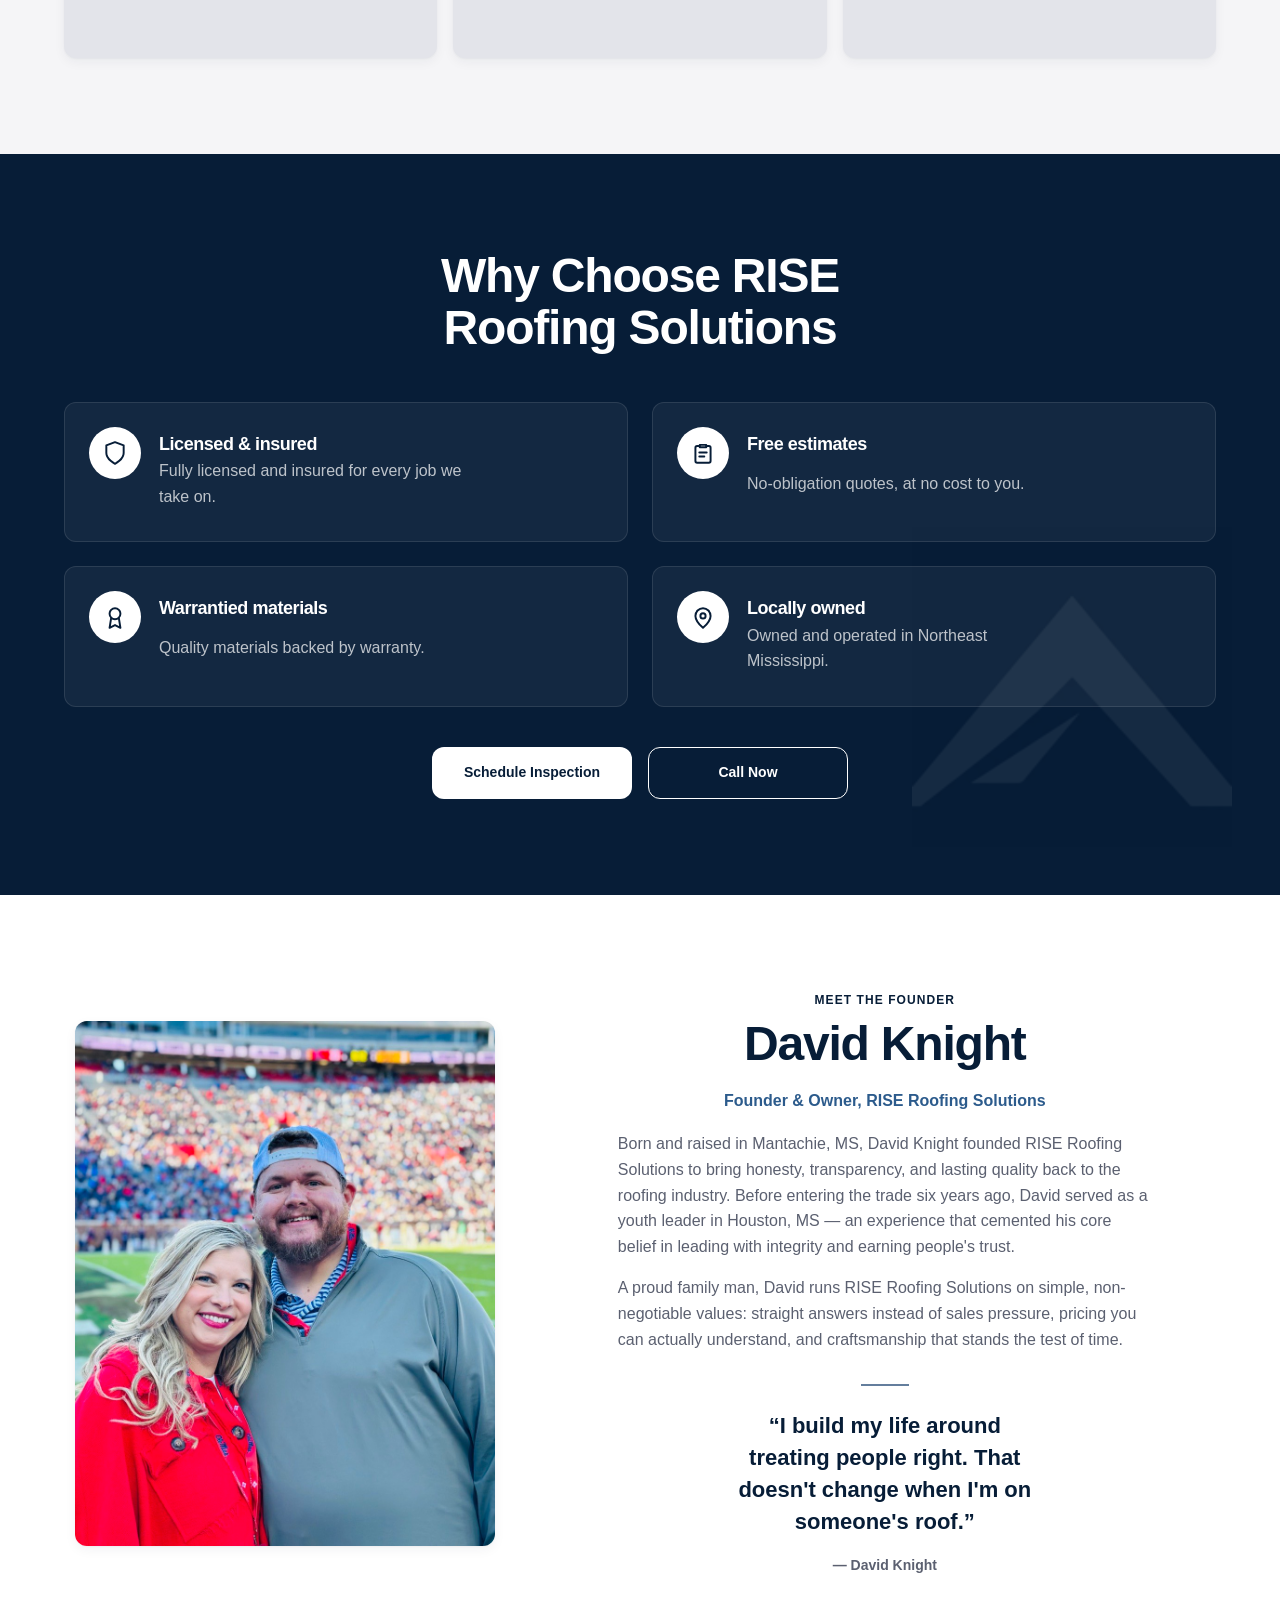
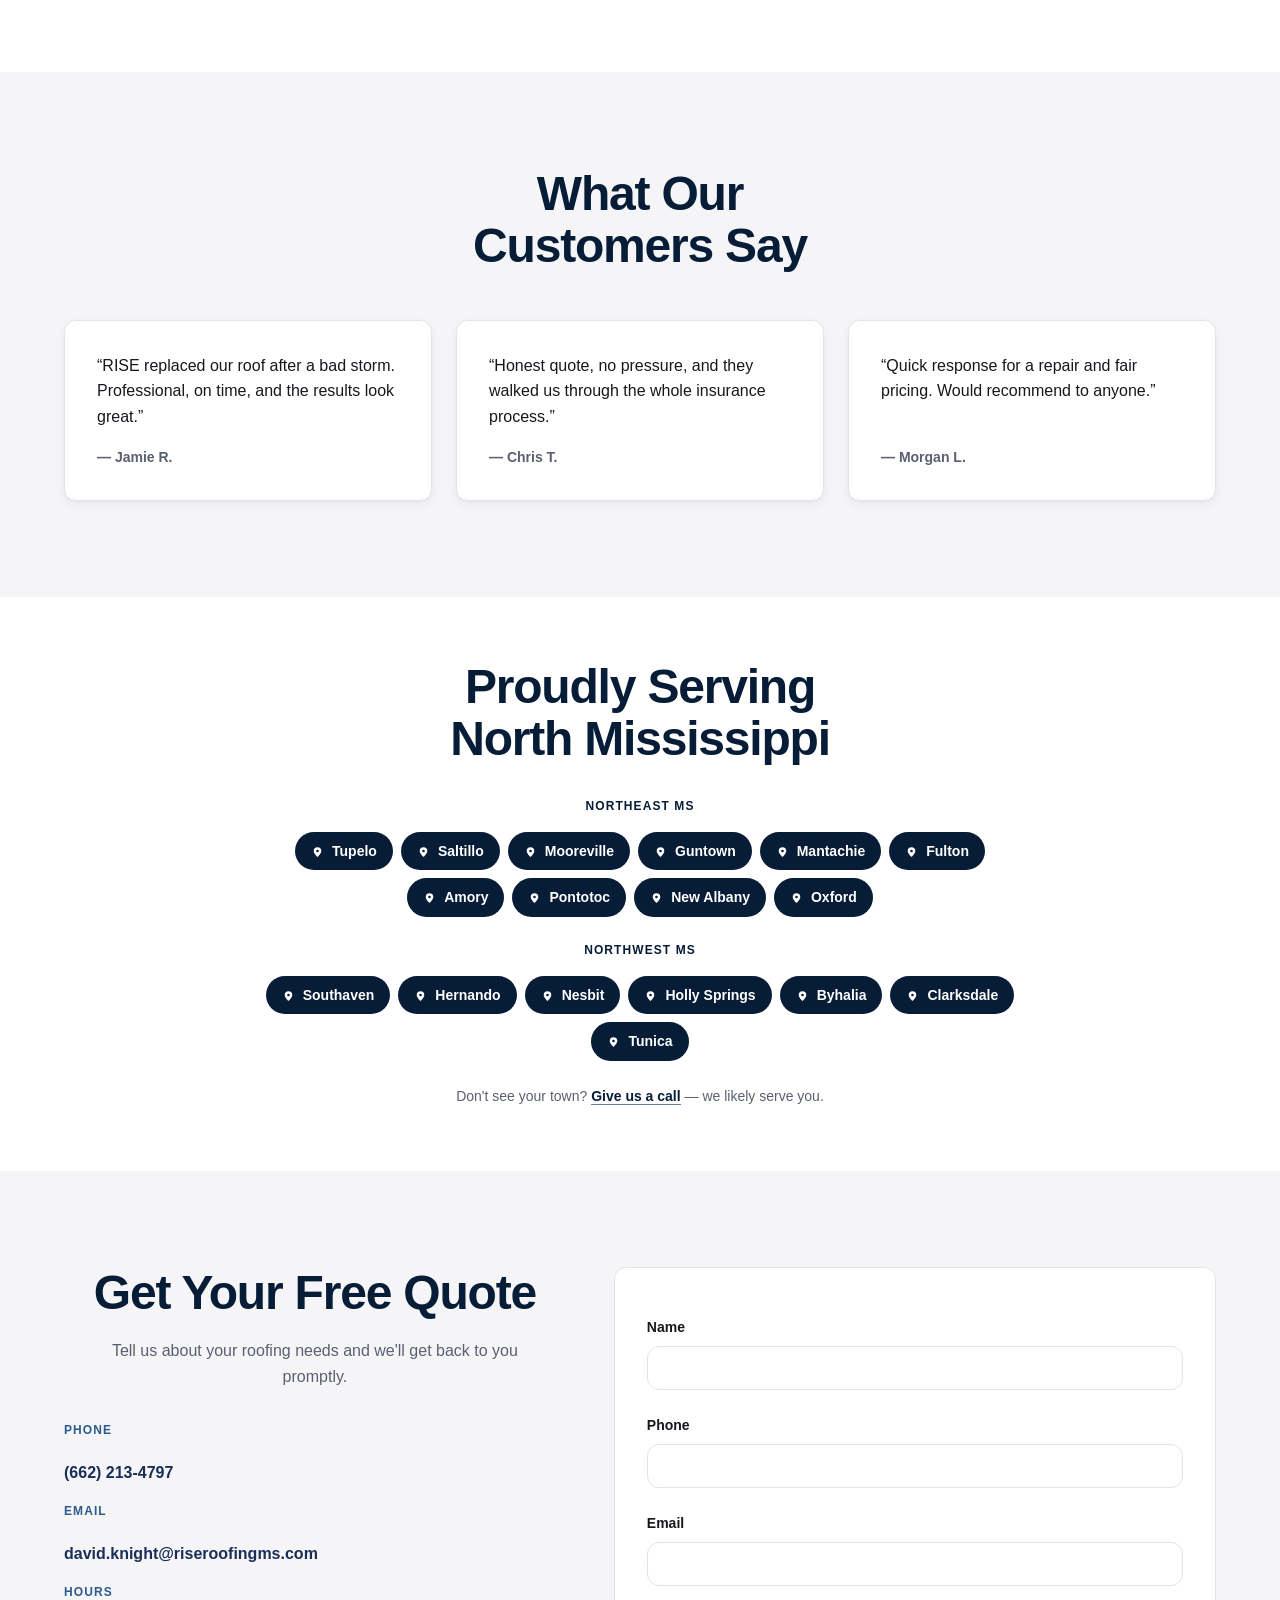
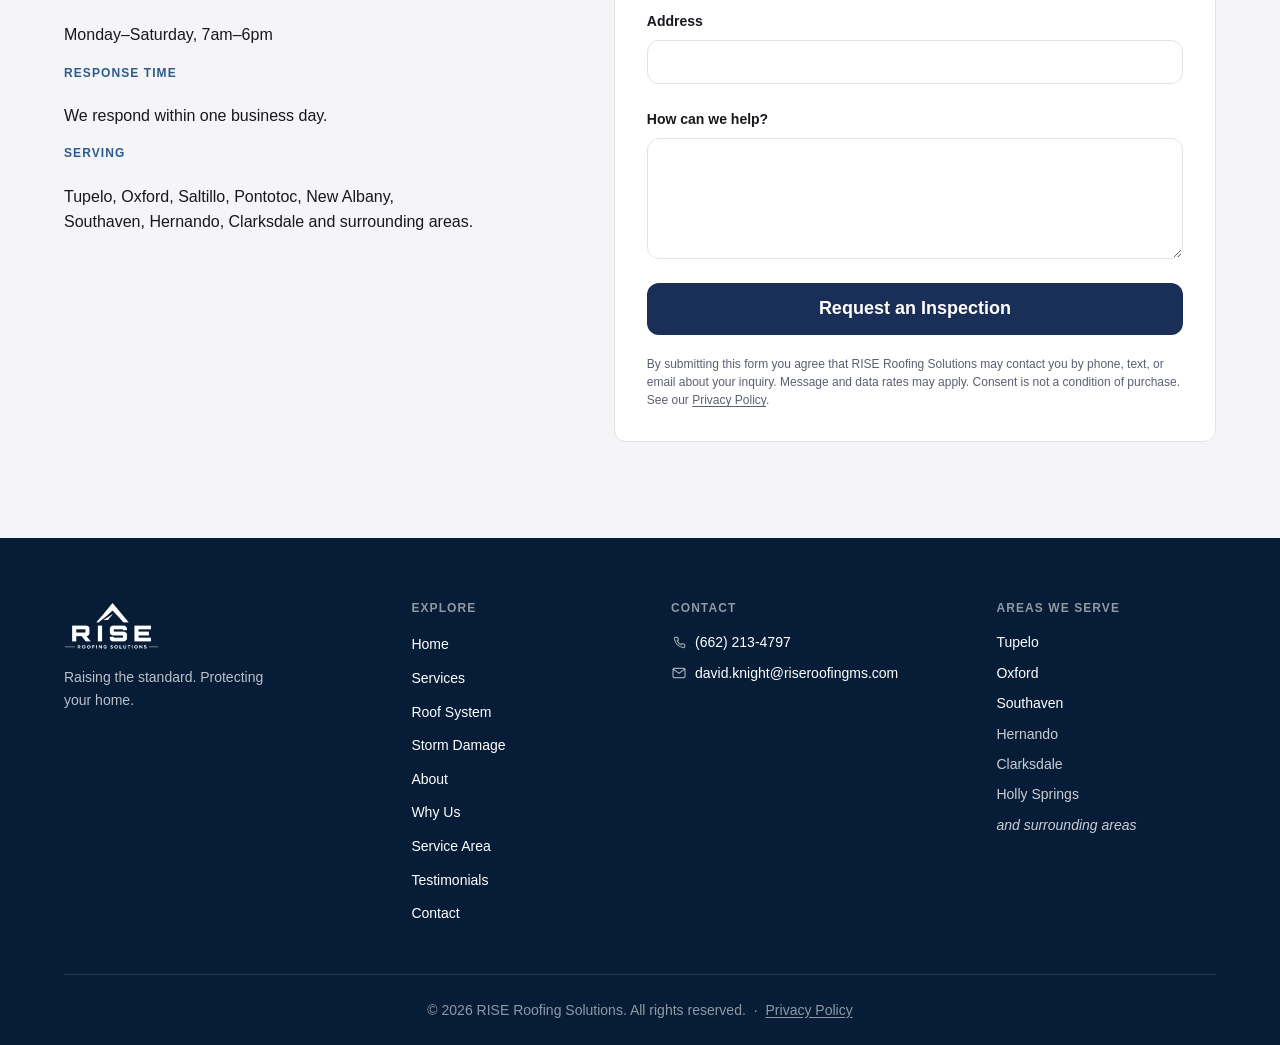
==== commit dea76f8a: "Drop the hero's bottom CTA pair, which the nav already carries "Call (662) 213-4797" and "Schedule a" ====
--- a/index.html
+++ b/index.html
@@ -268,14 +268,6 @@
           </form>
 
 
-          <!-- Secondary to the lookup above. Call Now stays a button because
-               the phone is the higher-converting path for a roofer; Schedule
-               Inspection drops to a text link — it is also the header's
-               standing CTA, so it is never more than a click away. -->
-          <div class="hero-actions hero-anim hero-anim-4">
-            <a href="tel:+16622134797" class="btn btn-hero-call">Call (662) 213-4797</a>
-            <a href="#contact" class="hero-secondary-link">Schedule an inspection</a>
-          </div>
 
           <p class="hero-lookup-note hero-anim hero-anim-4">
             We keep addresses searched here so we can follow up about a free
--- a/styles.css
+++ b/styles.css
@@ -111,6 +111,25 @@
   --reveal-travel: 40px;
   --ease-reveal: cubic-bezier(0.16, 1, 0.3, 1);
   --ease-out: cubic-bezier(0.22, 0.75, 0.3, 1);
+
+  /* The hero mark's extruded side, as light rather than shadow.
+
+     Chained drop-shadows each shadow the *result* of the one before, so six
+     of them at 1px build one solid side face stepping down-right — following
+     logo.png's alpha exactly, which is what makes this work on artwork rather
+     than on a box.
+
+     The colours step from #2a5384 down to #0d1f30. That direction is the whole
+     trick on this panel: a bevelled render puts near-black on its side faces,
+     and on #071d37 near-black is not an edge, it is a hole. Starting the run
+     LIGHTER than the panel and falling INTO it reads as a lit solid instead —
+     the face catches the light, the side turns away from it.
+
+     Down-right because the panel's own gradient is lit from the upper left at
+     145deg. One light source for the whole hero, or nothing reads as solid. */
+  --logo-extrude: drop-shadow(1px 1px 0 #2a5384) drop-shadow(1px 1px 0 #24486f)
+    drop-shadow(1px 1px 0 #1e3d5f) drop-shadow(1px 1px 0 #18324e)
+    drop-shadow(1px 1px 0 #12283e) drop-shadow(1px 1px 0 #0d1f30);
 
   /* One card shadow, one lifted variant, one for fixed overlays */
   --shadow-card: 0 1px 2px rgba(16, 31, 61, 0.04),
@@ -815,6 +834,24 @@
    thing on the page. */
 .hero-logo {
   display: block;
+  /* Dimension off the artwork that is already there. logo.png is 79%
+     transparent and every opaque pixel is pure white, so drop-shadow follows
+     the letterforms and the roof mark exactly rather than shadowing a box —
+     the mark lifts off the panel instead of being printed on it.
+
+     Two stops, because that is how a lit object actually reads: a tight
+     contact shadow that says how far off the surface it sits, and a broad
+     ambient one that says how soft the light is. One stop alone reads as a
+     sticker.
+
+     This is the version of a three-dimensional logo that survives this panel.
+     A bevelled render cannot: its highlights are near-white but its extrusion
+     faces and outlines are dark charcoal, and on #071d37 those edges stop
+     reading as edges and read as holes — the letterforms lose definition at
+     exactly the sizes the hero uses them, 320 down to 148. A filter keeps the
+     white knockout that navy needs and puts the depth in the light instead. */
+  filter: var(--logo-extrude) drop-shadow(0 3px 3px rgba(4, 18, 31, 0.55))
+    drop-shadow(0 14px 26px rgba(4, 18, 31, 0.42));
   /* 320px, up from 240. The panel is 45% of the viewport less its padding, so
      at 1440 this is roughly half the panel's width — large enough to read as
      the hero's opening statement rather than as a label above the headline. */
@@ -2827,36 +2864,14 @@
 /* Each city's art is a different shape, so the ratio is per page. Compounded
    with .city-hero-media img (0,2,1) so it outranks the base rule above and the
    mobile one below regardless of source order. */
-/* Cropped to the left 91% of the frame, not the whole photograph. Centring the
-   headline to match Tupelo put it over the bell tower, which sits at 58-86% of
-   the source width. object-fit is what the rest of the city heroes avoid — it
-   clips — but here the clip is the point, and 91% keeps the tower whole with
-   5% to spare. It magnifies as it crops, so the hero grows from 810px to 890px
-   at 1440.
-
-   Measured behind the headline at 1440, 90th-percentile ground: "Roof Repair"
-   3.71 -> 4.86, "& Replacement" 3.72 -> 6.69. */
+/* The whole photograph, uncropped — its own 1366x768. It was cropped to the
+   left 91% to move the bell tower out from behind a centred headline; with the
+   headline at bottom-left the tower is no longer behind it, and object-fit
+   magnifies as it crops, so the crop was costing 80px of hero height at 1440
+   and 26px at 390 for nothing. Re-measured without it: every line still clears
+   3:1, and the p90s are unchanged to within a fifth of a point. */
 .city-hero-southaven .city-hero-media img {
-  aspect-ratio: 1243 / 768;
-  object-fit: cover;
-  object-position: 0% 50%;
-}
-
-/* White, not a brand blue — the only city hero where this line is not
-   two-tone. Both blues were measured against the actual pixels behind the
-   glyphs and both failed: --color-slate at a 90th-percentile 1.03:1,
-   --accent-light at 1.95:1, against a 3:1 floor for text this size. Oxford's
-   --accent-light fix works there because that headline sits over a dark car
-   park; here the same line lands on sunlit grass.
-
-   White measures 3.94:1 at 1440 and 5.22:1 at 390. Still short of 4.5 at
-   desktop, and the honest reason it is not higher is the photograph: a scrim
-   heavy enough to carry a blue here needs alpha 0.80, which erases the road,
-   the lawn and the sunset the picture exists for.
-
-   Recheck with: node tools/text-contrast.mjs      http://127.0.0.1:8744/roofing-southaven-ms/ '.city-hero-content h1 span' */
-.city-hero-southaven .city-hero-h1-city {
-  color: #fff;
+  aspect-ratio: 1366 / 768;
 }
 
 /* Southaven only. No wash across the frame — the sunset, the bell tower and
@@ -3098,14 +3113,6 @@
    so there is one set of values to change instead of three. Only the image
    treatment and the contrast fix below stay per-city. */
 
-/* Accent over the photograph. #647e9d measured 2.77:1 against the composited
-   background behind this line — below even the 3:1 large-text bar. The cream
-   this replaces read 9.16:1; --accent-light is darker, so the measured value
-   after the swap is recorded below rather than assumed. */
-.city-hero-oxford .city-hero-h1-city {
-  color: var(--accent-light);
-}
-
 
 /* Darkens only the lower half — the road behind the text — leaving the badge
    and the storefronts at full brightness. */
@@ -3121,14 +3128,43 @@
   pointer-events: none;
 }
 
-/* Offset is a percentage of the image height, so it tracks the badge as the
-   image scales instead of drifting the way a pixel value would. The badge
-   occupies roughly the top 55%. */
+/* Anchored to the foot of the frame, not to a percentage down from its top.
+
+   top: 60% left the block whatever the bottom 40% happened to be, and that is
+   the wrong constraint: the block's height is set by type, which barely moves
+   between 1200 and 1920, while the frame's height falls with the viewport
+   width because the image is 2.36:1. So the space shrank while the thing in it
+   did not, and from 1200 down to 768 the subhead crossed into the CTA bar
+   below the image. Fixing the headline wrap bought four breakpoints back; it
+   could not fix the rest, because no measure cap changes the fact that 40% of
+   a 434px frame does not hold a 183px block plus its offset.
+
+   Anchoring from the bottom makes the clearance the invariant rather than the
+   leftover. The block now sits a fixed fraction above the foot of the image at
+   every width, which is what "clear the buttons" actually means, and it still
+   scales with the frame the way the old percentage did. It also closes the gap
+   this left at the wide end: at 1920 the subhead used to float 121px above the
+   image edge with the text high in the frame, and it now sits evenly.
+
+   The badge occupies roughly the top 55%; the block clears it at every width
+   measured, 390 through 1920. */
 .city-hero-content {
   position: absolute;
   left: 0;
   right: 0;
-  top: 60%;
+  /* Anchored to the foot of the image. top: 60% keyed the offset to the image
+     height, which shrinks faster than the text inside it: between 1200 and 768
+     the image falls from 509px to its 380px min-height floor while the headline
+     holds its line count and its font clamps at a 36px minimum, so the block
+     ran out of frame and into the CTA bar.
+
+     clamp(), not a percentage. A percentage of the image height is still keyed
+     to the thing that shrinks — it only escapes the bug because min-height
+     happens to floor the image at 380. The clamp carries its own floor, so the
+     offset stays correct if that min-height or an aspect-ratio ever changes.
+     24px at the narrow end matches what the mobile layout already used. */
+  top: auto;
+  bottom: clamp(24px, 3vw, 72px);
   text-align: center;
   color: #fff;
   /* Both this and ::after are positioned with z-index auto, so without this
@@ -3148,6 +3184,18 @@
 
 .city-hero-content h1 {
   margin: 0 auto var(--space-3);
+  /* 22ch is 734px at the 60px desktop size and "Roof Repair & Replacement"
+     needs 760, so on Tupelo — the one page that sets the service line as a
+     single span — it wraps. That wrap is load-bearing by accident: it breaks
+     after "Repair", which is exactly the split Oxford and Southaven write out
+     as explicit spans so it "never lands mid-phrase as the viewport changes".
+     Lifting the cap here would give Tupelo two lines against their three and
+     break the one-treatment-for-all-three of 8623def, so the cap stays and the
+     overflow is fixed where it is actually caused, on .city-hero-content above.
+
+     Worth making deliberate later: Tupelo relies on a measure to produce a
+     break its siblings state in markup, and a copy edit or a type change moves
+     it. */
   max-width: 22ch;
   font-size: clamp(2.25rem, 5vw, 3.75rem);
   font-weight: 600;
@@ -3169,6 +3217,74 @@
   background: rgba(255, 255, 255, 0.6);
 }
 
+/* One scrim behind the heading block, not across the frame. A full-frame wash
+   heavy enough to fix Tupelo took the road, the cars and the kerb with it and
+   still left the city line short; confined to the block it clears every line
+   on all three pages and the photograph survives either side of it.
+
+   0.30 is Tupelo's floor and the shared value. Oxford clears 3:1 from 0.20 and
+   Southaven already clears it at 0, so this is set by the worst page rather
+   than tuned per city — one number to change instead of three.
+
+   Excluded on .city-hero-storm: that headline has its own bottom-anchored
+   treatment over a near-black sky and needs none of this.
+
+   Re-measure with:
+     node tools/text-contrast.mjs <page-url> '.city-hero-content h1 span' --raster */
+.city-hero:not(.city-hero-storm) .city-hero-content::after {
+  content: "";
+  position: absolute;
+  inset: -28px -40px -32px;
+  z-index: -1;
+  background: radial-gradient(
+    ellipse at center,
+    rgba(7, 29, 55, 0.3) 0%,
+    rgba(7, 29, 55, 0.3) 58%,
+    rgba(7, 29, 55, 0) 100%
+  );
+}
+
+/* Oxford and Southaven sit bottom-left; Tupelo stays centred. Both write their
+   line breaks out as explicit spans, so a left edge gives them a common
+   starting point down the block that a centred rag does not. Everything below
+   is the alignment and the things that have to follow it — the block itself
+   stays bottom-anchored by the shared rule above. */
+.city-hero-oxford .city-hero-content,
+.city-hero-southaven .city-hero-content {
+  text-align: left;
+}
+
+/* The measure and the auto margins exist to centre a block. Left-aligned they
+   would hold the text off the container edge and re-centre it. */
+.city-hero-oxford .city-hero-content h1,
+.city-hero-southaven .city-hero-content h1 {
+  max-width: none;
+  margin-left: 0;
+  margin-right: 0;
+}
+
+/* The rule follows the text to the left edge rather than staying centred over
+   a left-aligned headline. */
+.city-hero-oxford .city-hero-content h1::before,
+.city-hero-southaven .city-hero-content h1::before {
+  margin-left: 0;
+}
+
+/* The scrim has to travel with the text. The shared radial is an ellipse at the
+   centre of a full-width box, which is where the text no longer is — left the
+   type sat on the falling edge of it. A left-weighted linear does the same job
+   for a left-aligned block: same 0.30, held flat across the column the text
+   occupies, gone by 65%. */
+.city-hero-oxford .city-hero-content::after,
+.city-hero-southaven .city-hero-content::after {
+  background: linear-gradient(
+    to right,
+    rgba(7, 29, 55, 0.3) 0%,
+    rgba(7, 29, 55, 0.3) 35%,
+    rgba(7, 29, 55, 0) 65%
+  );
+}
+
 /* Two-tone: the service on top in white, the place beneath it in the brand
    blue. Both are blocks so the split always falls on the line break rather
    than wherever the text happens to wrap. */
@@ -3177,8 +3293,18 @@
   display: block;
 }
 
+/* White on every city hero. This started as a two-tone treatment — the service
+   in white, the place beneath it in a brand blue — and it did not survive
+   measurement. Slate read a 90th-percentile 1.03:1 on Southaven and 2.15:1 on
+   Tupelo; accent-light read 1.95:1 and 1.94:1. Both are mid-tone blues, and
+   every one of these headlines lands on mid-tone ground: grass, a lit street,
+   a car park. A scrim heavy enough to carry a blue costs more of the
+   photograph than the two-tone was worth.
+
+   .city-hero-storm keeps accent-light through its own rule — its headline sits
+   on a near-black storm sky, which is the one place the blue holds up. */
 .city-hero-h1-city {
-  color: var(--color-slate);
+  color: #fff;
 }
 
 .city-hero-content p {
@@ -3266,11 +3392,8 @@
     aspect-ratio: 800 / 827;
   }
 
-  /* Same 91% window as desktop, against the mobile source's own 800x534. */
   .city-hero-southaven .city-hero-media img {
-    aspect-ratio: 728 / 534;
-    object-fit: cover;
-    object-position: 0% 50%;
+    aspect-ratio: 800 / 534;
   }
 
   .city-hero-oxford .city-hero-media img {
@@ -4956,6 +5079,10 @@
        proportional width increase would have. */
     width: 156px;
     margin: var(--space-3) auto var(--space-5);
+    /* Same three-step run as the short-viewport tier: near enough the same
+       rendered width, and the same thin-stroke limit applies. */
+    --logo-extrude: drop-shadow(1px 1px 0 #2a5384)
+      drop-shadow(1px 1px 0 #1a3552) drop-shadow(1px 1px 0 #0d1f30);
   }
 
   /* The band belongs to desktop; on a phone the tagline sits inside the hero
@@ -6294,6 +6421,12 @@
 
   .hero-panel .hero-logo {
     width: 232px;
+    /* The extrusion is a px depth on a mark whose width is not fixed, so it
+       has to be restated per tier or it grows in proportion as the mark
+       shrinks. Six steps is 1.9% of 320px; four is the same ratio at 232. */
+    --logo-extrude: drop-shadow(1px 1px 0 #2a5384)
+      drop-shadow(1px 1px 0 #204361) drop-shadow(1px 1px 0 #163049)
+      drop-shadow(1px 1px 0 #0d1f30);
   }
 
   .hero-panel .hero-lockup-tagline {
@@ -6333,6 +6466,20 @@
      vertical edge here, not a fade, so the copy can run closer to it. */
   .hero-panel {
     padding-right: var(--space-5);
+
+    /* And since it is a hard edge, the panel can cast across it. Above 1100
+       the panel dissolves into the footage along an angled alpha fade and
+       there is no edge to throw from — worse, a shadow there would be clipped
+       by the same mask that draws the fade. Here the two planes meet head on,
+       so the navy reads as a card in front of the photograph rather than a
+       second colour field beside it.
+
+       Throws right only: -8px of spread cancels the blur on the other three
+       sides, so nothing bleeds under the header or past the panel's own left
+       gutter. Safe against overflow: hidden above, which clips children, not
+       the element's own shadow — and .hero-panel already carries z-index 1
+       against .hero-media's auto, so it paints over the footage. */
+    box-shadow: 14px 0 28px -8px rgba(4, 18, 31, 0.7);
   }
 
   /* A narrower column wraps everything one line deeper — the proof caption
@@ -6341,6 +6488,15 @@
      tall-and-narrow corner neither height tier reaches. */
   .hero-panel .hero-sub {
     margin-bottom: var(--space-2);
+  }
+
+  /* The display scale is sized for the full-width column above 1100. Down here
+     the copy runs 349-520px, and at 768 the top of that clamp put the H1 on
+     four lines and pushed the Call button 32px under the fold. A display face
+     needs a column to be a display face; below 1100 this one gets a scale that
+     matches the width it actually has. */
+  .hero-panel .hero-headline {
+    font-size: clamp(2rem, 1.2rem + 2.6vw, 2.75rem);
   }
 }
 
@@ -6376,6 +6532,11 @@
 
   .hero-panel .hero-logo {
     width: 148px;
+    /* Three. At six the side face was wider than the strokes of "ROOFING
+       SOLUTIONS" and closed them up — the extrusion has to stay thinner than
+       the thinnest stroke it is attached to. */
+    --logo-extrude: drop-shadow(1px 1px 0 #2a5384)
+      drop-shadow(1px 1px 0 #1a3552) drop-shadow(1px 1px 0 #0d1f30);
   }
 
   .hero-panel .hero-lockup-tagline {
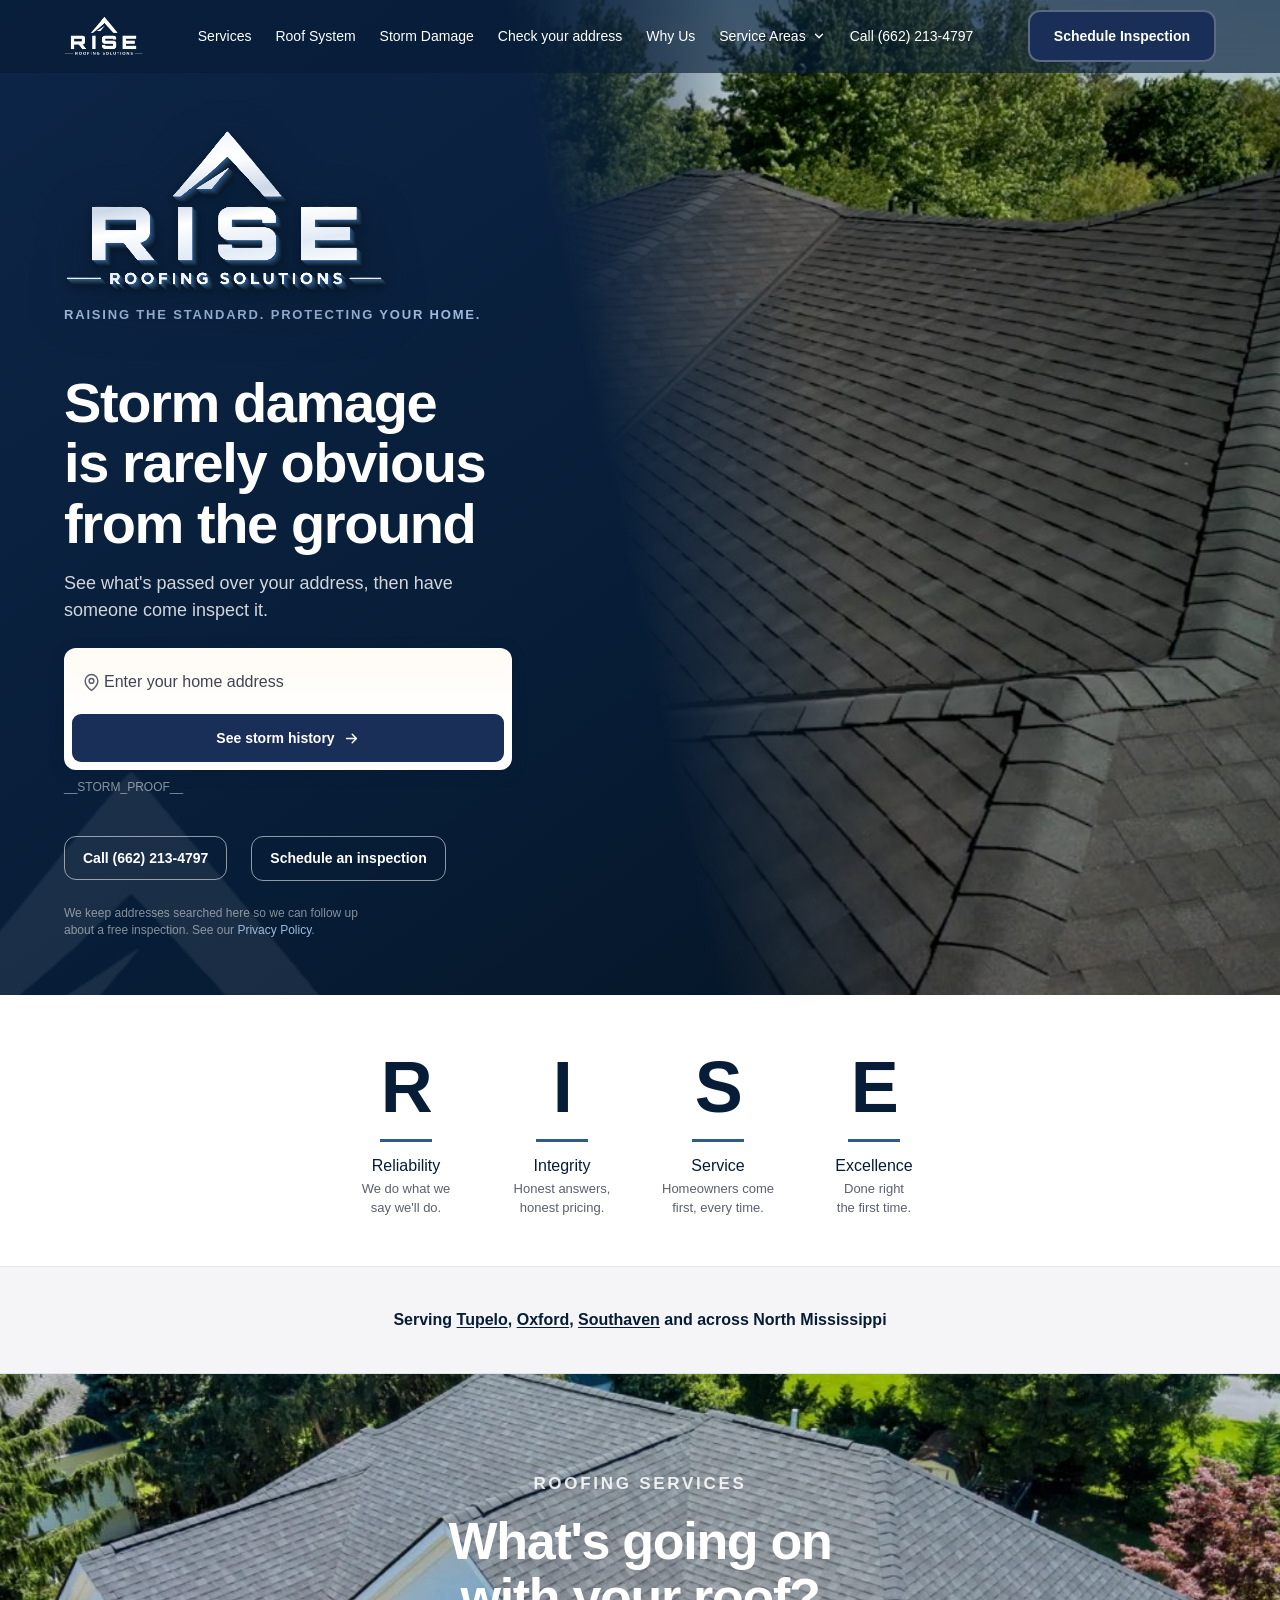
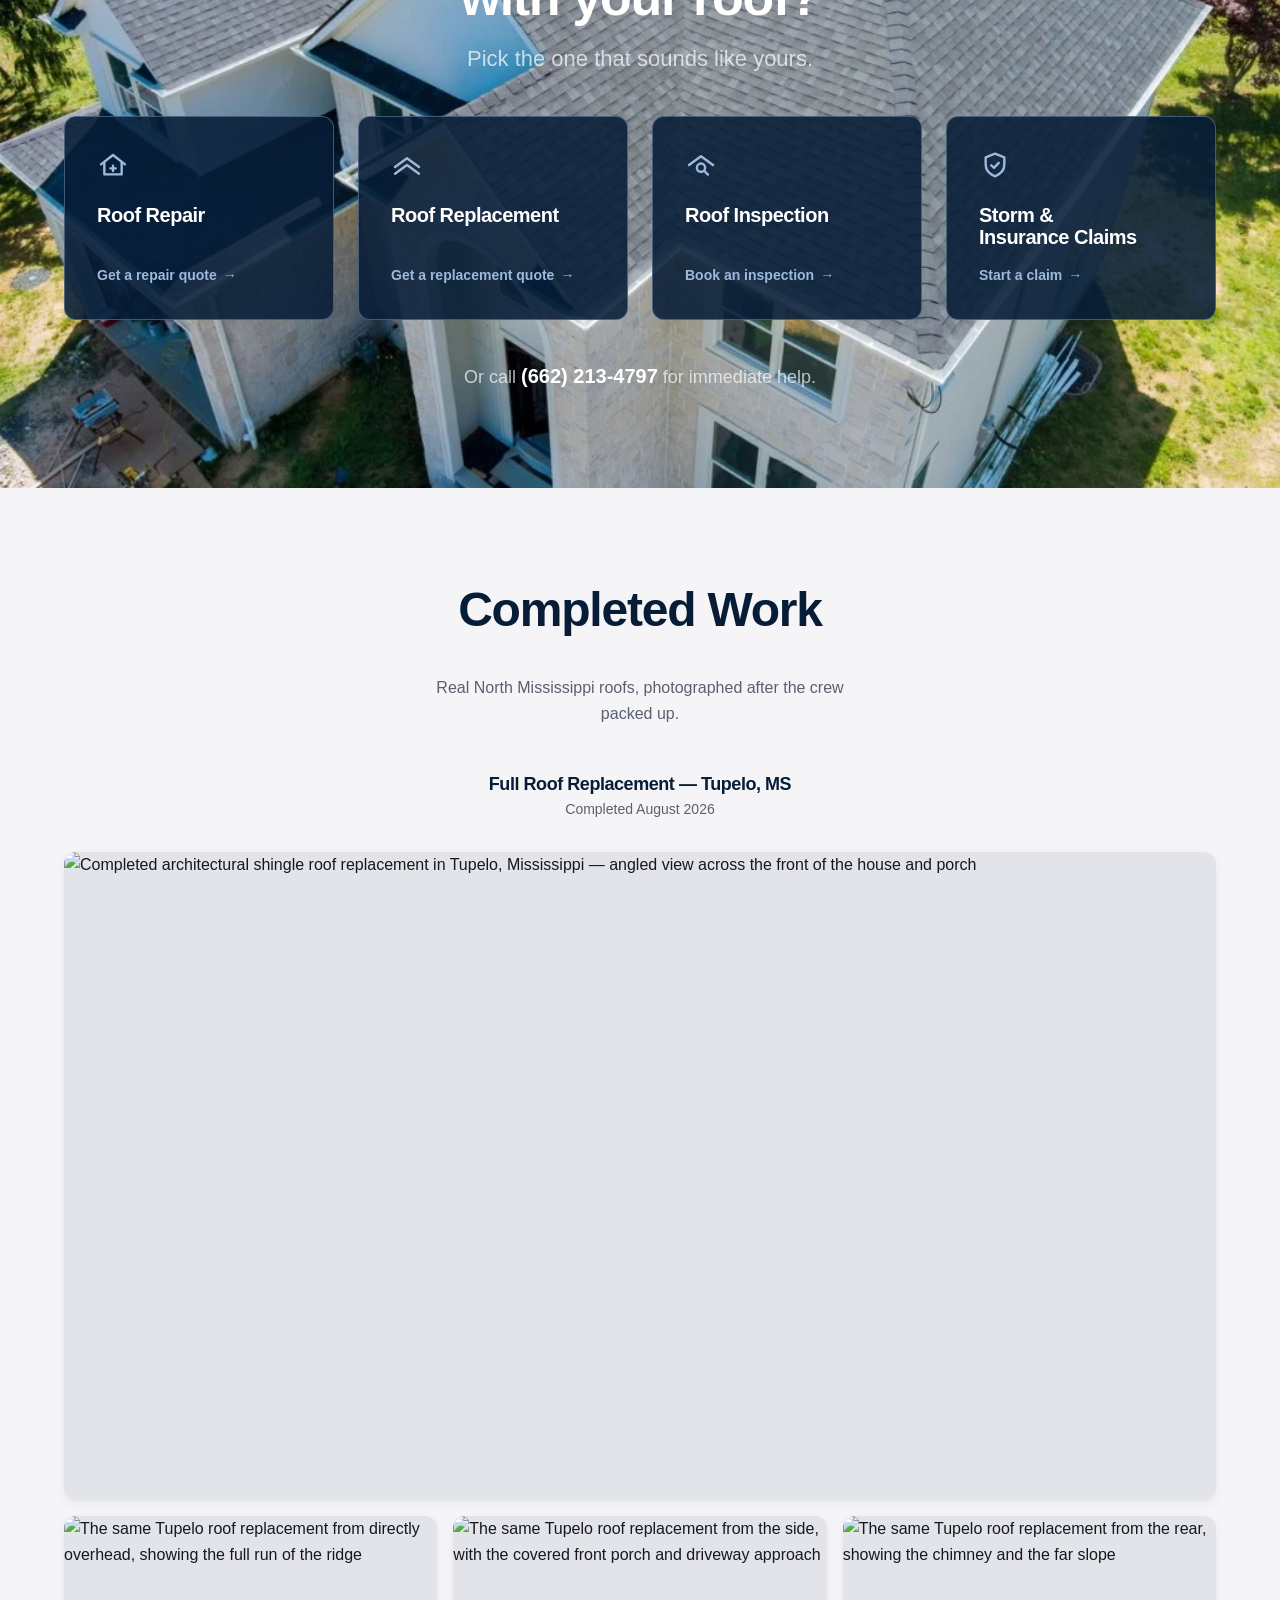
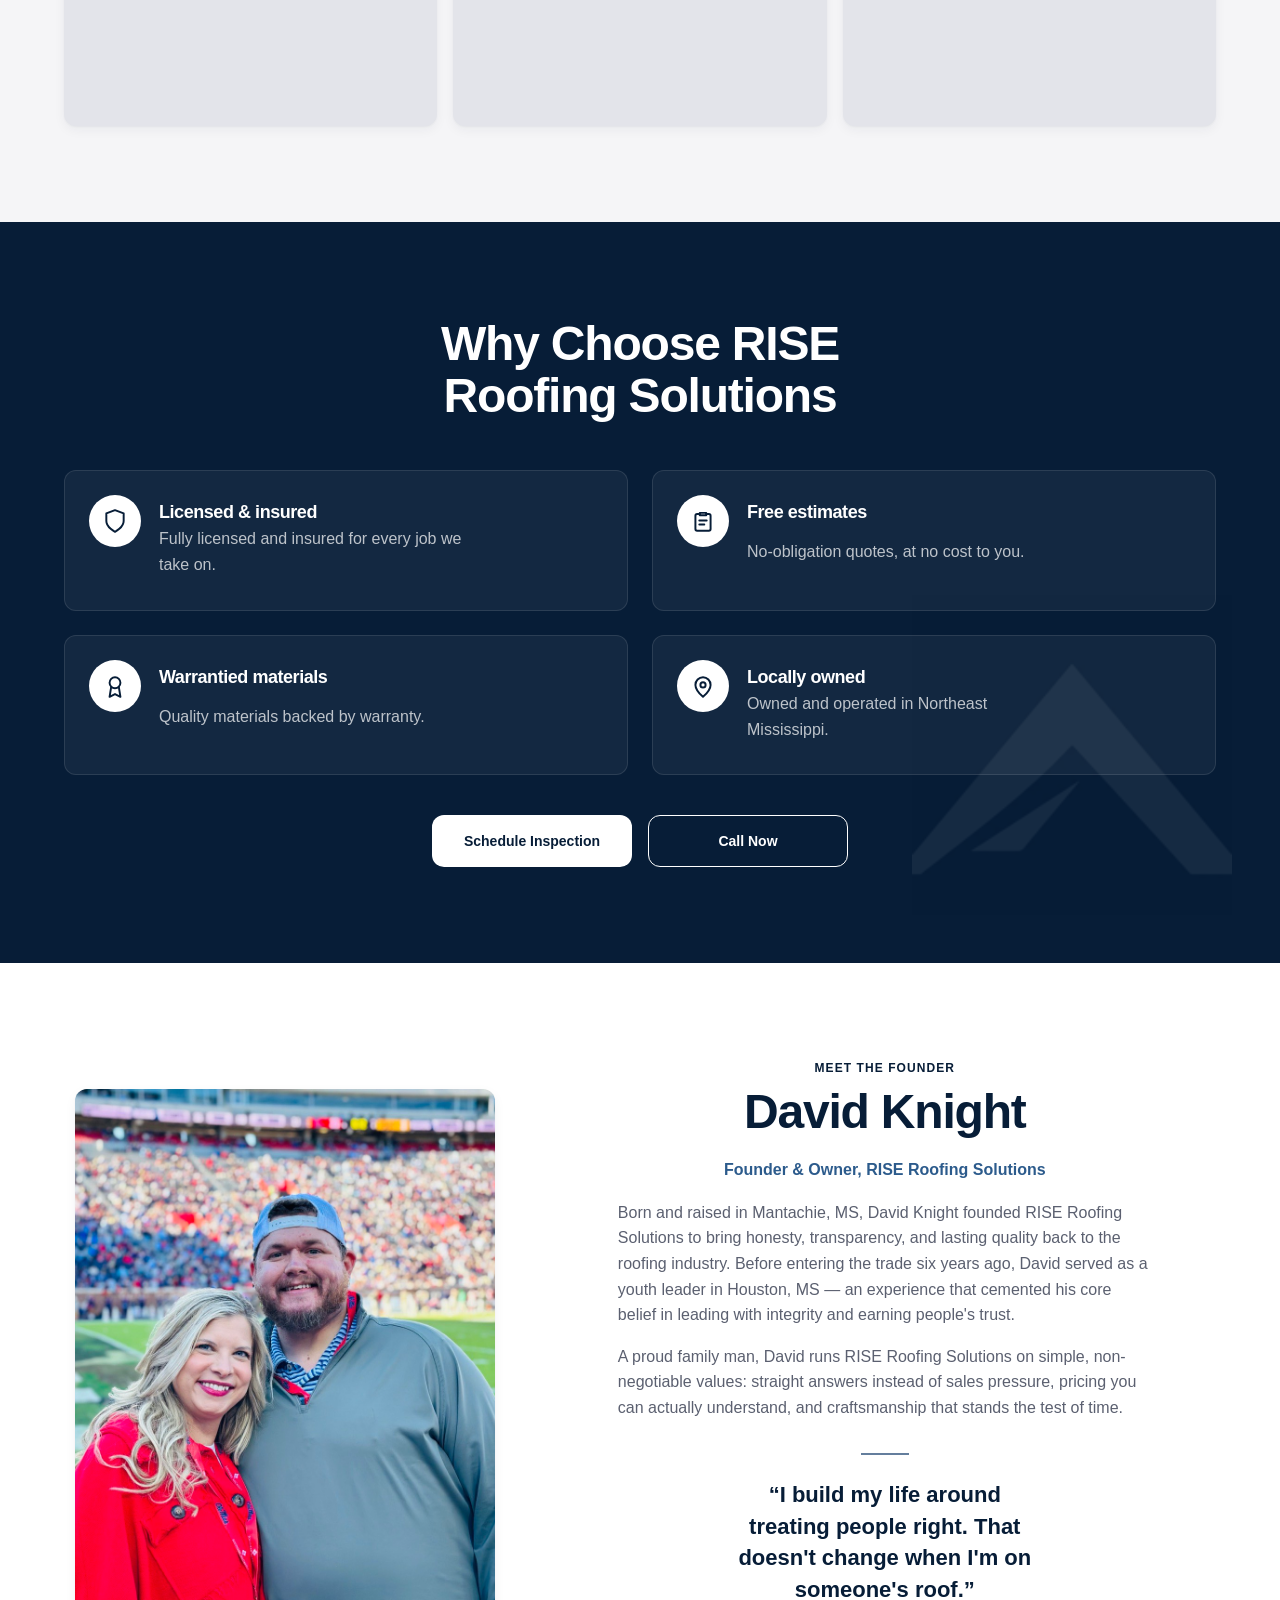
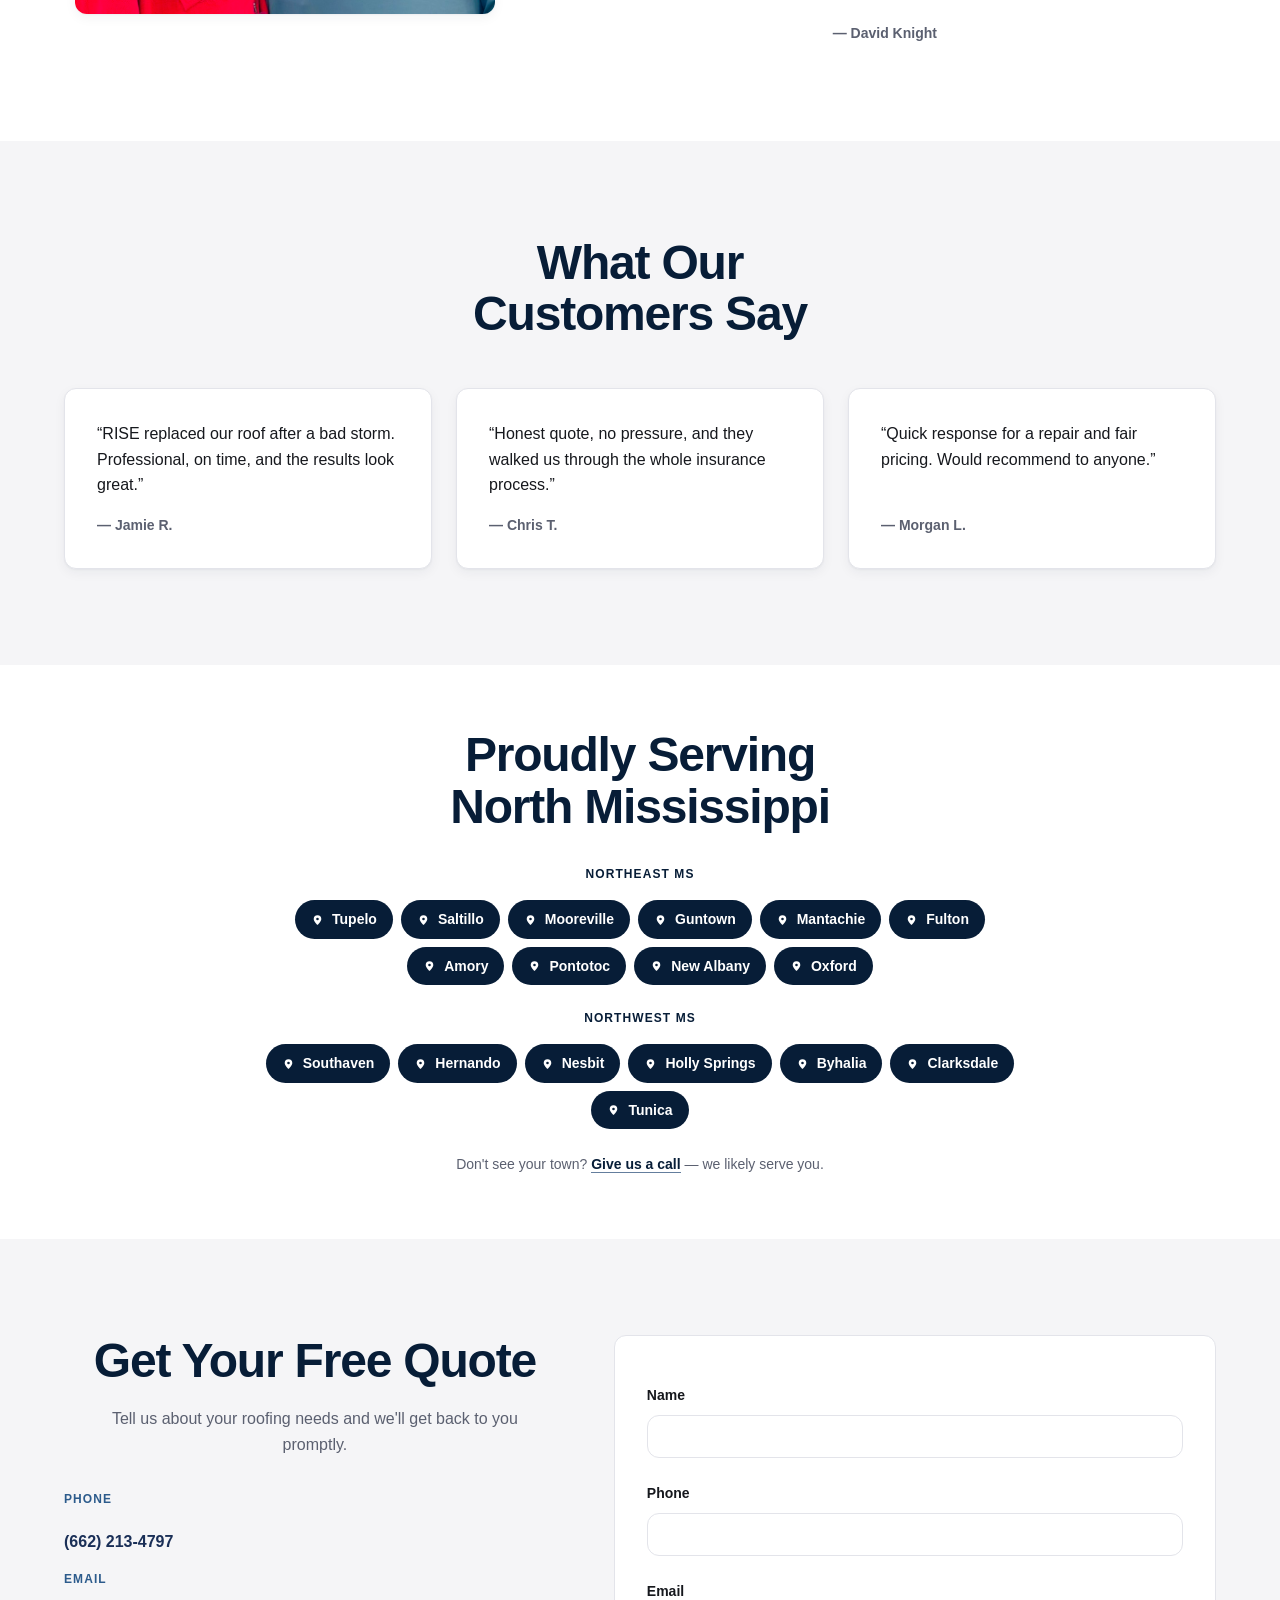
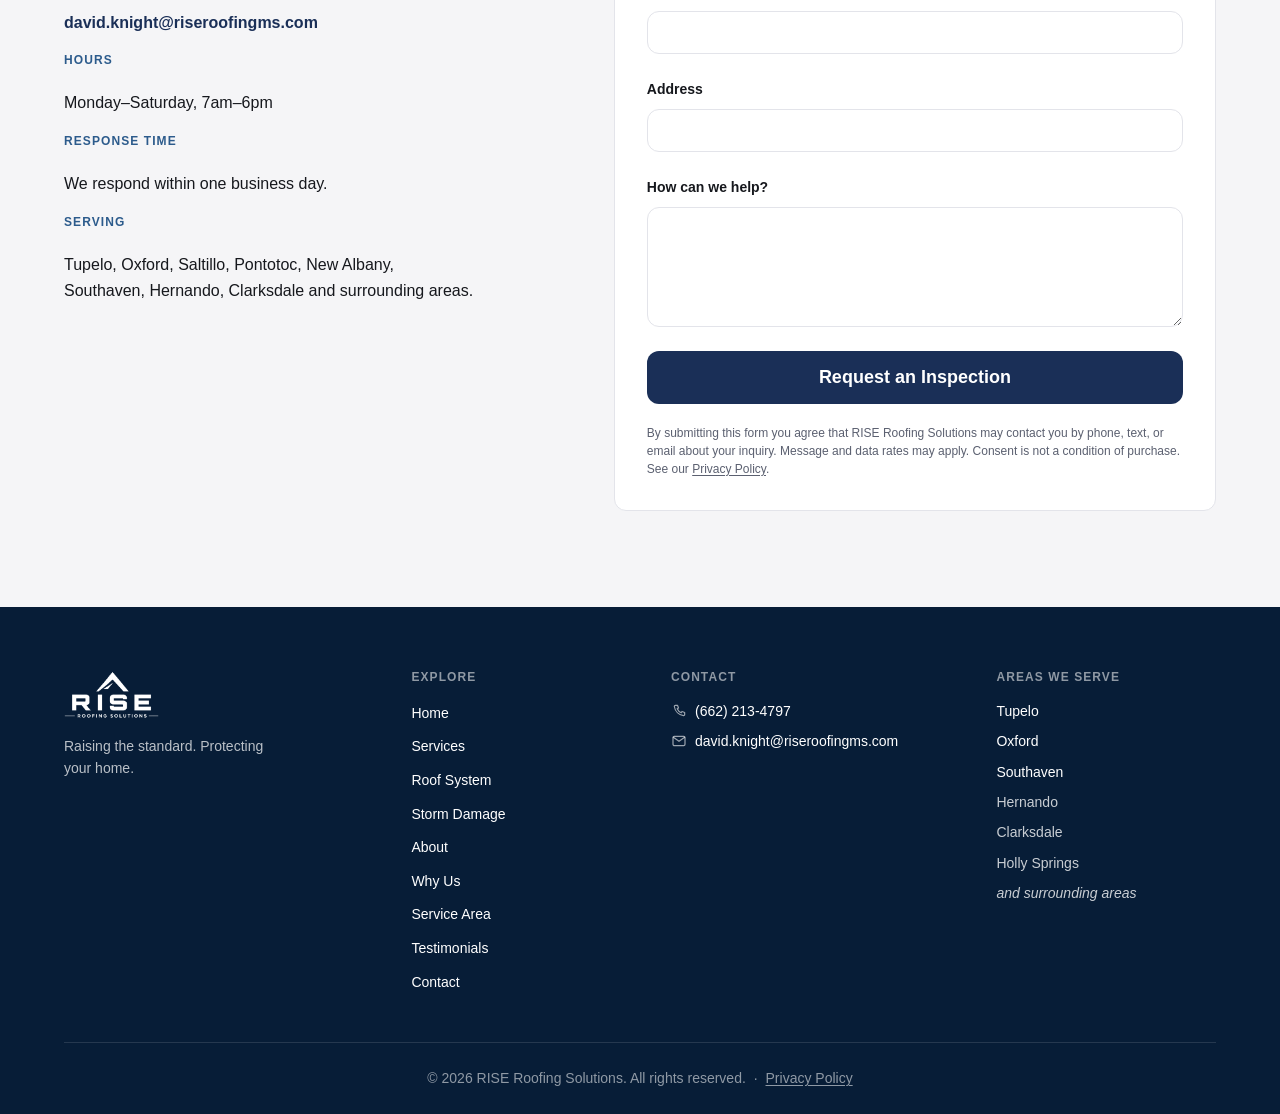
==== commit 057e1bda: "Give the hero mark a metallic face, masked from its own alpha The extrusion in 3fe6e96 made the mark" ====
--- a/index.html
+++ b/index.html
@@ -173,14 +173,21 @@
     <section class="hero">
       <div class="hero-panel">
         <div class="hero-panel-inner">
-          <img
-            src="images/logo.png"
-            alt="RISE Roofing Solutions"
-            class="hero-logo hero-anim hero-anim-1"
-            width="611"
-            height="308"
-            fetchpriority="high"
-          />
+          <!-- Wrapped so the metallic face can be a masked layer over the mark.
+               The <img> stays: it carries the alt text and the fetchpriority
+               that makes this the hero's LCP candidate, and a CSS background
+               would be discovered only after the CSSOM. The wrapper owns the
+               size and the spacing; the img fills it. -->
+          <span class="hero-lockup hero-anim hero-anim-1">
+            <img
+              src="images/logo.png"
+              alt="RISE Roofing Solutions"
+              class="hero-logo"
+              width="611"
+              height="308"
+              fetchpriority="high"
+            />
+          </span>
 
           <!-- The tagline belongs with the mark, not floating over the footage.
                Desktop only: below 768 the hero has no room for it, and the
@@ -268,6 +275,14 @@
           </form>
 
 
+          <!-- Secondary to the lookup above. Call Now stays a button because
+               the phone is the higher-converting path for a roofer; Schedule
+               Inspection drops to a text link — it is also the header's
+               standing CTA, so it is never more than a click away. -->
+          <div class="hero-actions hero-anim hero-anim-4">
+            <a href="tel:+16622134797" class="btn btn-hero-call">Call (662) 213-4797</a>
+            <a href="#contact" class="hero-secondary-link">Schedule an inspection</a>
+          </div>
 
           <p class="hero-lookup-note hero-anim hero-anim-4">
             We keep addresses searched here so we can follow up about a free
--- a/styles.css
+++ b/styles.css
@@ -811,7 +811,7 @@
 
   /* Was 48px; the tagline's own bottom margin carries that distance now.
      Qualified because the base .hero-logo rule sits later in this file. */
-  .hero-panel .hero-logo {
+  .hero-panel .hero-lockup {
     margin-bottom: var(--space-2);
   }
 }
@@ -832,6 +832,78 @@
    two buttons, and at 340px with 40px beneath it the buttons fell below the
    fold. It is still the first thing seen — it no longer has to be the biggest
    thing on the page. */
+/* The lockup owns the size and the spacing; the <img> inside fills it. The
+   wrapper exists so the metallic face can be a masked layer painted over the
+   mark — an <img> cannot carry a pseudo-element, and a background on the img
+   would sit behind its own pixels rather than over them.
+
+   Everything the height tiers set — width, and the extrusion depth — is set
+   here now. --logo-extrude is a custom property, so it inherits down to the
+   img whose filter consumes it, and a tier restates the depth without
+   restating the whole chain. */
+.hero-lockup {
+  position: relative;
+  display: block;
+  /* 320px, up from 240. The panel is 45% of the viewport less its padding, so
+     at 1440 this is roughly half the panel's width — large enough to read as
+     the hero's opening statement rather than as a label above the headline. */
+  width: 320px;
+  max-width: 100%;
+  /* 48px, up from 32. At 240px wide a 32px gap held; at 320 the mark is 161px
+     tall and the headline started to look attached to it. */
+  margin-bottom: var(--space-6);
+}
+
+/* Guarded, unlike the other masks in this file, and for a reason worth stating:
+   they degrade to "no fade" — the element simply paints in full, which is
+   survivable. This one would degrade to a solid light rectangle sitting over
+   the mark, because the gradient is the whole element and the mask is the only
+   thing giving it a shape. Without support the pseudo-element must not exist
+   at all, which leaves the white knockout and the extrusion — exactly what
+   shipped in 3fe6e96. */
+@supports ((-webkit-mask-image: url("images/logo.png")) or
+  (mask-image: url("images/logo.png"))) {
+  /* The metallic face, masked to the mark's own alpha.
+
+     logo.png is 79% transparent and pure white where it is not, so it works as
+     its own stencil: mask it over a gradient and the gradient becomes the
+     letterforms. inset: 0 with mask-size 100% 100% lands it exactly on the img
+     below, which is width: 100% of this same box.
+
+     The ramp is banded light-dark-light the way a rolled metal edge catches a
+     room — that alternation is what reads as metal rather than as a gradient
+     fill. Every stop stays above #cbd8e8 though: the whole reason a chrome
+     render fails on this panel is that its dark bands land near #071d37 and
+     stop reading as shading, so the face has to do its modelling entirely in
+     the light half of the range.
+
+     Painted over the img, so it covers the white face while the extrusion and
+     both shadows — which fall outside the mark's alpha — are untouched. */
+  .hero-lockup::after {
+    content: "";
+    position: absolute;
+    inset: 0;
+    pointer-events: none;
+    background: linear-gradient(
+      172deg,
+      #ffffff 0%,
+      #f1f6fc 13%,
+      #ffffff 26%,
+      #cbd8e8 43%,
+      #ffffff 55%,
+      #e2ebf5 71%,
+      #ffffff 87%,
+      #d9e3ef 100%
+    );
+    -webkit-mask-image: url("images/logo.png");
+    mask-image: url("images/logo.png");
+    -webkit-mask-size: 100% 100%;
+    mask-size: 100% 100%;
+    -webkit-mask-repeat: no-repeat;
+    mask-repeat: no-repeat;
+  }
+}
+
 .hero-logo {
   display: block;
   /* Dimension off the artwork that is already there. logo.png is 79%
@@ -844,23 +916,14 @@
      ambient one that says how soft the light is. One stop alone reads as a
      sticker.
 
-     This is the version of a three-dimensional logo that survives this panel.
-     A bevelled render cannot: its highlights are near-white but its extrusion
-     faces and outlines are dark charcoal, and on #071d37 those edges stop
-     reading as edges and read as holes — the letterforms lose definition at
-     exactly the sizes the hero uses them, 320 down to 148. A filter keeps the
-     white knockout that navy needs and puts the depth in the light instead. */
+     The img still renders under ::after rather than being decorative: it
+     carries the alt text and the fetchpriority that make this the hero's LCP
+     candidate, and its alpha is what both the extrusion and the mask are
+     built from. */
   filter: var(--logo-extrude) drop-shadow(0 3px 3px rgba(4, 18, 31, 0.55))
     drop-shadow(0 14px 26px rgba(4, 18, 31, 0.42));
-  /* 320px, up from 240. The panel is 45% of the viewport less its padding, so
-     at 1440 this is roughly half the panel's width — large enough to read as
-     the hero's opening statement rather than as a label above the headline. */
-  width: 320px;
-  max-width: 100%;
+  width: 100%;
   height: auto;
-  /* 48px, up from 32. At 240px wide a 32px gap held; at 320 the mark is 161px
-     tall and the headline started to look attached to it. */
-  margin-bottom: var(--space-6);
 }
 
 /* Steps back from the logo rather than competing with it: smaller than the
@@ -5071,7 +5134,7 @@
      padding is exactly --header-h, which clears the fixed header and no more,
      so this margin is the whole visible gap beneath the bar — 32px of it read
      as a hole. 16px halves it and still leaves the mark clear of the bar. */
-  .hero-logo {
+  .hero-lockup {
     /* Width deliberately unchanged. At 390 the address tool is the thing that
        has to stay above the fold, and every pixel the mark gains pushes the
        card down. The presence comes from the space around it instead: 16 -> 24
@@ -6419,7 +6482,7 @@
     padding-bottom: var(--space-5);
   }
 
-  .hero-panel .hero-logo {
+  .hero-panel .hero-lockup {
     width: 232px;
     /* The extrusion is a px depth on a mark whose width is not fixed, so it
        has to be restated per tier or it grows in proportion as the mark
@@ -6530,7 +6593,7 @@
     padding-bottom: var(--space-4);
   }
 
-  .hero-panel .hero-logo {
+  .hero-panel .hero-lockup {
     width: 148px;
     /* Three. At six the side face was wider than the strokes of "ROOFING
        SOLUTIONS" and closed them up — the extrusion has to stay thinner than
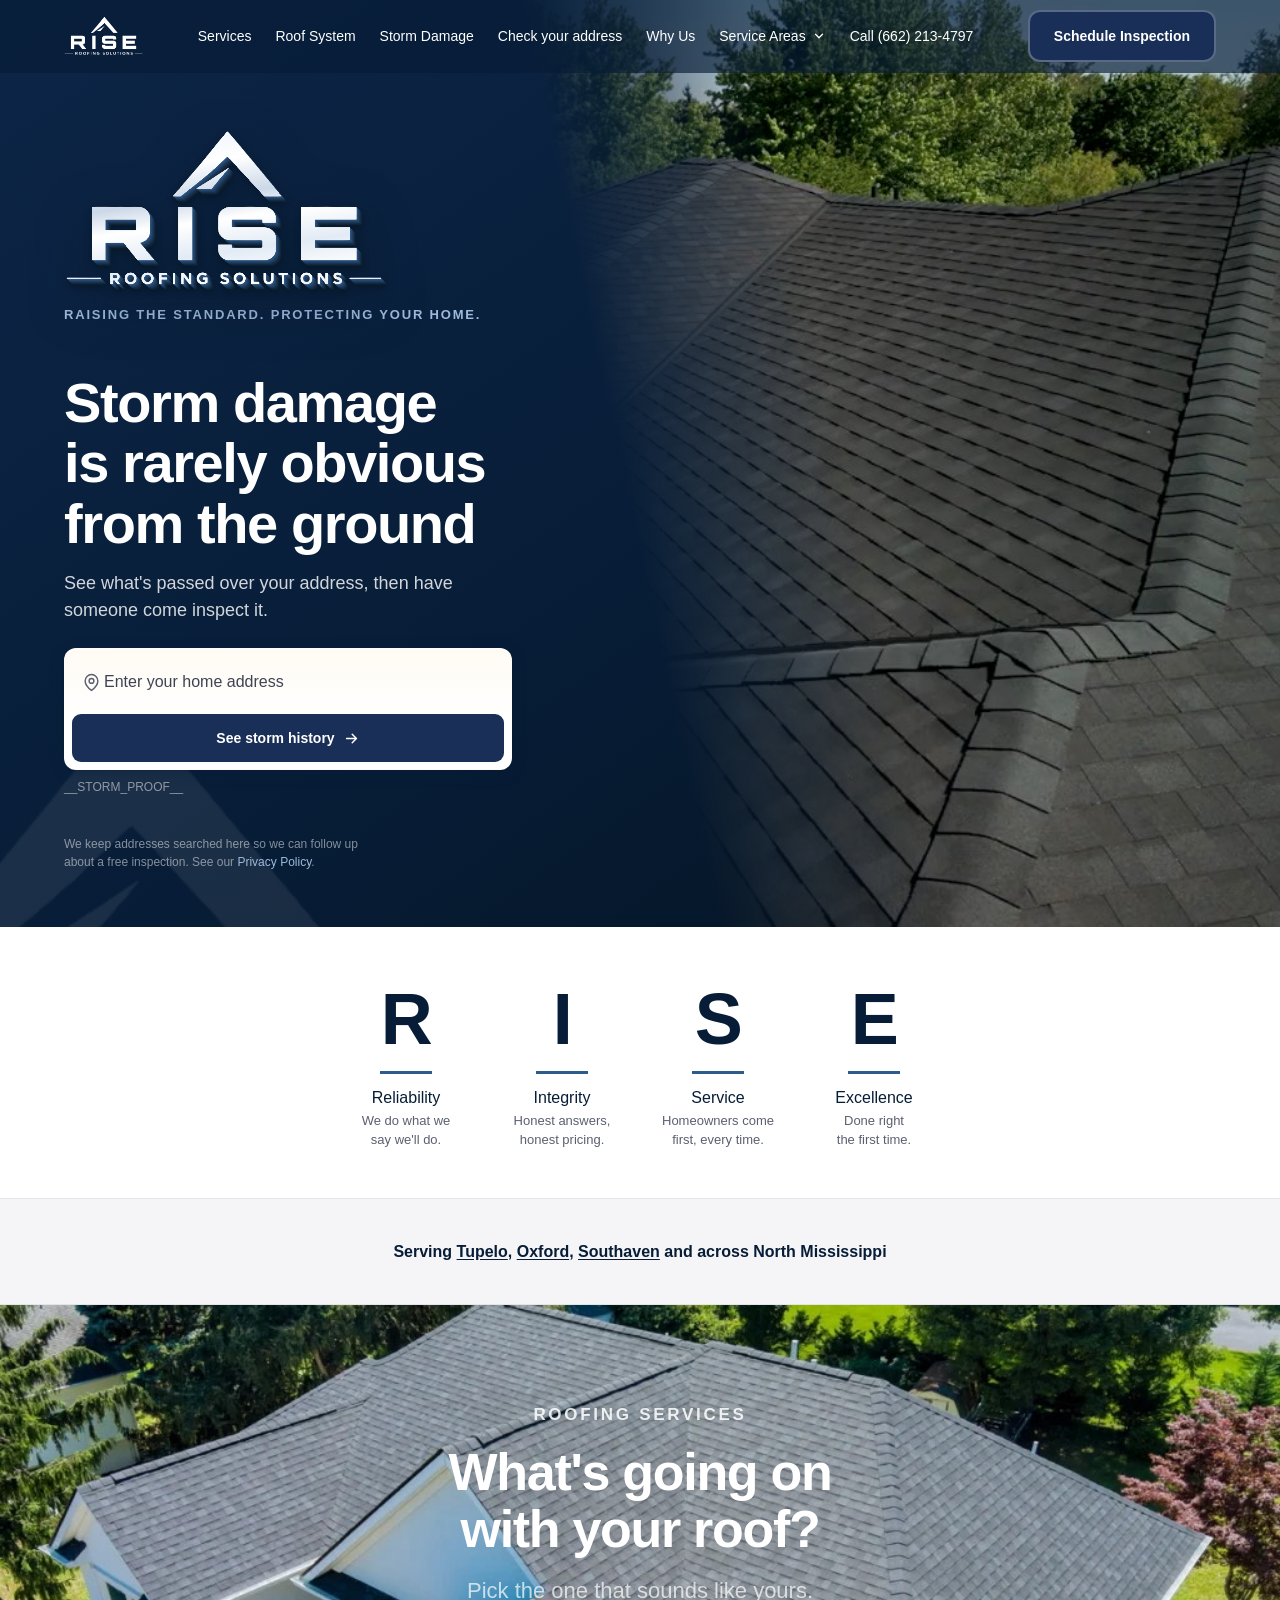
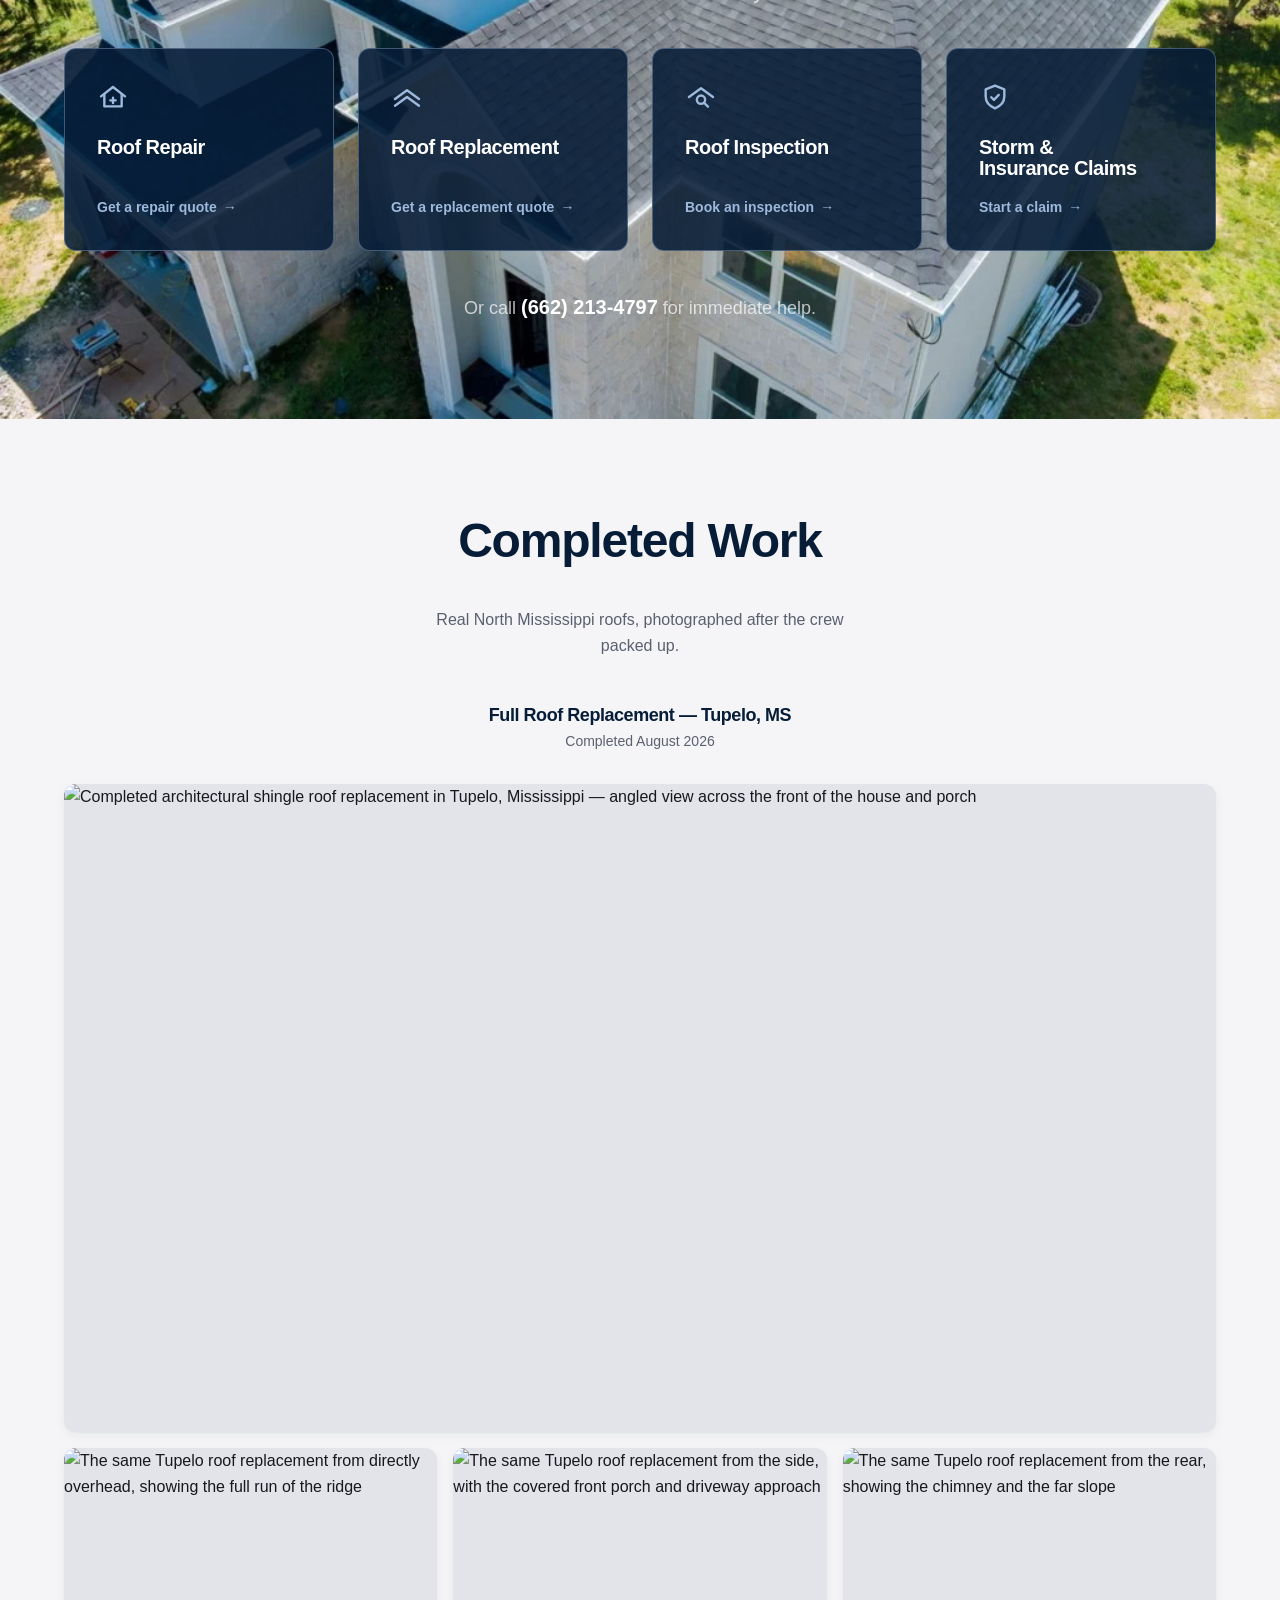
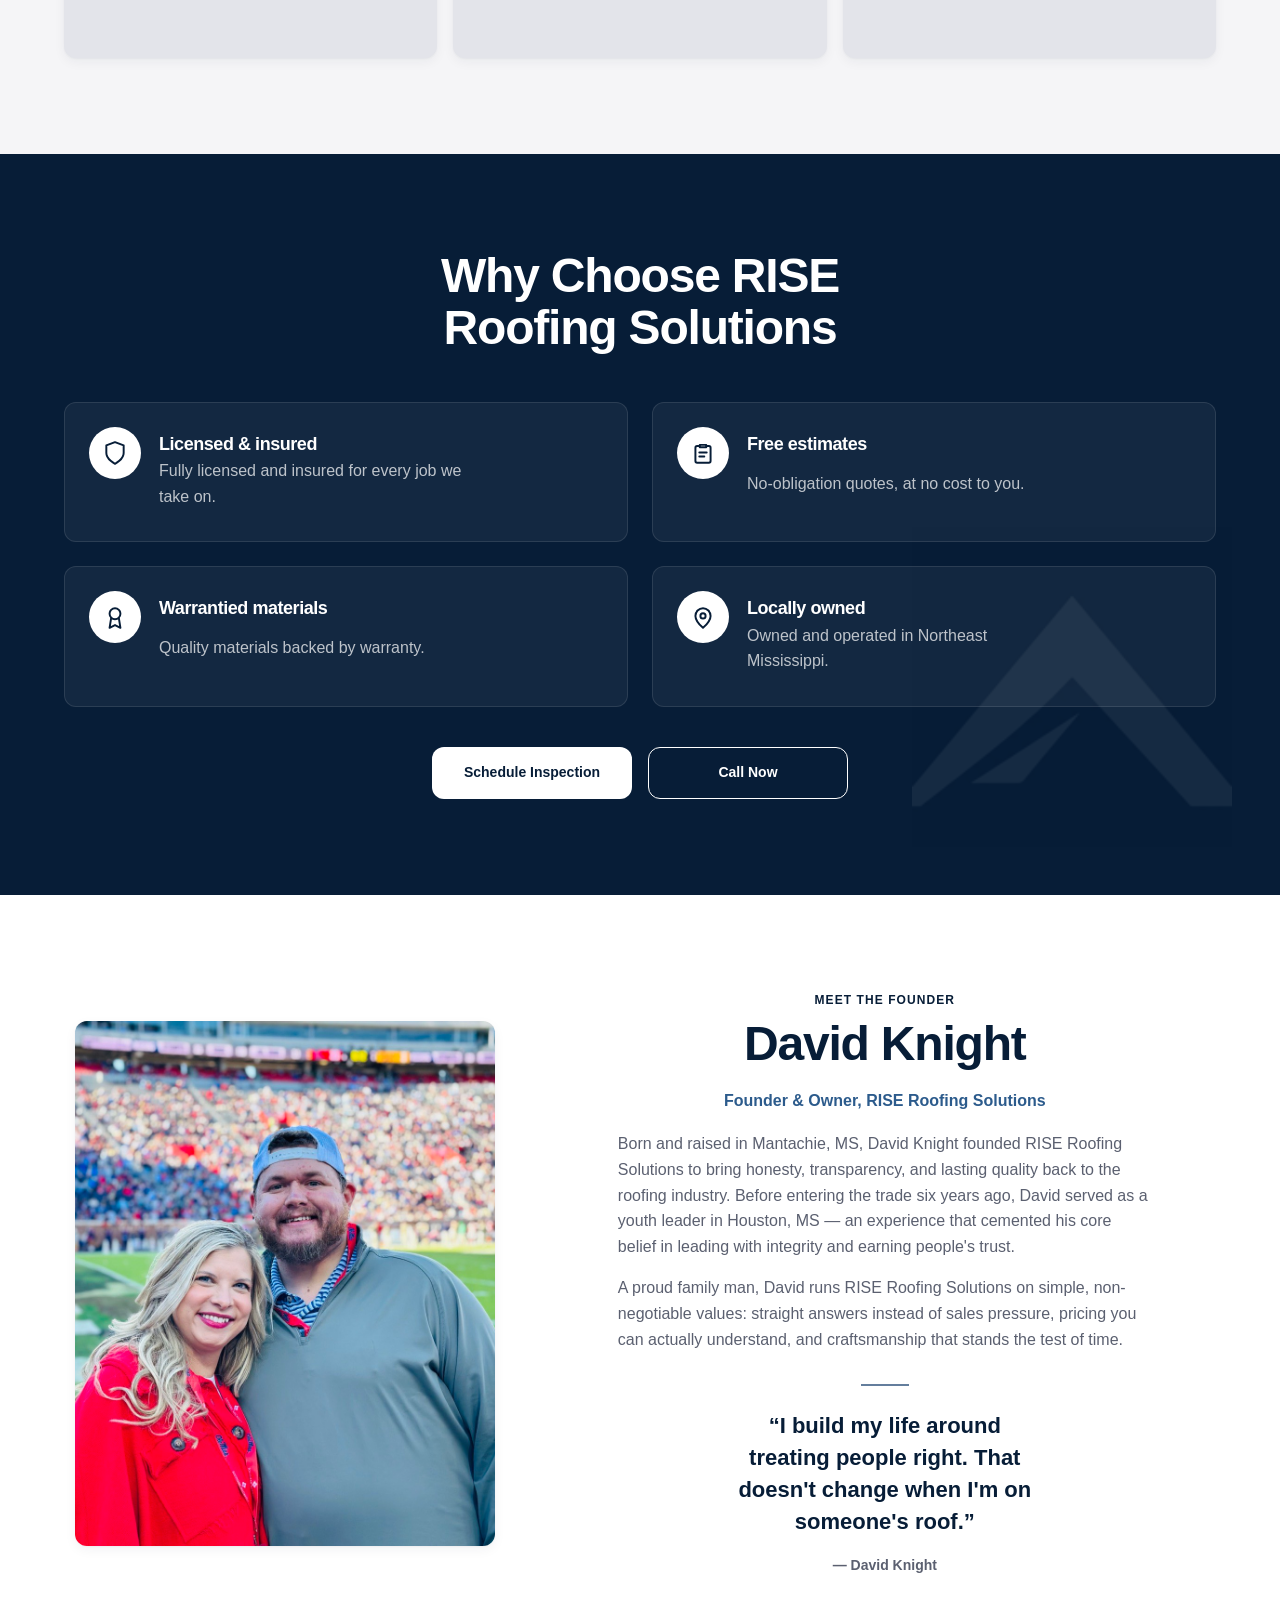
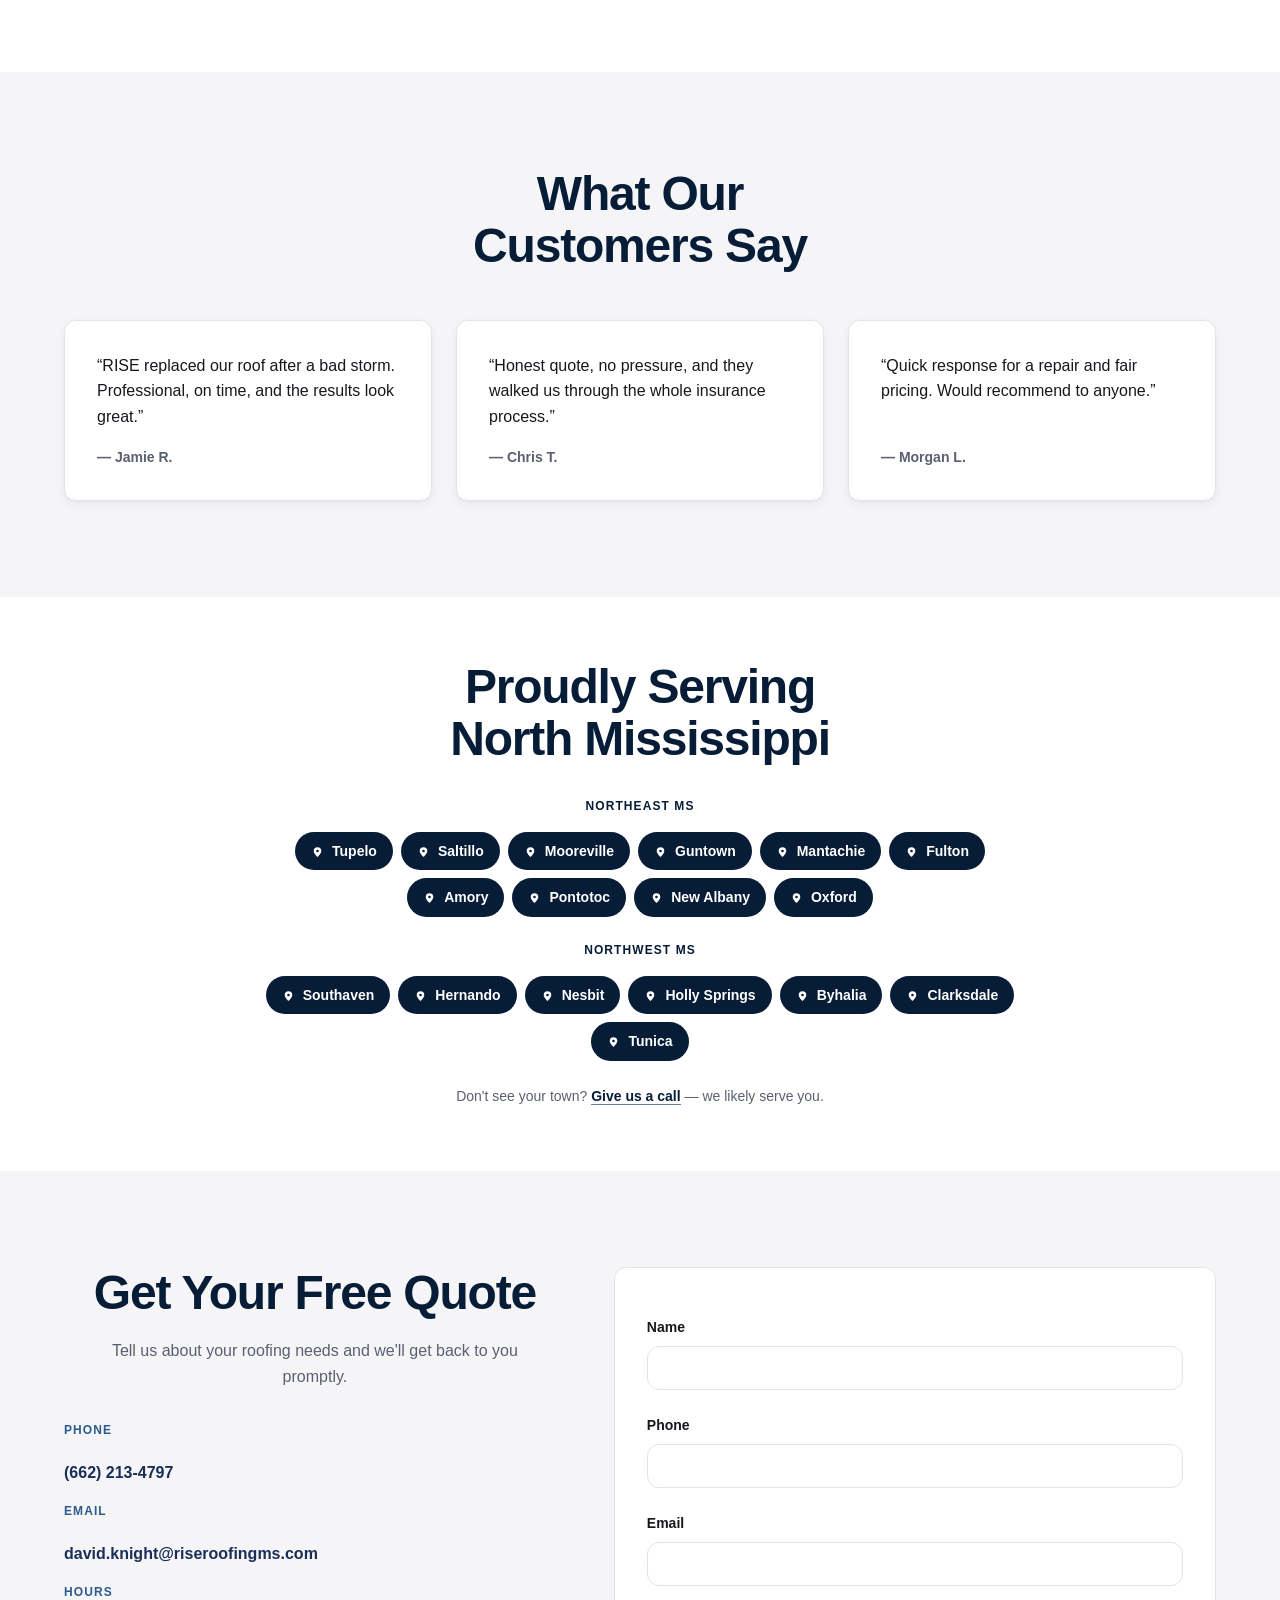
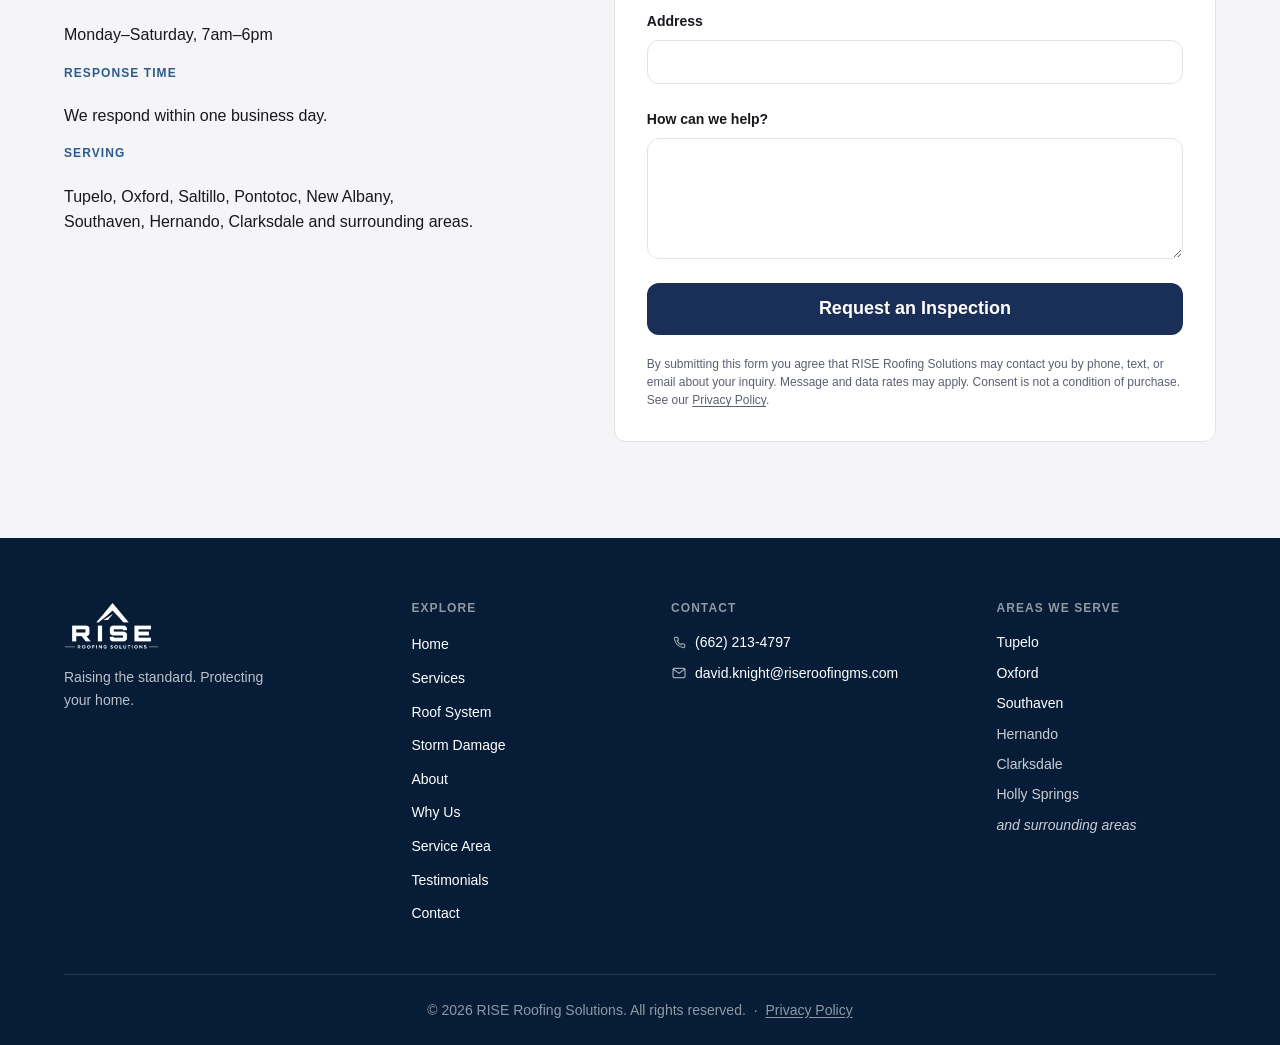
==== commit 8c827a4b: "Merge main: the hero's bottom CTA pair is gone dea76f8 drops .hero-actions from the hero, on the gro" ====
--- a/index.html
+++ b/index.html
@@ -275,14 +275,6 @@
           </form>
 
 
-          <!-- Secondary to the lookup above. Call Now stays a button because
-               the phone is the higher-converting path for a roofer; Schedule
-               Inspection drops to a text link — it is also the header's
-               standing CTA, so it is never more than a click away. -->
-          <div class="hero-actions hero-anim hero-anim-4">
-            <a href="tel:+16622134797" class="btn btn-hero-call">Call (662) 213-4797</a>
-            <a href="#contact" class="hero-secondary-link">Schedule an inspection</a>
-          </div>
 
           <p class="hero-lookup-note hero-anim hero-anim-4">
             We keep addresses searched here so we can follow up about a free
